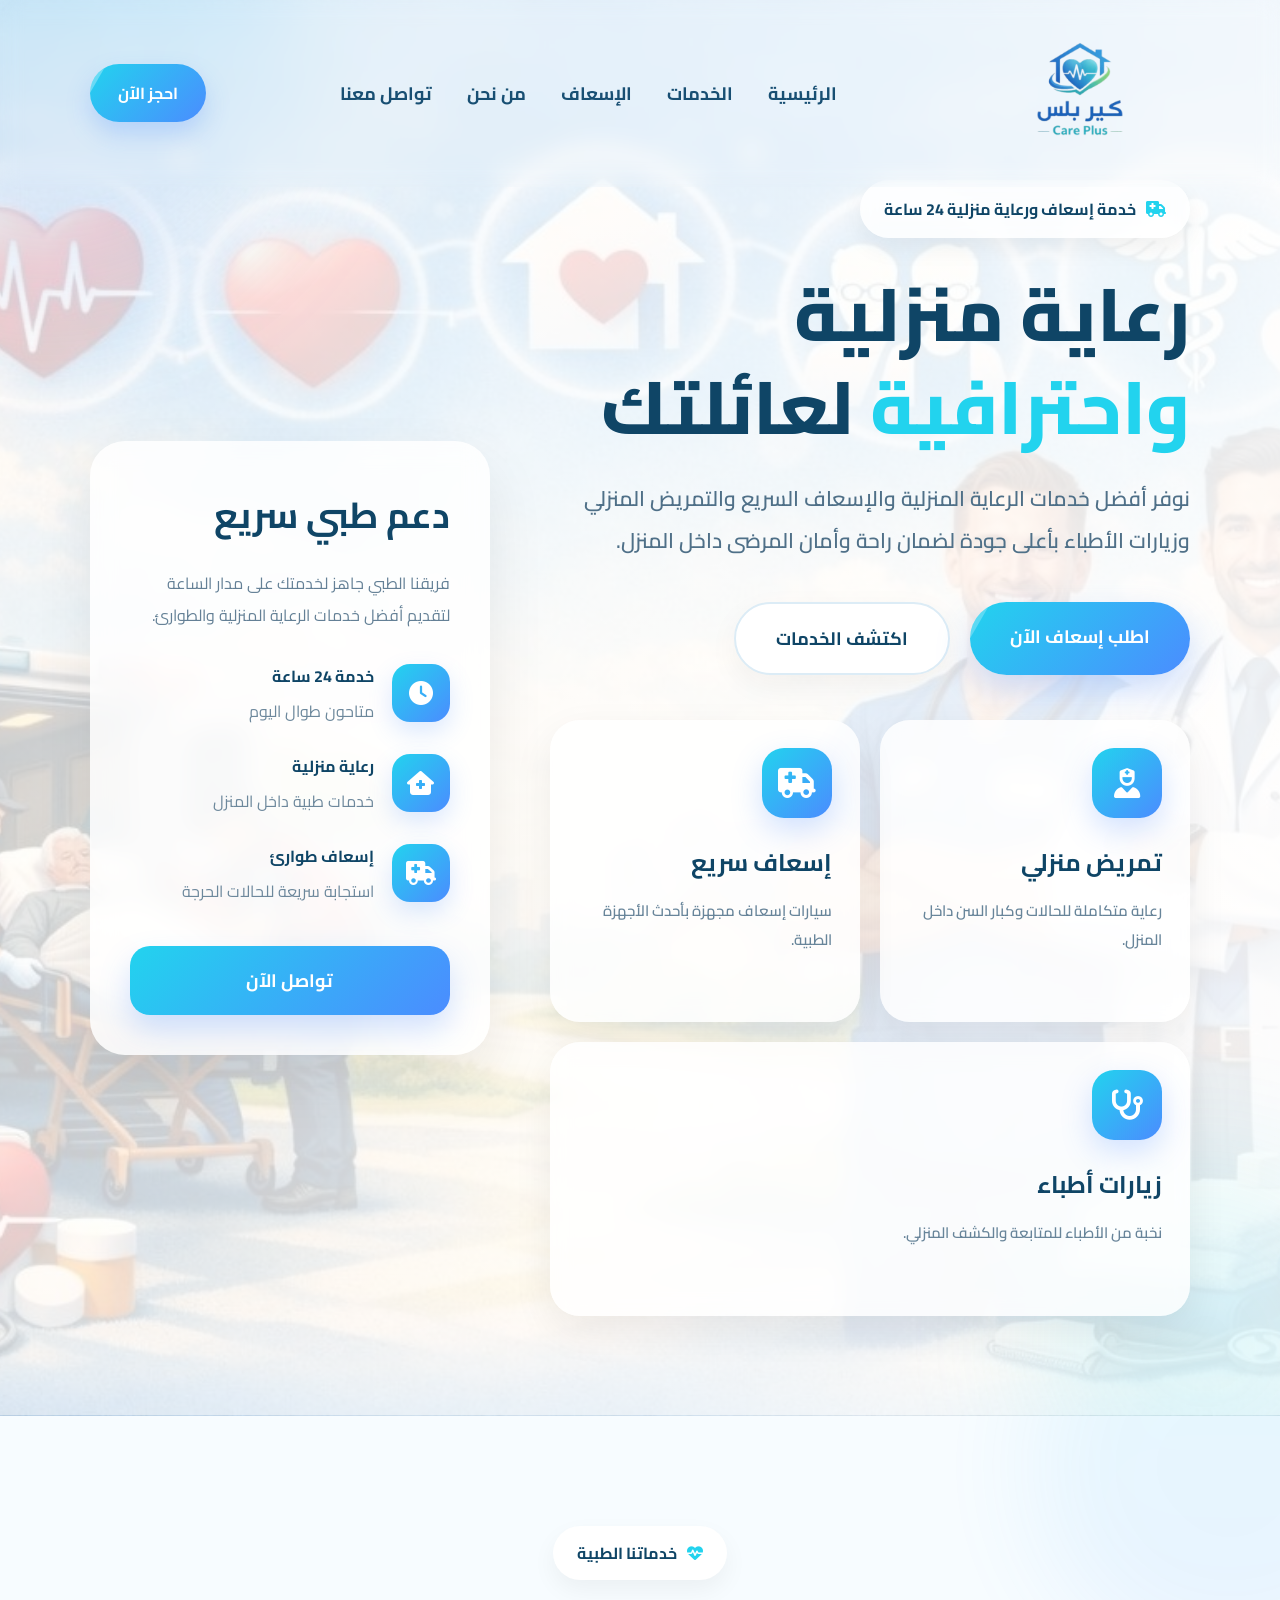
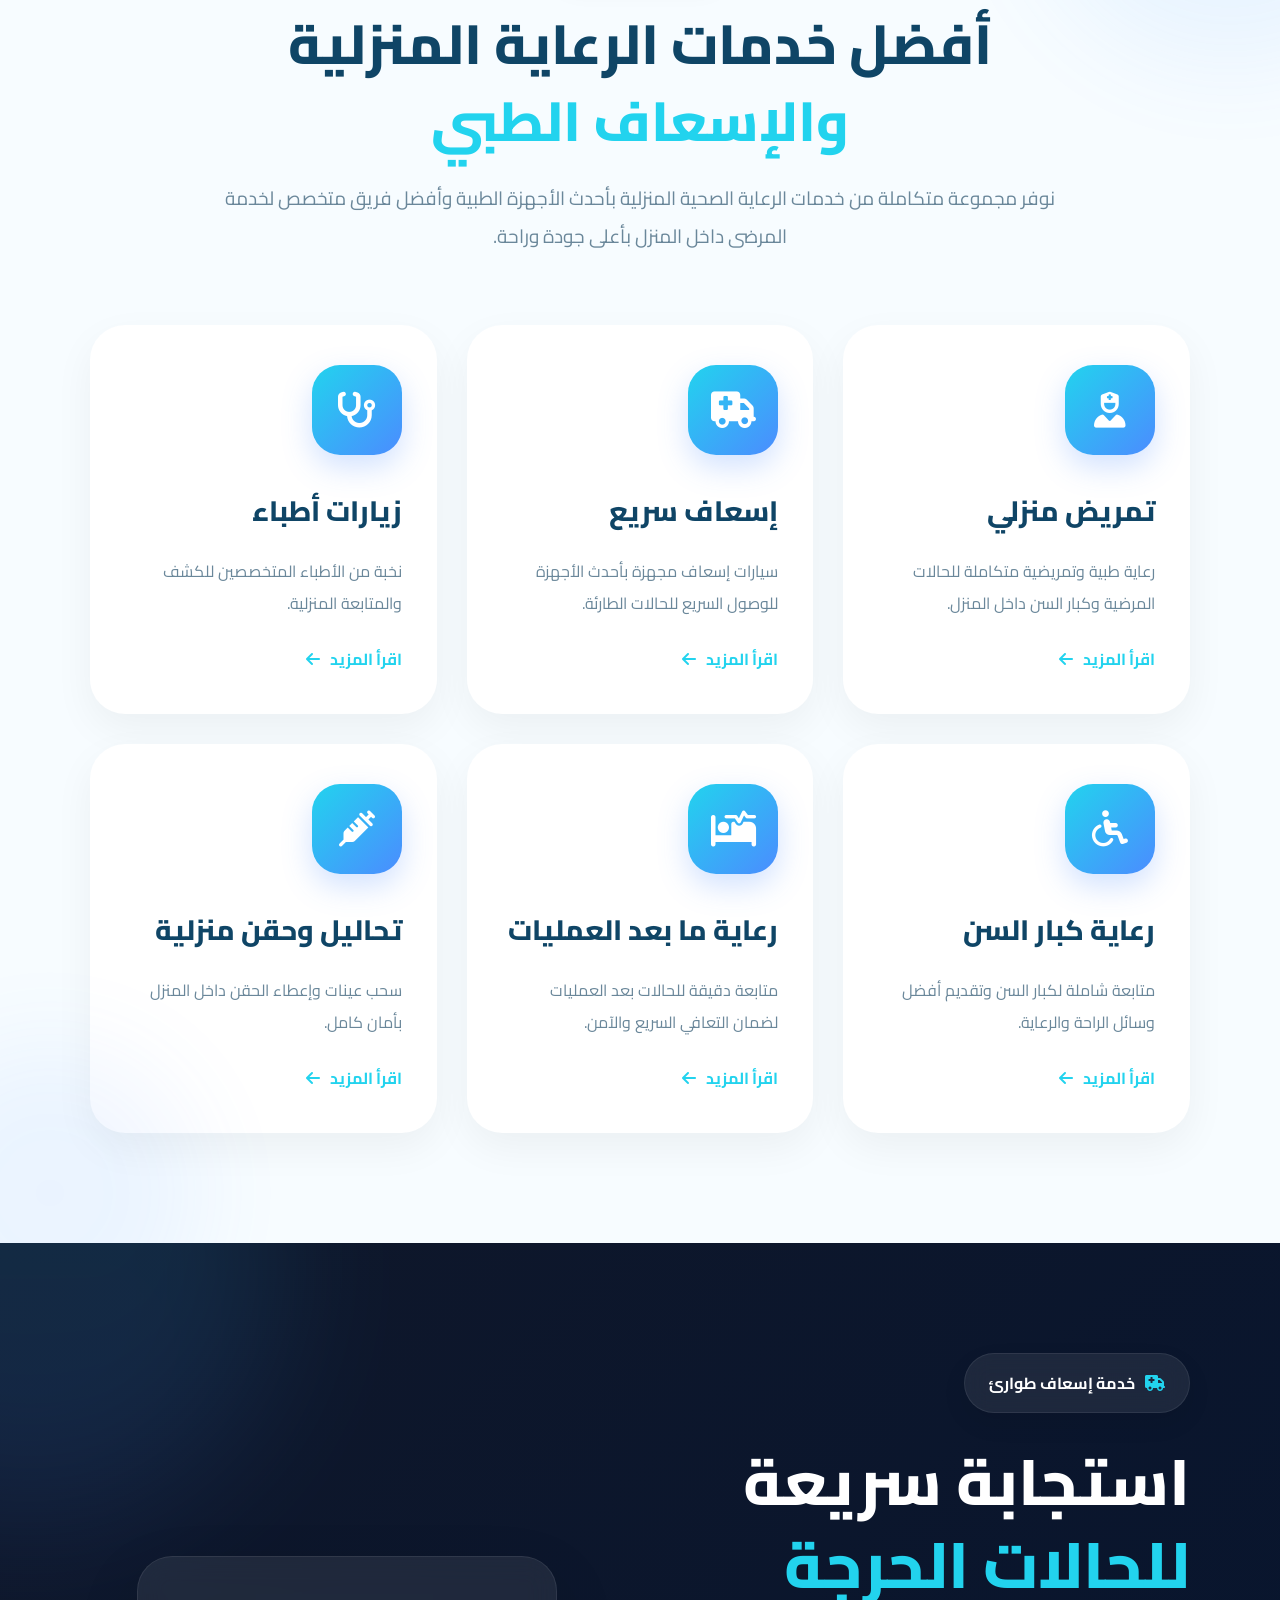
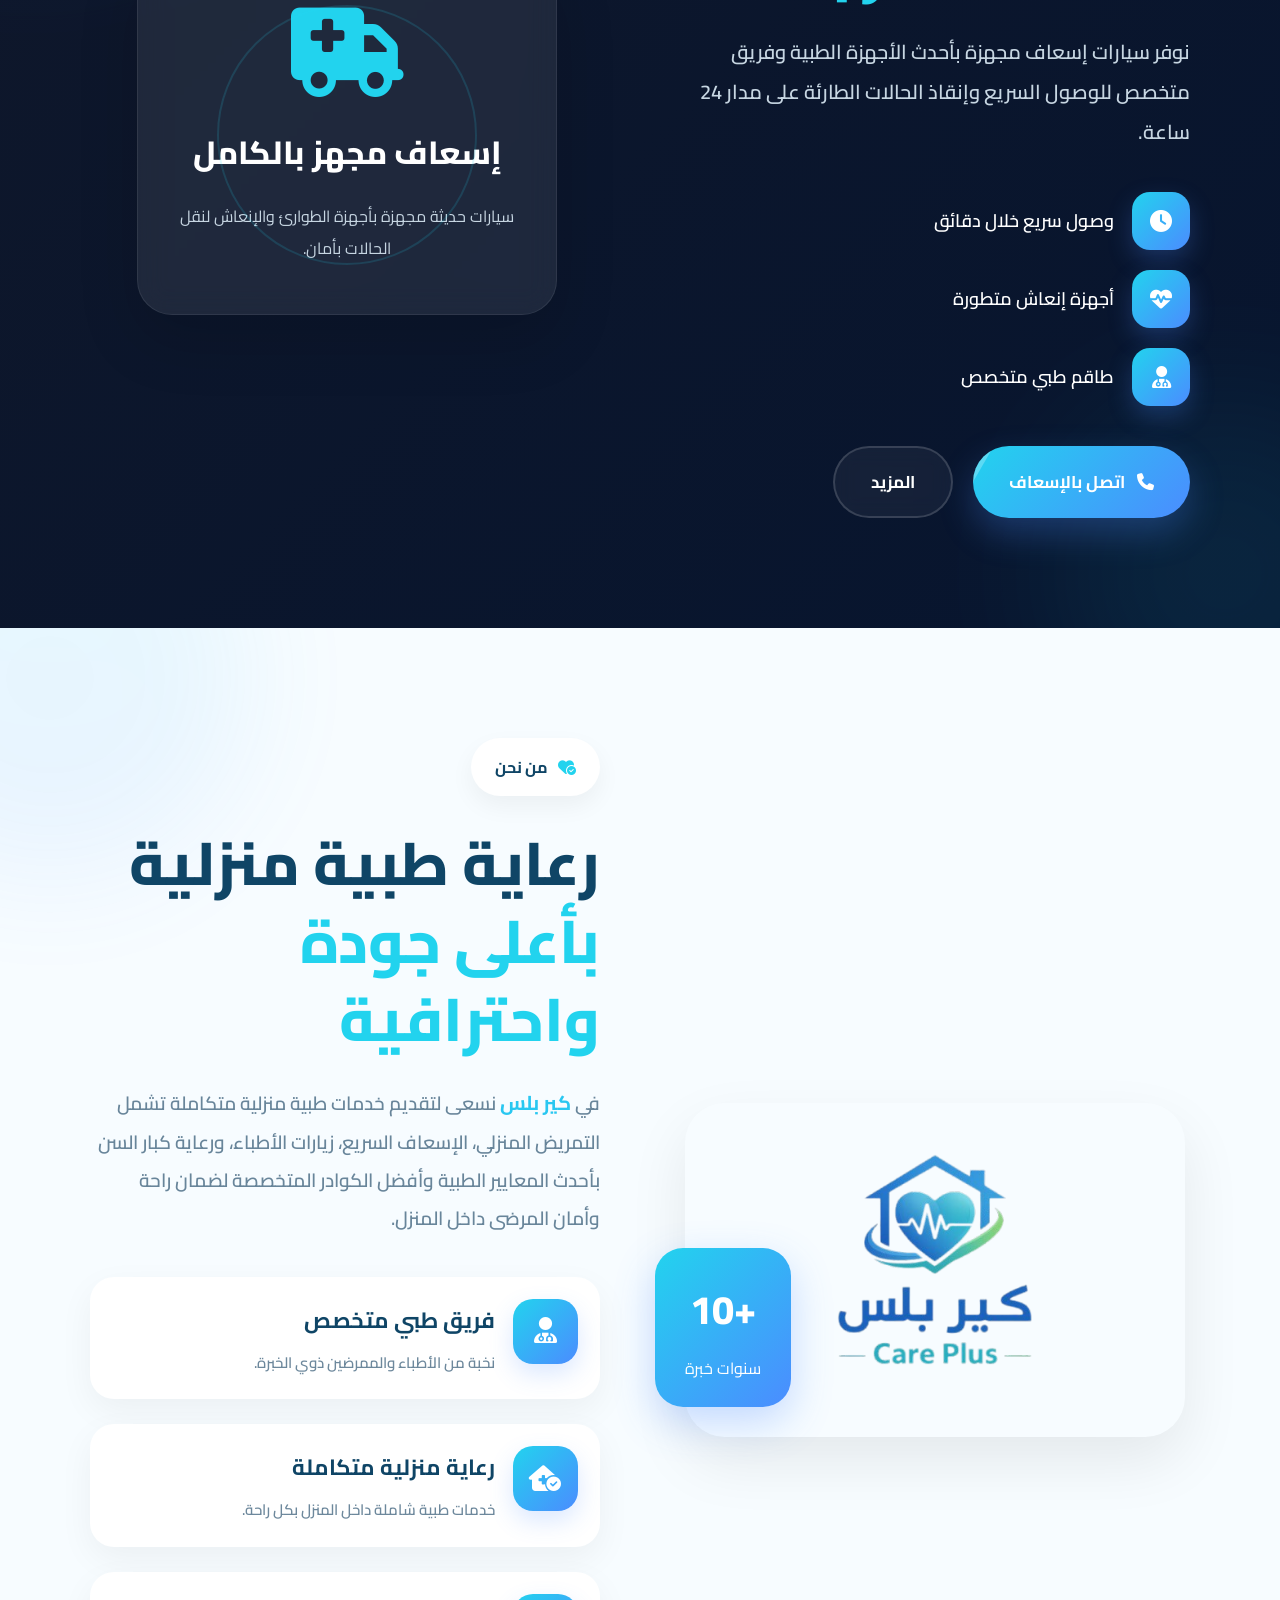
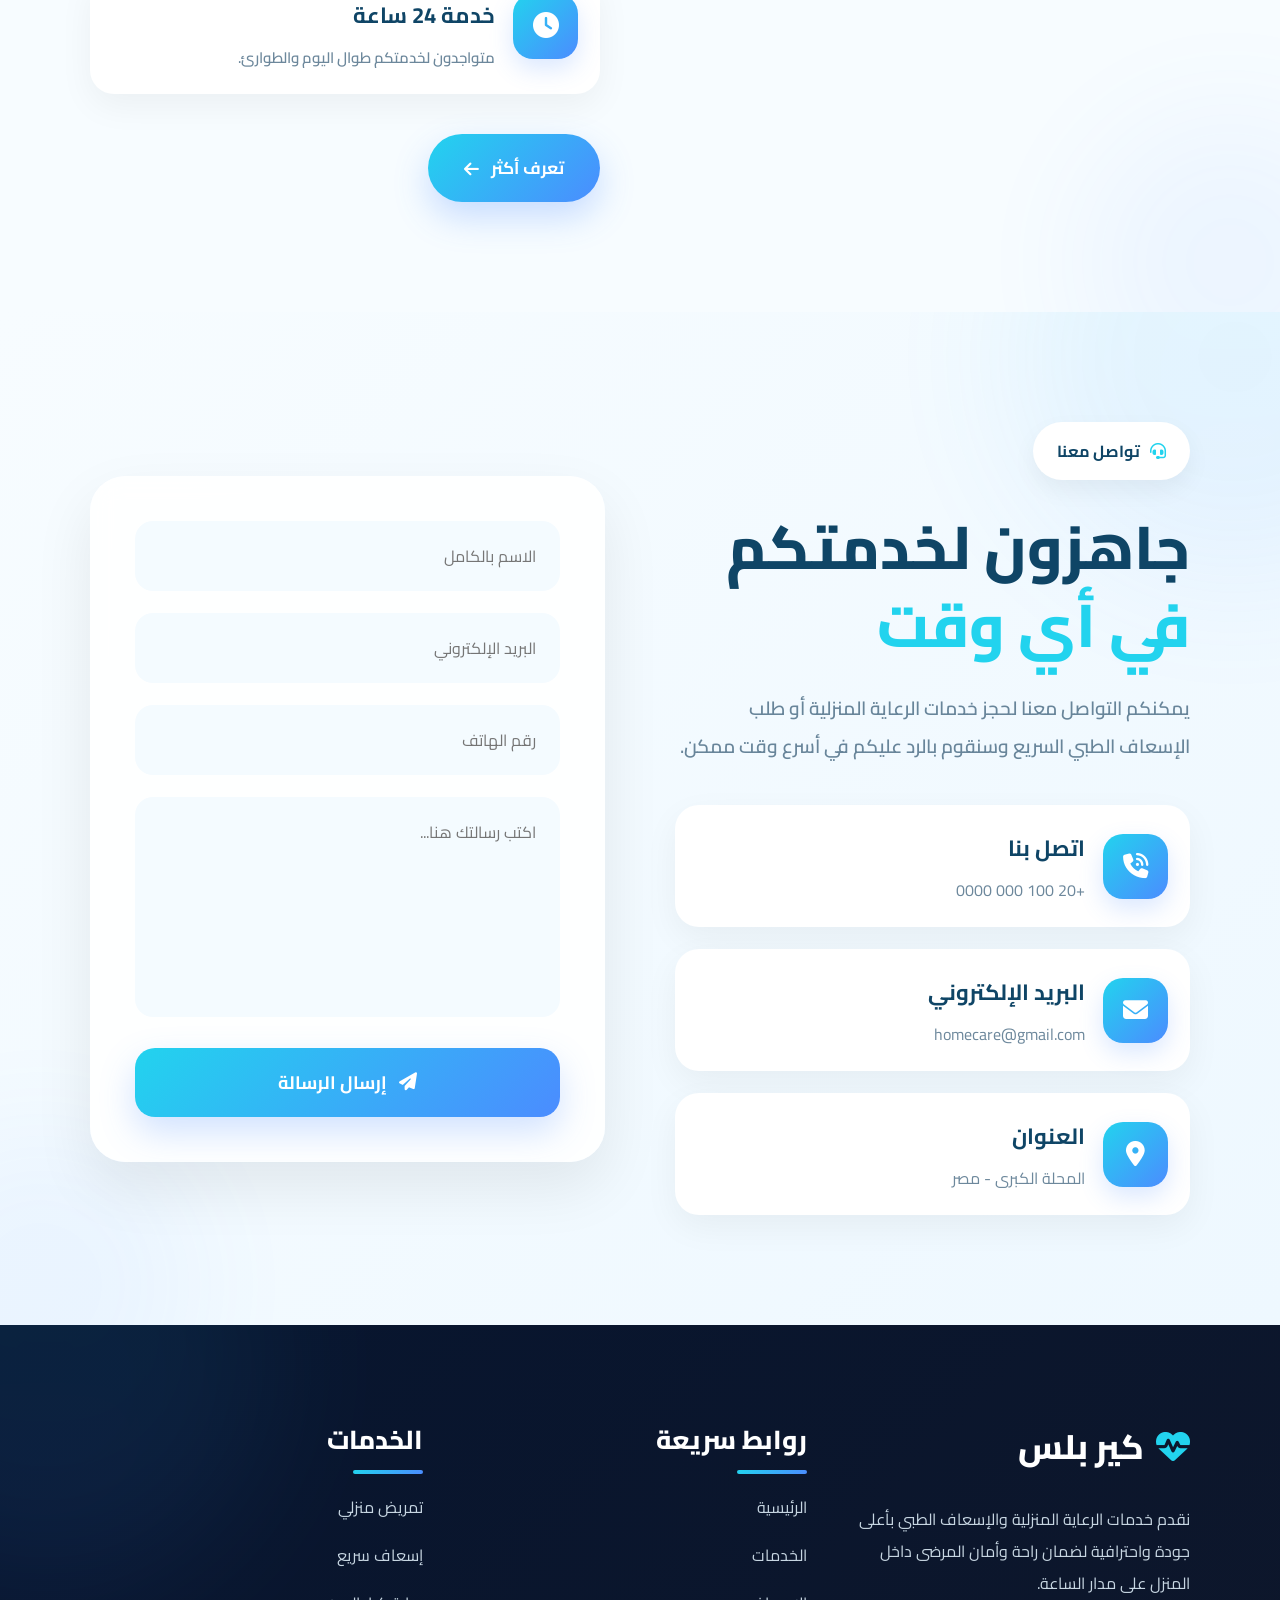
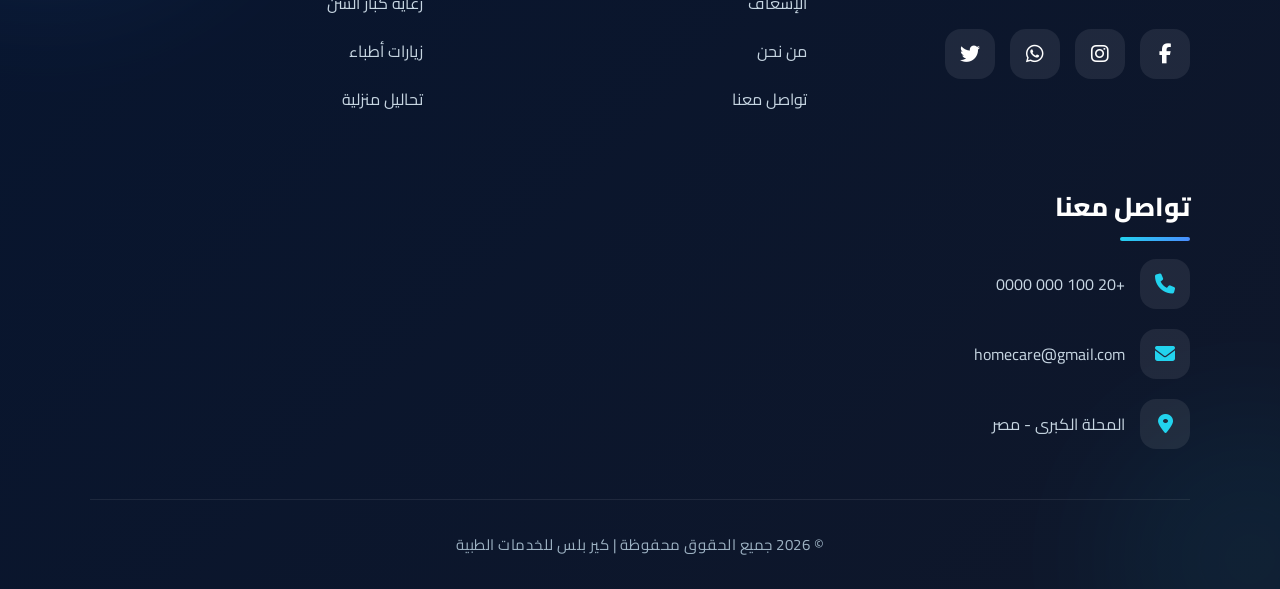
==== index.html @ 68a885fb "Add files via upload" ====
<!doctype html>
<html lang="ar" dir="rtl">
	<head>
		<meta charset="UTF-8" />
		<meta name="viewport" content="width=device-width, initial-scale=1.0" />
		<title>care plus - كير بلس</title>

		<!-- GOOGLE FONT -->
		<link
			href="https://fonts.googleapis.com/css2?family=Cairo:wght@300;400;600;700;800&display=swap"
			rel="stylesheet" />

		<!-- FONT AWESOME -->
		<link
			rel="stylesheet"
			href="https://cdnjs.cloudflare.com/ajax/libs/font-awesome/6.5.1/css/all.min.css" />
		<link rel="stylesheet" href="./style.css" />
	</head>

	<body>
		<!-- ================= HERO ================= -->

		<section class="hero">
			<!-- NAVBAR -->

			<nav>
				<!-- LOGO -->

				<div class="logo">
					<img
						src="./images/photo_٢٠٢٦-٠٤-٢٩_١٧-١٥-٤٨-removebg-preview.png"
						class="care-plus" />
				</div>

				<!-- NAV LINKS -->

				<ul class="nav-links" id="navLinks">
					<li><a href="#main">الرئيسية</a></li>
					<li><a href="#services">الخدمات</a></li>
					<li><a href="#ambulance">الإسعاف</a></li>
					<li><a href="#about">من نحن</a></li>
					<li><a href="#contact">تواصل معنا</a></li>
				</ul>

				<!-- BUTTON -->

				<a href="https://wa.me/201107922778?text=السلام عليكم" class="nav-btn">
					احجز الآن
				</a>

				<!-- MENU BUTTON -->

				<div class="menu-toggle" id="menuToggle">
					<i class="fa-solid fa-bars"></i>
				</div>
			</nav>

			<!-- HERO CONTENT -->

			<div class="hero-content" id="main">
				<!-- LEFT -->

				<div class="left">
					<div class="badge">
						<i class="fa-solid fa-truck-medical"></i>
						خدمة إسعاف ورعاية منزلية 24 ساعة
					</div>

					<h1>
						رعاية منزلية
						<span>واحترافية</span>
						لعائلتك
					</h1>

					<p>
						نوفر أفضل خدمات الرعاية المنزلية والإسعاف السريع والتمريض المنزلي
						وزيارات الأطباء بأعلى جودة لضمان راحة وأمان المرضى داخل المنزل.
					</p>

					<div class="buttons">
						<a
							href="https://wa.me/201107922778?text=السلام عليكم"
							class="btn-primary">
							اطلب إسعاف الآن
						</a>

						<a href="#feature" class="btn-outline"> اكتشف الخدمات </a>
					</div>

					<!-- FEATURES -->

					<div class="features">
						<div class="feature">
							<i class="fa-solid fa-user-nurse"></i>

							<h3>تمريض منزلي</h3>

							<p>رعاية متكاملة للحالات وكبار السن داخل المنزل.</p>
						</div>

						<div class="feature" id="feature">
							<i class="fa-solid fa-truck-medical"></i>

							<h3>إسعاف سريع</h3>

							<p>سيارات إسعاف مجهزة بأحدث الأجهزة الطبية.</p>
						</div>

						<div class="feature">
							<i class="fa-solid fa-stethoscope"></i>

							<h3>زيارات أطباء</h3>

							<p>نخبة من الأطباء للمتابعة والكشف المنزلي.</p>
						</div>
					</div>
				</div>

				<!-- RIGHT -->

				<div class="right">
					<div class="contact-box">
						<h2>دعم طبي سريع</h2>

						<p>
							فريقنا الطبي جاهز لخدمتك على مدار الساعة لتقديم أفضل خدمات الرعاية
							المنزلية والطوارئ.
						</p>

						<div class="info">
							<i class="fa-solid fa-clock"></i>

							<div>
								<h4>خدمة 24 ساعة</h4>
								<span>متاحون طوال اليوم</span>
							</div>
						</div>

						<div class="info">
							<i class="fa-solid fa-house-medical"></i>

							<div>
								<h4>رعاية منزلية</h4>
								<span>خدمات طبية داخل المنزل</span>
							</div>
						</div>

						<div class="info">
							<i class="fa-solid fa-ambulance"></i>

							<div>
								<h4>إسعاف طوارئ</h4>
								<span>استجابة سريعة للحالات الحرجة</span>
							</div>
						</div>

						<a href="https://wa.me/201107922778?text=السلام عليكم"
							><button class="call-btn">تواصل الآن</button></a
						>
					</div>
				</div>
			</div>
		</section>

		<!-- ================= SERVICES SECTION ================= -->

		<section class="services">
			<!-- TOP -->

			<div class="services-top">
				<span class="section-badge">
					<i class="fa-solid fa-heart-pulse"></i>
					خدماتنا الطبية
				</span>

				<h2>
					أفضل خدمات الرعاية المنزلية
					<span>والإسعاف الطبي</span>
				</h2>

				<p>
					نوفر مجموعة متكاملة من خدمات الرعاية الصحية المنزلية بأحدث الأجهزة
					الطبية وأفضل فريق متخصص لخدمة المرضى داخل المنزل بأعلى جودة وراحة.
				</p>
			</div>

			<!-- SERVICES CARDS -->

			<div class="services-container" id="services">
				<!-- CARD 1 -->

				<div class="service-card hidden">
					<div class="service-icon">
						<i class="fa-solid fa-user-nurse"></i>
					</div>

					<h3>تمريض منزلي</h3>

					<p>
						رعاية طبية وتمريضية متكاملة للحالات المرضية وكبار السن داخل المنزل.
					</p>

					<a href="https://wa.me/201107922778?text=السلام عليكم">
						اقرأ المزيد
						<i class="fa-solid fa-arrow-left"></i>
					</a>
				</div>

				<!-- CARD 2 -->

				<div class="service-card hidden">
					<div class="service-icon">
						<i class="fa-solid fa-truck-medical"></i>
					</div>

					<h3>إسعاف سريع</h3>

					<p>سيارات إسعاف مجهزة بأحدث الأجهزة للوصول السريع للحالات الطارئة.</p>

					<a href="https://wa.me/201107922778?text=السلام عليكم">
						اقرأ المزيد
						<i class="fa-solid fa-arrow-left"></i>
					</a>
				</div>

				<!-- CARD 3 -->

				<div class="service-card hidden">
					<div class="service-icon">
						<i class="fa-solid fa-stethoscope"></i>
					</div>

					<h3>زيارات أطباء</h3>

					<p>نخبة من الأطباء المتخصصين للكشف والمتابعة المنزلية.</p>

					<a href="https://wa.me/201107922778?text=السلام عليكم">
						اقرأ المزيد
						<i class="fa-solid fa-arrow-left"></i>
					</a>
				</div>

				<!-- CARD 4 -->

				<div class="service-card hidden">
					<div class="service-icon">
						<i class="fa-solid fa-wheelchair"></i>
					</div>

					<h3>رعاية كبار السن</h3>

					<p>متابعة شاملة لكبار السن وتقديم أفضل وسائل الراحة والرعاية.</p>

					<a href="https://wa.me/201107922778?text=السلام عليكم">
						اقرأ المزيد
						<i class="fa-solid fa-arrow-left"></i>
					</a>
				</div>

				<!-- CARD 5 -->

				<div class="service-card hidden">
					<div class="service-icon">
						<i class="fa-solid fa-bed-pulse"></i>
					</div>

					<h3>رعاية ما بعد العمليات</h3>

					<p>متابعة دقيقة للحالات بعد العمليات لضمان التعافي السريع والآمن.</p>

					<a href="https://wa.me/201107922778?text=السلام عليكم">
						اقرأ المزيد
						<i class="fa-solid fa-arrow-left"></i>
					</a>
				</div>

				<!-- CARD 6 -->

				<div class="service-card hidden">
					<div class="service-icon">
						<i class="fa-solid fa-syringe"></i>
					</div>

					<h3>تحاليل وحقن منزلية</h3>

					<p>سحب عينات وإعطاء الحقن داخل المنزل بأمان كامل.</p>

					<a href="https://wa.me/201107922778?text=السلام عليكم">
						اقرأ المزيد
						<i class="fa-solid fa-arrow-left"></i>
					</a>
				</div>
			</div>
		</section>

		<!-- ================= AMBULANCE SECTION ================= -->

		<section class="ambulance">
			<div class="ambulance-container">
				<!-- LEFT CONTENT -->

				<div class="ambulance-left hidden" id="ambulance">
					<span class="ambulance-badge">
						<i class="fa-solid fa-ambulance"></i>
						خدمة إسعاف طوارئ
					</span>

					<h2>
						استجابة سريعة
						<span>للحالات الحرجة</span>
					</h2>

					<p>
						نوفر سيارات إسعاف مجهزة بأحدث الأجهزة الطبية وفريق متخصص للوصول
						السريع وإنقاذ الحالات الطارئة على مدار 24 ساعة.
					</p>

					<div class="ambulance-features">
						<div class="ambulance-feature">
							<i class="fa-solid fa-clock"></i>
							<span>وصول سريع خلال دقائق</span>
						</div>

						<div class="ambulance-feature">
							<i class="fa-solid fa-heart-pulse"></i>
							<span>أجهزة إنعاش متطورة</span>
						</div>

						<div class="ambulance-feature">
							<i class="fa-solid fa-user-doctor"></i>
							<span>طاقم طبي متخصص</span>
						</div>
					</div>

					<div class="ambulance-buttons">
						<a href="tel:+201107922778" class="call-now">
							<i class="fa-solid fa-phone"></i>
							اتصل بالإسعاف
						</a>

						<a
							href="https://wa.me/201107922778?text=السلام عليكم"
							class="learn-more">
							المزيد
						</a>
					</div>
				</div>

				<!-- RIGHT IMAGE -->

				<div class="ambulance-right hidden">
					<div class="ambulance-card">
						<i class="fa-solid fa-truck-medical"></i>

						<h3>إسعاف مجهز بالكامل</h3>

						<p>
							سيارات حديثة مجهزة بأجهزة الطوارئ والإنعاش لنقل الحالات بأمان.
						</p>

						<div class="pulse-circle"></div>
					</div>
				</div>
			</div>
		</section>

		<!-- ================= ABOUT SECTION ================= -->

		<section class="about">
			<div class="about-container">
				<!-- IMAGE SIDE -->

				<div class="about-image hidden" id="about">
					<div class="about-img-box">
						<img
							src="./images/photo_٢٠٢٦-٠٤-٢٩_١٧-١٥-٤٨-removebg-preview.png"
							alt="فريق هوم كير" />

						<div class="experience-box">
							<h3>+10</h3>
							<p>سنوات خبرة</p>
						</div>
					</div>
				</div>

				<!-- CONTENT SIDE -->

				<div class="about-content hidden">
					<span class="about-badge">
						<i class="fa-solid fa-heart-circle-check"></i>
						من نحن
					</span>

					<h2>
						رعاية طبية منزلية
						<span>بأعلى جودة واحترافية</span>
					</h2>

					<p>
						في <b style="color: #29c7f1; font-size: 20px">كير بلس</b> نسعى
						لتقديم خدمات طبية منزلية متكاملة تشمل التمريض المنزلي، الإسعاف
						السريع، زيارات الأطباء، ورعاية كبار السن بأحدث المعايير الطبية وأفضل
						الكوادر المتخصصة لضمان راحة وأمان المرضى داخل المنزل.
					</p>

					<div class="about-features">
						<div class="about-feature">
							<i class="fa-solid fa-user-doctor"></i>

							<div>
								<h4>فريق طبي متخصص</h4>
								<p>نخبة من الأطباء والممرضين ذوي الخبرة.</p>
							</div>
						</div>

						<div class="about-feature">
							<i class="fa-solid fa-house-medical-circle-check"></i>

							<div>
								<h4>رعاية منزلية متكاملة</h4>
								<p>خدمات طبية شاملة داخل المنزل بكل راحة.</p>
							</div>
						</div>

						<div class="about-feature">
							<i class="fa-solid fa-clock"></i>

							<div>
								<h4>خدمة 24 ساعة</h4>
								<p>متواجدون لخدمتكم طوال اليوم والطوارئ.</p>
							</div>
						</div>
					</div>

					<a href="#" class="about-btn">
						تعرف أكثر
						<i class="fa-solid fa-arrow-left"></i>
					</a>
				</div>
			</div>
		</section>

		<!-- ================= CONTACT SECTION ================= -->

		<section class="contact">
			<div class="contact-container">
				<!-- LEFT INFO -->

				<div class="contact-info hidden" id="contact">
					<span class="contact-badge">
						<i class="fa-solid fa-headset"></i>
						تواصل معنا
					</span>

					<h2>
						جاهزون لخدمتكم
						<span>في أي وقت</span>
					</h2>

					<p>
						يمكنكم التواصل معنا لحجز خدمات الرعاية المنزلية أو طلب الإسعاف الطبي
						السريع وسنقوم بالرد عليكم في أسرع وقت ممكن.
					</p>

					<div class="contact-details">
						<div class="contact-item">
							<i class="fa-solid fa-phone-volume"></i>

							<div>
								<h4>اتصل بنا</h4>
								<span>+20 100 000 0000</span>
							</div>
						</div>

						<div class="contact-item">
							<i class="fa-solid fa-envelope"></i>

							<div>
								<h4>البريد الإلكتروني</h4>
								<span>homecare@gmail.com</span>
							</div>
						</div>

						<div class="contact-item">
							<i class="fa-solid fa-location-dot"></i>

							<div>
								<h4>العنوان</h4>
								<span>المحلة الكبرى - مصر</span>
							</div>
						</div>
					</div>
				</div>

				<!-- RIGHT FORM -->
				<div class="contact-form-box hidden">
					<form class="contact-form" id="contactForm">
						<div class="input-box">
							<input
								type="text"
								id="name"
								placeholder="الاسم بالكامل"
								required />
						</div>

						<div class="input-box">
							<input
								type="email"
								id="email"
								placeholder="البريد الإلكتروني"
								required />
						</div>

						<div class="input-box">
							<input type="text" id="phone" placeholder="رقم الهاتف" required />
						</div>

						<div class="input-box">
							<textarea
								id="message"
								rows="6"
								placeholder="اكتب رسالتك هنا..."
								required></textarea>
						</div>

						<button type="submit" class="contact-btn">
							<i class="fa-solid fa-paper-plane"></i>
							إرسال الرسالة
						</button>
					</form>
				</div>
			</div>
		</section>

		<!-- ================= FOOTER ================= -->

		<footer class="footer">
			<div class="footer-container">
				<!-- ABOUT -->

				<div class="footer-col hidden">
					<div class="footer-logo">
						<i class="fa-solid fa-heart-pulse"></i>
						كير بلس
					</div>

					<p>
						نقدم خدمات الرعاية المنزلية والإسعاف الطبي بأعلى جودة واحترافية
						لضمان راحة وأمان المرضى داخل المنزل على مدار الساعة.
					</p>

					<div class="footer-socials">
						<a href="#"><i class="fa-brands fa-facebook-f"></i></a>

						<a href="#"><i class="fa-brands fa-instagram"></i></a>

						<a href="#"><i class="fa-brands fa-whatsapp"></i></a>

						<a href="#"><i class="fa-brands fa-twitter"></i></a>
					</div>
				</div>

				<!-- LINKS -->

				<div class="footer-col hidden">
					<h3>روابط سريعة</h3>

					<ul>
						<li><a href="#">الرئيسية</a></li>

						<li><a href="#">الخدمات</a></li>

						<li><a href="#">الإسعاف</a></li>

						<li><a href="#">من نحن</a></li>

						<li><a href="#">تواصل معنا</a></li>
					</ul>
				</div>

				<!-- SERVICES -->

				<div class="footer-col hidden">
					<h3>الخدمات</h3>

					<ul>
						<li><a href="#">تمريض منزلي</a></li>

						<li><a href="#">إسعاف سريع</a></li>

						<li><a href="#">رعاية كبار السن</a></li>

						<li><a href="#">زيارات أطباء</a></li>

						<li><a href="#">تحاليل منزلية</a></li>
					</ul>
				</div>

				<!-- CONTACT -->

				<div class="footer-col hidden">
					<h3>تواصل معنا</h3>

					<div class="footer-contact">
						<div>
							<i class="fa-solid fa-phone"></i>
							<span>+20 100 000 0000</span>
						</div>

						<div>
							<i class="fa-solid fa-envelope"></i>
							<span>homecare@gmail.com</span>
						</div>

						<div>
							<i class="fa-solid fa-location-dot"></i>
							<span>المحلة الكبرى - مصر</span>
						</div>
					</div>
				</div>
			</div>

			<!-- BOTTOM -->

			<div class="footer-bottom">
				<p>© 2026 جميع الحقوق محفوظة | كير بلس للخدمات الطبية</p>
			</div>
		</footer>

		<!-- ================= JS ================= -->

		<script src="./script.js"></script>
	</body>
</html>
---- style.css ----
/* =========================================================
                        GLOBAL
========================================================= */

* {
	margin: 0;
	padding: 0;
	box-sizing: border-box;
	font-family: "Cairo", sans-serif;
}

html {
	scroll-behavior: smooth;
}

body {
	overflow-x: hidden;
	background: #f4fbff;
}

/* FIX OVERFLOW */

img {
	max-width: 100%;
	display: block;
}

section,
div,
nav {
	max-width: 100%;
}

/* =========================================================
                        SCROLLBAR
========================================================= */

::-webkit-scrollbar {
	width: 10px;
}

::-webkit-scrollbar-track {
	background: #eaf7ff;
}

::-webkit-scrollbar-thumb {
	background: linear-gradient(#22d3ee, #4b8cff);
	border-radius: 30px;
}

/* =========================================================
                        ANIMATIONS
========================================================= */

@keyframes floating {
	0% {
		transform: translateY(0px);
	}

	50% {
		transform: translateY(-15px);
	}

	100% {
		transform: translateY(0px);
	}
}

@keyframes pulseMove {
	0% {
		transform: scale(1) translate(0, 0);
	}

	50% {
		transform: scale(1.15) translate(30px, -20px);
	}

	100% {
		transform: scale(1) translate(0, 0);
	}
}

@keyframes fadeRight {
	from {
		opacity: 0;
		transform: translateX(-80px);
	}

	to {
		opacity: 1;
		transform: translateX(0);
	}
}

@keyframes fadeLeft {
	from {
		opacity: 0;
		transform: translateX(80px);
	}

	to {
		opacity: 1;
		transform: translateX(0);
	}
}

@keyframes glowText {
	0% {
		text-shadow: 0 0 0px #22d3ee;
	}

	50% {
		text-shadow: 0 0 15px #22d3ee;
	}

	100% {
		text-shadow: 0 0 0px #22d3ee;
	}
}

@keyframes badgePulse {
	0% {
		transform: scale(1);
	}

	50% {
		transform: scale(1.03);
	}

	100% {
		transform: scale(1);
	}
}

@keyframes navSlide {
	from {
		transform: translateY(-100%);
		opacity: 0;
	}

	to {
		transform: translateY(0);
		opacity: 1;
	}
}

/* =========================================================
                        HERO
========================================================= */

.hero {
	width: 100%;
	min-height: 100vh;

	background:
		linear-gradient(
			to left,
			rgba(255, 255, 255, 0.92),
			rgba(255, 255, 255, 0.78)
		),
		url("./images/photo_٢٠٢٦-٠٤-٢٩_١٦-٢٨-٣٩.jpg");

	background-size: cover;
	background-position: center;

	position: relative;
	overflow: hidden;
}

/* GLOW EFFECTS */

.hero::before {
	content: "";
	position: absolute;
	width: 500px;
	height: 500px;
	border-radius: 50%;
	background: linear-gradient(#22d3ee, #4b8cff);
	top: -200px;
	left: -200px;
	opacity: 0.15;
	filter: blur(70px);
	animation: pulseMove 8s linear infinite;
}

.hero::after {
	content: "";
	position: absolute;
	width: 350px;
	height: 350px;
	border-radius: 50%;
	background: #22d3ee;
	right: -100px;
	bottom: -100px;
	opacity: 0.12;
	filter: blur(70px);
	animation: pulseMove 6s linear infinite alternate;
}

/* =========================================================
                        NAVBAR
========================================================= */

nav {
	width: 100%;
	padding: 20px 7%;

	display: flex;
	align-items: center;
	justify-content: space-between;

	position: absolute;
	top: 0;
	left: 0;

	z-index: 1000;

	background: transparent;

	backdrop-filter: blur(10px);

	transition: 0.4s ease;
}

nav.active {
	position: fixed;
	background: rgba(255, 255, 255, 0.9);
	backdrop-filter: blur(14px);
	padding: 14px 7%;
	box-shadow: 0 10px 30px rgba(0, 0, 0, 0.08);

	animation: navSlide 0.5s ease;
}

/* LOGO */

.logo {
	display: flex;
	align-items: center;
	gap: 10px;

	font-size: 30px;
	font-weight: 800;

	color: #0f4566;

	z-index: 1001;
}

.logo .care-plus {
	width: clamp(140px, 18vw, 220px);
	height: auto;

	transition: 0.4s ease;
}

nav.active .care-plus {
	transform: scale(0.92);
}

/* NAV LINKS */

.nav-links {
	list-style: none;

	display: flex;
	align-items: center;
	gap: 35px;
}

.nav-links li a {
	text-decoration: none;
	color: #184f73;

	font-size: 18px;
	font-weight: 700;

	position: relative;

	transition: 0.35s ease;
}

.nav-links li a::after {
	content: "";

	position: absolute;
	left: 0;
	bottom: -8px;

	width: 0%;
	height: 3px;

	border-radius: 30px;

	background: linear-gradient(90deg, #06b6d4, #22d3ee, #38bdf8);

	transition: 0.4s;
}

.nav-links li a:hover::after {
	width: 100%;
}

.nav-links li a:hover {
	color: #06b6d4;
	text-shadow: 0 0 12px rgba(34, 211, 238, 0.4);
}

/* NAV BUTTON */

.nav-btn {
	padding: 14px 28px;
	border-radius: 50px;

	background: linear-gradient(135deg, #22d3ee, #4b8cff);

	color: #fff;
	text-decoration: none;
	font-weight: 700;

	box-shadow: 0 12px 25px rgba(75, 140, 255, 0.25);

	position: relative;
	overflow: hidden;

	transition: 0.3s;
}

.nav-btn:hover {
	transform: translateY(-4px);
}

.nav-btn::before {
	content: "";

	position: absolute;
	top: 0;
	left: -100%;

	width: 100%;
	height: 100%;

	background: rgba(255, 255, 255, 0.3);

	transform: skewX(-30deg);

	transition: 0.7s;
}

.nav-btn:hover::before {
	left: 120%;
}

/* MENU */

.menu-toggle {
	display: none;

	width: 50px;
	height: 50px;

	border-radius: 15px;

	background: linear-gradient(135deg, #22d3ee, #4b8cff);

	color: #fff;

	font-size: 22px;

	cursor: pointer;

	align-items: center;
	justify-content: center;

	box-shadow: 0 10px 25px rgba(75, 140, 255, 0.25);
}

/* =========================================================
                        HERO CONTENT
========================================================= */

.hero-content {
	width: 100%;

	padding: 180px 7% 100px;

	display: flex;
	align-items: center;
	justify-content: space-between;

	gap: 60px;

	position: relative;
	z-index: 2;
}

/* LEFT */

.left {
	flex: 1;

	animation: fadeRight 1.2s ease;
}

.badge {
	display: inline-flex;
	align-items: center;
	gap: 10px;

	padding: 14px 24px;

	border-radius: 50px;

	background: rgba(255, 255, 255, 0.8);

	backdrop-filter: blur(8px);

	color: #0f4566;
	font-weight: 700;

	margin-bottom: 30px;

	box-shadow: 0 10px 25px rgba(0, 0, 0, 0.06);

	animation: badgePulse 3s infinite;
}

.badge i {
	color: #22d3ee;
}

.left h1 {
	font-size: clamp(34px, 6vw, 74px);
	line-height: 1.25;

	color: #0f4566;

	margin-bottom: 25px;

	font-weight: 800;
}

.left h1 span {
	color: #22d3ee;

	display: inline-block;

	animation: glowText 2s ease infinite;
}

.left p {
	font-size: clamp(15px, 2vw, 21px);

	line-height: 2;

	color: #4f7088;

	max-width: 700px;

	margin-bottom: 40px;

	font-weight: 600;
}

/* BUTTONS */

.buttons {
	display: flex;
	flex-wrap: wrap;
	gap: 20px;

	margin-bottom: 45px;
}

.btn-primary,
.btn-outline {
	padding: 18px 40px;

	border-radius: 50px;

	text-decoration: none;

	font-size: 18px;
	font-weight: 700;

	transition: 0.3s;
}

.btn-primary {
	background: linear-gradient(135deg, #22d3ee, #4b8cff);
	color: #fff;

	box-shadow: 0 15px 35px rgba(75, 140, 255, 0.28);

	position: relative;
	overflow: hidden;
}

.btn-primary:hover {
	transform: translateY(-5px);
}

.btn-primary::before {
	content: "";

	position: absolute;
	top: 0;
	left: -100%;

	width: 100%;
	height: 100%;

	background: rgba(255, 255, 255, 0.25);

	transform: skewX(-30deg);

	transition: 0.7s;
}

.btn-primary:hover::before {
	left: 120%;
}

.btn-outline {
	background: #fff;

	border: 2px solid #dcecf6;

	color: #0f4566;

	box-shadow: 0 10px 30px rgba(0, 0, 0, 0.05);
}

.btn-outline:hover {
	background: #22d3ee;
	color: #fff;
	border-color: #22d3ee;
}

/* FEATURES */

.features {
	display: flex;
	flex-wrap: wrap;
	gap: 20px;
}

.feature {
	flex: 1 1 220px;
	min-width: 250px;

	background: rgba(255, 255, 255, 0.82);

	backdrop-filter: blur(10px);

	border-radius: 30px;

	padding: 28px;

	box-shadow: 0 15px 40px rgba(0, 0, 0, 0.07);

	transition: 0.4s;
}

.feature:hover {
	transform: translateY(-12px) scale(1.03);

	box-shadow: 0 25px 60px rgba(75, 140, 255, 0.18);
}

.feature i {
	width: 70px;
	height: 70px;

	border-radius: 22px;

	background: linear-gradient(135deg, #22d3ee, #4b8cff);

	color: #fff;

	display: flex;
	align-items: center;
	justify-content: center;

	font-size: 30px;

	margin-bottom: 22px;

	box-shadow: 0 12px 30px rgba(75, 140, 255, 0.25);

	transition: 0.4s;
}

.feature:hover i {
	transform: rotate(-8deg) scale(1.1);
}

.feature h3 {
	font-size: 24px;
	color: #0f4566;
	margin-bottom: 12px;
}

.feature p {
	font-size: 15px;
	line-height: 1.9;
	color: #68859a;
}

/* RIGHT */

.right {
	width: min(100%, 400px);

	animation: fadeLeft 1.2s ease;
}

.contact-box {
	background: rgba(255, 255, 255, 0.82);

	backdrop-filter: blur(12px);

	border-radius: 35px;

	padding: 40px;

	box-shadow: 0 25px 60px rgba(0, 0, 0, 0.08);

	animation: floating 5s ease-in-out infinite;
}

.contact-box h2 {
	font-size: 36px;
	color: #0f4566;
	margin-bottom: 18px;
}

.contact-box p {
	color: #648096;
	line-height: 2;
	margin-bottom: 30px;
}

.info {
	display: flex;
	align-items: center;
	gap: 18px;

	margin-bottom: 25px;
}

.info i {
	width: 58px;
	height: 58px;

	border-radius: 18px;

	background: linear-gradient(135deg, #22d3ee, #4b8cff);

	color: #fff;

	display: flex;
	align-items: center;
	justify-content: center;

	font-size: 24px;

	box-shadow: 0 10px 25px rgba(75, 140, 255, 0.2);

	transition: 0.4s;
}

.info:hover i {
	transform: rotate(-8deg) scale(1.1);
}

.info h4 {
	color: #0f4566;
	margin-bottom: 5px;
}

.info span {
	color: #6d889c;
}

/* CALL BUTTON */

.call-btn {
	width: 100%;

	padding: 18px;

	border: none;
	border-radius: 20px;

	background: linear-gradient(135deg, #22d3ee, #4b8cff);

	color: #fff;

	font-size: 18px;
	font-weight: 700;

	cursor: pointer;

	margin-top: 15px;

	box-shadow: 0 15px 30px rgba(75, 140, 255, 0.25);

	position: relative;
	overflow: hidden;

	transition: 0.3s;
}

.call-btn:hover {
	transform: translateY(-4px);
}

/* =========================================================
                        SERVICES
========================================================= */

.services {
	width: 100%;

	padding: 110px 7%;

	background: #f7fcff;

	position: relative;
	overflow: hidden;
}

.services::before {
	content: "";

	position: absolute;

	width: 400px;
	height: 400px;

	border-radius: 50%;

	background: linear-gradient(#22d3ee, #4b8cff);

	opacity: 0.08;

	top: -150px;
	right: -150px;

	filter: blur(50px);
}

.services::after {
	content: "";

	position: absolute;

	width: 300px;
	height: 300px;

	border-radius: 50%;

	background: #4b8cff;

	opacity: 0.07;

	bottom: -100px;
	left: -100px;

	filter: blur(50px);
}

/* TOP */

.services-top {
	text-align: center;

	max-width: 850px;

	margin: auto auto 70px;
}

.section-badge {
	display: inline-flex;
	align-items: center;
	gap: 10px;

	padding: 12px 24px;

	border-radius: 50px;

	background: #fff;

	color: #0f4566;
	font-weight: 700;

	box-shadow: 0 10px 25px rgba(0, 0, 0, 0.05);

	margin-bottom: 25px;
}

.section-badge i {
	color: #22d3ee;
}

.services-top h2 {
	font-size: clamp(32px, 5vw, 55px);

	line-height: 1.4;

	color: #0f4566;

	margin-bottom: 20px;

	font-weight: 800;
}

.services-top h2 span {
	color: #22d3ee;
}

.services-top p {
	font-size: clamp(15px, 2vw, 19px);

	line-height: 2;

	color: #6a879a;
}

/* GRID */

.services-container {
	display: grid;

	grid-template-columns: repeat(auto-fit, minmax(300px, 1fr));

	gap: 30px;
}

/* CARD */

.service-card {
	background: #fff;

	border-radius: 35px;

	padding: 40px 35px;

	box-shadow: 0 15px 40px rgba(0, 0, 0, 0.05);

	position: relative;
	overflow: hidden;

	transition: 0.4s;
}

.service-card::before {
	content: "";

	position: absolute;
	top: 0;
	right: 0;

	width: 100%;
	height: 0%;

	background: linear-gradient(135deg, #22d3ee, #4b8cff);

	z-index: 0;

	transition: 0.5s;
}

.service-card:hover::before {
	height: 100%;
}

.service-card * {
	position: relative;
	z-index: 2;
}

.service-card:hover {
	transform: translateY(-12px);
}

.service-icon {
	width: 90px;
	height: 90px;

	border-radius: 28px;

	background: linear-gradient(135deg, #22d3ee, #4b8cff);

	color: #fff;

	display: flex;
	align-items: center;
	justify-content: center;

	font-size: 36px;

	margin-bottom: 30px;

	box-shadow: 0 12px 30px rgba(75, 140, 255, 0.25);

	transition: 0.4s;
}

.service-card:hover .service-icon {
	transform: rotate(-8deg) scale(1.08);
}

.service-card h3 {
	font-size: 28px;
	font-weight: 800;

	color: #0f4566;

	margin-bottom: 18px;

	transition: 0.4s;
}

.service-card p {
	font-size: 16px;
	line-height: 2;

	color: #6a879a;

	margin-bottom: 25px;

	transition: 0.4s;
}

.service-card a {
	text-decoration: none;

	color: #22d3ee;

	font-weight: 700;

	display: flex;
	align-items: center;
	gap: 10px;

	transition: 0.4s;
}

.service-card:hover h3,
.service-card:hover p,
.service-card:hover a {
	color: #fff;
}

/* =========================================================
                        SCROLL REVEAL
========================================================= */

.hidden {
	opacity: 0;
	transform: translateY(80px);
	transition: all 1s ease;
}

.show {
	opacity: 1;
	transform: translateY(0);
}

/* =========================================================
                        RESPONSIVE
========================================================= */

@media (max-width: 1200px) {
	.hero-content {
		flex-direction: column;
		text-align: center;
	}

	.left,
	.right {
		width: 100%;
	}

	.buttons {
		justify-content: center;
	}

	.features {
		justify-content: center;
	}

	.badge {
		justify-content: center;
	}

	.contact-box {
		max-width: 500px;
		margin: auto;
	}
}

@media (max-width: 992px) {
	nav {
		padding: 18px 5%;
	}

	.hero-content {
		padding: 160px 5% 80px;
	}

	.nav-links {
		gap: 22px;
	}
}

@media (max-width: 768px) {
	nav,
	nav.active {
		padding: 15px 5%;
	}

	.menu-toggle {
		display: flex;
	}

	.nav-links {
		position: absolute;

		top: 100%;
		right: 5%;

		width: 90%;

		background: rgba(255, 255, 255, 0.95);

		backdrop-filter: blur(12px);

		border-radius: 25px;

		padding: 25px;

		flex-direction: column;

		gap: 22px;

		box-shadow: 0 20px 40px rgba(0, 0, 0, 0.08);

		opacity: 0;
		visibility: hidden;

		transform: translateY(20px);

		transition: 0.4s;
	}

	.nav-links.active {
		opacity: 1;
		visibility: visible;
		transform: translateY(0);
	}

	.nav-links li {
		width: 100%;
		text-align: center;
	}

	.nav-links li a {
		display: block;
		padding: 12px;
		border-radius: 14px;
	}

	.nav-links li a:hover {
		background: #f1fbff;
	}

	.nav-btn {
		display: none;
	}

	.hero {
		min-height: auto;
	}

	.hero-content {
		padding: 140px 5% 60px;
		gap: 40px;
	}

	.left {
		text-align: center;
	}

	.buttons {
		flex-direction: column;
		align-items: center;
	}

	.btn-primary,
	.btn-outline {
		width: 100%;
		max-width: 320px;
		text-align: center;
	}

	.features {
		flex-direction: column;
		align-items: center;
	}

	.feature {
		width: 100%;
		max-width: 350px;
	}

	.contact-box {
		padding: 30px 25px;
		border-radius: 25px;
	}

	.services {
		padding: 80px 5%;
	}
}

@media (max-width: 576px) {
	.logo {
		font-size: 24px;
	}

	.badge,
	.section-badge {
		width: 100%;
		justify-content: center;
	}

	.feature {
		min-width: 100%;
	}

	.contact-box h2 {
		font-size: 28px;
	}

	.service-card {
		padding: 30px 24px;
	}
}

/* =========================================================
                    AMBULANCE SECTION
========================================================= */

.ambulance {
	width: 100%;

	padding: 110px 7%;

	background: linear-gradient(135deg, #0f172a, #07152f);

	position: relative;
	overflow: hidden;
}

/* BACKGROUND EFFECTS */

.ambulance::before {
	content: "";

	position: absolute;

	width: 500px;
	height: 500px;

	border-radius: 50%;

	background: linear-gradient(#22d3ee, #4b8cff);

	top: -220px;
	left: -220px;

	opacity: 0.12;

	filter: blur(70px);

	animation: pulseMove 8s linear infinite;
}

.ambulance::after {
	content: "";

	position: absolute;

	width: 350px;
	height: 350px;

	border-radius: 50%;

	background: #22d3ee;

	right: -120px;
	bottom: -120px;

	opacity: 0.08;

	filter: blur(70px);

	animation: pulseMove 6s linear infinite alternate;
}

/* =========================================================
                    CONTAINER
========================================================= */

.ambulance-container {
	display: flex;
	align-items: center;
	justify-content: space-between;

	gap: 70px;

	position: relative;
	z-index: 2;
}

/* =========================================================
                    LEFT CONTENT
========================================================= */

.ambulance-left {
	flex: 1;
}

.ambulance-badge {
	display: inline-flex;
	align-items: center;
	gap: 10px;

	padding: 14px 24px;

	border-radius: 50px;

	background: rgba(255, 255, 255, 0.08);

	backdrop-filter: blur(12px);

	color: #fff;

	font-weight: 700;

	margin-bottom: 28px;

	border: 1px solid rgba(255, 255, 255, 0.08);

	box-shadow: 0 10px 25px rgba(0, 0, 0, 0.08);

	animation: badgePulse 3s infinite;
}

.ambulance-badge i {
	color: #22d3ee;
}

.ambulance-left h2 {
	font-size: clamp(34px, 5vw, 65px);

	line-height: 1.3;

	color: #fff;

	margin-bottom: 25px;

	font-weight: 800;
}

.ambulance-left h2 span {
	color: #22d3ee;

	animation: glowText 2s ease infinite;
}

.ambulance-left p {
	font-size: clamp(15px, 2vw, 20px);

	line-height: 2;

	color: #c7d6e2;

	max-width: 700px;

	margin-bottom: 40px;

	font-weight: 600;
}

/* =========================================================
                    FEATURES
========================================================= */

.ambulance-features {
	display: flex;
	flex-direction: column;

	gap: 20px;

	margin-bottom: 40px;
}

.ambulance-feature {
	display: flex;
	align-items: center;

	gap: 18px;

	color: #fff;

	font-size: 18px;
	font-weight: 600;
}

.ambulance-feature i {
	width: 58px;
	height: 58px;

	border-radius: 18px;

	background: linear-gradient(135deg, #22d3ee, #4b8cff);

	display: flex;
	align-items: center;
	justify-content: center;

	color: #fff;

	font-size: 22px;

	box-shadow: 0 10px 25px rgba(75, 140, 255, 0.25);

	transition: 0.4s;
}

.ambulance-feature:hover i {
	transform: rotate(-8deg) scale(1.1);
}

/* =========================================================
                    BUTTONS
========================================================= */

.ambulance-buttons {
	display: flex;
	flex-wrap: wrap;

	gap: 20px;
}

.call-now,
.learn-more {
	padding: 18px 36px;

	border-radius: 50px;

	text-decoration: none;

	font-size: 17px;
	font-weight: 700;

	transition: 0.35s;
}

.call-now {
	background: linear-gradient(135deg, #22d3ee, #4b8cff);

	color: #fff;

	display: inline-flex;
	align-items: center;
	gap: 12px;

	box-shadow: 0 15px 35px rgba(75, 140, 255, 0.28);

	position: relative;
	overflow: hidden;
}

.call-now:hover {
	transform: translateY(-5px);
}

.call-now::before {
	content: "";

	position: absolute;

	top: 0;
	left: -100%;

	width: 100%;
	height: 100%;

	background: rgba(255, 255, 255, 0.25);

	transform: skewX(-30deg);

	transition: 0.7s;
}

.call-now:hover::before {
	left: 120%;
}

.learn-more {
	border: 2px solid rgba(255, 255, 255, 0.15);

	color: #fff;

	background: rgba(255, 255, 255, 0.05);

	backdrop-filter: blur(10px);
}

.learn-more:hover {
	background: #22d3ee;
	border-color: #22d3ee;
}

/* =========================================================
                    RIGHT CARD
========================================================= */

.ambulance-right {
	flex: 1;

	display: flex;
	justify-content: center;
}

.ambulance-card {
	width: min(100%, 420px);

	background: rgba(255, 255, 255, 0.08);

	backdrop-filter: blur(14px);

	border-radius: 35px;

	padding: 50px 40px;

	text-align: center;

	position: relative;
	overflow: hidden;

	border: 1px solid rgba(255, 255, 255, 0.08);

	box-shadow: 0 25px 60px rgba(0, 0, 0, 0.15);

	animation: floating 5s ease-in-out infinite;
}

.ambulance-card i {
	font-size: 90px;

	color: #22d3ee;

	margin-bottom: 25px;

	animation: ambulanceMove 2s infinite ease-in-out;
}

.ambulance-card h3 {
	font-size: 32px;

	color: #fff;

	margin-bottom: 18px;

	font-weight: 800;
}

.ambulance-card p {
	font-size: 16px;

	line-height: 2;

	color: #c7d6e2;
}

/* =========================================================
                    PULSE CIRCLE
========================================================= */

.pulse-circle {
	position: absolute;

	width: 260px;
	height: 260px;

	border-radius: 50%;

	border: 2px solid rgba(34, 211, 238, 0.15);

	top: 50%;
	left: 50%;

	transform: translate(-50%, -50%);

	animation: pulseCircle 3s infinite;
}

@keyframes pulseCircle {
	0% {
		transform: translate(-50%, -50%) scale(0.8);
		opacity: 1;
	}

	100% {
		transform: translate(-50%, -50%) scale(1.5);
		opacity: 0;
	}
}

@keyframes ambulanceMove {
	0%,
	100% {
		transform: translateX(0);
	}

	50% {
		transform: translateX(-10px);
	}
}

/* =========================================================
                    RESPONSIVE
========================================================= */

@media (max-width: 1200px) {
	.ambulance-container {
		flex-direction: column;
		text-align: center;
	}

	.ambulance-left,
	.ambulance-right {
		width: 100%;
	}

	.ambulance-features {
		align-items: center;
	}

	.ambulance-buttons {
		justify-content: center;
	}
}

@media (max-width: 768px) {
	.ambulance {
		padding: 80px 5%;
	}

	.ambulance-container {
		gap: 50px;
	}

	.ambulance-feature {
		font-size: 16px;
	}

	.ambulance-buttons {
		flex-direction: column;
		align-items: center;
	}

	.call-now,
	.learn-more {
		width: 100%;
		max-width: 320px;

		justify-content: center;
		text-align: center;
	}

	.ambulance-card {
		padding: 40px 25px;
		border-radius: 28px;
	}
}

@media (max-width: 576px) {
	.ambulance-left h2 {
		font-size: 34px;
	}

	.ambulance-badge {
		width: 100%;
		justify-content: center;
	}

	.ambulance-feature {
		flex-direction: column;
		text-align: center;
	}

	.ambulance-card i {
		font-size: 75px;
	}

	.ambulance-card h3 {
		font-size: 26px;
	}
}

/* =========================================================
                    ABOUT SECTION
========================================================= */

.about {
	width: 100%;

	padding: 110px 7%;

	background: #f7fcff;

	position: relative;
	overflow: hidden;
}

/* BACKGROUND EFFECTS */

.about::before {
	content: "";

	position: absolute;

	width: 400px;
	height: 400px;

	border-radius: 50%;

	background: linear-gradient(#22d3ee, #4b8cff);

	opacity: 0.08;

	top: -150px;
	left: -150px;

	filter: blur(60px);
}

.about::after {
	content: "";

	position: absolute;

	width: 300px;
	height: 300px;

	border-radius: 50%;

	background: #4b8cff;

	opacity: 0.06;

	right: -100px;
	bottom: -100px;

	filter: blur(60px);
}

/* =========================================================
                    CONTAINER
========================================================= */

.about-container {
	display: flex;
	align-items: center;
	justify-content: space-between;

	gap: 80px;

	position: relative;
	z-index: 2;
}

/* =========================================================
                    IMAGE SIDE
========================================================= */

.about-image {
	flex: 1;

	display: flex;
	justify-content: center;
}

.about-img-box {
	position: relative;

	width: min(100%, 500px);
}

.about-img-box img {
	width: 100%;

	border-radius: 40px;

	box-shadow: 0 25px 60px rgba(0, 0, 0, 0.08);
}

/* EXPERIENCE BOX */

.experience-box {
	position: absolute;

	left: -30px;
	bottom: 30px;

	background: linear-gradient(135deg, #22d3ee, #4b8cff);

	color: #fff;

	padding: 24px 30px;

	border-radius: 28px;

	box-shadow: 0 15px 40px rgba(75, 140, 255, 0.3);

	text-align: center;

	animation: floating 4s ease-in-out infinite;
}

.experience-box h3 {
	font-size: 40px;
	font-weight: 800;
}

.experience-box p {
	font-size: 16px;
	margin-top: 6px;
}

/* =========================================================
                    CONTENT
========================================================= */

.about-content {
	flex: 1;
}

.about-badge {
	display: inline-flex;
	align-items: center;
	gap: 10px;

	padding: 14px 24px;

	border-radius: 50px;

	background: #fff;

	color: #0f4566;

	font-weight: 700;

	box-shadow: 0 10px 25px rgba(0, 0, 0, 0.05);

	margin-bottom: 28px;
}

.about-badge i {
	color: #22d3ee;
}

.about-content h2 {
	font-size: clamp(34px, 5vw, 60px);

	line-height: 1.3;

	color: #0f4566;

	margin-bottom: 25px;

	font-weight: 800;
}

.about-content h2 span {
	color: #22d3ee;
}

.about-content p {
	font-size: clamp(15px, 2vw, 19px);

	line-height: 2;

	color: #68859a;

	margin-bottom: 40px;

	font-weight: 600;
}

/* =========================================================
                    FEATURES
========================================================= */

.about-features {
	display: flex;
	flex-direction: column;

	gap: 25px;

	margin-bottom: 40px;
}

.about-feature {
	display: flex;
	align-items: flex-start;

	gap: 18px;

	background: #fff;

	padding: 22px;

	border-radius: 24px;

	box-shadow: 0 12px 35px rgba(0, 0, 0, 0.05);

	transition: 0.4s;
}

.about-feature:hover {
	transform: translateY(-8px);
}

.about-feature i {
	width: 65px;
	height: 65px;

	border-radius: 20px;

	background: linear-gradient(135deg, #22d3ee, #4b8cff);

	color: #fff;

	display: flex;
	align-items: center;
	justify-content: center;

	font-size: 26px;

	box-shadow: 0 10px 25px rgba(75, 140, 255, 0.2);

	flex-shrink: 0;
}

.about-feature h4 {
	font-size: 22px;

	color: #0f4566;

	margin-bottom: 8px;
}

.about-feature p {
	font-size: 15px;

	line-height: 1.9;

	color: #6d889c;

	margin: 0;
}

/* =========================================================
                    BUTTON
========================================================= */

.about-btn {
	display: inline-flex;
	align-items: center;
	gap: 12px;

	padding: 18px 36px;

	border-radius: 50px;

	background: linear-gradient(135deg, #22d3ee, #4b8cff);

	color: #fff;

	text-decoration: none;

	font-size: 17px;
	font-weight: 700;

	box-shadow: 0 15px 35px rgba(75, 140, 255, 0.28);

	transition: 0.35s;
}

.about-btn:hover {
	transform: translateY(-5px);
}

/* =========================================================
                    RESPONSIVE
========================================================= */

@media (max-width: 1200px) {
	.about-container {
		flex-direction: column;
		text-align: center;
	}

	.about-content,
	.about-image {
		width: 100%;
	}

	.about-feature {
		text-align: right;
	}
}

@media (max-width: 768px) {
	.about {
		padding: 80px 5%;
	}

	.about-container {
		gap: 50px;
	}

	.experience-box {
		left: 50%;
		transform: translateX(-50%);

		bottom: -20px;
	}

	.about-feature {
		flex-direction: column;
		align-items: center;

		text-align: center;
	}

	.about-btn {
		width: 100%;
		justify-content: center;
	}
}

@media (max-width: 576px) {
	.about-content h2 {
		font-size: 34px;
	}

	.about-badge {
		width: 100%;
		justify-content: center;
	}

	.about-feature h4 {
		font-size: 20px;
	}

	.experience-box {
		padding: 18px 24px;
		border-radius: 22px;
	}

	.experience-box h3 {
		font-size: 30px;
	}
}

/* =========================================================
                    CONTACT SECTION
========================================================= */

.contact {
	width: 100%;

	padding: 110px 7%;

	background: linear-gradient(135deg, #f7fcff, #eef8ff);

	position: relative;
	overflow: hidden;
}

/* BACKGROUND EFFECTS */

.contact::before {
	content: "";

	position: absolute;

	width: 450px;
	height: 450px;

	border-radius: 50%;

	background: linear-gradient(#22d3ee, #4b8cff);

	opacity: 0.08;

	top: -180px;
	right: -180px;

	filter: blur(70px);
}

.contact::after {
	content: "";

	position: absolute;

	width: 320px;
	height: 320px;

	border-radius: 50%;

	background: #4b8cff;

	opacity: 0.05;

	left: -120px;
	bottom: -120px;

	filter: blur(60px);
}

/* =========================================================
                    CONTAINER
========================================================= */

.contact-container {
	display: flex;
	align-items: center;
	justify-content: space-between;

	gap: 70px;

	position: relative;
	z-index: 2;
}

/* =========================================================
                    LEFT INFO
========================================================= */

.contact-info {
	flex: 1;
}

.contact-badge {
	display: inline-flex;
	align-items: center;
	gap: 10px;

	padding: 14px 24px;

	border-radius: 50px;

	background: #fff;

	color: #0f4566;

	font-weight: 700;

	box-shadow: 0 10px 25px rgba(0, 0, 0, 0.05);

	margin-bottom: 28px;
}

.contact-badge i {
	color: #22d3ee;
}

.contact-info h2 {
	font-size: clamp(34px, 5vw, 60px);

	line-height: 1.3;

	color: #0f4566;

	margin-bottom: 25px;

	font-weight: 800;
}

.contact-info h2 span {
	color: #22d3ee;
}

.contact-info p {
	font-size: clamp(15px, 2vw, 19px);

	line-height: 2;

	color: #68859a;

	margin-bottom: 40px;

	font-weight: 600;
}

/* =========================================================
                    CONTACT ITEMS
========================================================= */

.contact-details {
	display: flex;
	flex-direction: column;

	gap: 22px;
}

.contact-item {
	display: flex;
	align-items: center;

	gap: 18px;

	background: #fff;

	padding: 22px;

	border-radius: 24px;

	box-shadow: 0 12px 35px rgba(0, 0, 0, 0.05);

	transition: 0.4s;
}

.contact-item:hover {
	transform: translateY(-8px);
}

.contact-item i {
	width: 65px;
	height: 65px;

	border-radius: 20px;

	background: linear-gradient(135deg, #22d3ee, #4b8cff);

	color: #fff;

	display: flex;
	align-items: center;
	justify-content: center;

	font-size: 25px;

	box-shadow: 0 10px 25px rgba(75, 140, 255, 0.2);

	flex-shrink: 0;
}

.contact-item h4 {
	font-size: 22px;

	color: #0f4566;

	margin-bottom: 6px;
}

.contact-item span {
	color: #6d889c;

	font-size: 16px;
}

/* =========================================================
                    FORM BOX
========================================================= */

.contact-form-box {
	flex: 1;
}

.contact-form {
	background: rgba(255, 255, 255, 0.9);

	backdrop-filter: blur(14px);

	padding: 45px;

	border-radius: 35px;

	box-shadow: 0 25px 60px rgba(0, 0, 0, 0.08);
}

/* INPUTS */

.input-box {
	margin-bottom: 22px;
}

.input-box input,
.input-box textarea {
	width: 100%;

	padding: 18px 22px;

	border: 2px solid transparent;

	border-radius: 18px;

	background: #f4fbff;

	font-size: 16px;

	color: #0f4566;

	outline: none;

	transition: 0.35s;
}

.input-box input:focus,
.input-box textarea:focus {
	border-color: #22d3ee;

	background: #fff;

	box-shadow: 0 10px 25px rgba(34, 211, 238, 0.12);
}

.input-box textarea {
	resize: none;
}

/* BUTTON */

.contact-btn {
	width: 100%;

	padding: 18px;

	border: none;
	border-radius: 20px;

	background: linear-gradient(135deg, #22d3ee, #4b8cff);

	color: #fff;

	font-size: 18px;
	font-weight: 700;

	cursor: pointer;

	display: flex;
	align-items: center;
	justify-content: center;
	gap: 12px;

	box-shadow: 0 15px 35px rgba(75, 140, 255, 0.25);

	transition: 0.35s;
}

.contact-btn:hover {
	transform: translateY(-5px);
}

/* =========================================================
                    RESPONSIVE
========================================================= */

@media (max-width: 1200px) {
	.contact-container {
		flex-direction: column;
		text-align: center;
	}

	.contact-info,
	.contact-form-box {
		width: 100%;
	}

	.contact-item {
		text-align: right;
	}
}

@media (max-width: 768px) {
	.contact {
		padding: 80px 5%;
	}

	.contact-container {
		gap: 50px;
	}

	.contact-item {
		flex-direction: column;
		text-align: center;
	}

	.contact-form {
		padding: 35px 25px;
		border-radius: 28px;
	}
}

@media (max-width: 576px) {
	.contact-info h2 {
		font-size: 34px;
	}

	.contact-badge {
		width: 100%;
		justify-content: center;
	}

	.contact-item h4 {
		font-size: 20px;
	}

	.contact-btn {
		font-size: 16px;
	}
}

/* =========================================================
                    FOOTER
========================================================= */

.footer {
	width: 100%;

	background: linear-gradient(135deg, #07152f, #0f172a);

	padding: 90px 7% 30px;

	position: relative;
	overflow: hidden;
}

/* BACKGROUND EFFECTS */

.footer::before {
	content: "";

	position: absolute;

	width: 450px;
	height: 450px;

	border-radius: 50%;

	background: linear-gradient(#22d3ee, #4b8cff);

	opacity: 0.08;

	top: -180px;
	left: -180px;

	filter: blur(70px);
}

.footer::after {
	content: "";

	position: absolute;

	width: 300px;
	height: 300px;

	border-radius: 50%;

	background: #22d3ee;

	opacity: 0.05;

	right: -120px;
	bottom: -120px;

	filter: blur(60px);
}

/* =========================================================
                    CONTAINER
========================================================= */

.footer-container {
	display: grid;

	grid-template-columns: repeat(auto-fit, minmax(250px, 1fr));

	gap: 50px;

	position: relative;
	z-index: 2;

	padding-bottom: 50px;

	border-bottom: 1px solid rgba(255, 255, 255, 0.08);
}

/* =========================================================
                    COLUMNS
========================================================= */

.footer-col h3 {
	font-size: 26px;

	color: #fff;

	margin-bottom: 28px;

	font-weight: 800;

	position: relative;
}

.footer-col h3::after {
	content: "";

	position: absolute;

	right: 0;
	bottom: -10px;

	width: 70px;
	height: 4px;

	border-radius: 30px;

	background: linear-gradient(135deg, #22d3ee, #4b8cff);
}

/* =========================================================
                    LOGO
========================================================= */

.footer-logo {
	display: flex;
	align-items: center;

	gap: 12px;

	font-size: 34px;
	font-weight: 800;

	color: #fff;

	margin-bottom: 25px;
}

.footer-logo i {
	color: #22d3ee;
}

/* =========================================================
                    TEXT
========================================================= */

.footer-col p {
	color: #c7d6e2;

	line-height: 2;

	font-size: 16px;

	margin-bottom: 30px;
}

/* =========================================================
                    LINKS
========================================================= */

.footer-col ul {
	list-style: none;
}

.footer-col ul li {
	margin-bottom: 18px;
}

.footer-col ul li a {
	text-decoration: none;

	color: #c7d6e2;

	font-size: 16px;

	transition: 0.35s;
}

.footer-col ul li a:hover {
	color: #22d3ee;

	padding-right: 8px;
}

/* =========================================================
                    SOCIALS
========================================================= */

.footer-socials {
	display: flex;
	align-items: center;

	gap: 15px;
}

.footer-socials a {
	width: 50px;
	height: 50px;

	border-radius: 16px;

	background: rgba(255, 255, 255, 0.08);

	color: #fff;

	display: flex;
	align-items: center;
	justify-content: center;

	font-size: 20px;

	text-decoration: none;

	transition: 0.35s;
}

.footer-socials a:hover {
	background: linear-gradient(135deg, #22d3ee, #4b8cff);

	transform: translateY(-6px);
}

/* =========================================================
                    CONTACT
========================================================= */

.footer-contact {
	display: flex;
	flex-direction: column;

	gap: 20px;
}

.footer-contact div {
	display: flex;
	align-items: center;

	gap: 15px;

	color: #c7d6e2;

	font-size: 16px;
}

.footer-contact i {
	width: 50px;
	height: 50px;

	border-radius: 16px;

	background: rgba(255, 255, 255, 0.08);

	display: flex;
	align-items: center;
	justify-content: center;

	color: #22d3ee;

	font-size: 20px;

	flex-shrink: 0;
}

/* =========================================================
                    BOTTOM
========================================================= */

.footer-bottom {
	text-align: center;

	padding-top: 30px;

	position: relative;
	z-index: 2;
}

.footer-bottom p {
	color: #9db2c3;

	font-size: 15px;

	letter-spacing: 0.5px;
}

/* =========================================================
                    RESPONSIVE
========================================================= */

@media (max-width: 768px) {
	.footer {
		padding: 70px 5% 25px;
	}

	.footer-container {
		gap: 40px;
	}

	.footer-col {
		text-align: center;
	}

	.footer-col h3::after {
		right: 50%;
		transform: translateX(50%);
	}

	.footer-socials {
		justify-content: center;
	}

	.footer-contact div {
		flex-direction: column;
		text-align: center;
	}
}

@media (max-width: 576px) {
	.footer-logo {
		justify-content: center;

		font-size: 28px;
	}

	.footer-col h3 {
		font-size: 22px;
	}

	.footer-col p,
	.footer-col ul li a,
	.footer-contact div {
		font-size: 15px;
	}
}
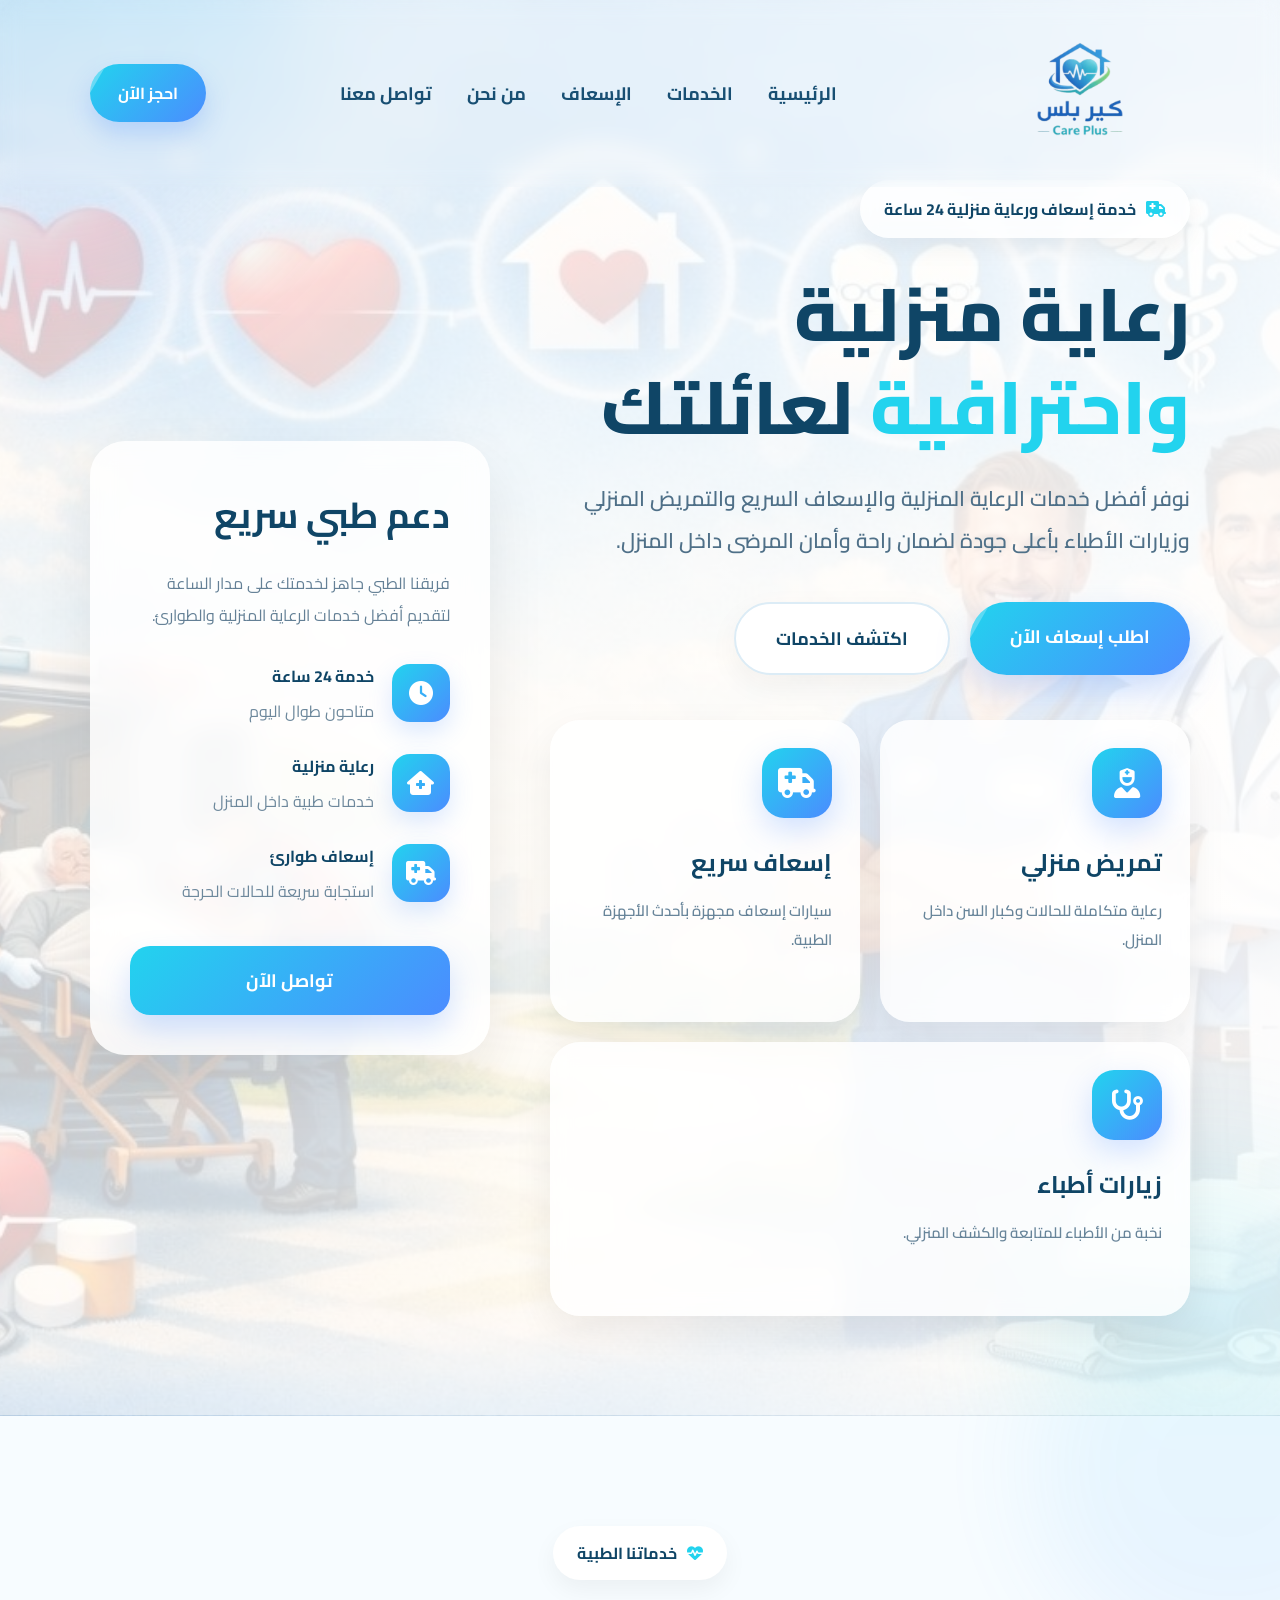
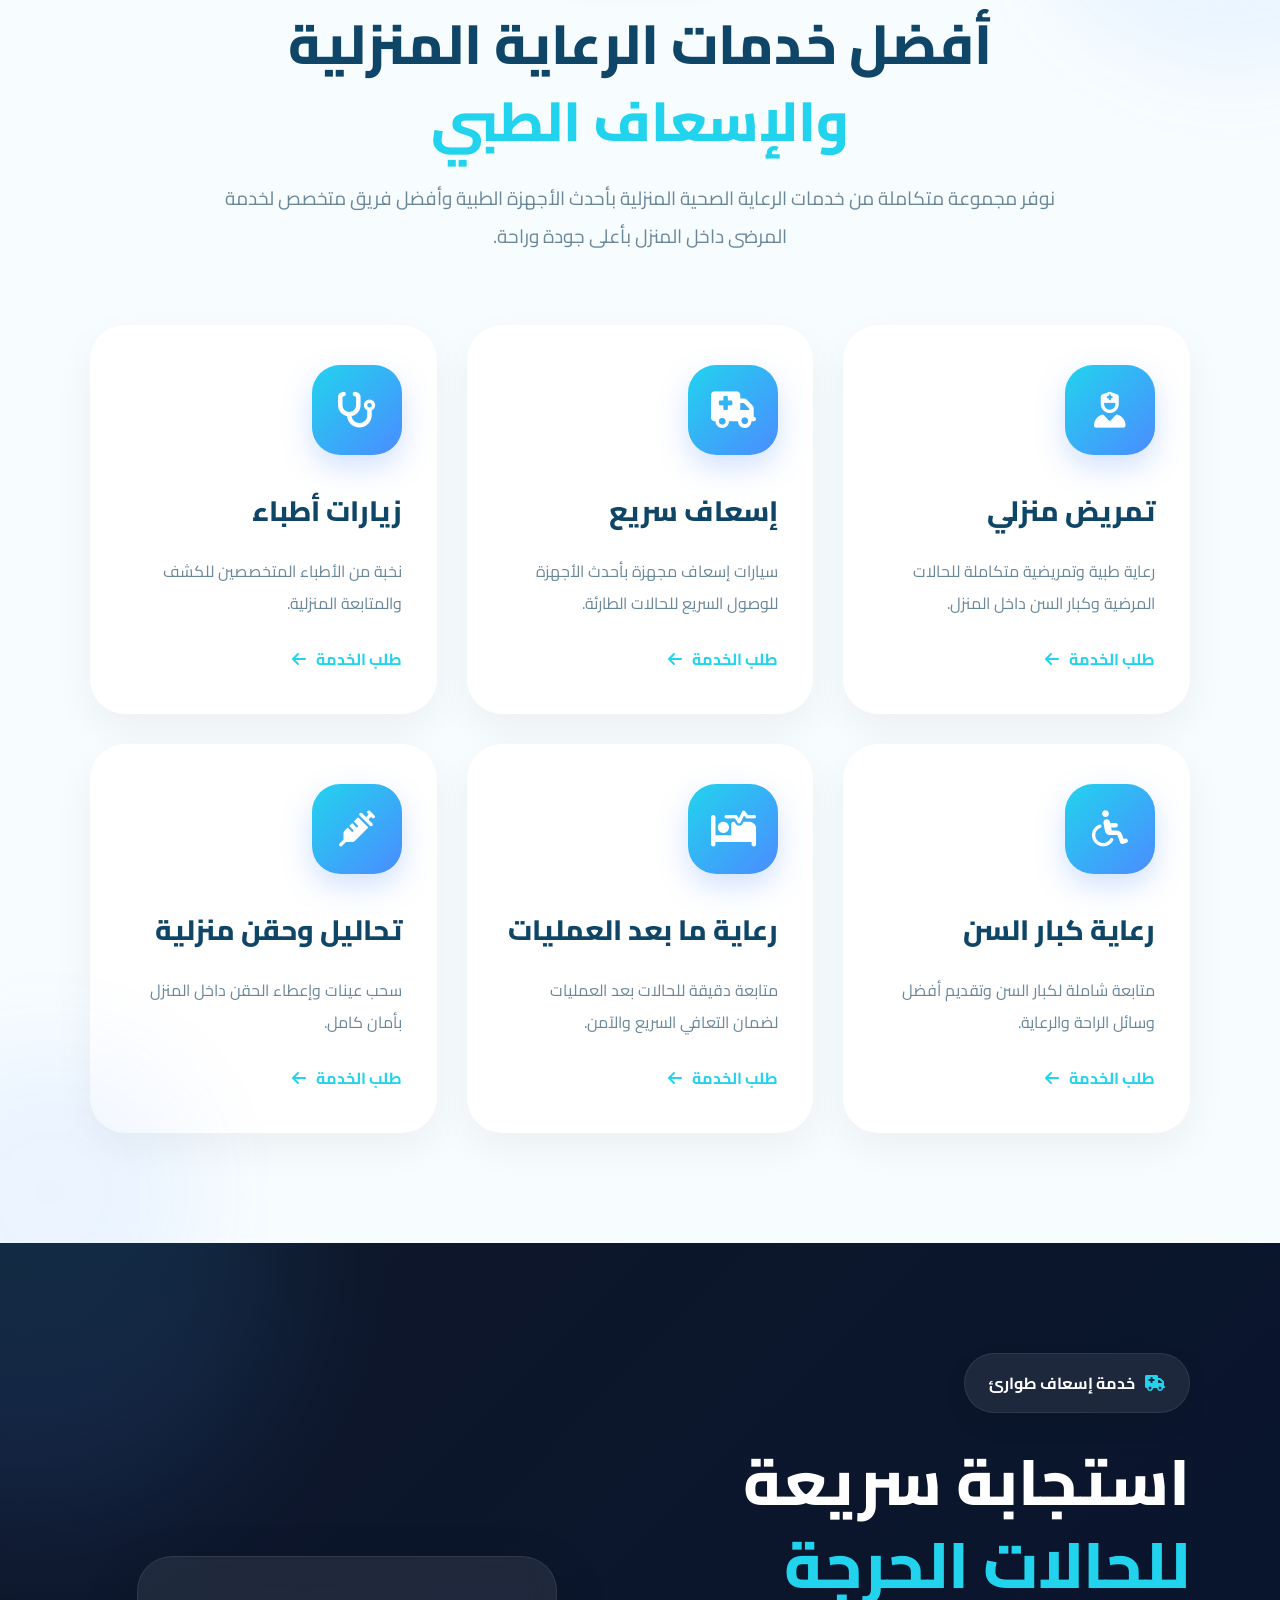
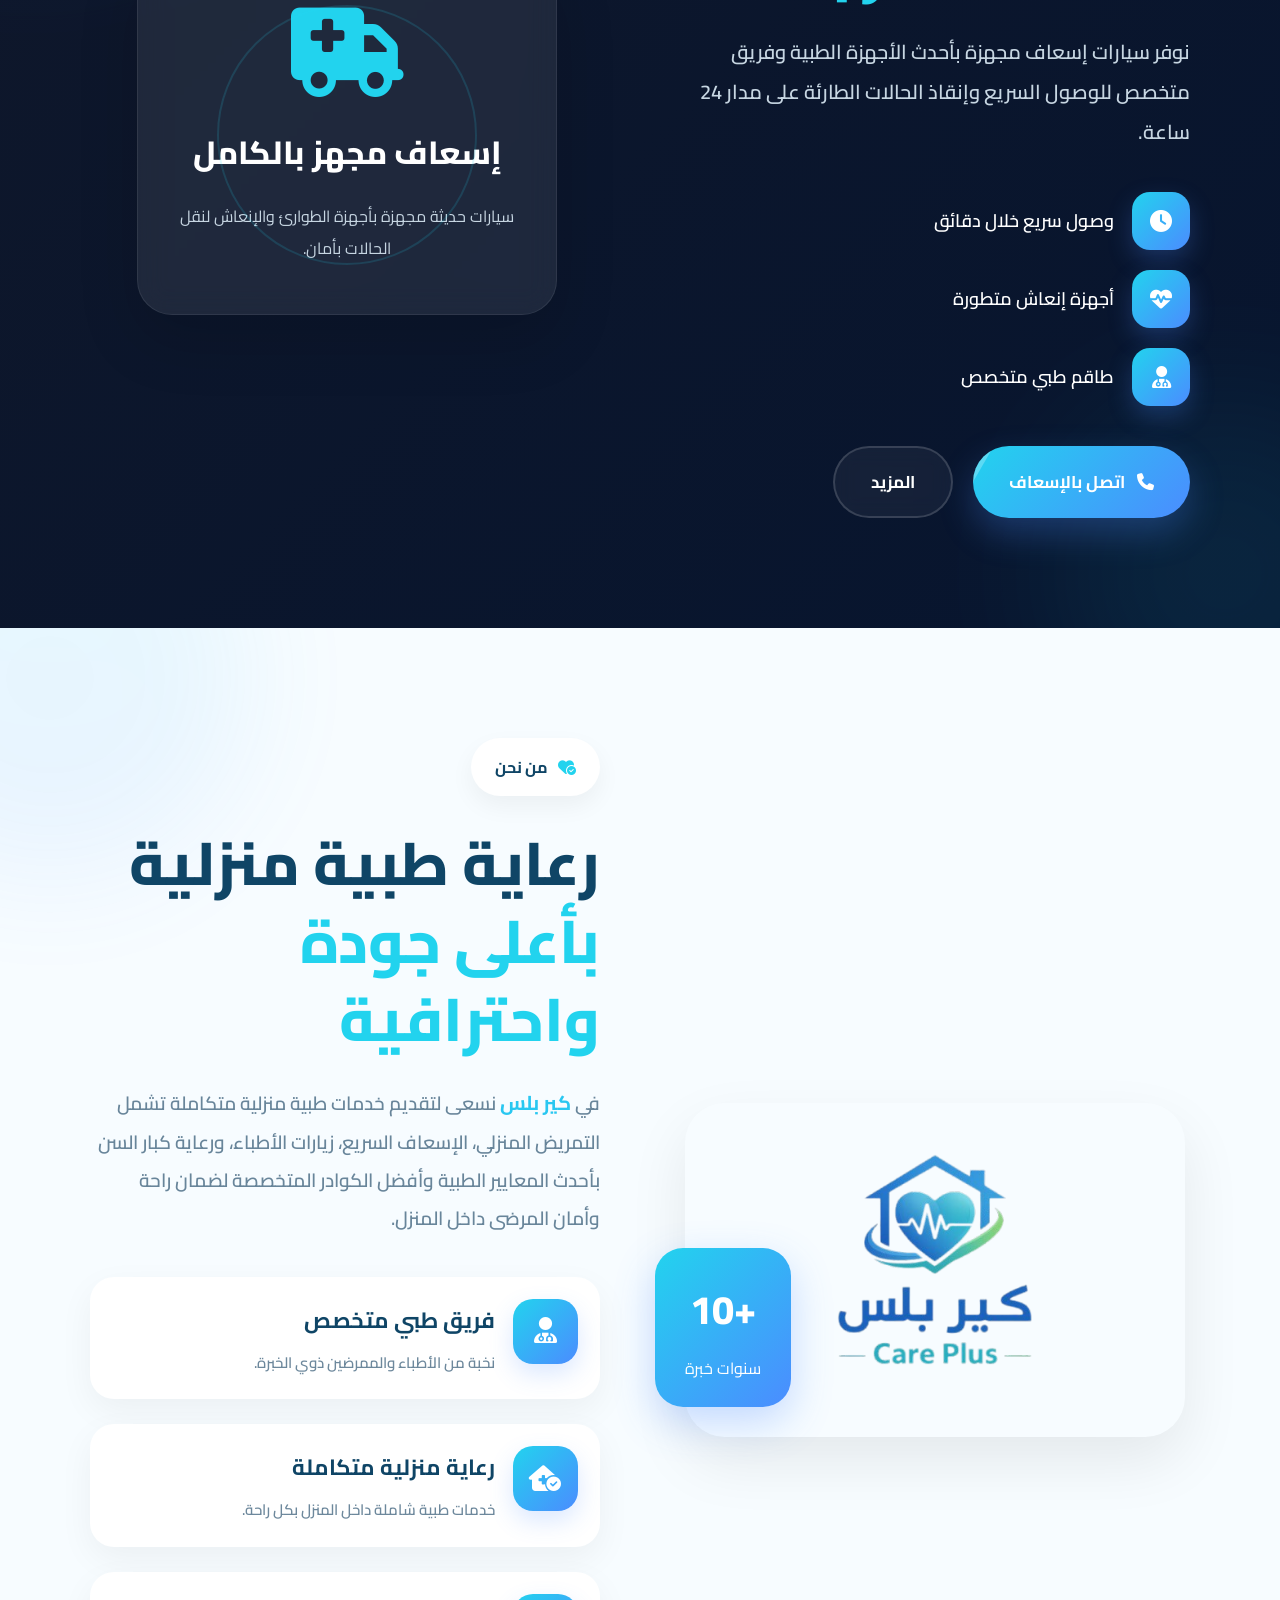
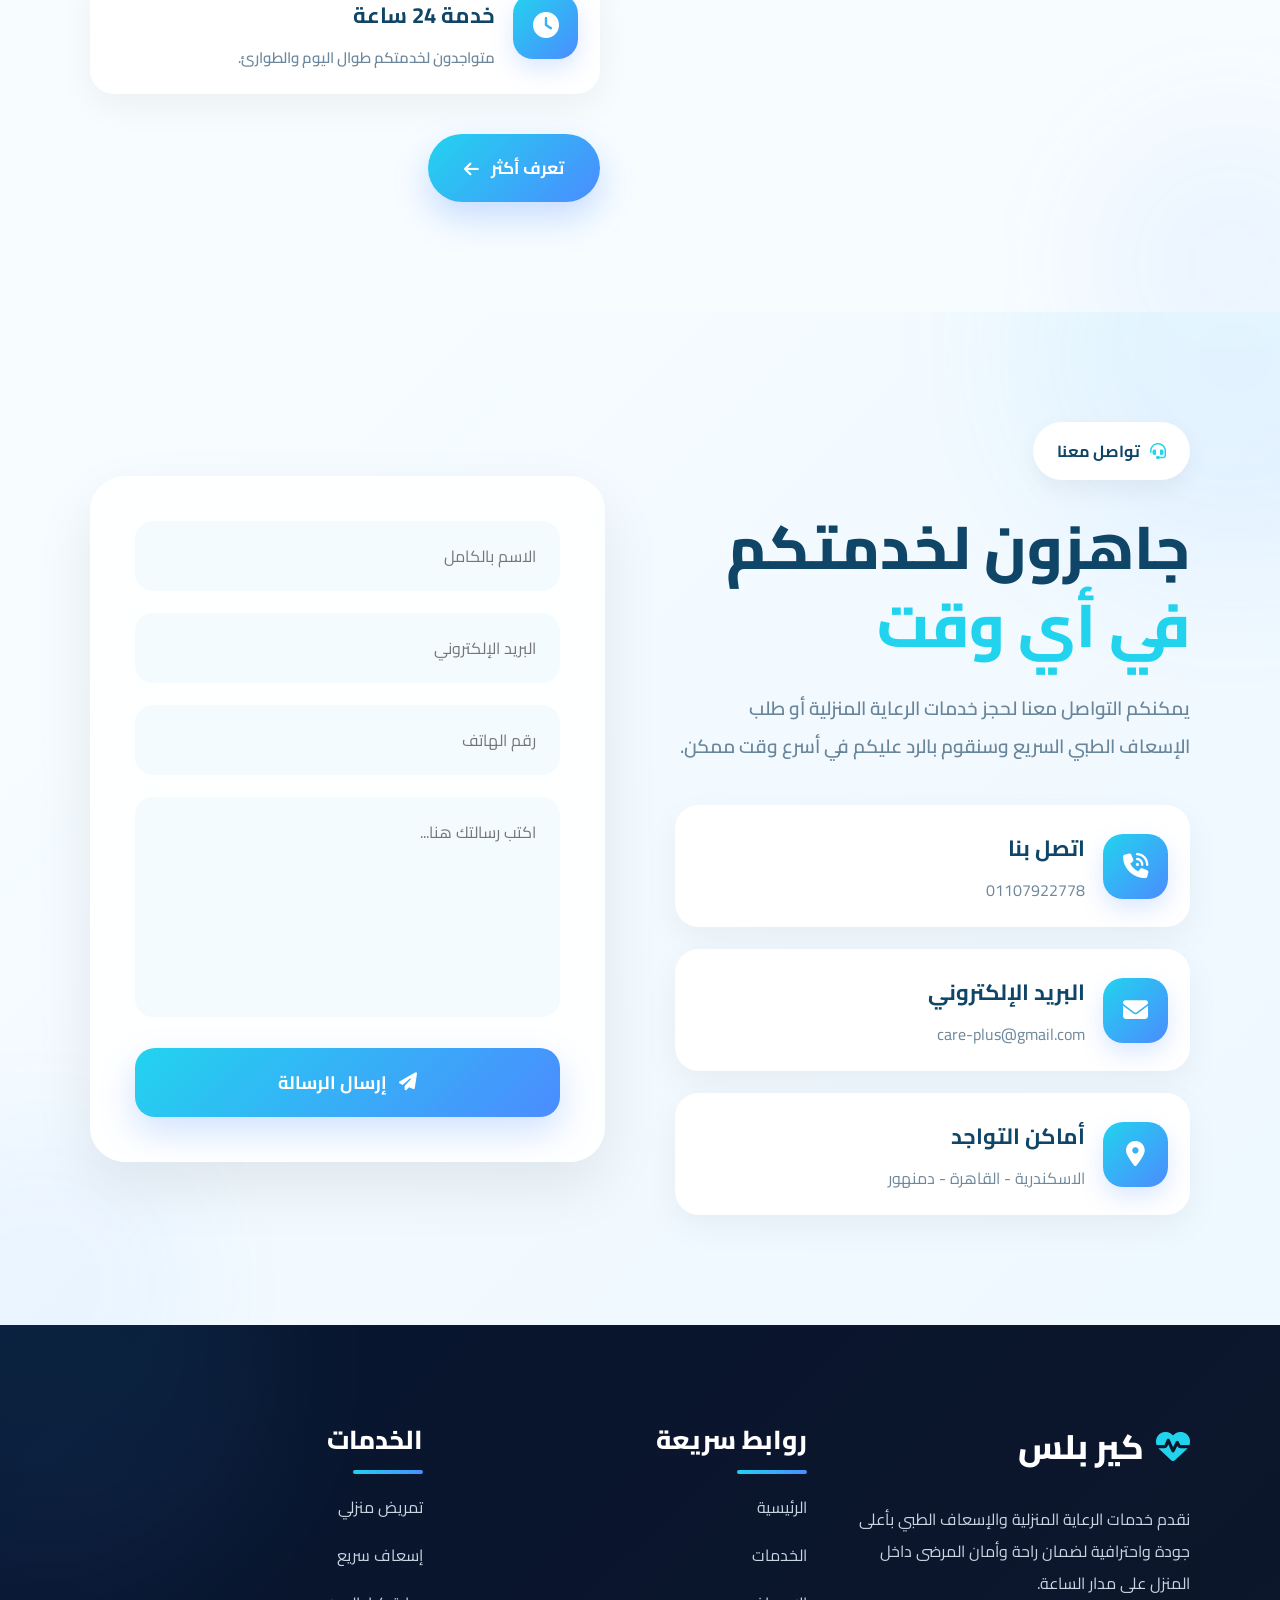
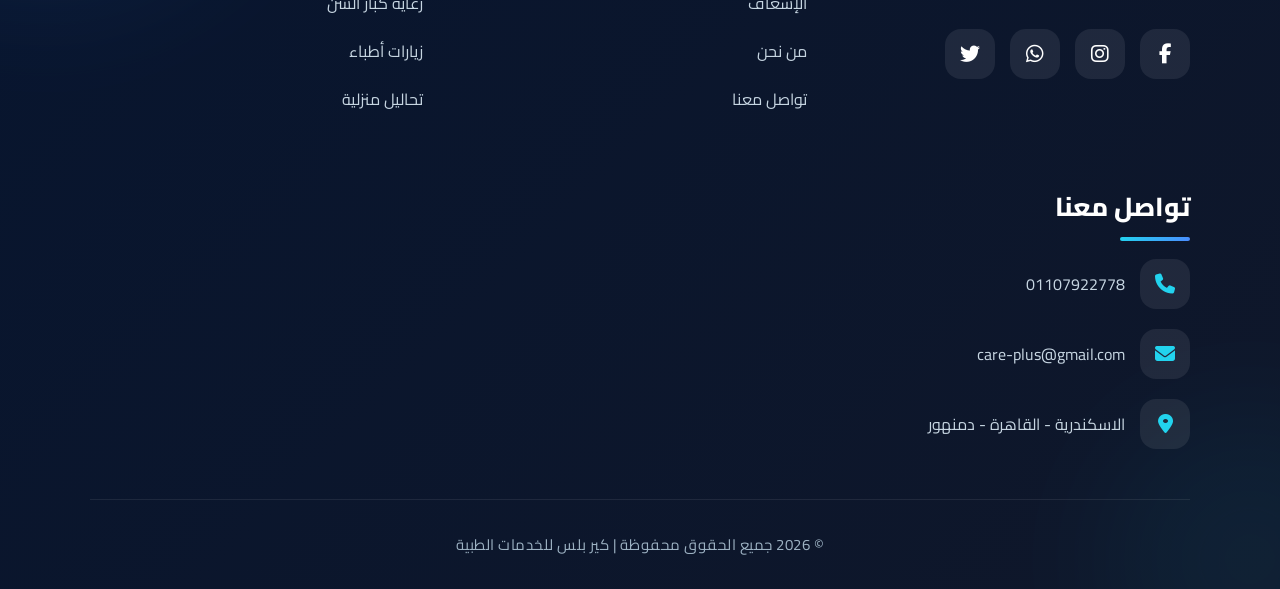
==== commit 072f1d05: "third edit" ====
--- a/index.html
+++ b/index.html
@@ -1,634 +1,665 @@
-<!doctype html>
-<html lang="ar" dir="rtl">
-	<head>
-		<meta charset="UTF-8" />
-		<meta name="viewport" content="width=device-width, initial-scale=1.0" />
-		<title>care plus - كير بلس</title>
-
-		<!-- GOOGLE FONT -->
-		<link
-			href="https://fonts.googleapis.com/css2?family=Cairo:wght@300;400;600;700;800&display=swap"
-			rel="stylesheet" />
-
-		<!-- FONT AWESOME -->
-		<link
-			rel="stylesheet"
-			href="https://cdnjs.cloudflare.com/ajax/libs/font-awesome/6.5.1/css/all.min.css" />
-		<link rel="stylesheet" href="./style.css" />
-	</head>
-
-	<body>
-		<!-- ================= HERO ================= -->
-
-		<section class="hero">
-			<!-- NAVBAR -->
-
-			<nav>
-				<!-- LOGO -->
-
-				<div class="logo">
-					<img
-						src="./images/photo_٢٠٢٦-٠٤-٢٩_١٧-١٥-٤٨-removebg-preview.png"
-						class="care-plus" />
-				</div>
-
-				<!-- NAV LINKS -->
-
-				<ul class="nav-links" id="navLinks">
-					<li><a href="#main">الرئيسية</a></li>
-					<li><a href="#services">الخدمات</a></li>
-					<li><a href="#ambulance">الإسعاف</a></li>
-					<li><a href="#about">من نحن</a></li>
-					<li><a href="#contact">تواصل معنا</a></li>
-				</ul>
-
-				<!-- BUTTON -->
-
-				<a href="https://wa.me/201107922778?text=السلام عليكم" class="nav-btn">
-					احجز الآن
-				</a>
-
-				<!-- MENU BUTTON -->
-
-				<div class="menu-toggle" id="menuToggle">
-					<i class="fa-solid fa-bars"></i>
-				</div>
-			</nav>
-
-			<!-- HERO CONTENT -->
-
-			<div class="hero-content" id="main">
-				<!-- LEFT -->
-
-				<div class="left">
-					<div class="badge">
-						<i class="fa-solid fa-truck-medical"></i>
-						خدمة إسعاف ورعاية منزلية 24 ساعة
-					</div>
-
-					<h1>
-						رعاية منزلية
-						<span>واحترافية</span>
-						لعائلتك
-					</h1>
-
-					<p>
-						نوفر أفضل خدمات الرعاية المنزلية والإسعاف السريع والتمريض المنزلي
-						وزيارات الأطباء بأعلى جودة لضمان راحة وأمان المرضى داخل المنزل.
-					</p>
-
-					<div class="buttons">
-						<a
-							href="https://wa.me/201107922778?text=السلام عليكم"
-							class="btn-primary">
-							اطلب إسعاف الآن
-						</a>
-
-						<a href="#feature" class="btn-outline"> اكتشف الخدمات </a>
-					</div>
-
-					<!-- FEATURES -->
-
-					<div class="features">
-						<div class="feature">
-							<i class="fa-solid fa-user-nurse"></i>
-
-							<h3>تمريض منزلي</h3>
-
-							<p>رعاية متكاملة للحالات وكبار السن داخل المنزل.</p>
-						</div>
-
-						<div class="feature" id="feature">
-							<i class="fa-solid fa-truck-medical"></i>
-
-							<h3>إسعاف سريع</h3>
-
-							<p>سيارات إسعاف مجهزة بأحدث الأجهزة الطبية.</p>
-						</div>
-
-						<div class="feature">
-							<i class="fa-solid fa-stethoscope"></i>
-
-							<h3>زيارات أطباء</h3>
-
-							<p>نخبة من الأطباء للمتابعة والكشف المنزلي.</p>
-						</div>
-					</div>
-				</div>
-
-				<!-- RIGHT -->
-
-				<div class="right">
-					<div class="contact-box">
-						<h2>دعم طبي سريع</h2>
-
-						<p>
-							فريقنا الطبي جاهز لخدمتك على مدار الساعة لتقديم أفضل خدمات الرعاية
-							المنزلية والطوارئ.
-						</p>
-
-						<div class="info">
-							<i class="fa-solid fa-clock"></i>
-
-							<div>
-								<h4>خدمة 24 ساعة</h4>
-								<span>متاحون طوال اليوم</span>
-							</div>
-						</div>
-
-						<div class="info">
-							<i class="fa-solid fa-house-medical"></i>
-
-							<div>
-								<h4>رعاية منزلية</h4>
-								<span>خدمات طبية داخل المنزل</span>
-							</div>
-						</div>
-
-						<div class="info">
-							<i class="fa-solid fa-ambulance"></i>
-
-							<div>
-								<h4>إسعاف طوارئ</h4>
-								<span>استجابة سريعة للحالات الحرجة</span>
-							</div>
-						</div>
-
-						<a href="https://wa.me/201107922778?text=السلام عليكم"
-							><button class="call-btn">تواصل الآن</button></a
-						>
-					</div>
-				</div>
-			</div>
-		</section>
-
-		<!-- ================= SERVICES SECTION ================= -->
-
-		<section class="services">
-			<!-- TOP -->
-
-			<div class="services-top">
-				<span class="section-badge">
-					<i class="fa-solid fa-heart-pulse"></i>
-					خدماتنا الطبية
-				</span>
-
-				<h2>
-					أفضل خدمات الرعاية المنزلية
-					<span>والإسعاف الطبي</span>
-				</h2>
-
-				<p>
-					نوفر مجموعة متكاملة من خدمات الرعاية الصحية المنزلية بأحدث الأجهزة
-					الطبية وأفضل فريق متخصص لخدمة المرضى داخل المنزل بأعلى جودة وراحة.
-				</p>
-			</div>
-
-			<!-- SERVICES CARDS -->
-
-			<div class="services-container" id="services">
-				<!-- CARD 1 -->
-
-				<div class="service-card hidden">
-					<div class="service-icon">
-						<i class="fa-solid fa-user-nurse"></i>
-					</div>
-
-					<h3>تمريض منزلي</h3>
-
-					<p>
-						رعاية طبية وتمريضية متكاملة للحالات المرضية وكبار السن داخل المنزل.
-					</p>
-
-					<a href="https://wa.me/201107922778?text=السلام عليكم">
-						اقرأ المزيد
-						<i class="fa-solid fa-arrow-left"></i>
-					</a>
-				</div>
-
-				<!-- CARD 2 -->
-
-				<div class="service-card hidden">
-					<div class="service-icon">
-						<i class="fa-solid fa-truck-medical"></i>
-					</div>
-
-					<h3>إسعاف سريع</h3>
-
-					<p>سيارات إسعاف مجهزة بأحدث الأجهزة للوصول السريع للحالات الطارئة.</p>
-
-					<a href="https://wa.me/201107922778?text=السلام عليكم">
-						اقرأ المزيد
-						<i class="fa-solid fa-arrow-left"></i>
-					</a>
-				</div>
-
-				<!-- CARD 3 -->
-
-				<div class="service-card hidden">
-					<div class="service-icon">
-						<i class="fa-solid fa-stethoscope"></i>
-					</div>
-
-					<h3>زيارات أطباء</h3>
-
-					<p>نخبة من الأطباء المتخصصين للكشف والمتابعة المنزلية.</p>
-
-					<a href="https://wa.me/201107922778?text=السلام عليكم">
-						اقرأ المزيد
-						<i class="fa-solid fa-arrow-left"></i>
-					</a>
-				</div>
-
-				<!-- CARD 4 -->
-
-				<div class="service-card hidden">
-					<div class="service-icon">
-						<i class="fa-solid fa-wheelchair"></i>
-					</div>
-
-					<h3>رعاية كبار السن</h3>
-
-					<p>متابعة شاملة لكبار السن وتقديم أفضل وسائل الراحة والرعاية.</p>
-
-					<a href="https://wa.me/201107922778?text=السلام عليكم">
-						اقرأ المزيد
-						<i class="fa-solid fa-arrow-left"></i>
-					</a>
-				</div>
-
-				<!-- CARD 5 -->
-
-				<div class="service-card hidden">
-					<div class="service-icon">
-						<i class="fa-solid fa-bed-pulse"></i>
-					</div>
-
-					<h3>رعاية ما بعد العمليات</h3>
-
-					<p>متابعة دقيقة للحالات بعد العمليات لضمان التعافي السريع والآمن.</p>
-
-					<a href="https://wa.me/201107922778?text=السلام عليكم">
-						اقرأ المزيد
-						<i class="fa-solid fa-arrow-left"></i>
-					</a>
-				</div>
-
-				<!-- CARD 6 -->
-
-				<div class="service-card hidden">
-					<div class="service-icon">
-						<i class="fa-solid fa-syringe"></i>
-					</div>
-
-					<h3>تحاليل وحقن منزلية</h3>
-
-					<p>سحب عينات وإعطاء الحقن داخل المنزل بأمان كامل.</p>
-
-					<a href="https://wa.me/201107922778?text=السلام عليكم">
-						اقرأ المزيد
-						<i class="fa-solid fa-arrow-left"></i>
-					</a>
-				</div>
-			</div>
-		</section>
-
-		<!-- ================= AMBULANCE SECTION ================= -->
-
-		<section class="ambulance">
-			<div class="ambulance-container">
-				<!-- LEFT CONTENT -->
-
-				<div class="ambulance-left hidden" id="ambulance">
-					<span class="ambulance-badge">
-						<i class="fa-solid fa-ambulance"></i>
-						خدمة إسعاف طوارئ
-					</span>
-
-					<h2>
-						استجابة سريعة
-						<span>للحالات الحرجة</span>
-					</h2>
-
-					<p>
-						نوفر سيارات إسعاف مجهزة بأحدث الأجهزة الطبية وفريق متخصص للوصول
-						السريع وإنقاذ الحالات الطارئة على مدار 24 ساعة.
-					</p>
-
-					<div class="ambulance-features">
-						<div class="ambulance-feature">
-							<i class="fa-solid fa-clock"></i>
-							<span>وصول سريع خلال دقائق</span>
-						</div>
-
-						<div class="ambulance-feature">
-							<i class="fa-solid fa-heart-pulse"></i>
-							<span>أجهزة إنعاش متطورة</span>
-						</div>
-
-						<div class="ambulance-feature">
-							<i class="fa-solid fa-user-doctor"></i>
-							<span>طاقم طبي متخصص</span>
-						</div>
-					</div>
-
-					<div class="ambulance-buttons">
-						<a href="tel:+201107922778" class="call-now">
-							<i class="fa-solid fa-phone"></i>
-							اتصل بالإسعاف
-						</a>
-
-						<a
-							href="https://wa.me/201107922778?text=السلام عليكم"
-							class="learn-more">
-							المزيد
-						</a>
-					</div>
-				</div>
-
-				<!-- RIGHT IMAGE -->
-
-				<div class="ambulance-right hidden">
-					<div class="ambulance-card">
-						<i class="fa-solid fa-truck-medical"></i>
-
-						<h3>إسعاف مجهز بالكامل</h3>
-
-						<p>
-							سيارات حديثة مجهزة بأجهزة الطوارئ والإنعاش لنقل الحالات بأمان.
-						</p>
-
-						<div class="pulse-circle"></div>
-					</div>
-				</div>
-			</div>
-		</section>
-
-		<!-- ================= ABOUT SECTION ================= -->
-
-		<section class="about">
-			<div class="about-container">
-				<!-- IMAGE SIDE -->
-
-				<div class="about-image hidden" id="about">
-					<div class="about-img-box">
-						<img
-							src="./images/photo_٢٠٢٦-٠٤-٢٩_١٧-١٥-٤٨-removebg-preview.png"
-							alt="فريق هوم كير" />
-
-						<div class="experience-box">
-							<h3>+10</h3>
-							<p>سنوات خبرة</p>
-						</div>
-					</div>
-				</div>
-
-				<!-- CONTENT SIDE -->
-
-				<div class="about-content hidden">
-					<span class="about-badge">
-						<i class="fa-solid fa-heart-circle-check"></i>
-						من نحن
-					</span>
-
-					<h2>
-						رعاية طبية منزلية
-						<span>بأعلى جودة واحترافية</span>
-					</h2>
-
-					<p>
-						في <b style="color: #29c7f1; font-size: 20px">كير بلس</b> نسعى
-						لتقديم خدمات طبية منزلية متكاملة تشمل التمريض المنزلي، الإسعاف
-						السريع، زيارات الأطباء، ورعاية كبار السن بأحدث المعايير الطبية وأفضل
-						الكوادر المتخصصة لضمان راحة وأمان المرضى داخل المنزل.
-					</p>
-
-					<div class="about-features">
-						<div class="about-feature">
-							<i class="fa-solid fa-user-doctor"></i>
-
-							<div>
-								<h4>فريق طبي متخصص</h4>
-								<p>نخبة من الأطباء والممرضين ذوي الخبرة.</p>
-							</div>
-						</div>
-
-						<div class="about-feature">
-							<i class="fa-solid fa-house-medical-circle-check"></i>
-
-							<div>
-								<h4>رعاية منزلية متكاملة</h4>
-								<p>خدمات طبية شاملة داخل المنزل بكل راحة.</p>
-							</div>
-						</div>
-
-						<div class="about-feature">
-							<i class="fa-solid fa-clock"></i>
-
-							<div>
-								<h4>خدمة 24 ساعة</h4>
-								<p>متواجدون لخدمتكم طوال اليوم والطوارئ.</p>
-							</div>
-						</div>
-					</div>
-
-					<a href="#" class="about-btn">
-						تعرف أكثر
-						<i class="fa-solid fa-arrow-left"></i>
-					</a>
-				</div>
-			</div>
-		</section>
-
-		<!-- ================= CONTACT SECTION ================= -->
-
-		<section class="contact">
-			<div class="contact-container">
-				<!-- LEFT INFO -->
-
-				<div class="contact-info hidden" id="contact">
-					<span class="contact-badge">
-						<i class="fa-solid fa-headset"></i>
-						تواصل معنا
-					</span>
-
-					<h2>
-						جاهزون لخدمتكم
-						<span>في أي وقت</span>
-					</h2>
-
-					<p>
-						يمكنكم التواصل معنا لحجز خدمات الرعاية المنزلية أو طلب الإسعاف الطبي
-						السريع وسنقوم بالرد عليكم في أسرع وقت ممكن.
-					</p>
-
-					<div class="contact-details">
-						<div class="contact-item">
-							<i class="fa-solid fa-phone-volume"></i>
-
-							<div>
-								<h4>اتصل بنا</h4>
-								<span>+20 100 000 0000</span>
-							</div>
-						</div>
-
-						<div class="contact-item">
-							<i class="fa-solid fa-envelope"></i>
-
-							<div>
-								<h4>البريد الإلكتروني</h4>
-								<span>homecare@gmail.com</span>
-							</div>
-						</div>
-
-						<div class="contact-item">
-							<i class="fa-solid fa-location-dot"></i>
-
-							<div>
-								<h4>العنوان</h4>
-								<span>المحلة الكبرى - مصر</span>
-							</div>
-						</div>
-					</div>
-				</div>
-
-				<!-- RIGHT FORM -->
-				<div class="contact-form-box hidden">
-					<form class="contact-form" id="contactForm">
-						<div class="input-box">
-							<input
-								type="text"
-								id="name"
-								placeholder="الاسم بالكامل"
-								required />
-						</div>
-
-						<div class="input-box">
-							<input
-								type="email"
-								id="email"
-								placeholder="البريد الإلكتروني"
-								required />
-						</div>
-
-						<div class="input-box">
-							<input type="text" id="phone" placeholder="رقم الهاتف" required />
-						</div>
-
-						<div class="input-box">
-							<textarea
-								id="message"
-								rows="6"
-								placeholder="اكتب رسالتك هنا..."
-								required></textarea>
-						</div>
-
-						<button type="submit" class="contact-btn">
-							<i class="fa-solid fa-paper-plane"></i>
-							إرسال الرسالة
-						</button>
-					</form>
-				</div>
-			</div>
-		</section>
-
-		<!-- ================= FOOTER ================= -->
-
-		<footer class="footer">
-			<div class="footer-container">
-				<!-- ABOUT -->
-
-				<div class="footer-col hidden">
-					<div class="footer-logo">
-						<i class="fa-solid fa-heart-pulse"></i>
-						كير بلس
-					</div>
-
-					<p>
-						نقدم خدمات الرعاية المنزلية والإسعاف الطبي بأعلى جودة واحترافية
-						لضمان راحة وأمان المرضى داخل المنزل على مدار الساعة.
-					</p>
-
-					<div class="footer-socials">
-						<a href="#"><i class="fa-brands fa-facebook-f"></i></a>
-
-						<a href="#"><i class="fa-brands fa-instagram"></i></a>
-
-						<a href="#"><i class="fa-brands fa-whatsapp"></i></a>
-
-						<a href="#"><i class="fa-brands fa-twitter"></i></a>
-					</div>
-				</div>
-
-				<!-- LINKS -->
-
-				<div class="footer-col hidden">
-					<h3>روابط سريعة</h3>
-
-					<ul>
-						<li><a href="#">الرئيسية</a></li>
-
-						<li><a href="#">الخدمات</a></li>
-
-						<li><a href="#">الإسعاف</a></li>
-
-						<li><a href="#">من نحن</a></li>
-
-						<li><a href="#">تواصل معنا</a></li>
-					</ul>
-				</div>
-
-				<!-- SERVICES -->
-
-				<div class="footer-col hidden">
-					<h3>الخدمات</h3>
-
-					<ul>
-						<li><a href="#">تمريض منزلي</a></li>
-
-						<li><a href="#">إسعاف سريع</a></li>
-
-						<li><a href="#">رعاية كبار السن</a></li>
-
-						<li><a href="#">زيارات أطباء</a></li>
-
-						<li><a href="#">تحاليل منزلية</a></li>
-					</ul>
-				</div>
-
-				<!-- CONTACT -->
-
-				<div class="footer-col hidden">
-					<h3>تواصل معنا</h3>
-
-					<div class="footer-contact">
-						<div>
-							<i class="fa-solid fa-phone"></i>
-							<span>+20 100 000 0000</span>
-						</div>
-
-						<div>
-							<i class="fa-solid fa-envelope"></i>
-							<span>homecare@gmail.com</span>
-						</div>
-
-						<div>
-							<i class="fa-solid fa-location-dot"></i>
-							<span>المحلة الكبرى - مصر</span>
-						</div>
-					</div>
-				</div>
-			</div>
-
-			<!-- BOTTOM -->
-
-			<div class="footer-bottom">
-				<p>© 2026 جميع الحقوق محفوظة | كير بلس للخدمات الطبية</p>
-			</div>
-		</footer>
-
-		<!-- ================= JS ================= -->
-
-		<script src="./script.js"></script>
-	</body>
-</html>
+<!doctype html>
+<html lang="ar" dir="rtl">
+	<head>
+		<meta charset="UTF-8" />
+		<meta name="viewport" content="width=device-width, initial-scale=1.0" />
+		<meta http-equiv="X-UA-Compatible" content="IE=edge" />
+		<link
+			rel="icon"
+			href="./images/photo_٢٠٢٦-٠٤-٢٩_١٧-١٥-٤٨-removebg-preview.png" />
+
+		<title>كير بلس | تمريض منزلي وإسعاف ورعاية صحية منزلية 24 ساعة</title>
+
+		<meta
+			name="description"
+			content="كير بلس تقدم خدمات التمريض المنزلي، رعاية كبار السن، الإسعاف الطبي السريع، زيارات الأطباء، والتحاليل المنزلية على مدار 24 ساعة." />
+
+		<meta name="robots" content="index, follow" />
+
+		<meta property="og:locale" content="ar_EG" />
+		<meta property="og:site_name" content="كير بلس" />
+		<meta property="og:type" content="website" />
+		<meta property="og:title" content="كير بلس للخدمات الطبية المنزلية" />
+		<meta
+			property="og:description"
+			content="خدمات التمريض المنزلي والإسعاف والرعاية الصحية المنزلية 24 ساعة." />
+		<meta property="og:url" content="https://care-plus-henna.vercel.app/" />
+
+		<link rel="canonical" href="https://care-plus-henna.vercel.app/" />
+
+		<!-- GOOGLE FONT -->
+		<link
+			href="https://fonts.googleapis.com/css2?family=Cairo:wght@300;400;600;700;800&display=swap"
+			rel="stylesheet" />
+
+		<!-- FONT AWESOME -->
+		<link
+			rel="stylesheet"
+			href="https://cdnjs.cloudflare.com/ajax/libs/font-awesome/6.5.1/css/all.min.css" />
+		<link rel="stylesheet" href="./style.css" />
+	</head>
+
+	<body>
+		<!-- ================= HERO ================= -->
+
+		<section class="hero">
+			<!-- NAVBAR -->
+
+			<nav>
+				<!-- LOGO -->
+
+				<div class="logo">
+					<img
+						src="./images/photo_٢٠٢٦-٠٤-٢٩_١٧-١٥-٤٨-removebg-preview.png"
+						class="care-plus" />
+				</div>
+
+				<!-- NAV LINKS -->
+
+				<ul class="nav-links" id="navLinks">
+					<li><a href="#main">الرئيسية</a></li>
+					<li><a href="#services">الخدمات</a></li>
+					<li><a href="#ambulance">الإسعاف</a></li>
+					<li><a href="#about">من نحن</a></li>
+					<li><a href="#contact">تواصل معنا</a></li>
+				</ul>
+
+				<!-- BUTTON -->
+
+				<a href="tel:+201107922778" class="nav-btn"> احجز الآن </a>
+
+				<!-- MENU BUTTON -->
+
+				<div class="menu-toggle" id="menuToggle">
+					<i class="fa-solid fa-bars"></i>
+				</div>
+			</nav>
+
+			<!-- HERO CONTENT -->
+
+			<div class="hero-content" id="main">
+				<!-- LEFT -->
+
+				<div class="left">
+					<div class="badge">
+						<i class="fa-solid fa-truck-medical"></i>
+						خدمة إسعاف ورعاية منزلية 24 ساعة
+					</div>
+
+					<h1>
+						رعاية منزلية
+						<span>واحترافية</span>
+						لعائلتك
+					</h1>
+
+					<p>
+						نوفر أفضل خدمات الرعاية المنزلية والإسعاف السريع والتمريض المنزلي
+						وزيارات الأطباء بأعلى جودة لضمان راحة وأمان المرضى داخل المنزل.
+					</p>
+
+					<div class="buttons">
+						<a href="tel:+201107922778" class="btn-primary">
+							اطلب إسعاف الآن
+						</a>
+
+						<a href="#feature" class="btn-outline"> اكتشف الخدمات </a>
+					</div>
+
+					<!-- FEATURES -->
+
+					<div class="features">
+						<div class="feature">
+							<i class="fa-solid fa-user-nurse"></i>
+
+							<h3>تمريض منزلي</h3>
+
+							<p>رعاية متكاملة للحالات وكبار السن داخل المنزل.</p>
+						</div>
+
+						<div class="feature" id="feature">
+							<i class="fa-solid fa-truck-medical"></i>
+
+							<h3>إسعاف سريع</h3>
+
+							<p>سيارات إسعاف مجهزة بأحدث الأجهزة الطبية.</p>
+						</div>
+
+						<div class="feature">
+							<i class="fa-solid fa-stethoscope"></i>
+
+							<h3>زيارات أطباء</h3>
+
+							<p>نخبة من الأطباء للمتابعة والكشف المنزلي.</p>
+						</div>
+					</div>
+				</div>
+
+				<!-- RIGHT -->
+
+				<div class="right">
+					<div class="contact-box">
+						<h2>دعم طبي سريع</h2>
+
+						<p>
+							فريقنا الطبي جاهز لخدمتك على مدار الساعة لتقديم أفضل خدمات الرعاية
+							المنزلية والطوارئ.
+						</p>
+
+						<div class="info">
+							<i class="fa-solid fa-clock"></i>
+
+							<div>
+								<h4>خدمة 24 ساعة</h4>
+								<span>متاحون طوال اليوم</span>
+							</div>
+						</div>
+
+						<div class="info">
+							<i class="fa-solid fa-house-medical"></i>
+
+							<div>
+								<h4>رعاية منزلية</h4>
+								<span>خدمات طبية داخل المنزل</span>
+							</div>
+						</div>
+
+						<div class="info">
+							<i class="fa-solid fa-ambulance"></i>
+
+							<div>
+								<h4>إسعاف طوارئ</h4>
+								<span>استجابة سريعة للحالات الحرجة</span>
+							</div>
+						</div>
+
+						<a href="https://wa.me/201107922778?text=السلام عليكم"
+							><button class="call-btn">تواصل الآن</button></a
+						>
+					</div>
+				</div>
+			</div>
+		</section>
+
+		<!-- ================= SERVICES SECTION ================= -->
+
+		<section class="services">
+			<!-- TOP -->
+
+			<div class="services-top">
+				<span class="section-badge">
+					<i class="fa-solid fa-heart-pulse"></i>
+					خدماتنا الطبية
+				</span>
+
+				<h2>
+					أفضل خدمات الرعاية المنزلية
+					<span>والإسعاف الطبي</span>
+				</h2>
+
+				<p>
+					نوفر مجموعة متكاملة من خدمات الرعاية الصحية المنزلية بأحدث الأجهزة
+					الطبية وأفضل فريق متخصص لخدمة المرضى داخل المنزل بأعلى جودة وراحة.
+				</p>
+			</div>
+
+			<!-- SERVICES CARDS -->
+
+			<div class="services-container" id="services">
+				<!-- CARD 1 -->
+
+				<div class="service-card hidden">
+					<div class="service-icon">
+						<i class="fa-solid fa-user-nurse"></i>
+					</div>
+
+					<h3>تمريض منزلي</h3>
+
+					<p>
+						رعاية طبية وتمريضية متكاملة للحالات المرضية وكبار السن داخل المنزل.
+					</p>
+
+					<a href="https://wa.me/201107922778?text=السلام عليكم">
+						طلب الخدمة
+						<i class="fa-solid fa-arrow-left"></i>
+					</a>
+				</div>
+
+				<!-- CARD 2 -->
+
+				<div class="service-card hidden">
+					<div class="service-icon">
+						<i class="fa-solid fa-truck-medical"></i>
+					</div>
+
+					<h3>إسعاف سريع</h3>
+
+					<p>سيارات إسعاف مجهزة بأحدث الأجهزة للوصول السريع للحالات الطارئة.</p>
+
+					<a href="https://wa.me/201107922778?text=السلام عليكم">
+						طلب الخدمة
+						<i class="fa-solid fa-arrow-left"></i>
+					</a>
+				</div>
+
+				<!-- CARD 3 -->
+
+				<div class="service-card hidden">
+					<div class="service-icon">
+						<i class="fa-solid fa-stethoscope"></i>
+					</div>
+
+					<h3>زيارات أطباء</h3>
+
+					<p>نخبة من الأطباء المتخصصين للكشف والمتابعة المنزلية.</p>
+
+					<a href="https://wa.me/201107922778?text=السلام عليكم">
+						طلب الخدمة
+						<i class="fa-solid fa-arrow-left"></i>
+					</a>
+				</div>
+
+				<!-- CARD 4 -->
+
+				<div class="service-card hidden">
+					<div class="service-icon">
+						<i class="fa-solid fa-wheelchair"></i>
+					</div>
+
+					<h3>رعاية كبار السن</h3>
+
+					<p>متابعة شاملة لكبار السن وتقديم أفضل وسائل الراحة والرعاية.</p>
+
+					<a href="https://wa.me/201107922778?text=السلام عليكم">
+						طلب الخدمة
+						<i class="fa-solid fa-arrow-left"></i>
+					</a>
+				</div>
+
+				<!-- CARD 5 -->
+
+				<div class="service-card hidden">
+					<div class="service-icon">
+						<i class="fa-solid fa-bed-pulse"></i>
+					</div>
+
+					<h3>رعاية ما بعد العمليات</h3>
+
+					<p>متابعة دقيقة للحالات بعد العمليات لضمان التعافي السريع والآمن.</p>
+
+					<a href="https://wa.me/201107922778?text=السلام عليكم">
+						طلب الخدمة
+						<i class="fa-solid fa-arrow-left"></i>
+					</a>
+				</div>
+
+				<!-- CARD 6 -->
+
+				<div class="service-card hidden">
+					<div class="service-icon">
+						<i class="fa-solid fa-syringe"></i>
+					</div>
+
+					<h3>تحاليل وحقن منزلية</h3>
+
+					<p>سحب عينات وإعطاء الحقن داخل المنزل بأمان كامل.</p>
+
+					<a href="https://wa.me/201107922778?text=السلام عليكم">
+						طلب الخدمة
+						<i class="fa-solid fa-arrow-left"></i>
+					</a>
+				</div>
+			</div>
+		</section>
+
+		<!-- ================= AMBULANCE SECTION ================= -->
+
+		<section class="ambulance">
+			<div class="ambulance-container">
+				<!-- LEFT CONTENT -->
+
+				<div class="ambulance-left hidden" id="ambulance">
+					<span class="ambulance-badge">
+						<i class="fa-solid fa-ambulance"></i>
+						خدمة إسعاف طوارئ
+					</span>
+
+					<h2>
+						استجابة سريعة
+						<span>للحالات الحرجة</span>
+					</h2>
+
+					<p>
+						نوفر سيارات إسعاف مجهزة بأحدث الأجهزة الطبية وفريق متخصص للوصول
+						السريع وإنقاذ الحالات الطارئة على مدار 24 ساعة.
+					</p>
+
+					<div class="ambulance-features">
+						<div class="ambulance-feature">
+							<i class="fa-solid fa-clock"></i>
+							<span>وصول سريع خلال دقائق</span>
+						</div>
+
+						<div class="ambulance-feature">
+							<i class="fa-solid fa-heart-pulse"></i>
+							<span>أجهزة إنعاش متطورة</span>
+						</div>
+
+						<div class="ambulance-feature">
+							<i class="fa-solid fa-user-doctor"></i>
+							<span>طاقم طبي متخصص</span>
+						</div>
+					</div>
+
+					<div class="ambulance-buttons">
+						<a href="tel:+201107922778" class="call-now">
+							<i class="fa-solid fa-phone"></i>
+							اتصل بالإسعاف
+						</a>
+
+						<a
+							href="https://wa.me/201107922778?text=السلام عليكم"
+							class="learn-more">
+							المزيد
+						</a>
+					</div>
+				</div>
+
+				<!-- RIGHT IMAGE -->
+
+				<div class="ambulance-right hidden">
+					<div class="ambulance-card">
+						<i class="fa-solid fa-truck-medical"></i>
+
+						<h3>إسعاف مجهز بالكامل</h3>
+
+						<p>
+							سيارات حديثة مجهزة بأجهزة الطوارئ والإنعاش لنقل الحالات بأمان.
+						</p>
+
+						<div class="pulse-circle"></div>
+					</div>
+				</div>
+			</div>
+		</section>
+
+		<!-- ================= ABOUT SECTION ================= -->
+
+		<section class="about">
+			<div class="about-container">
+				<!-- IMAGE SIDE -->
+
+				<div class="about-image hidden" id="about">
+					<div class="about-img-box">
+						<img
+							src="./images/photo_٢٠٢٦-٠٤-٢٩_١٧-١٥-٤٨-removebg-preview.png"
+							alt="فريق هوم كير" />
+
+						<div class="experience-box">
+							<h3>+10</h3>
+							<p>سنوات خبرة</p>
+						</div>
+					</div>
+				</div>
+
+				<!-- CONTENT SIDE -->
+
+				<div class="about-content hidden">
+					<span class="about-badge">
+						<i class="fa-solid fa-heart-circle-check"></i>
+						من نحن
+					</span>
+
+					<h2>
+						رعاية طبية منزلية
+						<span>بأعلى جودة واحترافية</span>
+					</h2>
+
+					<p>
+						في <b style="color: #29c7f1; font-size: 20px">كير بلس</b> نسعى
+						لتقديم خدمات طبية منزلية متكاملة تشمل التمريض المنزلي، الإسعاف
+						السريع، زيارات الأطباء، ورعاية كبار السن بأحدث المعايير الطبية وأفضل
+						الكوادر المتخصصة لضمان راحة وأمان المرضى داخل المنزل.
+					</p>
+
+					<div class="about-features">
+						<div class="about-feature">
+							<i class="fa-solid fa-user-doctor"></i>
+
+							<div>
+								<h4>فريق طبي متخصص</h4>
+								<p>نخبة من الأطباء والممرضين ذوي الخبرة.</p>
+							</div>
+						</div>
+
+						<div class="about-feature">
+							<i class="fa-solid fa-house-medical-circle-check"></i>
+
+							<div>
+								<h4>رعاية منزلية متكاملة</h4>
+								<p>خدمات طبية شاملة داخل المنزل بكل راحة.</p>
+							</div>
+						</div>
+
+						<div class="about-feature">
+							<i class="fa-solid fa-clock"></i>
+
+							<div>
+								<h4>خدمة 24 ساعة</h4>
+								<p>متواجدون لخدمتكم طوال اليوم والطوارئ.</p>
+							</div>
+						</div>
+					</div>
+
+					<a
+						href="https://wa.me/201107922778?text=السلام عليكم"
+						class="about-btn">
+						تعرف أكثر
+						<i class="fa-solid fa-arrow-left"></i>
+					</a>
+				</div>
+			</div>
+		</section>
+
+		<!-- ================= CONTACT SECTION ================= -->
+
+		<section class="contact">
+			<div class="contact-container">
+				<!-- LEFT INFO -->
+
+				<div class="contact-info hidden" id="contact">
+					<span class="contact-badge">
+						<i class="fa-solid fa-headset"></i>
+						تواصل معنا
+					</span>
+
+					<h2>
+						جاهزون لخدمتكم
+						<span>في أي وقت</span>
+					</h2>
+
+					<p>
+						يمكنكم التواصل معنا لحجز خدمات الرعاية المنزلية أو طلب الإسعاف الطبي
+						السريع وسنقوم بالرد عليكم في أسرع وقت ممكن.
+					</p>
+
+					<div class="contact-details">
+						<div class="contact-item">
+							<i class="fa-solid fa-phone-volume"></i>
+
+							<div>
+								<h4>اتصل بنا</h4>
+								<span>01107922778</span>
+							</div>
+						</div>
+
+						<div class="contact-item">
+							<i class="fa-solid fa-envelope"></i>
+
+							<div>
+								<h4>البريد الإلكتروني</h4>
+								<span>care-plus@gmail.com</span>
+							</div>
+						</div>
+
+						<div class="contact-item">
+							<i class="fa-solid fa-location-dot"></i>
+
+							<div>
+								<h4>أماكن التواجد</h4>
+								<span>الاسكندرية - القاهرة - دمنهور</span>
+							</div>
+						</div>
+					</div>
+				</div>
+
+				<!-- RIGHT FORM -->
+				<div class="contact-form-box hidden">
+					<form class="contact-form" id="contactForm">
+						<div class="input-box">
+							<input
+								type="text"
+								id="name"
+								placeholder="الاسم بالكامل"
+								required />
+						</div>
+
+						<div class="input-box">
+							<input
+								type="email"
+								id="email"
+								placeholder="البريد الإلكتروني"
+								required />
+						</div>
+
+						<div class="input-box">
+							<input type="text" id="phone" placeholder="رقم الهاتف" required />
+						</div>
+
+						<div class="input-box">
+							<textarea
+								id="message"
+								rows="6"
+								placeholder="اكتب رسالتك هنا..."
+								required></textarea>
+						</div>
+
+						<button type="submit" class="contact-btn">
+							<i class="fa-solid fa-paper-plane"></i>
+							إرسال الرسالة
+						</button>
+					</form>
+				</div>
+			</div>
+		</section>
+
+		<!-- ================= FOOTER ================= -->
+
+		<footer class="footer">
+			<div class="footer-container">
+				<!-- ABOUT -->
+
+				<div class="footer-col hidden">
+					<div class="footer-logo">
+						<i class="fa-solid fa-heart-pulse"></i>
+						كير بلس
+					</div>
+
+					<p>
+						نقدم خدمات الرعاية المنزلية والإسعاف الطبي بأعلى جودة واحترافية
+						لضمان راحة وأمان المرضى داخل المنزل على مدار الساعة.
+					</p>
+
+					<div class="footer-socials">
+						<a href="https://www.facebook.com/share/1CH1vsWsck/"
+							><i class="fa-brands fa-facebook-f"></i
+						></a>
+
+						<a href="#"><i class="fa-brands fa-instagram"></i></a>
+
+						<a href="https://wa.me/201107922778?text=السلام عليكم"
+							><i class="fa-brands fa-whatsapp"></i
+						></a>
+
+						<a href="#"><i class="fa-brands fa-twitter"></i></a>
+					</div>
+				</div>
+
+				<!-- LINKS -->
+
+				<div class="footer-col hidden">
+					<h3>روابط سريعة</h3>
+
+					<ul>
+						<li><a href="#main">الرئيسية</a></li>
+
+						<li><a href="#services">الخدمات</a></li>
+
+						<li><a href="#ambulance">الإسعاف</a></li>
+
+						<li><a href="#about">من نحن</a></li>
+
+						<li><a href="#contact">تواصل معنا</a></li>
+					</ul>
+				</div>
+
+				<!-- SERVICES -->
+
+				<div class="footer-col hidden">
+					<h3>الخدمات</h3>
+
+					<ul>
+						<li><a href="#services">تمريض منزلي</a></li>
+
+						<li><a href="#services">إسعاف سريع</a></li>
+
+						<li><a href="#services">رعاية كبار السن</a></li>
+
+						<li><a href="#services">زيارات أطباء</a></li>
+
+						<li><a href="#services">تحاليل منزلية</a></li>
+					</ul>
+				</div>
+
+				<!-- 
+				<li><a href="#main">الرئيسية</a></li>
+					<li><a href="#services">الخدمات</a></li>
+					<li><a href="#ambulance">الإسعاف</a></li>
+					<li><a href="#about">من نحن</a></li>
+					<li><a href="#contact">تواصل معنا</a></li> -->
+
+				<!-- CONTACT -->
+
+				<div class="footer-col hidden">
+					<h3>تواصل معنا</h3>
+
+					<div class="footer-contact">
+						<div>
+							<i class="fa-solid fa-phone"></i>
+							<span>01107922778</span>
+						</div>
+
+						<div>
+							<i class="fa-solid fa-envelope"></i>
+							<span>care-plus@gmail.com</span>
+						</div>
+
+						<div>
+							<i class="fa-solid fa-location-dot"></i>
+							<span>الاسكندرية - القاهرة - دمنهور</span>
+						</div>
+					</div>
+				</div>
+			</div>
+
+			<!-- BOTTOM -->
+
+			<div class="footer-bottom">
+				<p>© 2026 جميع الحقوق محفوظة | كير بلس للخدمات الطبية</p>
+			</div>
+		</footer>
+
+		<!-- ================= JS ================= -->
+
+		<script src="./script.js"></script>
+	</body>
+</html>
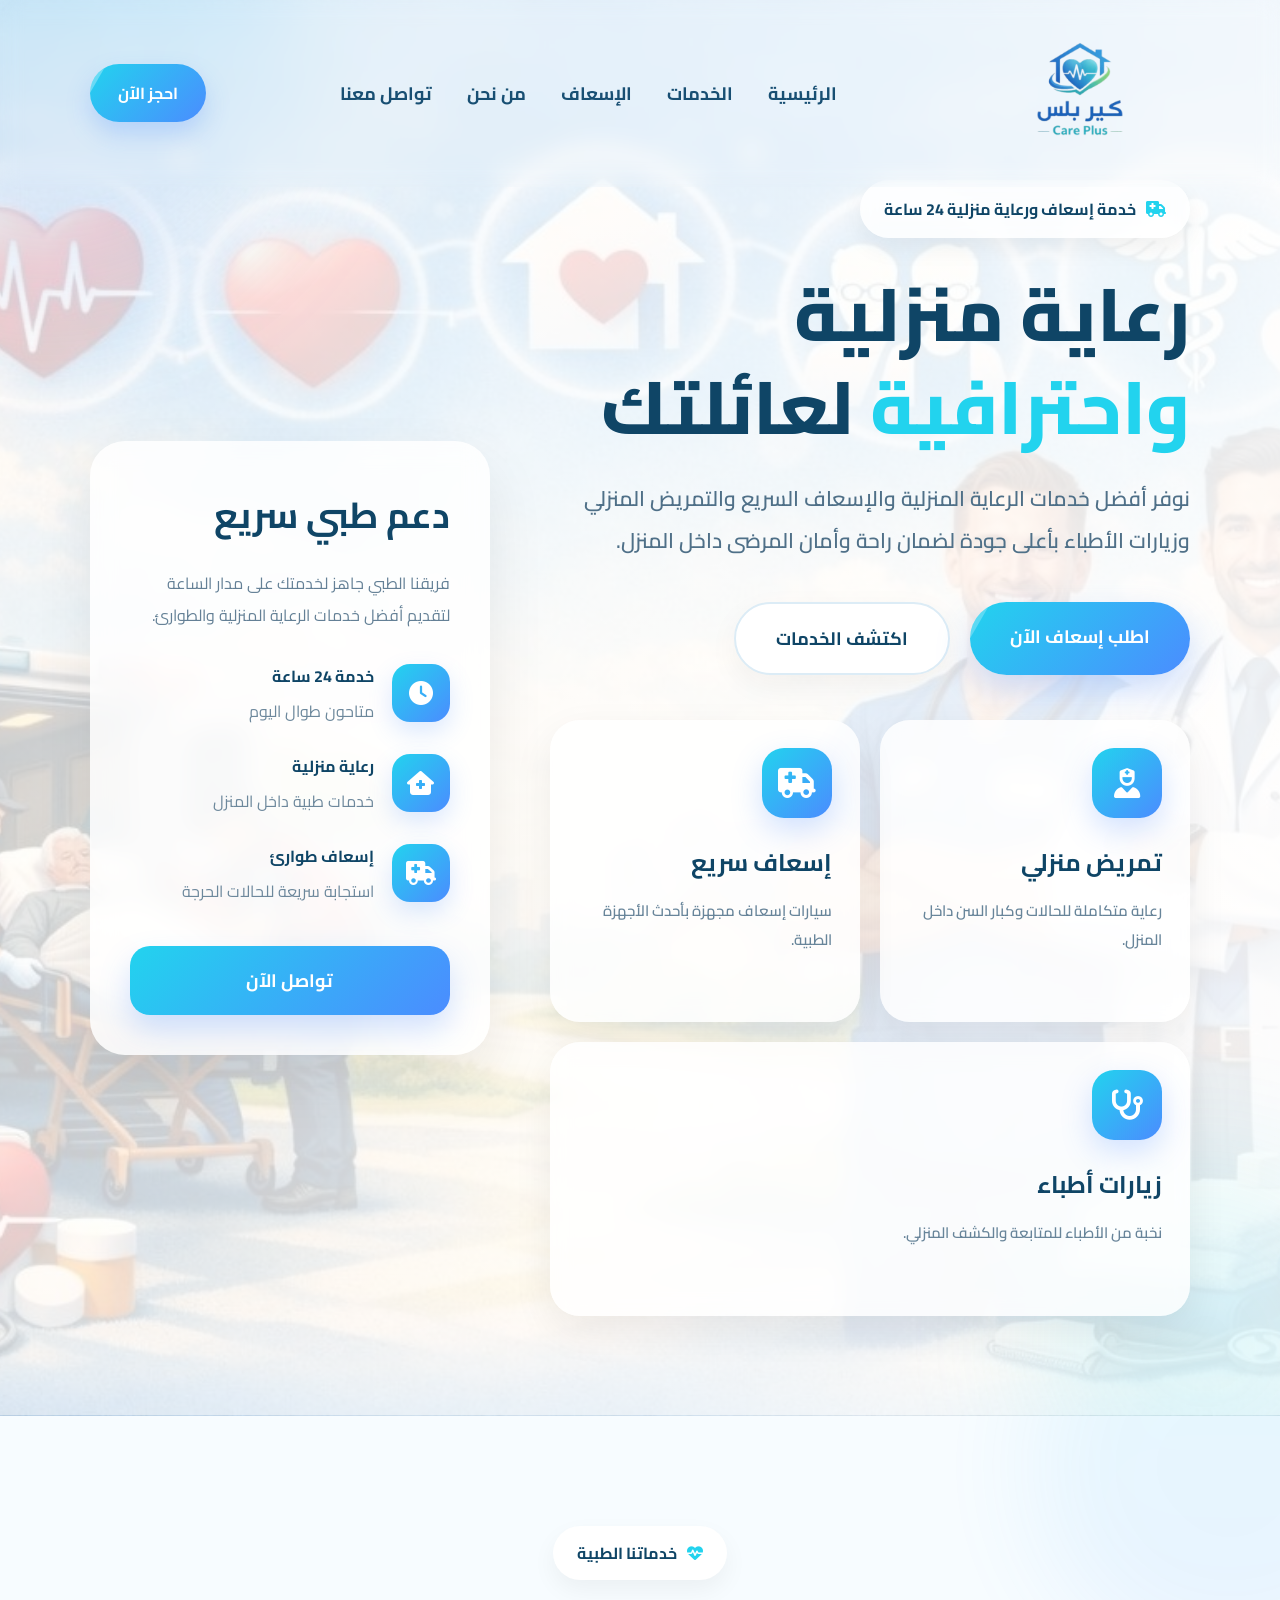
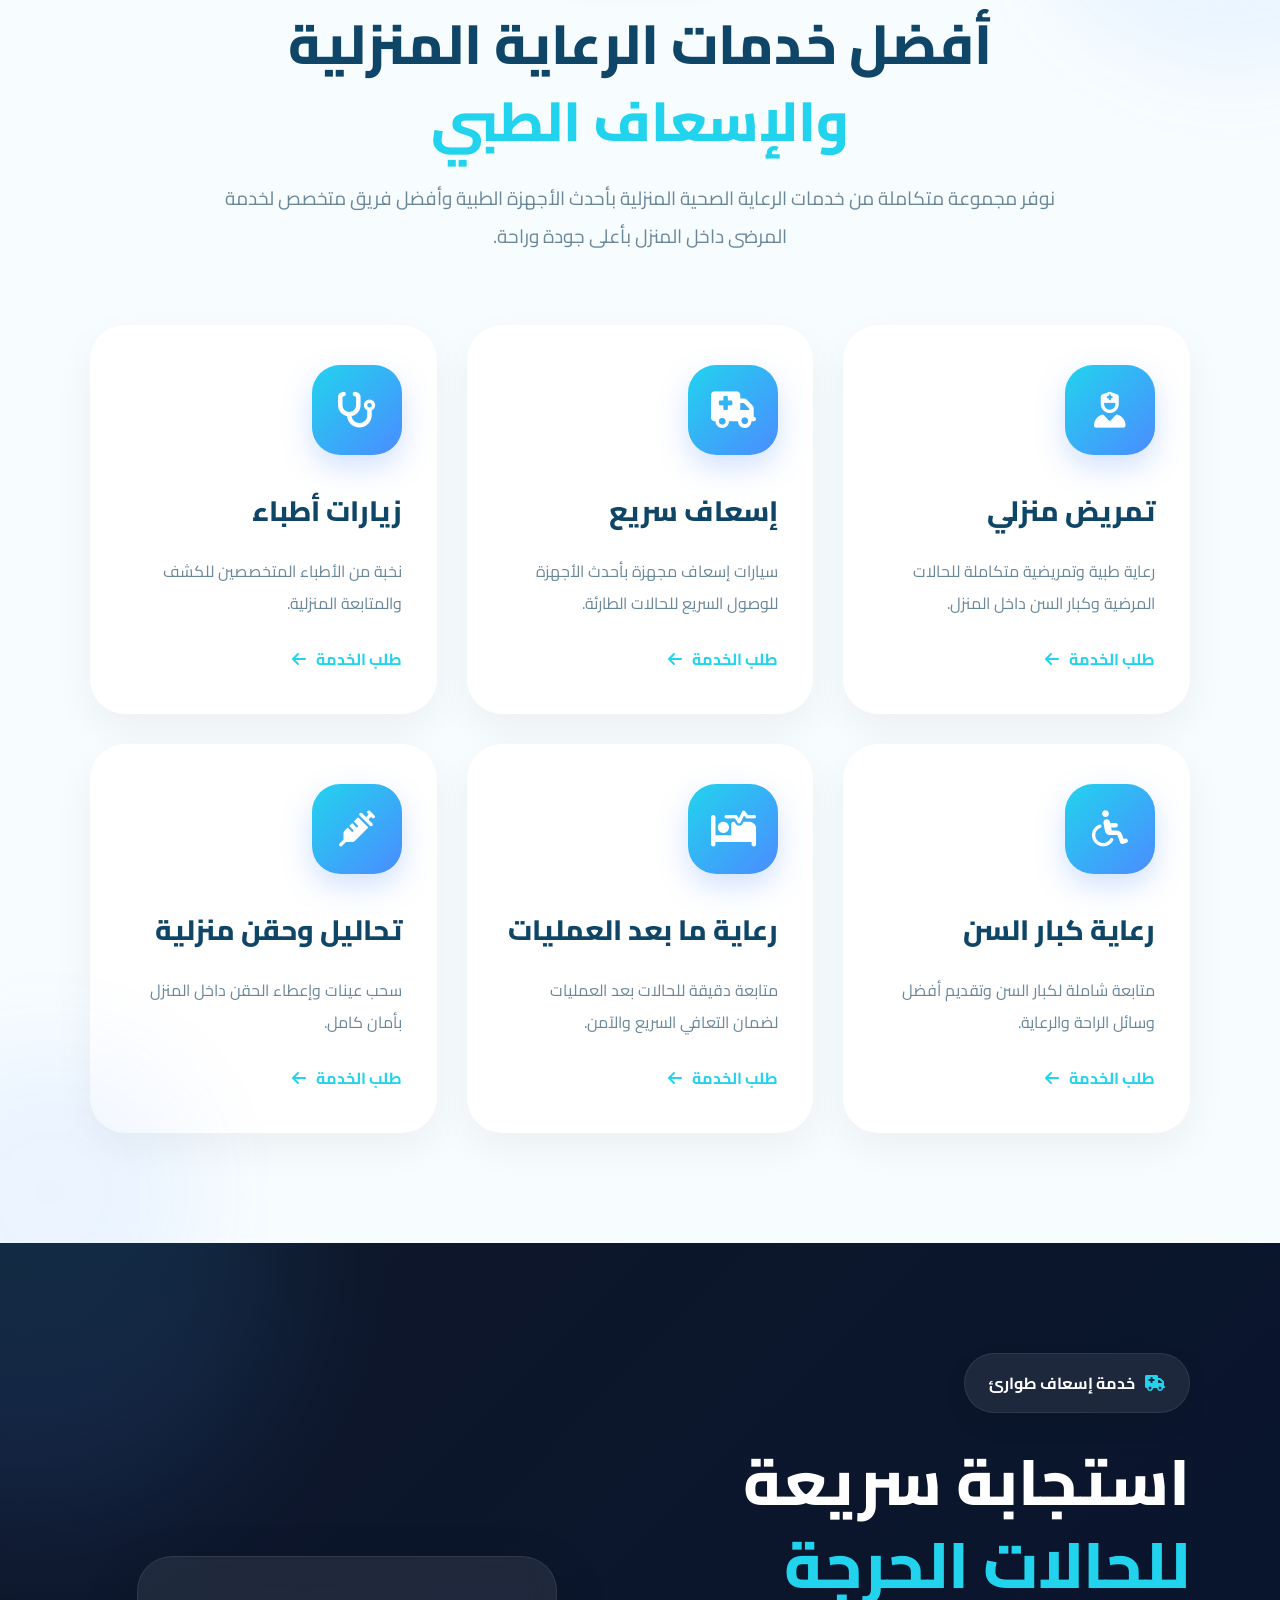
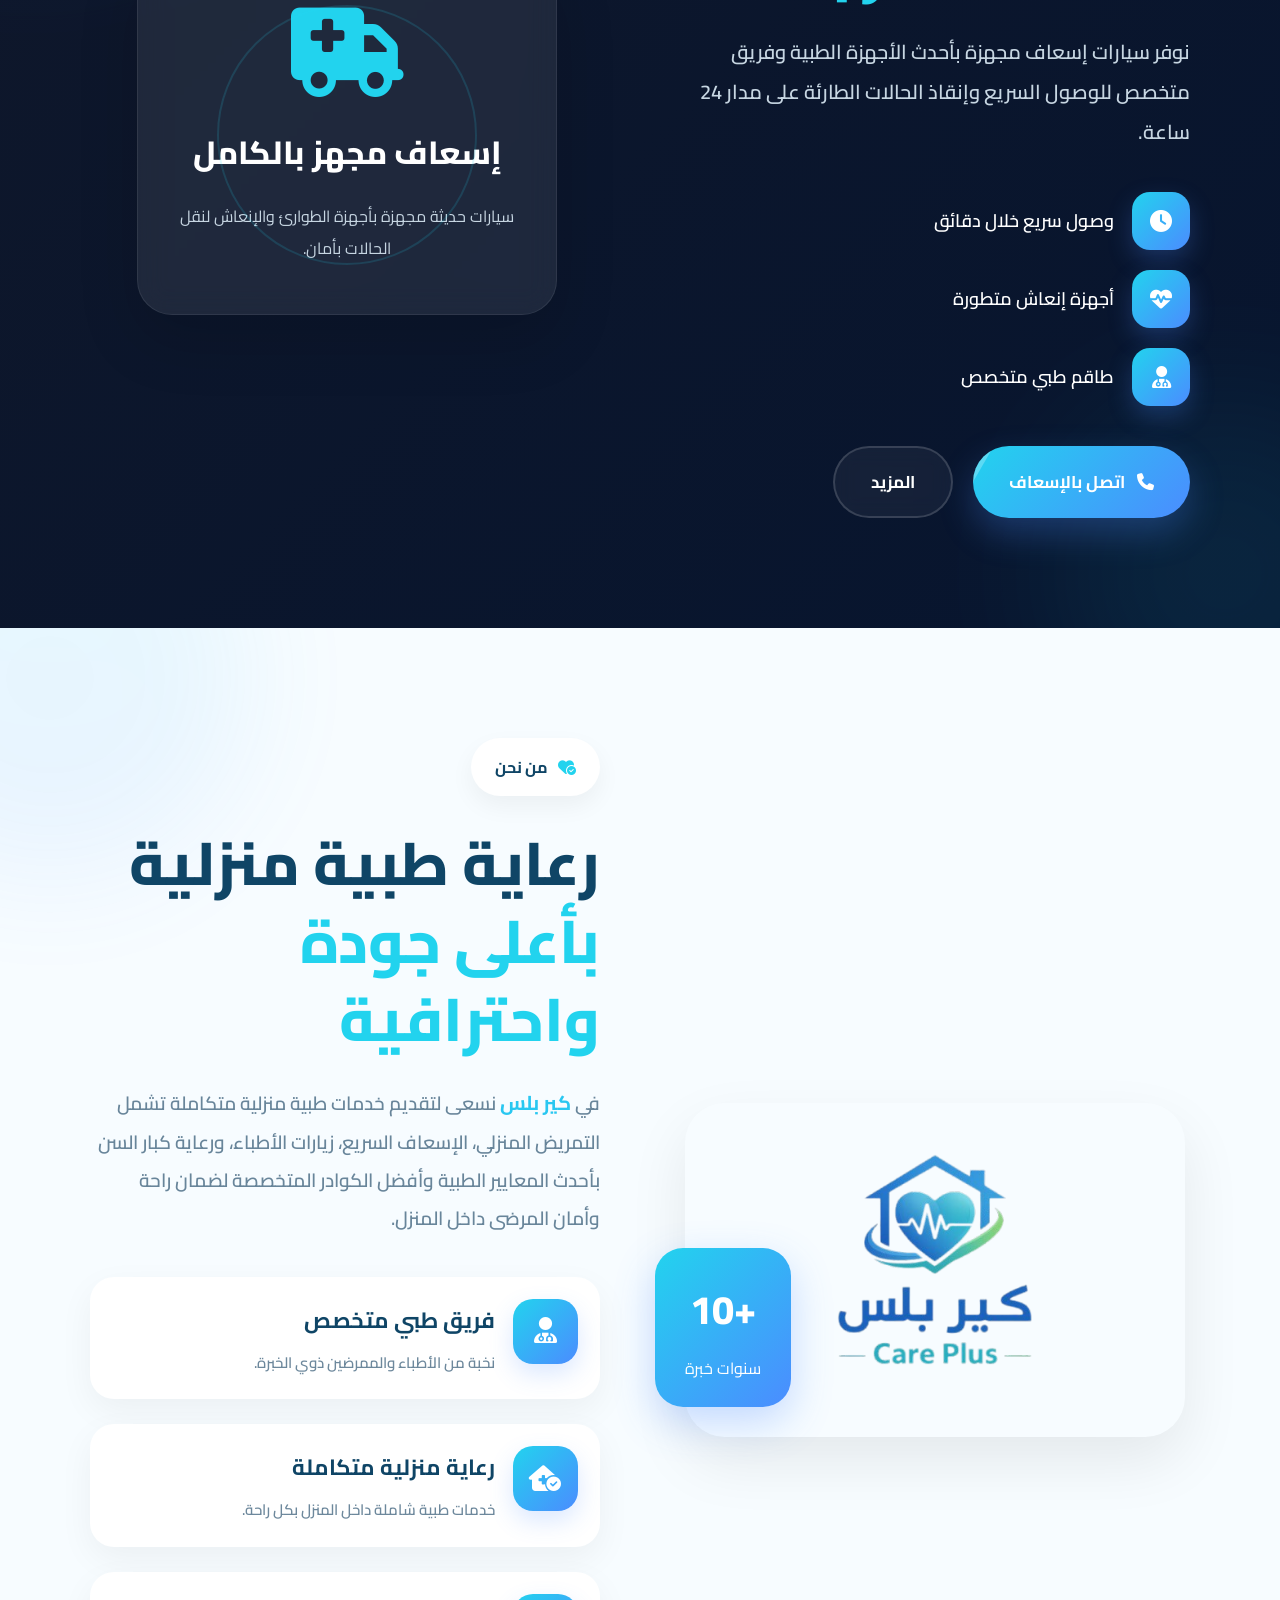
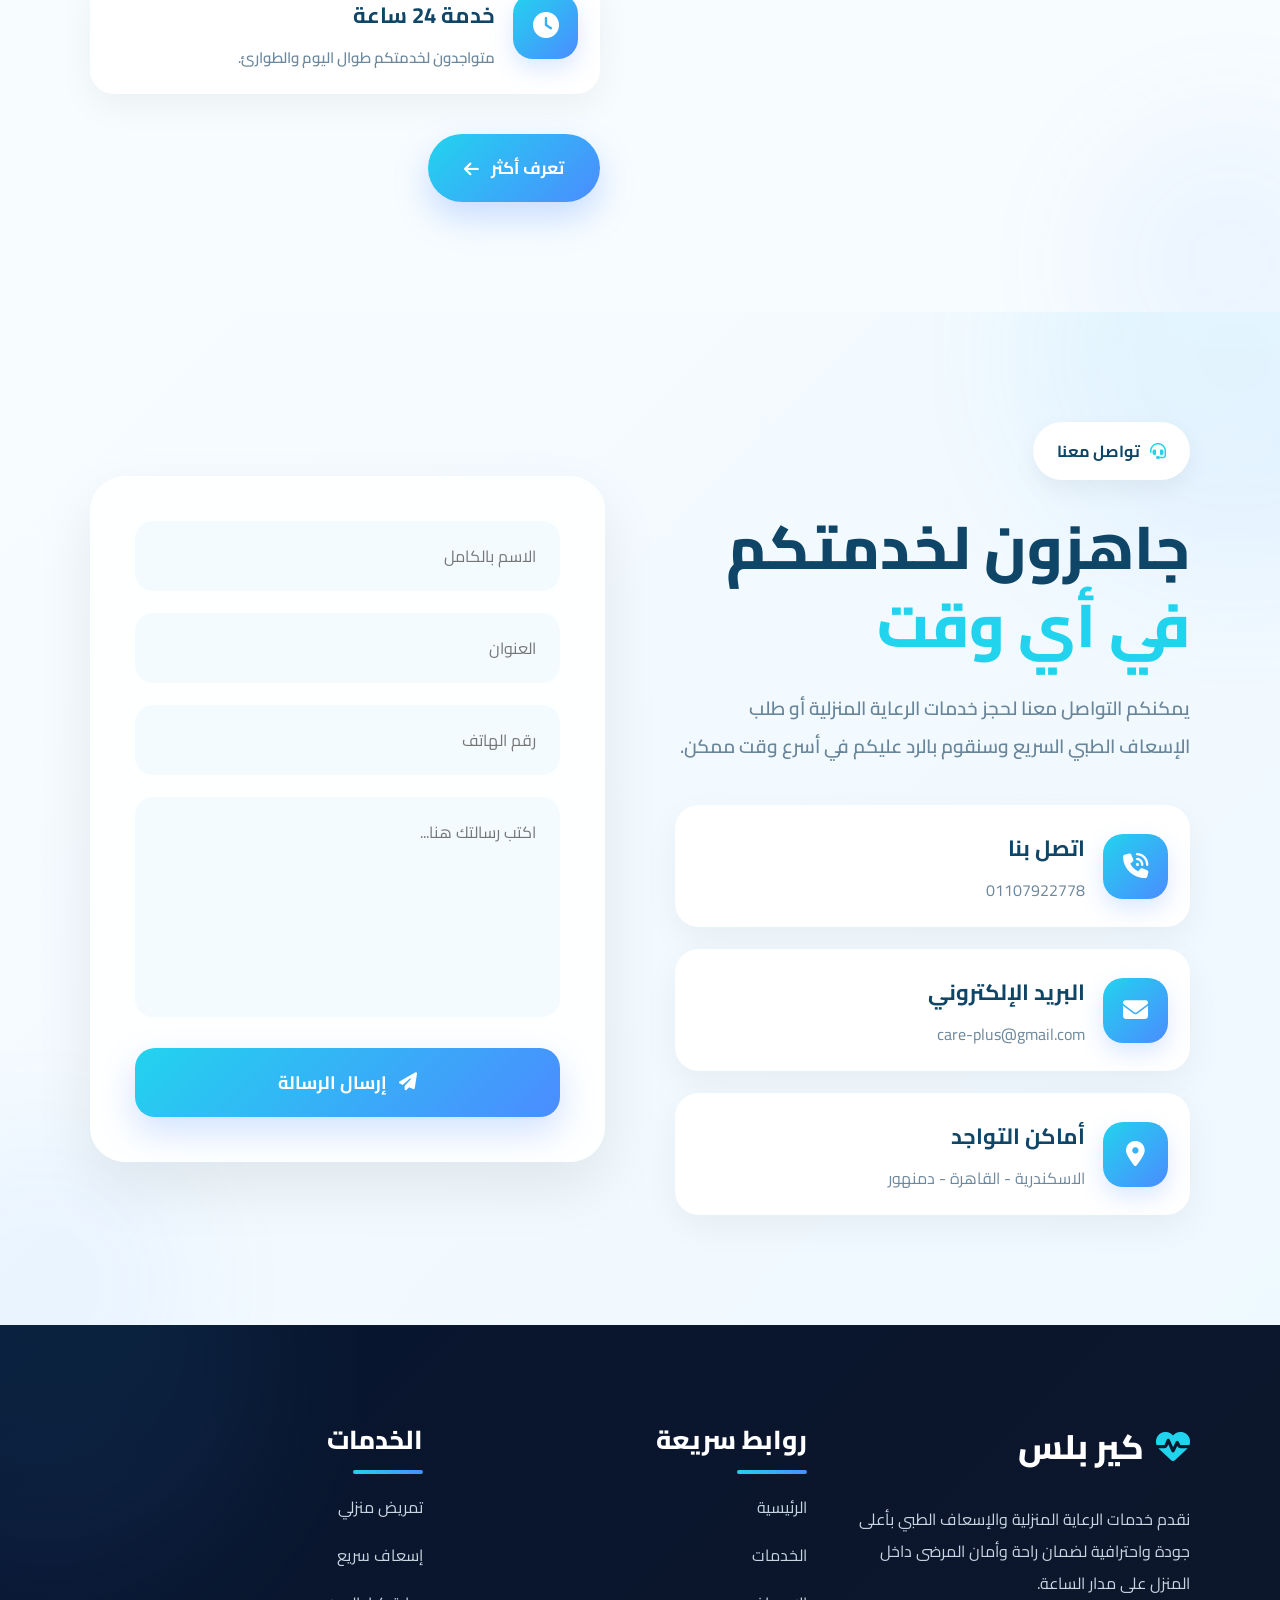
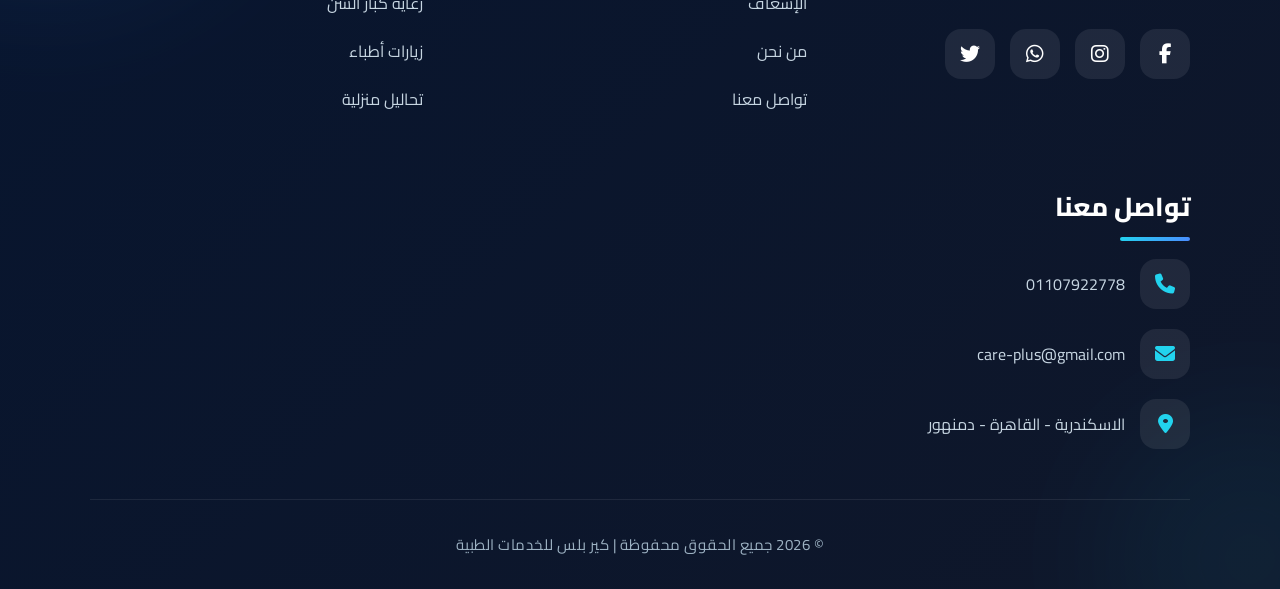
==== commit 47756387: "mm" ====
--- a/index.html
+++ b/index.html
@@ -524,11 +524,7 @@
 						</div>
 
 						<div class="input-box">
-							<input
-								type="email"
-								id="email"
-								placeholder="البريد الإلكتروني"
-								required />
+							<input type="email" id="email" placeholder="العنوان" required />
 						</div>
 
 						<div class="input-box">
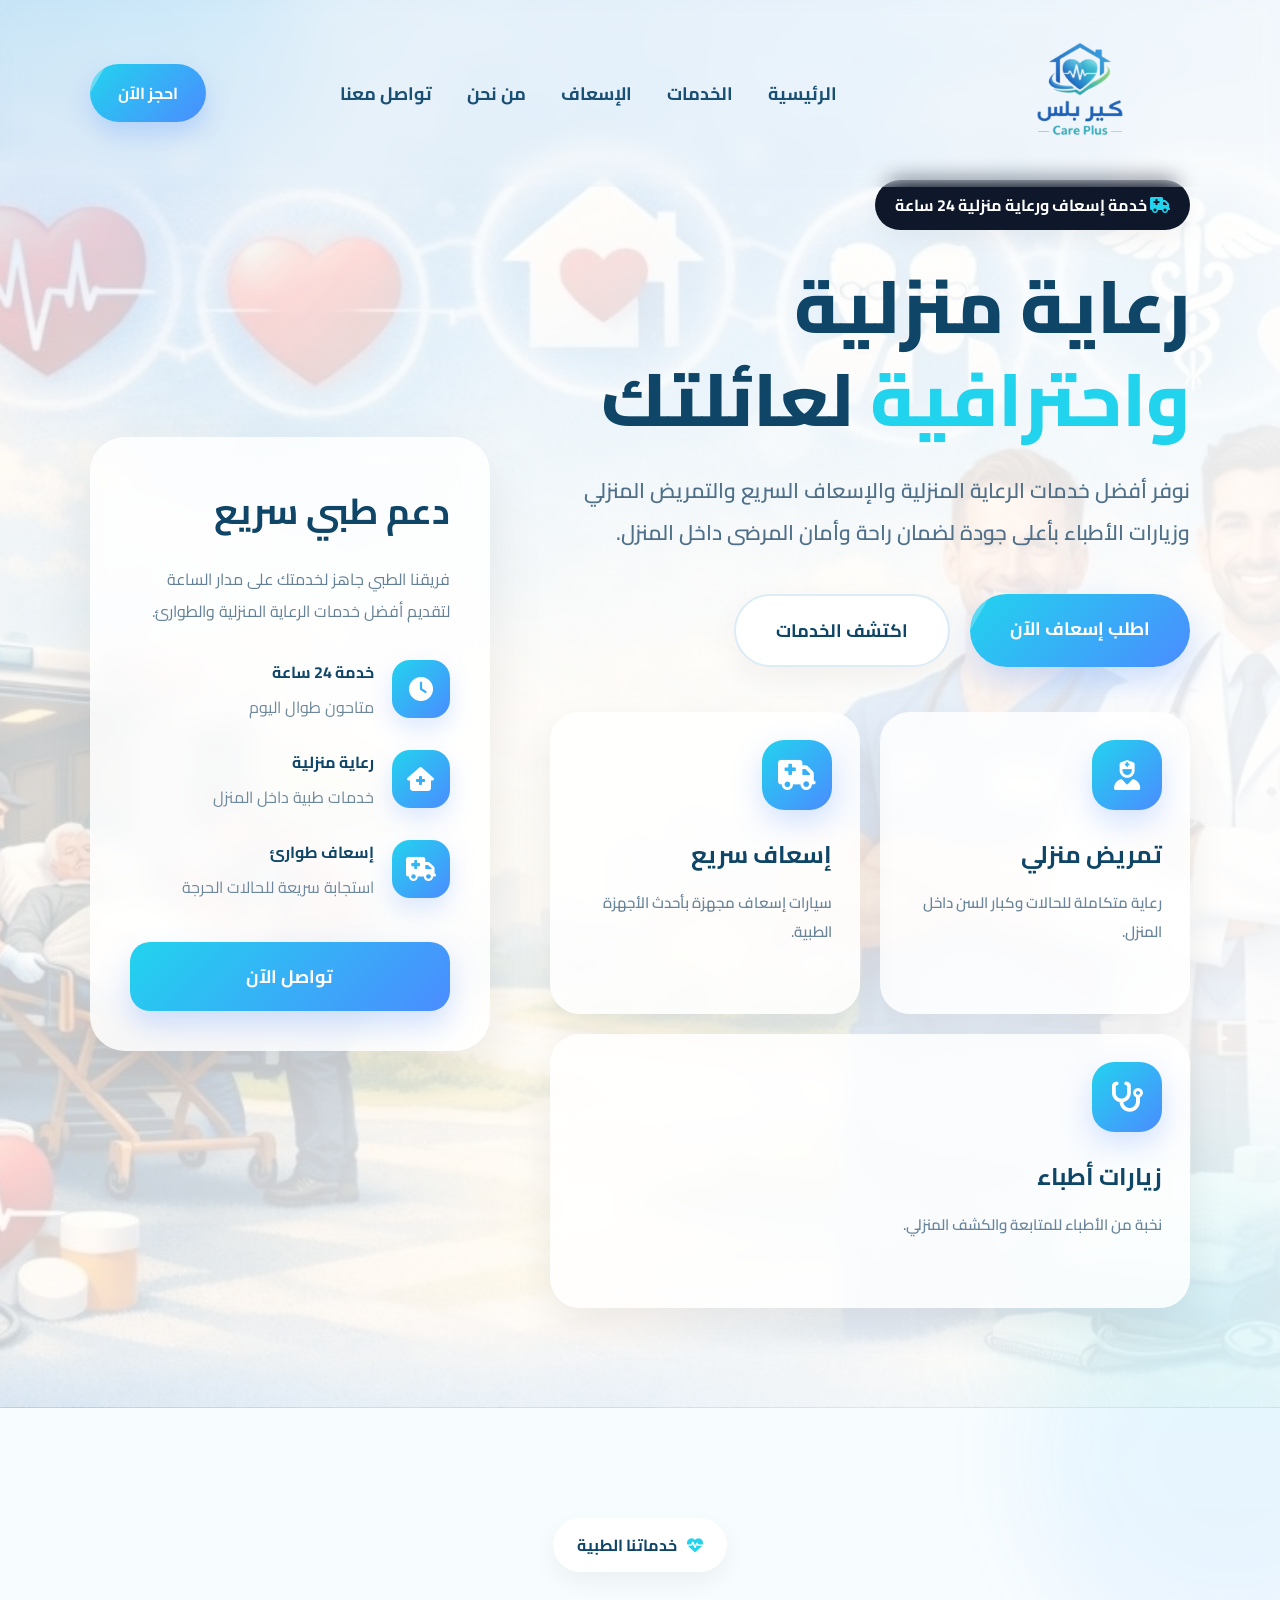
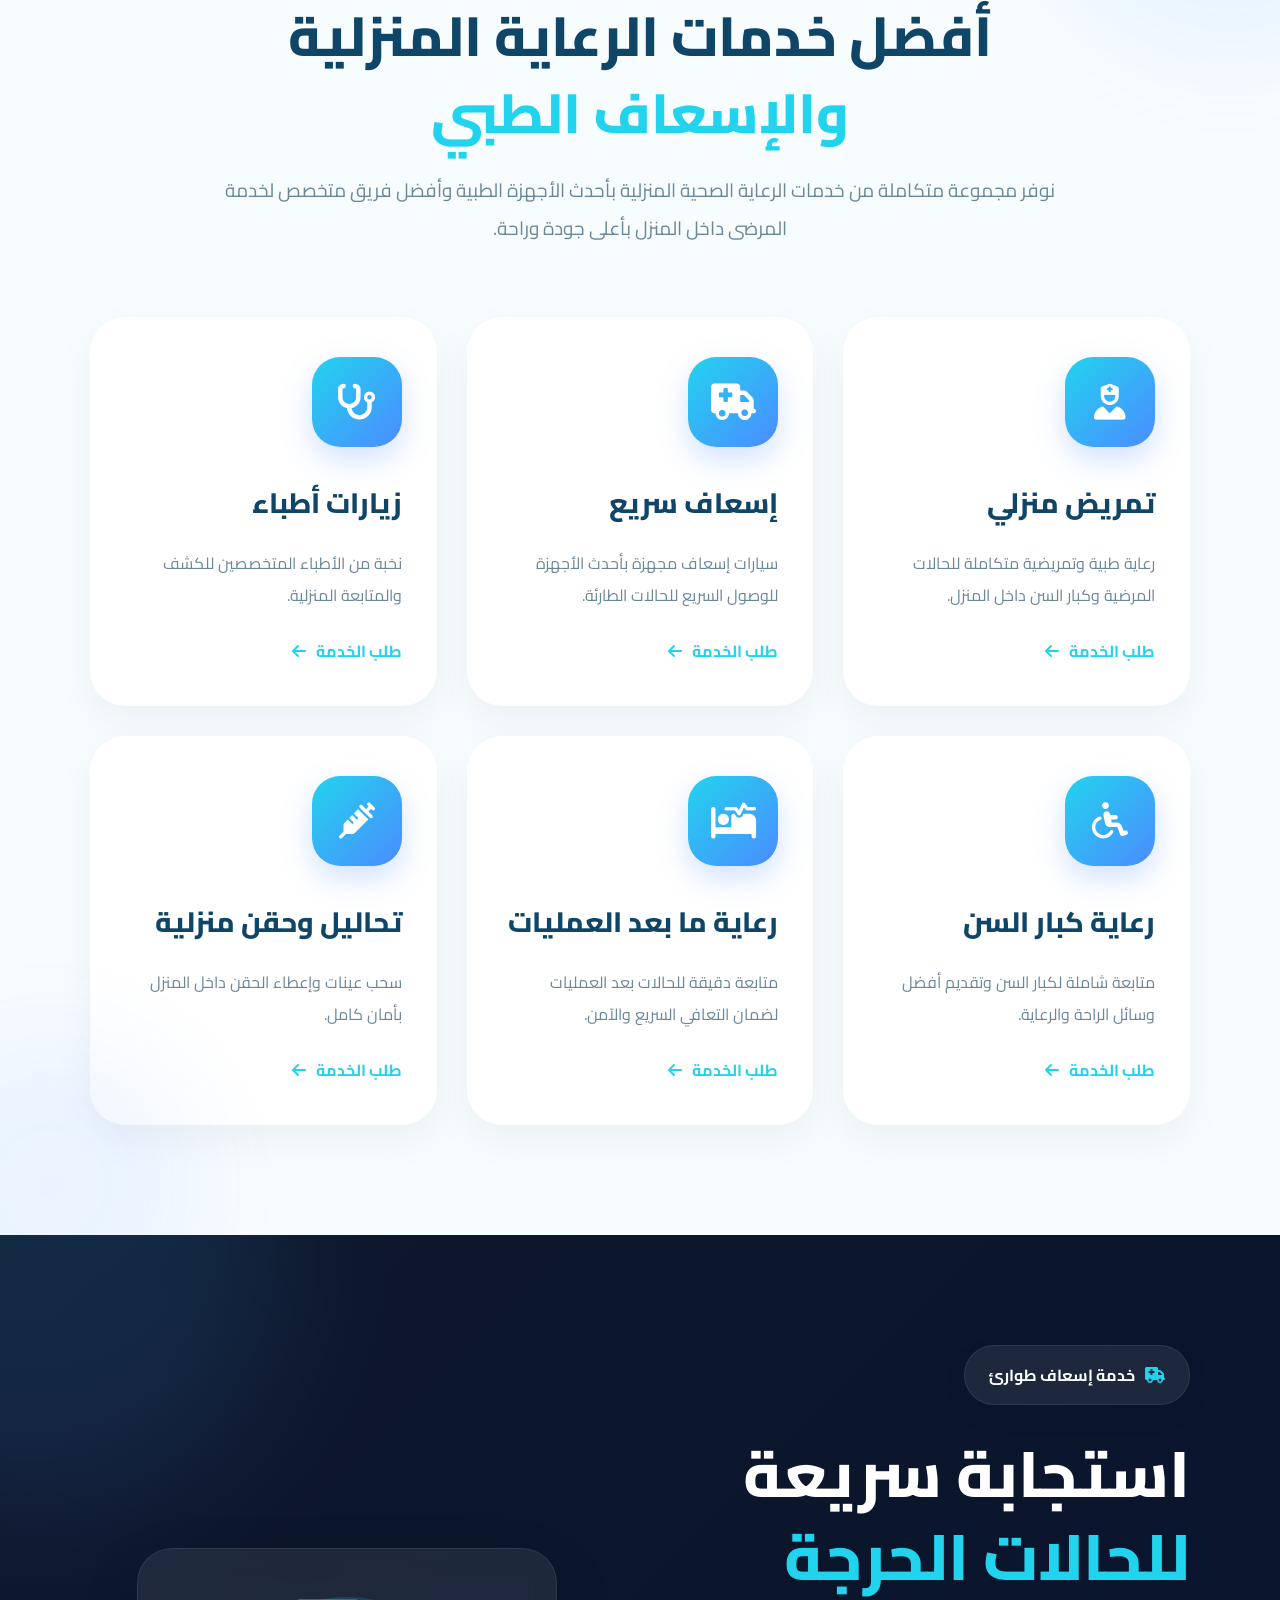
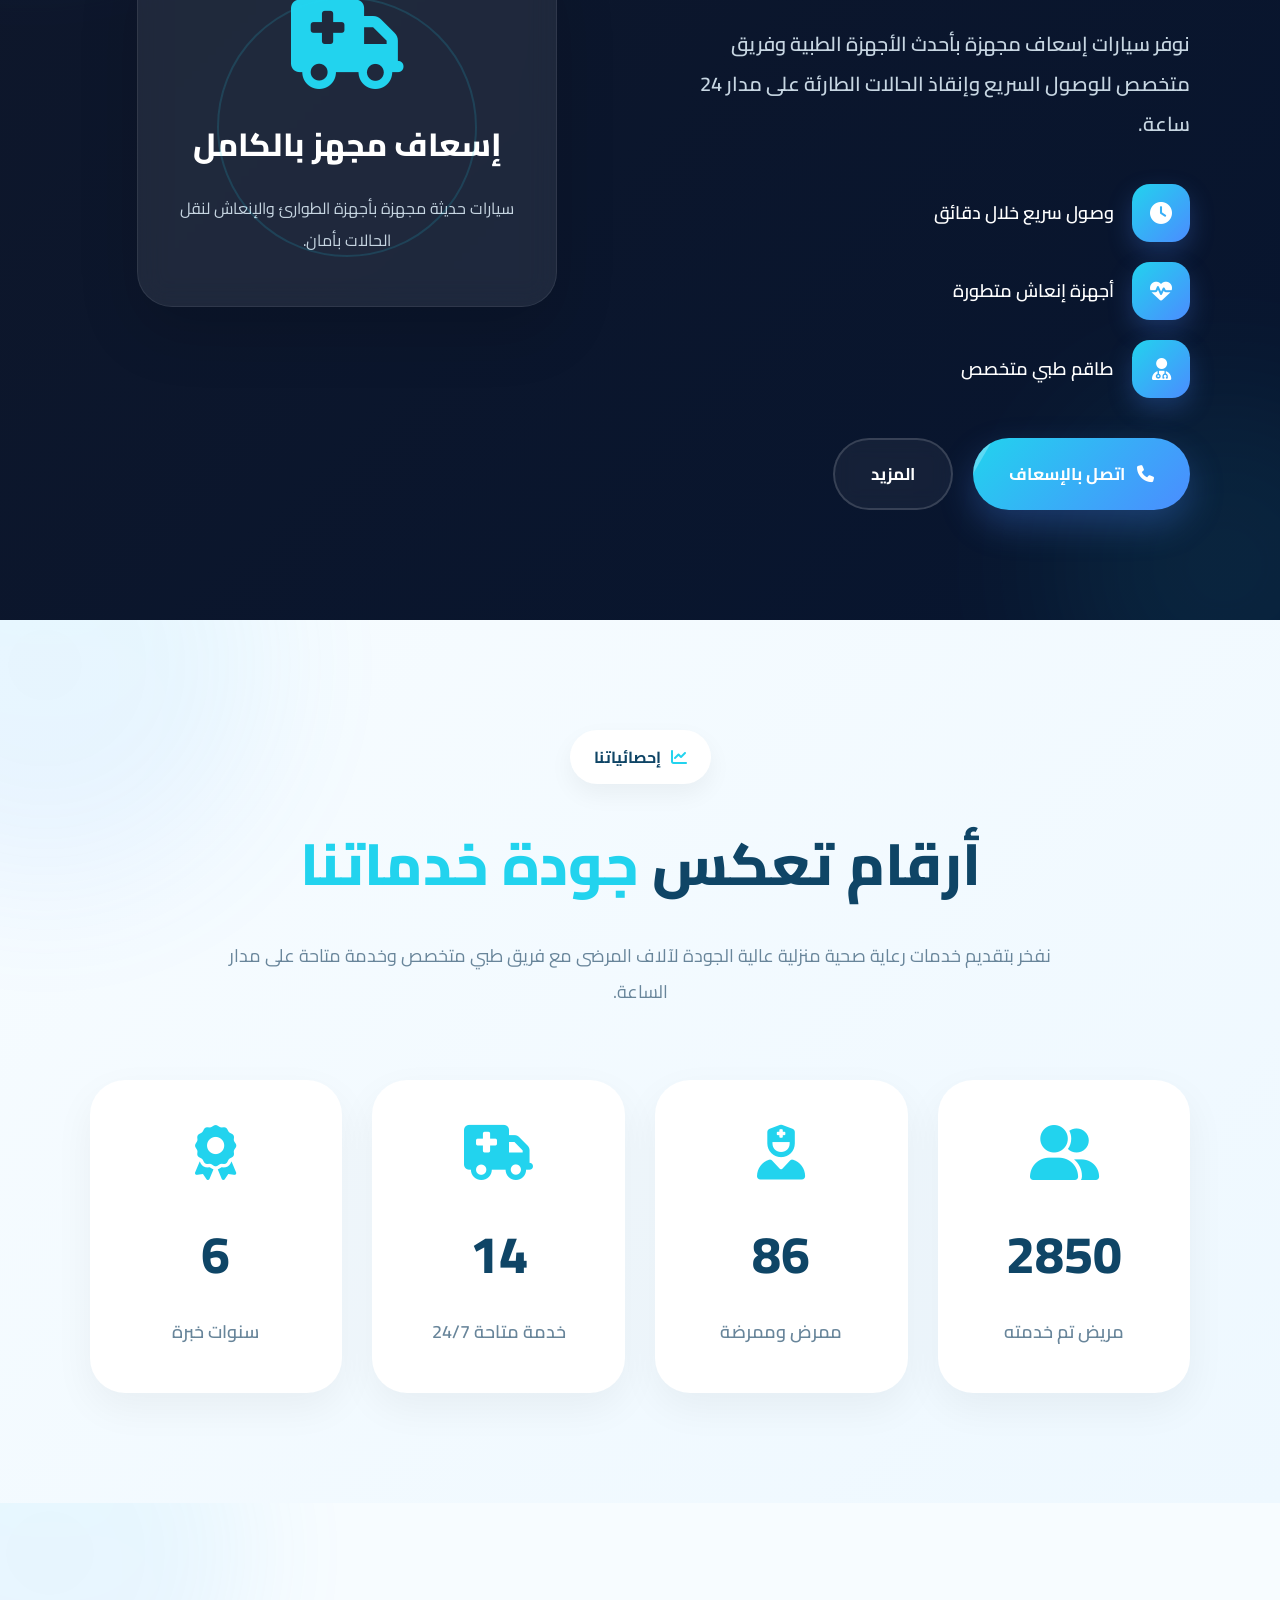
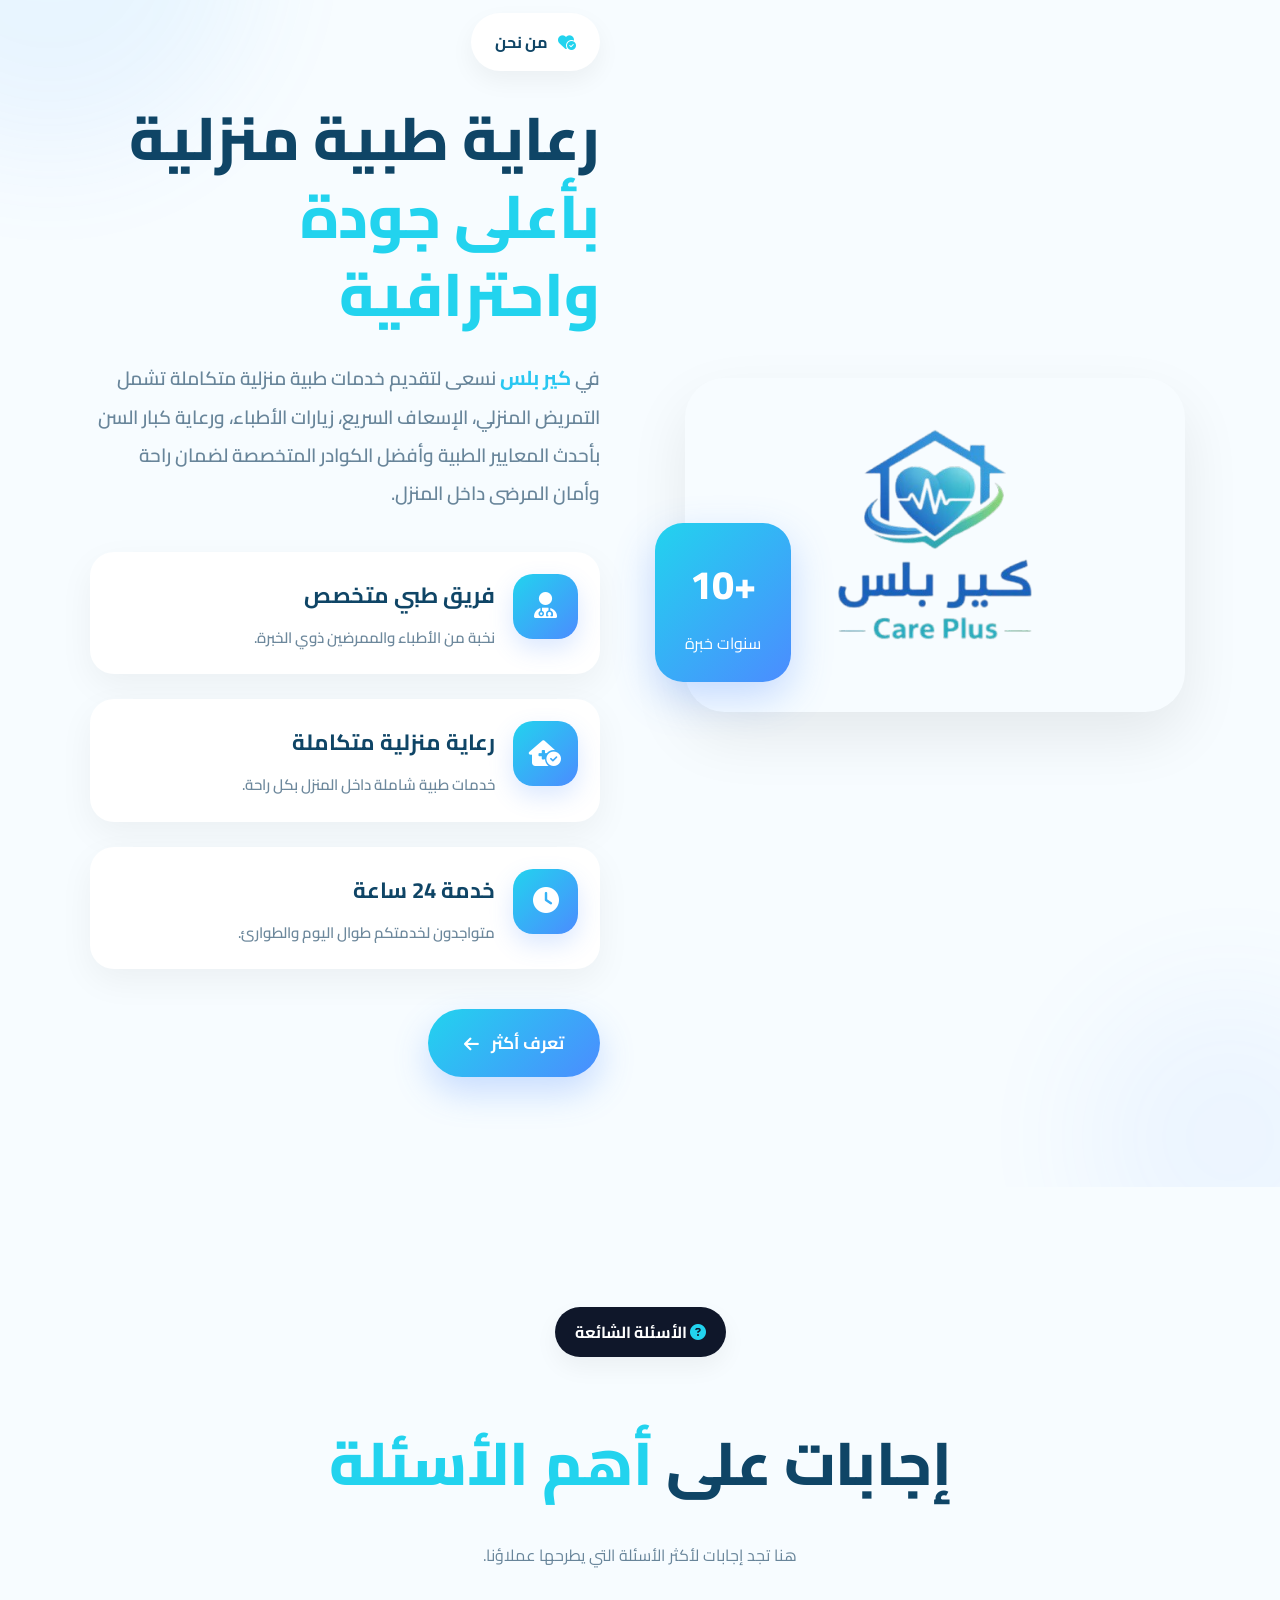
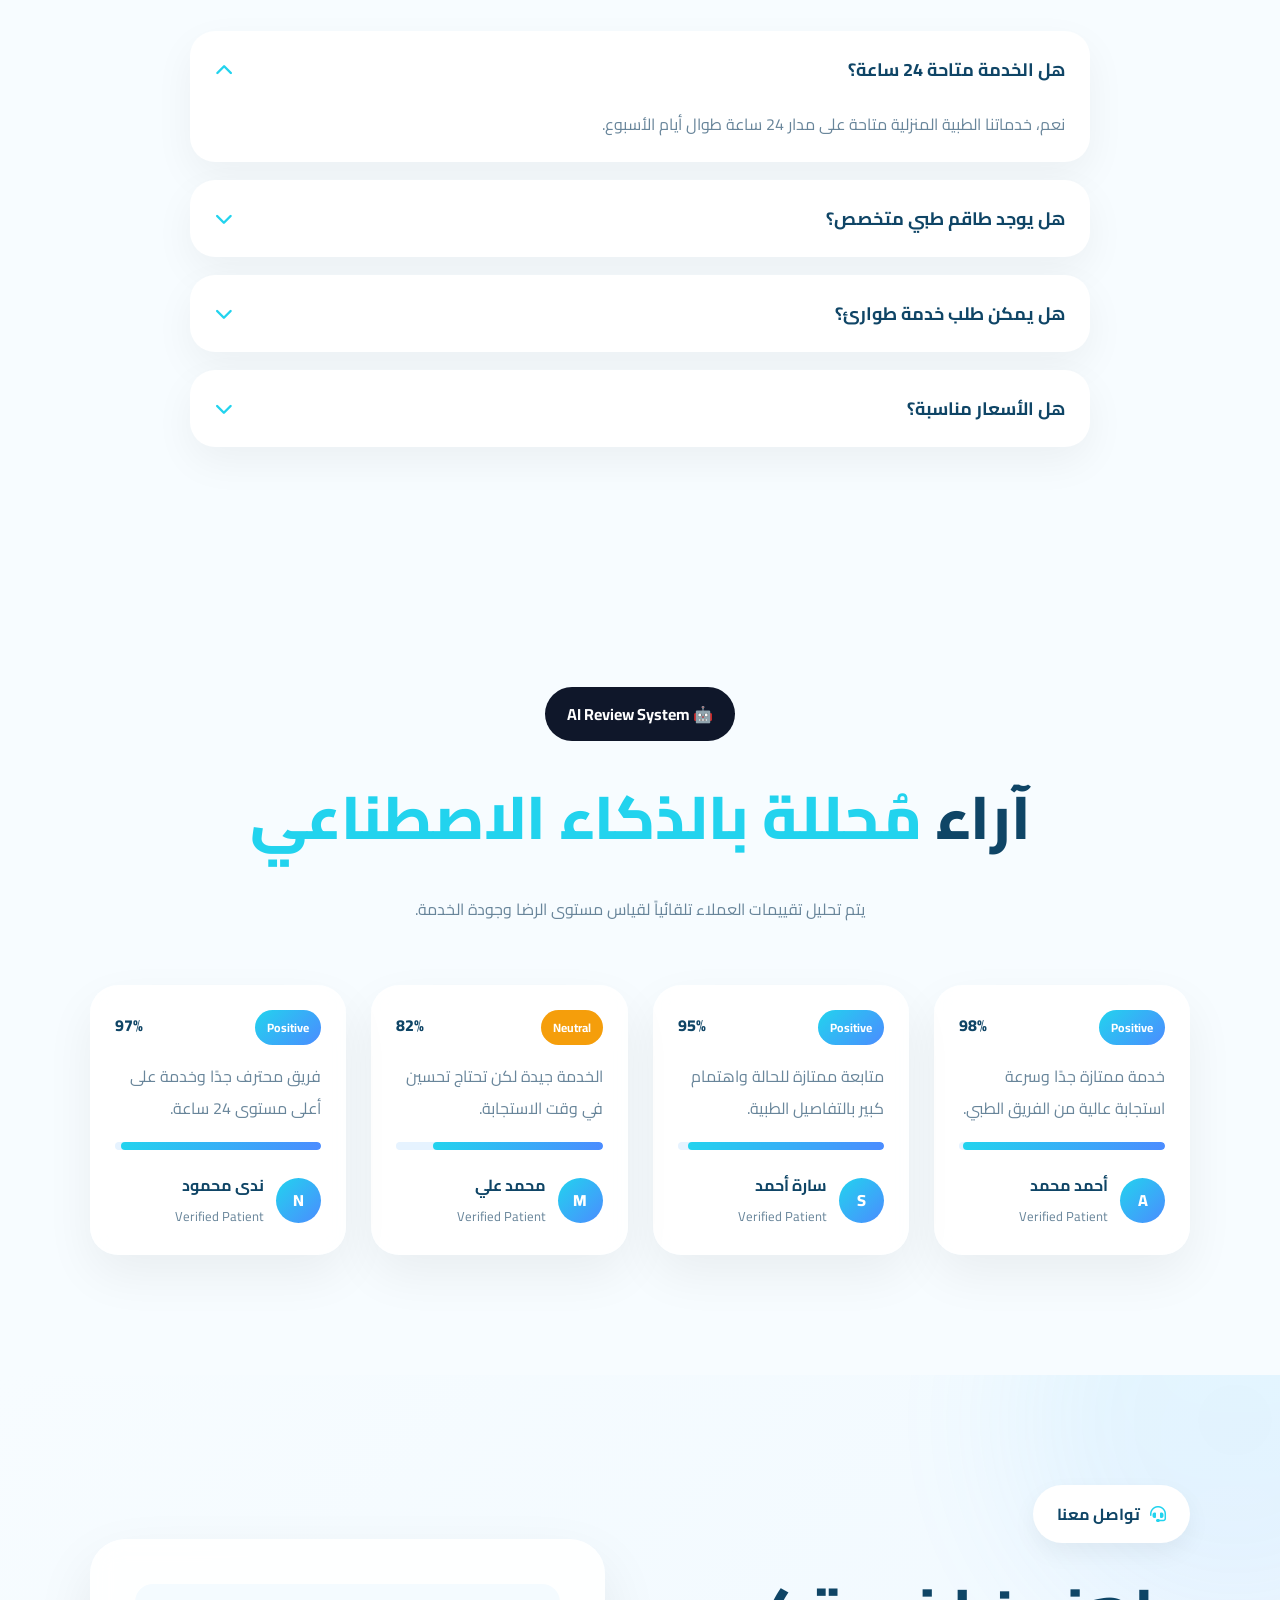
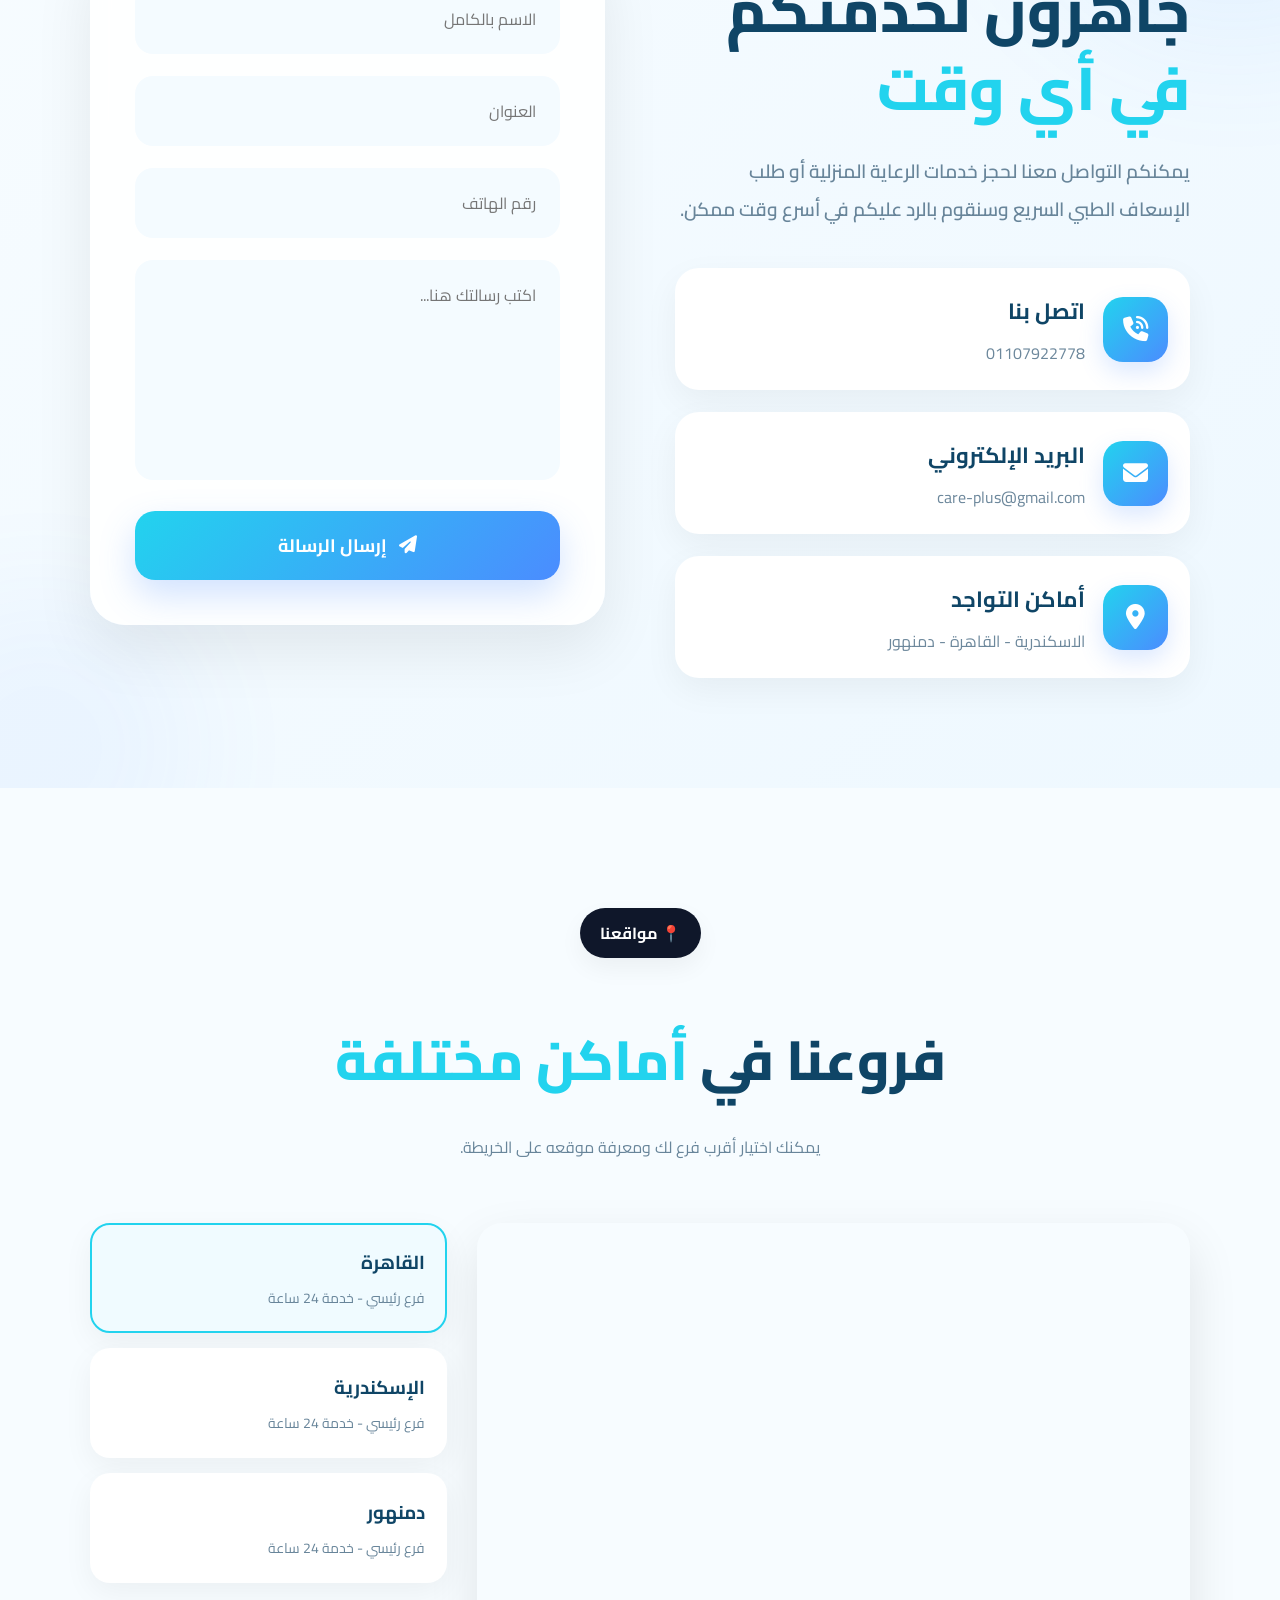
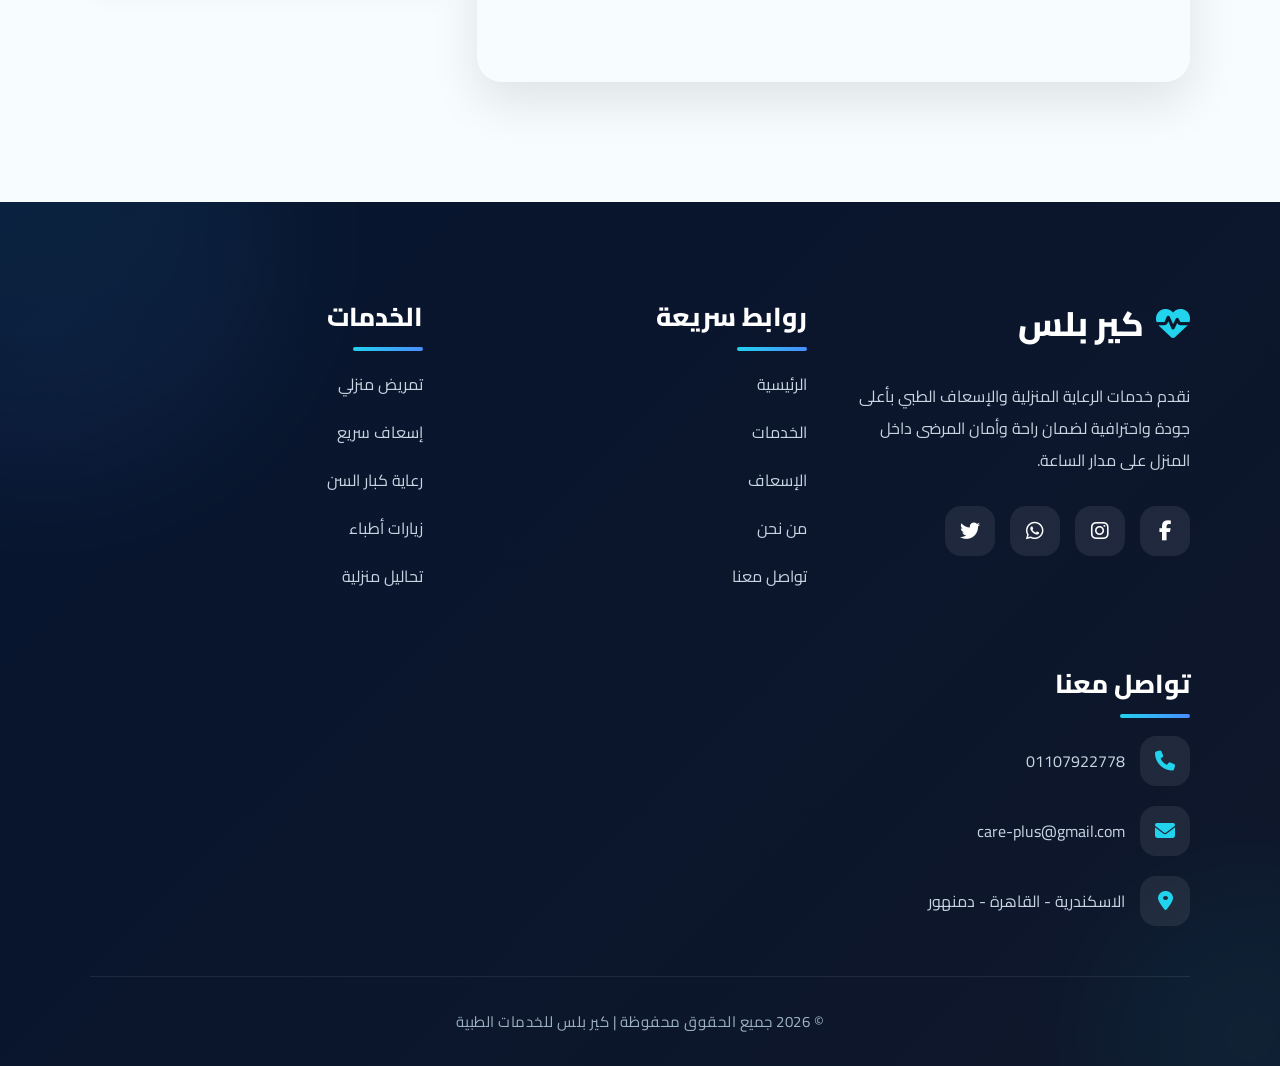
==== commit 22af190b: "nn" ====
--- a/index.html
+++ b/index.html
@@ -382,6 +382,52 @@
 			</div>
 		</section>
 
+		<!-- statstics section -->
+
+		<section class="stats hidden">
+			<div class="stats-container">
+				<div class="stats-header">
+					<span class="stats-badge">
+						<i class="fa-solid fa-chart-line"></i>
+						إحصائياتنا
+					</span>
+
+					<h2>أرقام تعكس <span>جودة خدماتنا</span></h2>
+
+					<p>
+						نفخر بتقديم خدمات رعاية صحية منزلية عالية الجودة لآلاف المرضى مع
+						فريق طبي متخصص وخدمة متاحة على مدار الساعة.
+					</p>
+				</div>
+
+				<div class="stats-grid">
+					<div class="stat-card">
+						<i class="fa-solid fa-user-group"></i>
+						<h3 class="counter" data-target="5000">0</h3>
+						<span>مريض تم خدمته</span>
+					</div>
+
+					<div class="stat-card">
+						<i class="fa-solid fa-user-nurse"></i>
+						<h3 class="counter" data-target="150">0</h3>
+						<span>ممرض وممرضة</span>
+					</div>
+
+					<div class="stat-card">
+						<i class="fa-solid fa-ambulance"></i>
+						<h3 class="counter" data-target="24">0</h3>
+						<span>خدمة متاحة 24/7</span>
+					</div>
+
+					<div class="stat-card">
+						<i class="fa-solid fa-award"></i>
+						<h3 class="counter" data-target="10">0</h3>
+						<span>سنوات خبرة</span>
+					</div>
+				</div>
+			</div>
+		</section>
+
 		<!-- ================= ABOUT SECTION ================= -->
 
 		<section class="about">
@@ -456,6 +502,152 @@
 						تعرف أكثر
 						<i class="fa-solid fa-arrow-left"></i>
 					</a>
+				</div>
+			</div>
+		</section>
+
+		<section class="faq" id="faq">
+			<div class="faq-header">
+				<span class="badge">
+					<i class="fa-solid fa-circle-question"></i>
+					الأسئلة الشائعة
+				</span>
+
+				<h2>إجابات على <span>أهم الأسئلة</span></h2>
+
+				<p>هنا تجد إجابات لأكثر الأسئلة التي يطرحها عملاؤنا.</p>
+			</div>
+
+			<div class="faq-container">
+				<div class="faq-item active">
+					<div class="faq-question">
+						هل الخدمة متاحة 24 ساعة؟
+						<i class="fa-solid fa-chevron-down"></i>
+					</div>
+					<div class="faq-answer">
+						نعم، خدماتنا الطبية المنزلية متاحة على مدار 24 ساعة طوال أيام
+						الأسبوع.
+					</div>
+				</div>
+
+				<div class="faq-item">
+					<div class="faq-question">
+						هل يوجد طاقم طبي متخصص؟
+						<i class="fa-solid fa-chevron-down"></i>
+					</div>
+					<div class="faq-answer">
+						نعم، لدينا فريق من الأطباء والممرضين المؤهلين بأعلى مستوى.
+					</div>
+				</div>
+
+				<div class="faq-item">
+					<div class="faq-question">
+						هل يمكن طلب خدمة طوارئ؟
+						<i class="fa-solid fa-chevron-down"></i>
+					</div>
+					<div class="faq-answer">
+						بالطبع، لدينا خدمة طوارئ سريعة تصل إليك في أقصر وقت ممكن.
+					</div>
+				</div>
+
+				<div class="faq-item">
+					<div class="faq-question">
+						هل الأسعار مناسبة؟
+						<i class="fa-solid fa-chevron-down"></i>
+					</div>
+					<div class="faq-answer">
+						نقدم أسعار تنافسية تناسب جميع الفئات مع أعلى جودة خدمة.
+					</div>
+				</div>
+			</div>
+		</section>
+
+		<section class="ai-testimonials" id="testimonials">
+			<div class="ai-header">
+				<span class="ai-badge">🤖 AI Review System</span>
+
+				<h2>آراء <span>مُحللة بالذكاء الاصطناعي</span></h2>
+
+				<p>
+					يتم تحليل تقييمات العملاء تلقائياً لقياس مستوى الرضا وجودة الخدمة.
+				</p>
+			</div>
+
+			<div class="ai-grid">
+				<div class="ai-card positive">
+					<div class="ai-top">
+						<span class="tag">Positive</span>
+						<span class="score">98%</span>
+					</div>
+
+					<p>خدمة ممتازة جدًا وسرعة استجابة عالية من الفريق الطبي.</p>
+
+					<div class="ai-bar"><span style="width: 98%"></span></div>
+
+					<div class="ai-user">
+						<div class="avatar">A</div>
+						<div>
+							<h4>أحمد محمد</h4>
+							<span>Verified Patient</span>
+						</div>
+					</div>
+				</div>
+
+				<div class="ai-card positive">
+					<div class="ai-top">
+						<span class="tag">Positive</span>
+						<span class="score">95%</span>
+					</div>
+
+					<p>متابعة ممتازة للحالة واهتمام كبير بالتفاصيل الطبية.</p>
+
+					<div class="ai-bar"><span style="width: 95%"></span></div>
+
+					<div class="ai-user">
+						<div class="avatar">S</div>
+						<div>
+							<h4>سارة أحمد</h4>
+							<span>Verified Patient</span>
+						</div>
+					</div>
+				</div>
+
+				<div class="ai-card neutral">
+					<div class="ai-top">
+						<span class="tag">Neutral</span>
+						<span class="score">82%</span>
+					</div>
+
+					<p>الخدمة جيدة لكن تحتاج تحسين في وقت الاستجابة.</p>
+
+					<div class="ai-bar"><span style="width: 82%"></span></div>
+
+					<div class="ai-user">
+						<div class="avatar">M</div>
+						<div>
+							<h4>محمد علي</h4>
+							<span>Verified Patient</span>
+						</div>
+					</div>
+				</div>
+
+				<div class="ai-card positive">
+					<div class="ai-top">
+						<span class="tag">Positive</span>
+						<span class="score">97%</span>
+					</div>
+
+					<p>فريق محترف جدًا وخدمة على أعلى مستوى 24 ساعة.</p>
+
+					<div class="ai-bar"><span style="width: 97%"></span></div>
+
+					<div class="ai-user">
+						<div class="avatar">N</div>
+						<div>
+							<h4>ندى محمود</h4>
+							<span>Verified Patient</span>
+						</div>
+					</div>
 				</div>
 			</div>
 		</section>
@@ -548,6 +740,45 @@
 			</div>
 		</section>
 
+		<section class="locations" id="locations">
+			<div class="locations-header">
+				<span class="badge">📍 مواقعنا</span>
+
+				<h2>فروعنا في <span>أماكن مختلفة</span></h2>
+
+				<p>يمكنك اختيار أقرب فرع لك ومعرفة موقعه على الخريطة.</p>
+			</div>
+
+			<div class="locations-container">
+				<!-- MAP -->
+				<div class="map-box">
+					<iframe
+						id="mapFrame"
+						src="https://www.google.com/maps?q=Cairo,Egypt&output=embed"
+						allowfullscreen>
+					</iframe>
+				</div>
+
+				<!-- LOCATIONS LIST -->
+				<div class="locations-list">
+					<div class="location active" onclick="changeMap('Cairo, Egypt')">
+						<h3>القاهرة</h3>
+						<p>فرع رئيسي - خدمة 24 ساعة</p>
+					</div>
+
+					<div class="location" onclick="changeMap('Alexandria, Egypt')">
+						<h3>الإسكندرية</h3>
+						<p>فرع رئيسي - خدمة 24 ساعة</p>
+					</div>
+
+					<div class="location" onclick="changeMap('damnhour, Egypt')">
+						<h3>دمنهور</h3>
+						<p>فرع رئيسي - خدمة 24 ساعة</p>
+					</div>
+				</div>
+			</div>
+		</section>
+
 		<!-- ================= FOOTER ================= -->
 
 		<footer class="footer">
--- a/style.css
+++ b/style.css
@@ -1,2656 +1,3557 @@
-/* =========================================================
-                        GLOBAL
-========================================================= */
-
-* {
-	margin: 0;
-	padding: 0;
-	box-sizing: border-box;
-	font-family: "Cairo", sans-serif;
-}
-
-html {
-	scroll-behavior: smooth;
-}
-
-body {
-	overflow-x: hidden;
-	background: #f4fbff;
-}
-
-/* FIX OVERFLOW */
-
-img {
-	max-width: 100%;
-	display: block;
-}
-
-section,
-div,
-nav {
-	max-width: 100%;
-}
-
-/* =========================================================
-                        SCROLLBAR
-========================================================= */
-
-::-webkit-scrollbar {
-	width: 10px;
-}
-
-::-webkit-scrollbar-track {
-	background: #eaf7ff;
-}
-
-::-webkit-scrollbar-thumb {
-	background: linear-gradient(#22d3ee, #4b8cff);
-	border-radius: 30px;
-}
-
-/* =========================================================
-                        ANIMATIONS
-========================================================= */
-
-@keyframes floating {
-	0% {
-		transform: translateY(0px);
-	}
-
-	50% {
-		transform: translateY(-15px);
-	}
-
-	100% {
-		transform: translateY(0px);
-	}
-}
-
-@keyframes pulseMove {
-	0% {
-		transform: scale(1) translate(0, 0);
-	}
-
-	50% {
-		transform: scale(1.15) translate(30px, -20px);
-	}
-
-	100% {
-		transform: scale(1) translate(0, 0);
-	}
-}
-
-@keyframes fadeRight {
-	from {
-		opacity: 0;
-		transform: translateX(-80px);
-	}
-
-	to {
-		opacity: 1;
-		transform: translateX(0);
-	}
-}
-
-@keyframes fadeLeft {
-	from {
-		opacity: 0;
-		transform: translateX(80px);
-	}
-
-	to {
-		opacity: 1;
-		transform: translateX(0);
-	}
-}
-
-@keyframes glowText {
-	0% {
-		text-shadow: 0 0 0px #22d3ee;
-	}
-
-	50% {
-		text-shadow: 0 0 15px #22d3ee;
-	}
-
-	100% {
-		text-shadow: 0 0 0px #22d3ee;
-	}
-}
-
-@keyframes badgePulse {
-	0% {
-		transform: scale(1);
-	}
-
-	50% {
-		transform: scale(1.03);
-	}
-
-	100% {
-		transform: scale(1);
-	}
-}
-
-@keyframes navSlide {
-	from {
-		transform: translateY(-100%);
-		opacity: 0;
-	}
-
-	to {
-		transform: translateY(0);
-		opacity: 1;
-	}
-}
-
-/* =========================================================
-                        HERO
-========================================================= */
-
-.hero {
-	width: 100%;
-	min-height: 100vh;
-
-	background:
-		linear-gradient(
-			to left,
-			rgba(255, 255, 255, 0.92),
-			rgba(255, 255, 255, 0.78)
-		),
-		url("./images/photo_٢٠٢٦-٠٤-٢٩_١٦-٢٨-٣٩.jpg");
-
-	background-size: cover;
-	background-position: center;
-
-	position: relative;
-	overflow: hidden;
-}
-
-/* GLOW EFFECTS */
-
-.hero::before {
-	content: "";
-	position: absolute;
-	width: 500px;
-	height: 500px;
-	border-radius: 50%;
-	background: linear-gradient(#22d3ee, #4b8cff);
-	top: -200px;
-	left: -200px;
-	opacity: 0.15;
-	filter: blur(70px);
-	animation: pulseMove 8s linear infinite;
-}
-
-.hero::after {
-	content: "";
-	position: absolute;
-	width: 350px;
-	height: 350px;
-	border-radius: 50%;
-	background: #22d3ee;
-	right: -100px;
-	bottom: -100px;
-	opacity: 0.12;
-	filter: blur(70px);
-	animation: pulseMove 6s linear infinite alternate;
-}
-
-/* =========================================================
-                        NAVBAR
-========================================================= */
-
-nav {
-	width: 100%;
-	padding: 20px 7%;
-
-	display: flex;
-	align-items: center;
-	justify-content: space-between;
-
-	position: absolute;
-	top: 0;
-	left: 0;
-
-	z-index: 1000;
-
-	background: transparent;
-
-	backdrop-filter: blur(10px);
-
-	transition: 0.4s ease;
-}
-
-nav.active {
-	position: fixed;
-	background: rgba(255, 255, 255, 0.9);
-	backdrop-filter: blur(14px);
-	padding: 14px 7%;
-	box-shadow: 0 10px 30px rgba(0, 0, 0, 0.08);
-
-	animation: navSlide 0.5s ease;
-}
-
-/* LOGO */
-
-.logo {
-	display: flex;
-	align-items: center;
-	gap: 10px;
-
-	font-size: 30px;
-	font-weight: 800;
-
-	color: #0f4566;
-
-	z-index: 1001;
-}
-
-.logo .care-plus {
-	width: clamp(140px, 18vw, 220px);
-	height: auto;
-
-	transition: 0.4s ease;
-}
-
-nav.active .care-plus {
-	transform: scale(0.92);
-}
-
-/* NAV LINKS */
-
-.nav-links {
-	list-style: none;
-
-	display: flex;
-	align-items: center;
-	gap: 35px;
-}
-
-.nav-links li a {
-	text-decoration: none;
-	color: #184f73;
-
-	font-size: 18px;
-	font-weight: 700;
-
-	position: relative;
-
-	transition: 0.35s ease;
-}
-
-.nav-links li a::after {
-	content: "";
-
-	position: absolute;
-	left: 0;
-	bottom: -8px;
-
-	width: 0%;
-	height: 3px;
-
-	border-radius: 30px;
-
-	background: linear-gradient(90deg, #06b6d4, #22d3ee, #38bdf8);
-
-	transition: 0.4s;
-}
-
-.nav-links li a:hover::after {
-	width: 100%;
-}
-
-.nav-links li a:hover {
-	color: #06b6d4;
-	text-shadow: 0 0 12px rgba(34, 211, 238, 0.4);
-}
-
-/* NAV BUTTON */
-
-.nav-btn {
-	padding: 14px 28px;
-	border-radius: 50px;
-
-	background: linear-gradient(135deg, #22d3ee, #4b8cff);
-
-	color: #fff;
-	text-decoration: none;
-	font-weight: 700;
-
-	box-shadow: 0 12px 25px rgba(75, 140, 255, 0.25);
-
-	position: relative;
-	overflow: hidden;
-
-	transition: 0.3s;
-}
-
-.nav-btn:hover {
-	transform: translateY(-4px);
-}
-
-.nav-btn::before {
-	content: "";
-
-	position: absolute;
-	top: 0;
-	left: -100%;
-
-	width: 100%;
-	height: 100%;
-
-	background: rgba(255, 255, 255, 0.3);
-
-	transform: skewX(-30deg);
-
-	transition: 0.7s;
-}
-
-.nav-btn:hover::before {
-	left: 120%;
-}
-
-/* MENU */
-
-.menu-toggle {
-	display: none;
-
-	width: 50px;
-	height: 50px;
-
-	border-radius: 15px;
-
-	background: linear-gradient(135deg, #22d3ee, #4b8cff);
-
-	color: #fff;
-
-	font-size: 22px;
-
-	cursor: pointer;
-
-	align-items: center;
-	justify-content: center;
-
-	box-shadow: 0 10px 25px rgba(75, 140, 255, 0.25);
-}
-
-/* =========================================================
-                        HERO CONTENT
-========================================================= */
-
-.hero-content {
-	width: 100%;
-
-	padding: 180px 7% 100px;
-
-	display: flex;
-	align-items: center;
-	justify-content: space-between;
-
-	gap: 60px;
-
-	position: relative;
-	z-index: 2;
-}
-
-/* LEFT */
-
-.left {
-	flex: 1;
-
-	animation: fadeRight 1.2s ease;
-}
-
-.badge {
-	display: inline-flex;
-	align-items: center;
-	gap: 10px;
-
-	padding: 14px 24px;
-
-	border-radius: 50px;
-
-	background: rgba(255, 255, 255, 0.8);
-
-	backdrop-filter: blur(8px);
-
-	color: #0f4566;
-	font-weight: 700;
-
-	margin-bottom: 30px;
-
-	box-shadow: 0 10px 25px rgba(0, 0, 0, 0.06);
-
-	animation: badgePulse 3s infinite;
-}
-
-.badge i {
-	color: #22d3ee;
-}
-
-.left h1 {
-	font-size: clamp(34px, 6vw, 74px);
-	line-height: 1.25;
-
-	color: #0f4566;
-
-	margin-bottom: 25px;
-
-	font-weight: 800;
-}
-
-.left h1 span {
-	color: #22d3ee;
-
-	display: inline-block;
-
-	animation: glowText 2s ease infinite;
-}
-
-.left p {
-	font-size: clamp(15px, 2vw, 21px);
-
-	line-height: 2;
-
-	color: #4f7088;
-
-	max-width: 700px;
-
-	margin-bottom: 40px;
-
-	font-weight: 600;
-}
-
-/* BUTTONS */
-
-.buttons {
-	display: flex;
-	flex-wrap: wrap;
-	gap: 20px;
-
-	margin-bottom: 45px;
-}
-
-.btn-primary,
-.btn-outline {
-	padding: 18px 40px;
-
-	border-radius: 50px;
-
-	text-decoration: none;
-
-	font-size: 18px;
-	font-weight: 700;
-
-	transition: 0.3s;
-}
-
-.btn-primary {
-	background: linear-gradient(135deg, #22d3ee, #4b8cff);
-	color: #fff;
-
-	box-shadow: 0 15px 35px rgba(75, 140, 255, 0.28);
-
-	position: relative;
-	overflow: hidden;
-}
-
-.btn-primary:hover {
-	transform: translateY(-5px);
-}
-
-.btn-primary::before {
-	content: "";
-
-	position: absolute;
-	top: 0;
-	left: -100%;
-
-	width: 100%;
-	height: 100%;
-
-	background: rgba(255, 255, 255, 0.25);
-
-	transform: skewX(-30deg);
-
-	transition: 0.7s;
-}
-
-.btn-primary:hover::before {
-	left: 120%;
-}
-
-.btn-outline {
-	background: #fff;
-
-	border: 2px solid #dcecf6;
-
-	color: #0f4566;
-
-	box-shadow: 0 10px 30px rgba(0, 0, 0, 0.05);
-}
-
-.btn-outline:hover {
-	background: #22d3ee;
-	color: #fff;
-	border-color: #22d3ee;
-}
-
-/* FEATURES */
-
-.features {
-	display: flex;
-	flex-wrap: wrap;
-	gap: 20px;
-}
-
-.feature {
-	flex: 1 1 220px;
-	min-width: 250px;
-
-	background: rgba(255, 255, 255, 0.82);
-
-	backdrop-filter: blur(10px);
-
-	border-radius: 30px;
-
-	padding: 28px;
-
-	box-shadow: 0 15px 40px rgba(0, 0, 0, 0.07);
-
-	transition: 0.4s;
-}
-
-.feature:hover {
-	transform: translateY(-12px) scale(1.03);
-
-	box-shadow: 0 25px 60px rgba(75, 140, 255, 0.18);
-}
-
-.feature i {
-	width: 70px;
-	height: 70px;
-
-	border-radius: 22px;
-
-	background: linear-gradient(135deg, #22d3ee, #4b8cff);
-
-	color: #fff;
-
-	display: flex;
-	align-items: center;
-	justify-content: center;
-
-	font-size: 30px;
-
-	margin-bottom: 22px;
-
-	box-shadow: 0 12px 30px rgba(75, 140, 255, 0.25);
-
-	transition: 0.4s;
-}
-
-.feature:hover i {
-	transform: rotate(-8deg) scale(1.1);
-}
-
-.feature h3 {
-	font-size: 24px;
-	color: #0f4566;
-	margin-bottom: 12px;
-}
-
-.feature p {
-	font-size: 15px;
-	line-height: 1.9;
-	color: #68859a;
-}
-
-/* RIGHT */
-
-.right {
-	width: min(100%, 400px);
-
-	animation: fadeLeft 1.2s ease;
-}
-
-.contact-box {
-	background: rgba(255, 255, 255, 0.82);
-
-	backdrop-filter: blur(12px);
-
-	border-radius: 35px;
-
-	padding: 40px;
-
-	box-shadow: 0 25px 60px rgba(0, 0, 0, 0.08);
-
-	animation: floating 5s ease-in-out infinite;
-}
-
-.contact-box h2 {
-	font-size: 36px;
-	color: #0f4566;
-	margin-bottom: 18px;
-}
-
-.contact-box p {
-	color: #648096;
-	line-height: 2;
-	margin-bottom: 30px;
-}
-
-.info {
-	display: flex;
-	align-items: center;
-	gap: 18px;
-
-	margin-bottom: 25px;
-}
-
-.info i {
-	width: 58px;
-	height: 58px;
-
-	border-radius: 18px;
-
-	background: linear-gradient(135deg, #22d3ee, #4b8cff);
-
-	color: #fff;
-
-	display: flex;
-	align-items: center;
-	justify-content: center;
-
-	font-size: 24px;
-
-	box-shadow: 0 10px 25px rgba(75, 140, 255, 0.2);
-
-	transition: 0.4s;
-}
-
-.info:hover i {
-	transform: rotate(-8deg) scale(1.1);
-}
-
-.info h4 {
-	color: #0f4566;
-	margin-bottom: 5px;
-}
-
-.info span {
-	color: #6d889c;
-}
-
-/* CALL BUTTON */
-
-.call-btn {
-	width: 100%;
-
-	padding: 18px;
-
-	border: none;
-	border-radius: 20px;
-
-	background: linear-gradient(135deg, #22d3ee, #4b8cff);
-
-	color: #fff;
-
-	font-size: 18px;
-	font-weight: 700;
-
-	cursor: pointer;
-
-	margin-top: 15px;
-
-	box-shadow: 0 15px 30px rgba(75, 140, 255, 0.25);
-
-	position: relative;
-	overflow: hidden;
-
-	transition: 0.3s;
-}
-
-.call-btn:hover {
-	transform: translateY(-4px);
-}
-
-/* =========================================================
-                        SERVICES
-========================================================= */
-
-.services {
-	width: 100%;
-
-	padding: 110px 7%;
-
-	background: #f7fcff;
-
-	position: relative;
-	overflow: hidden;
-}
-
-.services::before {
-	content: "";
-
-	position: absolute;
-
-	width: 400px;
-	height: 400px;
-
-	border-radius: 50%;
-
-	background: linear-gradient(#22d3ee, #4b8cff);
-
-	opacity: 0.08;
-
-	top: -150px;
-	right: -150px;
-
-	filter: blur(50px);
-}
-
-.services::after {
-	content: "";
-
-	position: absolute;
-
-	width: 300px;
-	height: 300px;
-
-	border-radius: 50%;
-
-	background: #4b8cff;
-
-	opacity: 0.07;
-
-	bottom: -100px;
-	left: -100px;
-
-	filter: blur(50px);
-}
-
-/* TOP */
-
-.services-top {
-	text-align: center;
-
-	max-width: 850px;
-
-	margin: auto auto 70px;
-}
-
-.section-badge {
-	display: inline-flex;
-	align-items: center;
-	gap: 10px;
-
-	padding: 12px 24px;
-
-	border-radius: 50px;
-
-	background: #fff;
-
-	color: #0f4566;
-	font-weight: 700;
-
-	box-shadow: 0 10px 25px rgba(0, 0, 0, 0.05);
-
-	margin-bottom: 25px;
-}
-
-.section-badge i {
-	color: #22d3ee;
-}
-
-.services-top h2 {
-	font-size: clamp(32px, 5vw, 55px);
-
-	line-height: 1.4;
-
-	color: #0f4566;
-
-	margin-bottom: 20px;
-
-	font-weight: 800;
-}
-
-.services-top h2 span {
-	color: #22d3ee;
-}
-
-.services-top p {
-	font-size: clamp(15px, 2vw, 19px);
-
-	line-height: 2;
-
-	color: #6a879a;
-}
-
-/* GRID */
-
-.services-container {
-	display: grid;
-
-	grid-template-columns: repeat(auto-fit, minmax(300px, 1fr));
-
-	gap: 30px;
-}
-
-/* CARD */
-
-.service-card {
-	background: #fff;
-
-	border-radius: 35px;
-
-	padding: 40px 35px;
-
-	box-shadow: 0 15px 40px rgba(0, 0, 0, 0.05);
-
-	position: relative;
-	overflow: hidden;
-
-	transition: 0.4s;
-}
-
-.service-card::before {
-	content: "";
-
-	position: absolute;
-	top: 0;
-	right: 0;
-
-	width: 100%;
-	height: 0%;
-
-	background: linear-gradient(135deg, #22d3ee, #4b8cff);
-
-	z-index: 0;
-
-	transition: 0.5s;
-}
-
-.service-card:hover::before {
-	height: 100%;
-}
-
-.service-card * {
-	position: relative;
-	z-index: 2;
-}
-
-.service-card:hover {
-	transform: translateY(-12px);
-}
-
-.service-icon {
-	width: 90px;
-	height: 90px;
-
-	border-radius: 28px;
-
-	background: linear-gradient(135deg, #22d3ee, #4b8cff);
-
-	color: #fff;
-
-	display: flex;
-	align-items: center;
-	justify-content: center;
-
-	font-size: 36px;
-
-	margin-bottom: 30px;
-
-	box-shadow: 0 12px 30px rgba(75, 140, 255, 0.25);
-
-	transition: 0.4s;
-}
-
-.service-card:hover .service-icon {
-	transform: rotate(-8deg) scale(1.08);
-}
-
-.service-card h3 {
-	font-size: 28px;
-	font-weight: 800;
-
-	color: #0f4566;
-
-	margin-bottom: 18px;
-
-	transition: 0.4s;
-}
-
-.service-card p {
-	font-size: 16px;
-	line-height: 2;
-
-	color: #6a879a;
-
-	margin-bottom: 25px;
-
-	transition: 0.4s;
-}
-
-.service-card a {
-	text-decoration: none;
-
-	color: #22d3ee;
-
-	font-weight: 700;
-
-	display: flex;
-	align-items: center;
-	gap: 10px;
-
-	transition: 0.4s;
-}
-
-.service-card:hover h3,
-.service-card:hover p,
-.service-card:hover a {
-	color: #fff;
-}
-
-/* =========================================================
-                        SCROLL REVEAL
-========================================================= */
-
-.hidden {
-	opacity: 0;
-	transform: translateY(80px);
-	transition: all 1s ease;
-}
-
-.show {
-	opacity: 1;
-	transform: translateY(0);
-}
-
-/* =========================================================
-                        RESPONSIVE
-========================================================= */
-
-@media (max-width: 1200px) {
-	.hero-content {
-		flex-direction: column;
-		text-align: center;
-	}
-
-	.left,
-	.right {
-		width: 100%;
-	}
-
-	.buttons {
-		justify-content: center;
-	}
-
-	.features {
-		justify-content: center;
-	}
-
-	.badge {
-		justify-content: center;
-	}
-
-	.contact-box {
-		max-width: 500px;
-		margin: auto;
-	}
-}
-
-@media (max-width: 992px) {
-	nav {
-		padding: 18px 5%;
-	}
-
-	.hero-content {
-		padding: 160px 5% 80px;
-	}
-
-	.nav-links {
-		gap: 22px;
-	}
-}
-
-@media (max-width: 768px) {
-	nav,
-	nav.active {
-		padding: 15px 5%;
-	}
-
-	.menu-toggle {
-		display: flex;
-	}
-
-	.nav-links {
-		position: absolute;
-
-		top: 100%;
-		right: 5%;
-
-		width: 90%;
-
-		background: rgba(255, 255, 255, 0.95);
-
-		backdrop-filter: blur(12px);
-
-		border-radius: 25px;
-
-		padding: 25px;
-
-		flex-direction: column;
-
-		gap: 22px;
-
-		box-shadow: 0 20px 40px rgba(0, 0, 0, 0.08);
-
-		opacity: 0;
-		visibility: hidden;
-
-		transform: translateY(20px);
-
-		transition: 0.4s;
-	}
-
-	.nav-links.active {
-		opacity: 1;
-		visibility: visible;
-		transform: translateY(0);
-	}
-
-	.nav-links li {
-		width: 100%;
-		text-align: center;
-	}
-
-	.nav-links li a {
-		display: block;
-		padding: 12px;
-		border-radius: 14px;
-	}
-
-	.nav-links li a:hover {
-		background: #f1fbff;
-	}
-
-	.nav-btn {
-		display: none;
-	}
-
-	.hero {
-		min-height: auto;
-	}
-
-	.hero-content {
-		padding: 140px 5% 60px;
-		gap: 40px;
-	}
-
-	.left {
-		text-align: center;
-	}
-
-	.buttons {
-		flex-direction: column;
-		align-items: center;
-	}
-
-	.btn-primary,
-	.btn-outline {
-		width: 100%;
-		max-width: 320px;
-		text-align: center;
-	}
-
-	.features {
-		flex-direction: column;
-		align-items: center;
-	}
-
-	.feature {
-		width: 100%;
-		max-width: 350px;
-	}
-
-	.contact-box {
-		padding: 30px 25px;
-		border-radius: 25px;
-	}
-
-	.services {
-		padding: 80px 5%;
-	}
-}
-
-@media (max-width: 576px) {
-	.logo {
-		font-size: 24px;
-	}
-
-	.badge,
-	.section-badge {
-		width: 100%;
-		justify-content: center;
-	}
-
-	.feature {
-		min-width: 100%;
-	}
-
-	.contact-box h2 {
-		font-size: 28px;
-	}
-
-	.service-card {
-		padding: 30px 24px;
-	}
-}
-
-/* =========================================================
-                    AMBULANCE SECTION
-========================================================= */
-
-.ambulance {
-	width: 100%;
-
-	padding: 110px 7%;
-
-	background: linear-gradient(135deg, #0f172a, #07152f);
-
-	position: relative;
-	overflow: hidden;
-}
-
-/* BACKGROUND EFFECTS */
-
-.ambulance::before {
-	content: "";
-
-	position: absolute;
-
-	width: 500px;
-	height: 500px;
-
-	border-radius: 50%;
-
-	background: linear-gradient(#22d3ee, #4b8cff);
-
-	top: -220px;
-	left: -220px;
-
-	opacity: 0.12;
-
-	filter: blur(70px);
-
-	animation: pulseMove 8s linear infinite;
-}
-
-.ambulance::after {
-	content: "";
-
-	position: absolute;
-
-	width: 350px;
-	height: 350px;
-
-	border-radius: 50%;
-
-	background: #22d3ee;
-
-	right: -120px;
-	bottom: -120px;
-
-	opacity: 0.08;
-
-	filter: blur(70px);
-
-	animation: pulseMove 6s linear infinite alternate;
-}
-
-/* =========================================================
-                    CONTAINER
-========================================================= */
-
-.ambulance-container {
-	display: flex;
-	align-items: center;
-	justify-content: space-between;
-
-	gap: 70px;
-
-	position: relative;
-	z-index: 2;
-}
-
-/* =========================================================
-                    LEFT CONTENT
-========================================================= */
-
-.ambulance-left {
-	flex: 1;
-}
-
-.ambulance-badge {
-	display: inline-flex;
-	align-items: center;
-	gap: 10px;
-
-	padding: 14px 24px;
-
-	border-radius: 50px;
-
-	background: rgba(255, 255, 255, 0.08);
-
-	backdrop-filter: blur(12px);
-
-	color: #fff;
-
-	font-weight: 700;
-
-	margin-bottom: 28px;
-
-	border: 1px solid rgba(255, 255, 255, 0.08);
-
-	box-shadow: 0 10px 25px rgba(0, 0, 0, 0.08);
-
-	animation: badgePulse 3s infinite;
-}
-
-.ambulance-badge i {
-	color: #22d3ee;
-}
-
-.ambulance-left h2 {
-	font-size: clamp(34px, 5vw, 65px);
-
-	line-height: 1.3;
-
-	color: #fff;
-
-	margin-bottom: 25px;
-
-	font-weight: 800;
-}
-
-.ambulance-left h2 span {
-	color: #22d3ee;
-
-	animation: glowText 2s ease infinite;
-}
-
-.ambulance-left p {
-	font-size: clamp(15px, 2vw, 20px);
-
-	line-height: 2;
-
-	color: #c7d6e2;
-
-	max-width: 700px;
-
-	margin-bottom: 40px;
-
-	font-weight: 600;
-}
-
-/* =========================================================
-                    FEATURES
-========================================================= */
-
-.ambulance-features {
-	display: flex;
-	flex-direction: column;
-
-	gap: 20px;
-
-	margin-bottom: 40px;
-}
-
-.ambulance-feature {
-	display: flex;
-	align-items: center;
-
-	gap: 18px;
-
-	color: #fff;
-
-	font-size: 18px;
-	font-weight: 600;
-}
-
-.ambulance-feature i {
-	width: 58px;
-	height: 58px;
-
-	border-radius: 18px;
-
-	background: linear-gradient(135deg, #22d3ee, #4b8cff);
-
-	display: flex;
-	align-items: center;
-	justify-content: center;
-
-	color: #fff;
-
-	font-size: 22px;
-
-	box-shadow: 0 10px 25px rgba(75, 140, 255, 0.25);
-
-	transition: 0.4s;
-}
-
-.ambulance-feature:hover i {
-	transform: rotate(-8deg) scale(1.1);
-}
-
-/* =========================================================
-                    BUTTONS
-========================================================= */
-
-.ambulance-buttons {
-	display: flex;
-	flex-wrap: wrap;
-
-	gap: 20px;
-}
-
-.call-now,
-.learn-more {
-	padding: 18px 36px;
-
-	border-radius: 50px;
-
-	text-decoration: none;
-
-	font-size: 17px;
-	font-weight: 700;
-
-	transition: 0.35s;
-}
-
-.call-now {
-	background: linear-gradient(135deg, #22d3ee, #4b8cff);
-
-	color: #fff;
-
-	display: inline-flex;
-	align-items: center;
-	gap: 12px;
-
-	box-shadow: 0 15px 35px rgba(75, 140, 255, 0.28);
-
-	position: relative;
-	overflow: hidden;
-}
-
-.call-now:hover {
-	transform: translateY(-5px);
-}
-
-.call-now::before {
-	content: "";
-
-	position: absolute;
-
-	top: 0;
-	left: -100%;
-
-	width: 100%;
-	height: 100%;
-
-	background: rgba(255, 255, 255, 0.25);
-
-	transform: skewX(-30deg);
-
-	transition: 0.7s;
-}
-
-.call-now:hover::before {
-	left: 120%;
-}
-
-.learn-more {
-	border: 2px solid rgba(255, 255, 255, 0.15);
-
-	color: #fff;
-
-	background: rgba(255, 255, 255, 0.05);
-
-	backdrop-filter: blur(10px);
-}
-
-.learn-more:hover {
-	background: #22d3ee;
-	border-color: #22d3ee;
-}
-
-/* =========================================================
-                    RIGHT CARD
-========================================================= */
-
-.ambulance-right {
-	flex: 1;
-
-	display: flex;
-	justify-content: center;
-}
-
-.ambulance-card {
-	width: min(100%, 420px);
-
-	background: rgba(255, 255, 255, 0.08);
-
-	backdrop-filter: blur(14px);
-
-	border-radius: 35px;
-
-	padding: 50px 40px;
-
-	text-align: center;
-
-	position: relative;
-	overflow: hidden;
-
-	border: 1px solid rgba(255, 255, 255, 0.08);
-
-	box-shadow: 0 25px 60px rgba(0, 0, 0, 0.15);
-
-	animation: floating 5s ease-in-out infinite;
-}
-
-.ambulance-card i {
-	font-size: 90px;
-
-	color: #22d3ee;
-
-	margin-bottom: 25px;
-
-	animation: ambulanceMove 2s infinite ease-in-out;
-}
-
-.ambulance-card h3 {
-	font-size: 32px;
-
-	color: #fff;
-
-	margin-bottom: 18px;
-
-	font-weight: 800;
-}
-
-.ambulance-card p {
-	font-size: 16px;
-
-	line-height: 2;
-
-	color: #c7d6e2;
-}
-
-/* =========================================================
-                    PULSE CIRCLE
-========================================================= */
-
-.pulse-circle {
-	position: absolute;
-
-	width: 260px;
-	height: 260px;
-
-	border-radius: 50%;
-
-	border: 2px solid rgba(34, 211, 238, 0.15);
-
-	top: 50%;
-	left: 50%;
-
-	transform: translate(-50%, -50%);
-
-	animation: pulseCircle 3s infinite;
-}
-
-@keyframes pulseCircle {
-	0% {
-		transform: translate(-50%, -50%) scale(0.8);
-		opacity: 1;
-	}
-
-	100% {
-		transform: translate(-50%, -50%) scale(1.5);
-		opacity: 0;
-	}
-}
-
-@keyframes ambulanceMove {
-	0%,
-	100% {
-		transform: translateX(0);
-	}
-
-	50% {
-		transform: translateX(-10px);
-	}
-}
-
-/* =========================================================
-                    RESPONSIVE
-========================================================= */
-
-@media (max-width: 1200px) {
-	.ambulance-container {
-		flex-direction: column;
-		text-align: center;
-	}
-
-	.ambulance-left,
-	.ambulance-right {
-		width: 100%;
-	}
-
-	.ambulance-features {
-		align-items: center;
-	}
-
-	.ambulance-buttons {
-		justify-content: center;
-	}
-}
-
-@media (max-width: 768px) {
-	.ambulance {
-		padding: 80px 5%;
-	}
-
-	.ambulance-container {
-		gap: 50px;
-	}
-
-	.ambulance-feature {
-		font-size: 16px;
-	}
-
-	.ambulance-buttons {
-		flex-direction: column;
-		align-items: center;
-	}
-
-	.call-now,
-	.learn-more {
-		width: 100%;
-		max-width: 320px;
-
-		justify-content: center;
-		text-align: center;
-	}
-
-	.ambulance-card {
-		padding: 40px 25px;
-		border-radius: 28px;
-	}
-}
-
-@media (max-width: 576px) {
-	.ambulance-left h2 {
-		font-size: 34px;
-	}
-
-	.ambulance-badge {
-		width: 100%;
-		justify-content: center;
-	}
-
-	.ambulance-feature {
-		flex-direction: column;
-		text-align: center;
-	}
-
-	.ambulance-card i {
-		font-size: 75px;
-	}
-
-	.ambulance-card h3 {
-		font-size: 26px;
-	}
-}
-
-/* =========================================================
-                    ABOUT SECTION
-========================================================= */
-
-.about {
-	width: 100%;
-
-	padding: 110px 7%;
-
-	background: #f7fcff;
-
-	position: relative;
-	overflow: hidden;
-}
-
-/* BACKGROUND EFFECTS */
-
-.about::before {
-	content: "";
-
-	position: absolute;
-
-	width: 400px;
-	height: 400px;
-
-	border-radius: 50%;
-
-	background: linear-gradient(#22d3ee, #4b8cff);
-
-	opacity: 0.08;
-
-	top: -150px;
-	left: -150px;
-
-	filter: blur(60px);
-}
-
-.about::after {
-	content: "";
-
-	position: absolute;
-
-	width: 300px;
-	height: 300px;
-
-	border-radius: 50%;
-
-	background: #4b8cff;
-
-	opacity: 0.06;
-
-	right: -100px;
-	bottom: -100px;
-
-	filter: blur(60px);
-}
-
-/* =========================================================
-                    CONTAINER
-========================================================= */
-
-.about-container {
-	display: flex;
-	align-items: center;
-	justify-content: space-between;
-
-	gap: 80px;
-
-	position: relative;
-	z-index: 2;
-}
-
-/* =========================================================
-                    IMAGE SIDE
-========================================================= */
-
-.about-image {
-	flex: 1;
-
-	display: flex;
-	justify-content: center;
-}
-
-.about-img-box {
-	position: relative;
-
-	width: min(100%, 500px);
-}
-
-.about-img-box img {
-	width: 100%;
-
-	border-radius: 40px;
-
-	box-shadow: 0 25px 60px rgba(0, 0, 0, 0.08);
-}
-
-/* EXPERIENCE BOX */
-
-.experience-box {
-	position: absolute;
-
-	left: -30px;
-	bottom: 30px;
-
-	background: linear-gradient(135deg, #22d3ee, #4b8cff);
-
-	color: #fff;
-
-	padding: 24px 30px;
-
-	border-radius: 28px;
-
-	box-shadow: 0 15px 40px rgba(75, 140, 255, 0.3);
-
-	text-align: center;
-
-	animation: floating 4s ease-in-out infinite;
-}
-
-.experience-box h3 {
-	font-size: 40px;
-	font-weight: 800;
-}
-
-.experience-box p {
-	font-size: 16px;
-	margin-top: 6px;
-}
-
-/* =========================================================
-                    CONTENT
-========================================================= */
-
-.about-content {
-	flex: 1;
-}
-
-.about-badge {
-	display: inline-flex;
-	align-items: center;
-	gap: 10px;
-
-	padding: 14px 24px;
-
-	border-radius: 50px;
-
-	background: #fff;
-
-	color: #0f4566;
-
-	font-weight: 700;
-
-	box-shadow: 0 10px 25px rgba(0, 0, 0, 0.05);
-
-	margin-bottom: 28px;
-}
-
-.about-badge i {
-	color: #22d3ee;
-}
-
-.about-content h2 {
-	font-size: clamp(34px, 5vw, 60px);
-
-	line-height: 1.3;
-
-	color: #0f4566;
-
-	margin-bottom: 25px;
-
-	font-weight: 800;
-}
-
-.about-content h2 span {
-	color: #22d3ee;
-}
-
-.about-content p {
-	font-size: clamp(15px, 2vw, 19px);
-
-	line-height: 2;
-
-	color: #68859a;
-
-	margin-bottom: 40px;
-
-	font-weight: 600;
-}
-
-/* =========================================================
-                    FEATURES
-========================================================= */
-
-.about-features {
-	display: flex;
-	flex-direction: column;
-
-	gap: 25px;
-
-	margin-bottom: 40px;
-}
-
-.about-feature {
-	display: flex;
-	align-items: flex-start;
-
-	gap: 18px;
-
-	background: #fff;
-
-	padding: 22px;
-
-	border-radius: 24px;
-
-	box-shadow: 0 12px 35px rgba(0, 0, 0, 0.05);
-
-	transition: 0.4s;
-}
-
-.about-feature:hover {
-	transform: translateY(-8px);
-}
-
-.about-feature i {
-	width: 65px;
-	height: 65px;
-
-	border-radius: 20px;
-
-	background: linear-gradient(135deg, #22d3ee, #4b8cff);
-
-	color: #fff;
-
-	display: flex;
-	align-items: center;
-	justify-content: center;
-
-	font-size: 26px;
-
-	box-shadow: 0 10px 25px rgba(75, 140, 255, 0.2);
-
-	flex-shrink: 0;
-}
-
-.about-feature h4 {
-	font-size: 22px;
-
-	color: #0f4566;
-
-	margin-bottom: 8px;
-}
-
-.about-feature p {
-	font-size: 15px;
-
-	line-height: 1.9;
-
-	color: #6d889c;
-
-	margin: 0;
-}
-
-/* =========================================================
-                    BUTTON
-========================================================= */
-
-.about-btn {
-	display: inline-flex;
-	align-items: center;
-	gap: 12px;
-
-	padding: 18px 36px;
-
-	border-radius: 50px;
-
-	background: linear-gradient(135deg, #22d3ee, #4b8cff);
-
-	color: #fff;
-
-	text-decoration: none;
-
-	font-size: 17px;
-	font-weight: 700;
-
-	box-shadow: 0 15px 35px rgba(75, 140, 255, 0.28);
-
-	transition: 0.35s;
-}
-
-.about-btn:hover {
-	transform: translateY(-5px);
-}
-
-/* =========================================================
-                    RESPONSIVE
-========================================================= */
-
-@media (max-width: 1200px) {
-	.about-container {
-		flex-direction: column;
-		text-align: center;
-	}
-
-	.about-content,
-	.about-image {
-		width: 100%;
-	}
-
-	.about-feature {
-		text-align: right;
-	}
-}
-
-@media (max-width: 768px) {
-	.about {
-		padding: 80px 5%;
-	}
-
-	.about-container {
-		gap: 50px;
-	}
-
-	.experience-box {
-		left: 50%;
-		transform: translateX(-50%);
-
-		bottom: -20px;
-	}
-
-	.about-feature {
-		flex-direction: column;
-		align-items: center;
-
-		text-align: center;
-	}
-
-	.about-btn {
-		width: 100%;
-		justify-content: center;
-	}
-}
-
-@media (max-width: 576px) {
-	.about-content h2 {
-		font-size: 34px;
-	}
-
-	.about-badge {
-		width: 100%;
-		justify-content: center;
-	}
-
-	.about-feature h4 {
-		font-size: 20px;
-	}
-
-	.experience-box {
-		padding: 18px 24px;
-		border-radius: 22px;
-	}
-
-	.experience-box h3 {
-		font-size: 30px;
-	}
-}
-
-/* =========================================================
-                    CONTACT SECTION
-========================================================= */
-
-.contact {
-	width: 100%;
-
-	padding: 110px 7%;
-
-	background: linear-gradient(135deg, #f7fcff, #eef8ff);
-
-	position: relative;
-	overflow: hidden;
-}
-
-/* BACKGROUND EFFECTS */
-
-.contact::before {
-	content: "";
-
-	position: absolute;
-
-	width: 450px;
-	height: 450px;
-
-	border-radius: 50%;
-
-	background: linear-gradient(#22d3ee, #4b8cff);
-
-	opacity: 0.08;
-
-	top: -180px;
-	right: -180px;
-
-	filter: blur(70px);
-}
-
-.contact::after {
-	content: "";
-
-	position: absolute;
-
-	width: 320px;
-	height: 320px;
-
-	border-radius: 50%;
-
-	background: #4b8cff;
-
-	opacity: 0.05;
-
-	left: -120px;
-	bottom: -120px;
-
-	filter: blur(60px);
-}
-
-/* =========================================================
-                    CONTAINER
-========================================================= */
-
-.contact-container {
-	display: flex;
-	align-items: center;
-	justify-content: space-between;
-
-	gap: 70px;
-
-	position: relative;
-	z-index: 2;
-}
-
-/* =========================================================
-                    LEFT INFO
-========================================================= */
-
-.contact-info {
-	flex: 1;
-}
-
-.contact-badge {
-	display: inline-flex;
-	align-items: center;
-	gap: 10px;
-
-	padding: 14px 24px;
-
-	border-radius: 50px;
-
-	background: #fff;
-
-	color: #0f4566;
-
-	font-weight: 700;
-
-	box-shadow: 0 10px 25px rgba(0, 0, 0, 0.05);
-
-	margin-bottom: 28px;
-}
-
-.contact-badge i {
-	color: #22d3ee;
-}
-
-.contact-info h2 {
-	font-size: clamp(34px, 5vw, 60px);
-
-	line-height: 1.3;
-
-	color: #0f4566;
-
-	margin-bottom: 25px;
-
-	font-weight: 800;
-}
-
-.contact-info h2 span {
-	color: #22d3ee;
-}
-
-.contact-info p {
-	font-size: clamp(15px, 2vw, 19px);
-
-	line-height: 2;
-
-	color: #68859a;
-
-	margin-bottom: 40px;
-
-	font-weight: 600;
-}
-
-/* =========================================================
-                    CONTACT ITEMS
-========================================================= */
-
-.contact-details {
-	display: flex;
-	flex-direction: column;
-
-	gap: 22px;
-}
-
-.contact-item {
-	display: flex;
-	align-items: center;
-
-	gap: 18px;
-
-	background: #fff;
-
-	padding: 22px;
-
-	border-radius: 24px;
-
-	box-shadow: 0 12px 35px rgba(0, 0, 0, 0.05);
-
-	transition: 0.4s;
-}
-
-.contact-item:hover {
-	transform: translateY(-8px);
-}
-
-.contact-item i {
-	width: 65px;
-	height: 65px;
-
-	border-radius: 20px;
-
-	background: linear-gradient(135deg, #22d3ee, #4b8cff);
-
-	color: #fff;
-
-	display: flex;
-	align-items: center;
-	justify-content: center;
-
-	font-size: 25px;
-
-	box-shadow: 0 10px 25px rgba(75, 140, 255, 0.2);
-
-	flex-shrink: 0;
-}
-
-.contact-item h4 {
-	font-size: 22px;
-
-	color: #0f4566;
-
-	margin-bottom: 6px;
-}
-
-.contact-item span {
-	color: #6d889c;
-
-	font-size: 16px;
-}
-
-/* =========================================================
-                    FORM BOX
-========================================================= */
-
-.contact-form-box {
-	flex: 1;
-}
-
-.contact-form {
-	background: rgba(255, 255, 255, 0.9);
-
-	backdrop-filter: blur(14px);
-
-	padding: 45px;
-
-	border-radius: 35px;
-
-	box-shadow: 0 25px 60px rgba(0, 0, 0, 0.08);
-}
-
-/* INPUTS */
-
-.input-box {
-	margin-bottom: 22px;
-}
-
-.input-box input,
-.input-box textarea {
-	width: 100%;
-
-	padding: 18px 22px;
-
-	border: 2px solid transparent;
-
-	border-radius: 18px;
-
-	background: #f4fbff;
-
-	font-size: 16px;
-
-	color: #0f4566;
-
-	outline: none;
-
-	transition: 0.35s;
-}
-
-.input-box input:focus,
-.input-box textarea:focus {
-	border-color: #22d3ee;
-
-	background: #fff;
-
-	box-shadow: 0 10px 25px rgba(34, 211, 238, 0.12);
-}
-
-.input-box textarea {
-	resize: none;
-}
-
-/* BUTTON */
-
-.contact-btn {
-	width: 100%;
-
-	padding: 18px;
-
-	border: none;
-	border-radius: 20px;
-
-	background: linear-gradient(135deg, #22d3ee, #4b8cff);
-
-	color: #fff;
-
-	font-size: 18px;
-	font-weight: 700;
-
-	cursor: pointer;
-
-	display: flex;
-	align-items: center;
-	justify-content: center;
-	gap: 12px;
-
-	box-shadow: 0 15px 35px rgba(75, 140, 255, 0.25);
-
-	transition: 0.35s;
-}
-
-.contact-btn:hover {
-	transform: translateY(-5px);
-}
-
-/* =========================================================
-                    RESPONSIVE
-========================================================= */
-
-@media (max-width: 1200px) {
-	.contact-container {
-		flex-direction: column;
-		text-align: center;
-	}
-
-	.contact-info,
-	.contact-form-box {
-		width: 100%;
-	}
-
-	.contact-item {
-		text-align: right;
-	}
-}
-
-@media (max-width: 768px) {
-	.contact {
-		padding: 80px 5%;
-	}
-
-	.contact-container {
-		gap: 50px;
-	}
-
-	.contact-item {
-		flex-direction: column;
-		text-align: center;
-	}
-
-	.contact-form {
-		padding: 35px 25px;
-		border-radius: 28px;
-	}
-}
-
-@media (max-width: 576px) {
-	.contact-info h2 {
-		font-size: 34px;
-	}
-
-	.contact-badge {
-		width: 100%;
-		justify-content: center;
-	}
-
-	.contact-item h4 {
-		font-size: 20px;
-	}
-
-	.contact-btn {
-		font-size: 16px;
-	}
-}
-
-/* =========================================================
-                    FOOTER
-========================================================= */
-
-.footer {
-	width: 100%;
-
-	background: linear-gradient(135deg, #07152f, #0f172a);
-
-	padding: 90px 7% 30px;
-
-	position: relative;
-	overflow: hidden;
-}
-
-/* BACKGROUND EFFECTS */
-
-.footer::before {
-	content: "";
-
-	position: absolute;
-
-	width: 450px;
-	height: 450px;
-
-	border-radius: 50%;
-
-	background: linear-gradient(#22d3ee, #4b8cff);
-
-	opacity: 0.08;
-
-	top: -180px;
-	left: -180px;
-
-	filter: blur(70px);
-}
-
-.footer::after {
-	content: "";
-
-	position: absolute;
-
-	width: 300px;
-	height: 300px;
-
-	border-radius: 50%;
-
-	background: #22d3ee;
-
-	opacity: 0.05;
-
-	right: -120px;
-	bottom: -120px;
-
-	filter: blur(60px);
-}
-
-/* =========================================================
-                    CONTAINER
-========================================================= */
-
-.footer-container {
-	display: grid;
-
-	grid-template-columns: repeat(auto-fit, minmax(250px, 1fr));
-
-	gap: 50px;
-
-	position: relative;
-	z-index: 2;
-
-	padding-bottom: 50px;
-
-	border-bottom: 1px solid rgba(255, 255, 255, 0.08);
-}
-
-/* =========================================================
-                    COLUMNS
-========================================================= */
-
-.footer-col h3 {
-	font-size: 26px;
-
-	color: #fff;
-
-	margin-bottom: 28px;
-
-	font-weight: 800;
-
-	position: relative;
-}
-
-.footer-col h3::after {
-	content: "";
-
-	position: absolute;
-
-	right: 0;
-	bottom: -10px;
-
-	width: 70px;
-	height: 4px;
-
-	border-radius: 30px;
-
-	background: linear-gradient(135deg, #22d3ee, #4b8cff);
-}
-
-/* =========================================================
-                    LOGO
-========================================================= */
-
-.footer-logo {
-	display: flex;
-	align-items: center;
-
-	gap: 12px;
-
-	font-size: 34px;
-	font-weight: 800;
-
-	color: #fff;
-
-	margin-bottom: 25px;
-}
-
-.footer-logo i {
-	color: #22d3ee;
-}
-
-/* =========================================================
-                    TEXT
-========================================================= */
-
-.footer-col p {
-	color: #c7d6e2;
-
-	line-height: 2;
-
-	font-size: 16px;
-
-	margin-bottom: 30px;
-}
-
-/* =========================================================
-                    LINKS
-========================================================= */
-
-.footer-col ul {
-	list-style: none;
-}
-
-.footer-col ul li {
-	margin-bottom: 18px;
-}
-
-.footer-col ul li a {
-	text-decoration: none;
-
-	color: #c7d6e2;
-
-	font-size: 16px;
-
-	transition: 0.35s;
-}
-
-.footer-col ul li a:hover {
-	color: #22d3ee;
-
-	padding-right: 8px;
-}
-
-/* =========================================================
-                    SOCIALS
-========================================================= */
-
-.footer-socials {
-	display: flex;
-	align-items: center;
-
-	gap: 15px;
-}
-
-.footer-socials a {
-	width: 50px;
-	height: 50px;
-
-	border-radius: 16px;
-
-	background: rgba(255, 255, 255, 0.08);
-
-	color: #fff;
-
-	display: flex;
-	align-items: center;
-	justify-content: center;
-
-	font-size: 20px;
-
-	text-decoration: none;
-
-	transition: 0.35s;
-}
-
-.footer-socials a:hover {
-	background: linear-gradient(135deg, #22d3ee, #4b8cff);
-
-	transform: translateY(-6px);
-}
-
-/* =========================================================
-                    CONTACT
-========================================================= */
-
-.footer-contact {
-	display: flex;
-	flex-direction: column;
-
-	gap: 20px;
-}
-
-.footer-contact div {
-	display: flex;
-	align-items: center;
-
-	gap: 15px;
-
-	color: #c7d6e2;
-
-	font-size: 16px;
-}
-
-.footer-contact i {
-	width: 50px;
-	height: 50px;
-
-	border-radius: 16px;
-
-	background: rgba(255, 255, 255, 0.08);
-
-	display: flex;
-	align-items: center;
-	justify-content: center;
-
-	color: #22d3ee;
-
-	font-size: 20px;
-
-	flex-shrink: 0;
-}
-
-/* =========================================================
-                    BOTTOM
-========================================================= */
-
-.footer-bottom {
-	text-align: center;
-
-	padding-top: 30px;
-
-	position: relative;
-	z-index: 2;
-}
-
-.footer-bottom p {
-	color: #9db2c3;
-
-	font-size: 15px;
-
-	letter-spacing: 0.5px;
-}
-
-/* =========================================================
-                    RESPONSIVE
-========================================================= */
-
-@media (max-width: 768px) {
-	.footer {
-		padding: 70px 5% 25px;
-	}
-
-	.footer-container {
-		gap: 40px;
-	}
-
-	.footer-col {
-		text-align: center;
-	}
-
-	.footer-col h3::after {
-		right: 50%;
-		transform: translateX(50%);
-	}
-
-	.footer-socials {
-		justify-content: center;
-	}
-
-	.footer-contact div {
-		flex-direction: column;
-		text-align: center;
-	}
-}
-
-@media (max-width: 576px) {
-	.footer-logo {
-		justify-content: center;
-
-		font-size: 28px;
-	}
-
-	.footer-col h3 {
-		font-size: 22px;
-	}
-
-	.footer-col p,
-	.footer-col ul li a,
-	.footer-contact div {
-		font-size: 15px;
-	}
-}
+/* =========================================================
+                        GLOBAL
+========================================================= */
+
+* {
+	margin: 0;
+	padding: 0;
+	box-sizing: border-box;
+	font-family: "Cairo", sans-serif;
+}
+
+html {
+	scroll-behavior: smooth;
+}
+
+body {
+	overflow-x: hidden;
+	background: #f4fbff;
+}
+
+/* FIX OVERFLOW */
+
+img {
+	max-width: 100%;
+	display: block;
+}
+
+section,
+div,
+nav {
+	max-width: 100%;
+}
+
+/* =========================================================
+                        SCROLLBAR
+========================================================= */
+
+::-webkit-scrollbar {
+	width: 10px;
+}
+
+::-webkit-scrollbar-track {
+	background: #eaf7ff;
+}
+
+::-webkit-scrollbar-thumb {
+	background: linear-gradient(#22d3ee, #4b8cff);
+	border-radius: 30px;
+}
+
+/* =========================================================
+                        ANIMATIONS
+========================================================= */
+
+@keyframes floating {
+	0% {
+		transform: translateY(0px);
+	}
+
+	50% {
+		transform: translateY(-15px);
+	}
+
+	100% {
+		transform: translateY(0px);
+	}
+}
+
+@keyframes pulseMove {
+	0% {
+		transform: scale(1) translate(0, 0);
+	}
+
+	50% {
+		transform: scale(1.15) translate(30px, -20px);
+	}
+
+	100% {
+		transform: scale(1) translate(0, 0);
+	}
+}
+
+@keyframes fadeRight {
+	from {
+		opacity: 0;
+		transform: translateX(-80px);
+	}
+
+	to {
+		opacity: 1;
+		transform: translateX(0);
+	}
+}
+
+@keyframes fadeLeft {
+	from {
+		opacity: 0;
+		transform: translateX(80px);
+	}
+
+	to {
+		opacity: 1;
+		transform: translateX(0);
+	}
+}
+
+@keyframes glowText {
+	0% {
+		text-shadow: 0 0 0px #22d3ee;
+	}
+
+	50% {
+		text-shadow: 0 0 15px #22d3ee;
+	}
+
+	100% {
+		text-shadow: 0 0 0px #22d3ee;
+	}
+}
+
+@keyframes badgePulse {
+	0% {
+		transform: scale(1);
+	}
+
+	50% {
+		transform: scale(1.03);
+	}
+
+	100% {
+		transform: scale(1);
+	}
+}
+
+@keyframes navSlide {
+	from {
+		transform: translateY(-100%);
+		opacity: 0;
+	}
+
+	to {
+		transform: translateY(0);
+		opacity: 1;
+	}
+}
+
+/* =========================================================
+                        HERO
+========================================================= */
+
+.hero {
+	width: 100%;
+	min-height: 100vh;
+
+	background:
+		linear-gradient(
+			to left,
+			rgba(255, 255, 255, 0.92),
+			rgba(255, 255, 255, 0.78)
+		),
+		url("./images/photo_٢٠٢٦-٠٤-٢٩_١٦-٢٨-٣٩.jpg");
+
+	background-size: cover;
+	background-position: center;
+
+	position: relative;
+	overflow: hidden;
+}
+
+/* GLOW EFFECTS */
+
+.hero::before {
+	content: "";
+	position: absolute;
+	width: 500px;
+	height: 500px;
+	border-radius: 50%;
+	background: linear-gradient(#22d3ee, #4b8cff);
+	top: -200px;
+	left: -200px;
+	opacity: 0.15;
+	filter: blur(70px);
+	animation: pulseMove 8s linear infinite;
+}
+
+.hero::after {
+	content: "";
+	position: absolute;
+	width: 350px;
+	height: 350px;
+	border-radius: 50%;
+	background: #22d3ee;
+	right: -100px;
+	bottom: -100px;
+	opacity: 0.12;
+	filter: blur(70px);
+	animation: pulseMove 6s linear infinite alternate;
+}
+
+/* =========================================================
+                        NAVBAR
+========================================================= */
+
+nav {
+	width: 100%;
+	padding: 20px 7%;
+
+	display: flex;
+	align-items: center;
+	justify-content: space-between;
+
+	position: absolute;
+	top: 0;
+	left: 0;
+
+	z-index: 1000;
+
+	background: transparent;
+
+	backdrop-filter: blur(10px);
+
+	transition: 0.4s ease;
+}
+
+nav.active {
+	position: fixed;
+	background: rgba(255, 255, 255, 0.9);
+	backdrop-filter: blur(14px);
+	padding: 14px 7%;
+	box-shadow: 0 10px 30px rgba(0, 0, 0, 0.08);
+
+	animation: navSlide 0.5s ease;
+}
+
+/* LOGO */
+
+.logo {
+	display: flex;
+	align-items: center;
+	gap: 10px;
+
+	font-size: 30px;
+	font-weight: 800;
+
+	color: #0f4566;
+
+	z-index: 1001;
+}
+
+.logo .care-plus {
+	width: clamp(140px, 18vw, 220px);
+	height: auto;
+
+	transition: 0.4s ease;
+}
+
+nav.active .care-plus {
+	transform: scale(0.92);
+}
+
+/* NAV LINKS */
+
+.nav-links {
+	list-style: none;
+
+	display: flex;
+	align-items: center;
+	gap: 35px;
+}
+
+.nav-links li a {
+	text-decoration: none;
+	color: #184f73;
+
+	font-size: 18px;
+	font-weight: 700;
+
+	position: relative;
+
+	transition: 0.35s ease;
+}
+
+.nav-links li a::after {
+	content: "";
+
+	position: absolute;
+	left: 0;
+	bottom: -8px;
+
+	width: 0%;
+	height: 3px;
+
+	border-radius: 30px;
+
+	background: linear-gradient(90deg, #06b6d4, #22d3ee, #38bdf8);
+
+	transition: 0.4s;
+}
+
+.nav-links li a:hover::after {
+	width: 100%;
+}
+
+.nav-links li a:hover {
+	color: #06b6d4;
+	text-shadow: 0 0 12px rgba(34, 211, 238, 0.4);
+}
+
+/* NAV BUTTON */
+
+.nav-btn {
+	padding: 14px 28px;
+	border-radius: 50px;
+
+	background: linear-gradient(135deg, #22d3ee, #4b8cff);
+
+	color: #fff;
+	text-decoration: none;
+	font-weight: 700;
+
+	box-shadow: 0 12px 25px rgba(75, 140, 255, 0.25);
+
+	position: relative;
+	overflow: hidden;
+
+	transition: 0.3s;
+}
+
+.nav-btn:hover {
+	transform: translateY(-4px);
+}
+
+.nav-btn::before {
+	content: "";
+
+	position: absolute;
+	top: 0;
+	left: -100%;
+
+	width: 100%;
+	height: 100%;
+
+	background: rgba(255, 255, 255, 0.3);
+
+	transform: skewX(-30deg);
+
+	transition: 0.7s;
+}
+
+.nav-btn:hover::before {
+	left: 120%;
+}
+
+/* MENU */
+
+.menu-toggle {
+	display: none;
+
+	width: 50px;
+	height: 50px;
+
+	border-radius: 15px;
+
+	background: linear-gradient(135deg, #22d3ee, #4b8cff);
+
+	color: #fff;
+
+	font-size: 22px;
+
+	cursor: pointer;
+
+	align-items: center;
+	justify-content: center;
+
+	box-shadow: 0 10px 25px rgba(75, 140, 255, 0.25);
+}
+
+/* =========================================================
+                        HERO CONTENT
+========================================================= */
+
+.hero-content {
+	width: 100%;
+
+	padding: 180px 7% 100px;
+
+	display: flex;
+	align-items: center;
+	justify-content: space-between;
+
+	gap: 60px;
+
+	position: relative;
+	z-index: 2;
+}
+
+/* LEFT */
+
+.left {
+	flex: 1;
+
+	animation: fadeRight 1.2s ease;
+}
+
+.badge {
+	display: inline-flex;
+	align-items: center;
+	gap: 10px;
+
+	padding: 14px 24px;
+
+	border-radius: 50px;
+
+	background: rgba(255, 255, 255, 0.8);
+
+	backdrop-filter: blur(8px);
+
+	color: #0f4566;
+	font-weight: 700;
+
+	margin-bottom: 30px;
+
+	box-shadow: 0 10px 25px rgba(0, 0, 0, 0.06);
+
+	animation: badgePulse 3s infinite;
+}
+
+.badge i {
+	color: #22d3ee;
+}
+
+.left h1 {
+	font-size: clamp(34px, 6vw, 74px);
+	line-height: 1.25;
+
+	color: #0f4566;
+
+	margin-bottom: 25px;
+
+	font-weight: 800;
+}
+
+.left h1 span {
+	color: #22d3ee;
+
+	display: inline-block;
+
+	animation: glowText 2s ease infinite;
+}
+
+.left p {
+	font-size: clamp(15px, 2vw, 21px);
+
+	line-height: 2;
+
+	color: #4f7088;
+
+	max-width: 700px;
+
+	margin-bottom: 40px;
+
+	font-weight: 600;
+}
+
+/* BUTTONS */
+
+.buttons {
+	display: flex;
+	flex-wrap: wrap;
+	gap: 20px;
+
+	margin-bottom: 45px;
+}
+
+.btn-primary,
+.btn-outline {
+	padding: 18px 40px;
+
+	border-radius: 50px;
+
+	text-decoration: none;
+
+	font-size: 18px;
+	font-weight: 700;
+
+	transition: 0.3s;
+}
+
+.btn-primary {
+	background: linear-gradient(135deg, #22d3ee, #4b8cff);
+	color: #fff;
+
+	box-shadow: 0 15px 35px rgba(75, 140, 255, 0.28);
+
+	position: relative;
+	overflow: hidden;
+}
+
+.btn-primary:hover {
+	transform: translateY(-5px);
+}
+
+.btn-primary::before {
+	content: "";
+
+	position: absolute;
+	top: 0;
+	left: -100%;
+
+	width: 100%;
+	height: 100%;
+
+	background: rgba(255, 255, 255, 0.25);
+
+	transform: skewX(-30deg);
+
+	transition: 0.7s;
+}
+
+.btn-primary:hover::before {
+	left: 120%;
+}
+
+.btn-outline {
+	background: #fff;
+
+	border: 2px solid #dcecf6;
+
+	color: #0f4566;
+
+	box-shadow: 0 10px 30px rgba(0, 0, 0, 0.05);
+}
+
+.btn-outline:hover {
+	background: #22d3ee;
+	color: #fff;
+	border-color: #22d3ee;
+}
+
+/* FEATURES */
+
+.features {
+	display: flex;
+	flex-wrap: wrap;
+	gap: 20px;
+}
+
+.feature {
+	flex: 1 1 220px;
+	min-width: 250px;
+
+	background: rgba(255, 255, 255, 0.82);
+
+	backdrop-filter: blur(10px);
+
+	border-radius: 30px;
+
+	padding: 28px;
+
+	box-shadow: 0 15px 40px rgba(0, 0, 0, 0.07);
+
+	transition: 0.4s;
+}
+
+.feature:hover {
+	transform: translateY(-12px) scale(1.03);
+
+	box-shadow: 0 25px 60px rgba(75, 140, 255, 0.18);
+}
+
+.feature i {
+	width: 70px;
+	height: 70px;
+
+	border-radius: 22px;
+
+	background: linear-gradient(135deg, #22d3ee, #4b8cff);
+
+	color: #fff;
+
+	display: flex;
+	align-items: center;
+	justify-content: center;
+
+	font-size: 30px;
+
+	margin-bottom: 22px;
+
+	box-shadow: 0 12px 30px rgba(75, 140, 255, 0.25);
+
+	transition: 0.4s;
+}
+
+.feature:hover i {
+	transform: rotate(-8deg) scale(1.1);
+}
+
+.feature h3 {
+	font-size: 24px;
+	color: #0f4566;
+	margin-bottom: 12px;
+}
+
+.feature p {
+	font-size: 15px;
+	line-height: 1.9;
+	color: #68859a;
+}
+
+/* RIGHT */
+
+.right {
+	width: min(100%, 400px);
+
+	animation: fadeLeft 1.2s ease;
+}
+
+.contact-box {
+	background: rgba(255, 255, 255, 0.82);
+
+	backdrop-filter: blur(12px);
+
+	border-radius: 35px;
+
+	padding: 40px;
+
+	box-shadow: 0 25px 60px rgba(0, 0, 0, 0.08);
+
+	animation: floating 5s ease-in-out infinite;
+}
+
+.contact-box h2 {
+	font-size: 36px;
+	color: #0f4566;
+	margin-bottom: 18px;
+}
+
+.contact-box p {
+	color: #648096;
+	line-height: 2;
+	margin-bottom: 30px;
+}
+
+.info {
+	display: flex;
+	align-items: center;
+	gap: 18px;
+
+	margin-bottom: 25px;
+}
+
+.info i {
+	width: 58px;
+	height: 58px;
+
+	border-radius: 18px;
+
+	background: linear-gradient(135deg, #22d3ee, #4b8cff);
+
+	color: #fff;
+
+	display: flex;
+	align-items: center;
+	justify-content: center;
+
+	font-size: 24px;
+
+	box-shadow: 0 10px 25px rgba(75, 140, 255, 0.2);
+
+	transition: 0.4s;
+}
+
+.info:hover i {
+	transform: rotate(-8deg) scale(1.1);
+}
+
+.info h4 {
+	color: #0f4566;
+	margin-bottom: 5px;
+}
+
+.info span {
+	color: #6d889c;
+}
+
+/* CALL BUTTON */
+
+.call-btn {
+	width: 100%;
+
+	padding: 18px;
+
+	border: none;
+	border-radius: 20px;
+
+	background: linear-gradient(135deg, #22d3ee, #4b8cff);
+
+	color: #fff;
+
+	font-size: 18px;
+	font-weight: 700;
+
+	cursor: pointer;
+
+	margin-top: 15px;
+
+	box-shadow: 0 15px 30px rgba(75, 140, 255, 0.25);
+
+	position: relative;
+	overflow: hidden;
+
+	transition: 0.3s;
+}
+
+.call-btn:hover {
+	transform: translateY(-4px);
+}
+
+/* =========================================================
+                        SERVICES
+========================================================= */
+
+.services {
+	width: 100%;
+
+	padding: 110px 7%;
+
+	background: #f7fcff;
+
+	position: relative;
+	overflow: hidden;
+}
+
+.services::before {
+	content: "";
+
+	position: absolute;
+
+	width: 400px;
+	height: 400px;
+
+	border-radius: 50%;
+
+	background: linear-gradient(#22d3ee, #4b8cff);
+
+	opacity: 0.08;
+
+	top: -150px;
+	right: -150px;
+
+	filter: blur(50px);
+}
+
+.services::after {
+	content: "";
+
+	position: absolute;
+
+	width: 300px;
+	height: 300px;
+
+	border-radius: 50%;
+
+	background: #4b8cff;
+
+	opacity: 0.07;
+
+	bottom: -100px;
+	left: -100px;
+
+	filter: blur(50px);
+}
+
+/* TOP */
+
+.services-top {
+	text-align: center;
+
+	max-width: 850px;
+
+	margin: auto auto 70px;
+}
+
+.section-badge {
+	display: inline-flex;
+	align-items: center;
+	gap: 10px;
+
+	padding: 12px 24px;
+
+	border-radius: 50px;
+
+	background: #fff;
+
+	color: #0f4566;
+	font-weight: 700;
+
+	box-shadow: 0 10px 25px rgba(0, 0, 0, 0.05);
+
+	margin-bottom: 25px;
+}
+
+.section-badge i {
+	color: #22d3ee;
+}
+
+.services-top h2 {
+	font-size: clamp(32px, 5vw, 55px);
+
+	line-height: 1.4;
+
+	color: #0f4566;
+
+	margin-bottom: 20px;
+
+	font-weight: 800;
+}
+
+.services-top h2 span {
+	color: #22d3ee;
+}
+
+.services-top p {
+	font-size: clamp(15px, 2vw, 19px);
+
+	line-height: 2;
+
+	color: #6a879a;
+}
+
+/* GRID */
+
+.services-container {
+	display: grid;
+
+	grid-template-columns: repeat(auto-fit, minmax(300px, 1fr));
+
+	gap: 30px;
+}
+
+/* CARD */
+
+.service-card {
+	background: #fff;
+
+	border-radius: 35px;
+
+	padding: 40px 35px;
+
+	box-shadow: 0 15px 40px rgba(0, 0, 0, 0.05);
+
+	position: relative;
+	overflow: hidden;
+
+	transition: 0.4s;
+}
+
+.service-card::before {
+	content: "";
+
+	position: absolute;
+	top: 0;
+	right: 0;
+
+	width: 100%;
+	height: 0%;
+
+	background: linear-gradient(135deg, #22d3ee, #4b8cff);
+
+	z-index: 0;
+
+	transition: 0.5s;
+}
+
+.service-card:hover::before {
+	height: 100%;
+}
+
+.service-card * {
+	position: relative;
+	z-index: 2;
+}
+
+.service-card:hover {
+	transform: translateY(-12px);
+}
+
+.service-icon {
+	width: 90px;
+	height: 90px;
+
+	border-radius: 28px;
+
+	background: linear-gradient(135deg, #22d3ee, #4b8cff);
+
+	color: #fff;
+
+	display: flex;
+	align-items: center;
+	justify-content: center;
+
+	font-size: 36px;
+
+	margin-bottom: 30px;
+
+	box-shadow: 0 12px 30px rgba(75, 140, 255, 0.25);
+
+	transition: 0.4s;
+}
+
+.service-card:hover .service-icon {
+	transform: rotate(-8deg) scale(1.08);
+}
+
+.service-card h3 {
+	font-size: 28px;
+	font-weight: 800;
+
+	color: #0f4566;
+
+	margin-bottom: 18px;
+
+	transition: 0.4s;
+}
+
+.service-card p {
+	font-size: 16px;
+	line-height: 2;
+
+	color: #6a879a;
+
+	margin-bottom: 25px;
+
+	transition: 0.4s;
+}
+
+.service-card a {
+	text-decoration: none;
+
+	color: #22d3ee;
+
+	font-weight: 700;
+
+	display: flex;
+	align-items: center;
+	gap: 10px;
+
+	transition: 0.4s;
+}
+
+.service-card:hover h3,
+.service-card:hover p,
+.service-card:hover a {
+	color: #fff;
+}
+
+/* =========================================================
+                        SCROLL REVEAL
+========================================================= */
+
+.hidden {
+	opacity: 0;
+	transform: translateY(80px);
+	transition: all 1s ease;
+}
+
+.show {
+	opacity: 1;
+	transform: translateY(0);
+}
+
+/* =========================================================
+                        RESPONSIVE
+========================================================= */
+
+@media (max-width: 1200px) {
+	.hero-content {
+		flex-direction: column;
+		text-align: center;
+	}
+
+	.left,
+	.right {
+		width: 100%;
+	}
+
+	.buttons {
+		justify-content: center;
+	}
+
+	.features {
+		justify-content: center;
+	}
+
+	.badge {
+		justify-content: center;
+	}
+
+	.contact-box {
+		max-width: 500px;
+		margin: auto;
+	}
+}
+
+@media (max-width: 992px) {
+	nav {
+		padding: 18px 5%;
+	}
+
+	.hero-content {
+		padding: 160px 5% 80px;
+	}
+
+	.nav-links {
+		gap: 22px;
+	}
+}
+
+@media (max-width: 768px) {
+	nav,
+	nav.active {
+		padding: 15px 5%;
+	}
+
+	.menu-toggle {
+		display: flex;
+	}
+
+	.nav-links {
+		position: absolute;
+
+		top: 100%;
+		right: 5%;
+
+		width: 90%;
+
+		background: rgba(255, 255, 255, 0.95);
+
+		backdrop-filter: blur(12px);
+
+		border-radius: 25px;
+
+		padding: 25px;
+
+		flex-direction: column;
+
+		gap: 22px;
+
+		box-shadow: 0 20px 40px rgba(0, 0, 0, 0.08);
+
+		opacity: 0;
+		visibility: hidden;
+
+		transform: translateY(20px);
+
+		transition: 0.4s;
+	}
+
+	.nav-links.active {
+		opacity: 1;
+		visibility: visible;
+		transform: translateY(0);
+	}
+
+	.nav-links li {
+		width: 100%;
+		text-align: center;
+	}
+
+	.nav-links li a {
+		display: block;
+		padding: 12px;
+		border-radius: 14px;
+	}
+
+	.nav-links li a:hover {
+		background: #f1fbff;
+	}
+
+	.nav-btn {
+		display: none;
+	}
+
+	.hero {
+		min-height: auto;
+	}
+
+	.hero-content {
+		padding: 140px 5% 60px;
+		gap: 40px;
+	}
+
+	.left {
+		text-align: center;
+	}
+
+	.buttons {
+		flex-direction: column;
+		align-items: center;
+	}
+
+	.btn-primary,
+	.btn-outline {
+		width: 100%;
+		max-width: 320px;
+		text-align: center;
+	}
+
+	.features {
+		flex-direction: column;
+		align-items: center;
+	}
+
+	.feature {
+		width: 100%;
+		max-width: 350px;
+	}
+
+	.contact-box {
+		padding: 30px 25px;
+		border-radius: 25px;
+	}
+
+	.services {
+		padding: 80px 5%;
+	}
+}
+
+@media (max-width: 576px) {
+	.logo {
+		font-size: 24px;
+	}
+
+	.badge,
+	.section-badge {
+		width: 100%;
+		justify-content: center;
+	}
+
+	.feature {
+		min-width: 100%;
+	}
+
+	.contact-box h2 {
+		font-size: 28px;
+	}
+
+	.service-card {
+		padding: 30px 24px;
+	}
+}
+
+/* =========================================================
+                    AMBULANCE SECTION
+========================================================= */
+
+.ambulance {
+	width: 100%;
+
+	padding: 110px 7%;
+
+	background: linear-gradient(135deg, #0f172a, #07152f);
+
+	position: relative;
+	overflow: hidden;
+}
+
+/* BACKGROUND EFFECTS */
+
+.ambulance::before {
+	content: "";
+
+	position: absolute;
+
+	width: 500px;
+	height: 500px;
+
+	border-radius: 50%;
+
+	background: linear-gradient(#22d3ee, #4b8cff);
+
+	top: -220px;
+	left: -220px;
+
+	opacity: 0.12;
+
+	filter: blur(70px);
+
+	animation: pulseMove 8s linear infinite;
+}
+
+.ambulance::after {
+	content: "";
+
+	position: absolute;
+
+	width: 350px;
+	height: 350px;
+
+	border-radius: 50%;
+
+	background: #22d3ee;
+
+	right: -120px;
+	bottom: -120px;
+
+	opacity: 0.08;
+
+	filter: blur(70px);
+
+	animation: pulseMove 6s linear infinite alternate;
+}
+
+/* =========================================================
+                    CONTAINER
+========================================================= */
+
+.ambulance-container {
+	display: flex;
+	align-items: center;
+	justify-content: space-between;
+
+	gap: 70px;
+
+	position: relative;
+	z-index: 2;
+}
+
+/* =========================================================
+                    LEFT CONTENT
+========================================================= */
+
+.ambulance-left {
+	flex: 1;
+}
+
+.ambulance-badge {
+	display: inline-flex;
+	align-items: center;
+	gap: 10px;
+
+	padding: 14px 24px;
+
+	border-radius: 50px;
+
+	background: rgba(255, 255, 255, 0.08);
+
+	backdrop-filter: blur(12px);
+
+	color: #fff;
+
+	font-weight: 700;
+
+	margin-bottom: 28px;
+
+	border: 1px solid rgba(255, 255, 255, 0.08);
+
+	box-shadow: 0 10px 25px rgba(0, 0, 0, 0.08);
+
+	animation: badgePulse 3s infinite;
+}
+
+.ambulance-badge i {
+	color: #22d3ee;
+}
+
+.ambulance-left h2 {
+	font-size: clamp(34px, 5vw, 65px);
+
+	line-height: 1.3;
+
+	color: #fff;
+
+	margin-bottom: 25px;
+
+	font-weight: 800;
+}
+
+.ambulance-left h2 span {
+	color: #22d3ee;
+
+	animation: glowText 2s ease infinite;
+}
+
+.ambulance-left p {
+	font-size: clamp(15px, 2vw, 20px);
+
+	line-height: 2;
+
+	color: #c7d6e2;
+
+	max-width: 700px;
+
+	margin-bottom: 40px;
+
+	font-weight: 600;
+}
+
+/* =========================================================
+                    FEATURES
+========================================================= */
+
+.ambulance-features {
+	display: flex;
+	flex-direction: column;
+
+	gap: 20px;
+
+	margin-bottom: 40px;
+}
+
+.ambulance-feature {
+	display: flex;
+	align-items: center;
+
+	gap: 18px;
+
+	color: #fff;
+
+	font-size: 18px;
+	font-weight: 600;
+}
+
+.ambulance-feature i {
+	width: 58px;
+	height: 58px;
+
+	border-radius: 18px;
+
+	background: linear-gradient(135deg, #22d3ee, #4b8cff);
+
+	display: flex;
+	align-items: center;
+	justify-content: center;
+
+	color: #fff;
+
+	font-size: 22px;
+
+	box-shadow: 0 10px 25px rgba(75, 140, 255, 0.25);
+
+	transition: 0.4s;
+}
+
+.ambulance-feature:hover i {
+	transform: rotate(-8deg) scale(1.1);
+}
+
+/* =========================================================
+                    BUTTONS
+========================================================= */
+
+.ambulance-buttons {
+	display: flex;
+	flex-wrap: wrap;
+
+	gap: 20px;
+}
+
+.call-now,
+.learn-more {
+	padding: 18px 36px;
+
+	border-radius: 50px;
+
+	text-decoration: none;
+
+	font-size: 17px;
+	font-weight: 700;
+
+	transition: 0.35s;
+}
+
+.call-now {
+	background: linear-gradient(135deg, #22d3ee, #4b8cff);
+
+	color: #fff;
+
+	display: inline-flex;
+	align-items: center;
+	gap: 12px;
+
+	box-shadow: 0 15px 35px rgba(75, 140, 255, 0.28);
+
+	position: relative;
+	overflow: hidden;
+}
+
+.call-now:hover {
+	transform: translateY(-5px);
+}
+
+.call-now::before {
+	content: "";
+
+	position: absolute;
+
+	top: 0;
+	left: -100%;
+
+	width: 100%;
+	height: 100%;
+
+	background: rgba(255, 255, 255, 0.25);
+
+	transform: skewX(-30deg);
+
+	transition: 0.7s;
+}
+
+.call-now:hover::before {
+	left: 120%;
+}
+
+.learn-more {
+	border: 2px solid rgba(255, 255, 255, 0.15);
+
+	color: #fff;
+
+	background: rgba(255, 255, 255, 0.05);
+
+	backdrop-filter: blur(10px);
+}
+
+.learn-more:hover {
+	background: #22d3ee;
+	border-color: #22d3ee;
+}
+
+/* =========================================================
+                    RIGHT CARD
+========================================================= */
+
+.ambulance-right {
+	flex: 1;
+
+	display: flex;
+	justify-content: center;
+}
+
+.ambulance-card {
+	width: min(100%, 420px);
+
+	background: rgba(255, 255, 255, 0.08);
+
+	backdrop-filter: blur(14px);
+
+	border-radius: 35px;
+
+	padding: 50px 40px;
+
+	text-align: center;
+
+	position: relative;
+	overflow: hidden;
+
+	border: 1px solid rgba(255, 255, 255, 0.08);
+
+	box-shadow: 0 25px 60px rgba(0, 0, 0, 0.15);
+
+	animation: floating 5s ease-in-out infinite;
+}
+
+.ambulance-card i {
+	font-size: 90px;
+
+	color: #22d3ee;
+
+	margin-bottom: 25px;
+
+	animation: ambulanceMove 2s infinite ease-in-out;
+}
+
+.ambulance-card h3 {
+	font-size: 32px;
+
+	color: #fff;
+
+	margin-bottom: 18px;
+
+	font-weight: 800;
+}
+
+.ambulance-card p {
+	font-size: 16px;
+
+	line-height: 2;
+
+	color: #c7d6e2;
+}
+
+/* =========================================================
+                    PULSE CIRCLE
+========================================================= */
+
+.pulse-circle {
+	position: absolute;
+
+	width: 260px;
+	height: 260px;
+
+	border-radius: 50%;
+
+	border: 2px solid rgba(34, 211, 238, 0.15);
+
+	top: 50%;
+	left: 50%;
+
+	transform: translate(-50%, -50%);
+
+	animation: pulseCircle 3s infinite;
+}
+
+@keyframes pulseCircle {
+	0% {
+		transform: translate(-50%, -50%) scale(0.8);
+		opacity: 1;
+	}
+
+	100% {
+		transform: translate(-50%, -50%) scale(1.5);
+		opacity: 0;
+	}
+}
+
+@keyframes ambulanceMove {
+	0%,
+	100% {
+		transform: translateX(0);
+	}
+
+	50% {
+		transform: translateX(-10px);
+	}
+}
+
+/* =========================================================
+                    RESPONSIVE
+========================================================= */
+
+@media (max-width: 1200px) {
+	.ambulance-container {
+		flex-direction: column;
+		text-align: center;
+	}
+
+	.ambulance-left,
+	.ambulance-right {
+		width: 100%;
+	}
+
+	.ambulance-features {
+		align-items: center;
+	}
+
+	.ambulance-buttons {
+		justify-content: center;
+	}
+}
+
+@media (max-width: 768px) {
+	.ambulance {
+		padding: 80px 5%;
+	}
+
+	.ambulance-container {
+		gap: 50px;
+	}
+
+	.ambulance-feature {
+		font-size: 16px;
+	}
+
+	.ambulance-buttons {
+		flex-direction: column;
+		align-items: center;
+	}
+
+	.call-now,
+	.learn-more {
+		width: 100%;
+		max-width: 320px;
+
+		justify-content: center;
+		text-align: center;
+	}
+
+	.ambulance-card {
+		padding: 40px 25px;
+		border-radius: 28px;
+	}
+}
+
+@media (max-width: 576px) {
+	.ambulance-left h2 {
+		font-size: 34px;
+	}
+
+	.ambulance-badge {
+		width: 100%;
+		justify-content: center;
+	}
+
+	.ambulance-feature {
+		flex-direction: column;
+		text-align: center;
+	}
+
+	.ambulance-card i {
+		font-size: 75px;
+	}
+
+	.ambulance-card h3 {
+		font-size: 26px;
+	}
+}
+
+/* =========================================================
+                    ABOUT SECTION
+========================================================= */
+
+.about {
+	width: 100%;
+
+	padding: 110px 7%;
+
+	background: #f7fcff;
+
+	position: relative;
+	overflow: hidden;
+}
+
+/* BACKGROUND EFFECTS */
+
+.about::before {
+	content: "";
+
+	position: absolute;
+
+	width: 400px;
+	height: 400px;
+
+	border-radius: 50%;
+
+	background: linear-gradient(#22d3ee, #4b8cff);
+
+	opacity: 0.08;
+
+	top: -150px;
+	left: -150px;
+
+	filter: blur(60px);
+}
+
+.about::after {
+	content: "";
+
+	position: absolute;
+
+	width: 300px;
+	height: 300px;
+
+	border-radius: 50%;
+
+	background: #4b8cff;
+
+	opacity: 0.06;
+
+	right: -100px;
+	bottom: -100px;
+
+	filter: blur(60px);
+}
+
+/* =========================================================
+                    CONTAINER
+========================================================= */
+
+.about-container {
+	display: flex;
+	align-items: center;
+	justify-content: space-between;
+
+	gap: 80px;
+
+	position: relative;
+	z-index: 2;
+}
+
+/* =========================================================
+                    IMAGE SIDE
+========================================================= */
+
+.about-image {
+	flex: 1;
+
+	display: flex;
+	justify-content: center;
+}
+
+.about-img-box {
+	position: relative;
+
+	width: min(100%, 500px);
+}
+
+.about-img-box img {
+	width: 100%;
+
+	border-radius: 40px;
+
+	box-shadow: 0 25px 60px rgba(0, 0, 0, 0.08);
+}
+
+/* EXPERIENCE BOX */
+
+.experience-box {
+	position: absolute;
+
+	left: -30px;
+	bottom: 30px;
+
+	background: linear-gradient(135deg, #22d3ee, #4b8cff);
+
+	color: #fff;
+
+	padding: 24px 30px;
+
+	border-radius: 28px;
+
+	box-shadow: 0 15px 40px rgba(75, 140, 255, 0.3);
+
+	text-align: center;
+
+	animation: floating 4s ease-in-out infinite;
+}
+
+.experience-box h3 {
+	font-size: 40px;
+	font-weight: 800;
+}
+
+.experience-box p {
+	font-size: 16px;
+	margin-top: 6px;
+}
+
+/* =========================================================
+                    CONTENT
+========================================================= */
+
+.about-content {
+	flex: 1;
+}
+
+.about-badge {
+	display: inline-flex;
+	align-items: center;
+	gap: 10px;
+
+	padding: 14px 24px;
+
+	border-radius: 50px;
+
+	background: #fff;
+
+	color: #0f4566;
+
+	font-weight: 700;
+
+	box-shadow: 0 10px 25px rgba(0, 0, 0, 0.05);
+
+	margin-bottom: 28px;
+}
+
+.about-badge i {
+	color: #22d3ee;
+}
+
+.about-content h2 {
+	font-size: clamp(34px, 5vw, 60px);
+
+	line-height: 1.3;
+
+	color: #0f4566;
+
+	margin-bottom: 25px;
+
+	font-weight: 800;
+}
+
+.about-content h2 span {
+	color: #22d3ee;
+}
+
+.about-content p {
+	font-size: clamp(15px, 2vw, 19px);
+
+	line-height: 2;
+
+	color: #68859a;
+
+	margin-bottom: 40px;
+
+	font-weight: 600;
+}
+
+/* =========================================================
+                    FEATURES
+========================================================= */
+
+.about-features {
+	display: flex;
+	flex-direction: column;
+
+	gap: 25px;
+
+	margin-bottom: 40px;
+}
+
+.about-feature {
+	display: flex;
+	align-items: flex-start;
+
+	gap: 18px;
+
+	background: #fff;
+
+	padding: 22px;
+
+	border-radius: 24px;
+
+	box-shadow: 0 12px 35px rgba(0, 0, 0, 0.05);
+
+	transition: 0.4s;
+}
+
+.about-feature:hover {
+	transform: translateY(-8px);
+}
+
+.about-feature i {
+	width: 65px;
+	height: 65px;
+
+	border-radius: 20px;
+
+	background: linear-gradient(135deg, #22d3ee, #4b8cff);
+
+	color: #fff;
+
+	display: flex;
+	align-items: center;
+	justify-content: center;
+
+	font-size: 26px;
+
+	box-shadow: 0 10px 25px rgba(75, 140, 255, 0.2);
+
+	flex-shrink: 0;
+}
+
+.about-feature h4 {
+	font-size: 22px;
+
+	color: #0f4566;
+
+	margin-bottom: 8px;
+}
+
+.about-feature p {
+	font-size: 15px;
+
+	line-height: 1.9;
+
+	color: #6d889c;
+
+	margin: 0;
+}
+
+/* =========================================================
+                    BUTTON
+========================================================= */
+
+.about-btn {
+	display: inline-flex;
+	align-items: center;
+	gap: 12px;
+
+	padding: 18px 36px;
+
+	border-radius: 50px;
+
+	background: linear-gradient(135deg, #22d3ee, #4b8cff);
+
+	color: #fff;
+
+	text-decoration: none;
+
+	font-size: 17px;
+	font-weight: 700;
+
+	box-shadow: 0 15px 35px rgba(75, 140, 255, 0.28);
+
+	transition: 0.35s;
+}
+
+.about-btn:hover {
+	transform: translateY(-5px);
+}
+
+/* =========================================================
+                    RESPONSIVE
+========================================================= */
+
+@media (max-width: 1200px) {
+	.about-container {
+		flex-direction: column;
+		text-align: center;
+	}
+
+	.about-content,
+	.about-image {
+		width: 100%;
+	}
+
+	.about-feature {
+		text-align: right;
+	}
+}
+
+@media (max-width: 768px) {
+	.about {
+		padding: 80px 5%;
+	}
+
+	.about-container {
+		gap: 50px;
+	}
+
+	.experience-box {
+		left: 50%;
+		transform: translateX(-50%);
+
+		bottom: -20px;
+	}
+
+	.about-feature {
+		flex-direction: column;
+		align-items: center;
+
+		text-align: center;
+	}
+
+	.about-btn {
+		width: 100%;
+		justify-content: center;
+	}
+}
+
+@media (max-width: 576px) {
+	.about-content h2 {
+		font-size: 34px;
+	}
+
+	.about-badge {
+		width: 100%;
+		justify-content: center;
+	}
+
+	.about-feature h4 {
+		font-size: 20px;
+	}
+
+	.experience-box {
+		padding: 18px 24px;
+		border-radius: 22px;
+	}
+
+	.experience-box h3 {
+		font-size: 30px;
+	}
+}
+
+/* =========================================================
+                    CONTACT SECTION
+========================================================= */
+
+.contact {
+	width: 100%;
+
+	padding: 110px 7%;
+
+	background: linear-gradient(135deg, #f7fcff, #eef8ff);
+
+	position: relative;
+	overflow: hidden;
+}
+
+/* BACKGROUND EFFECTS */
+
+.contact::before {
+	content: "";
+
+	position: absolute;
+
+	width: 450px;
+	height: 450px;
+
+	border-radius: 50%;
+
+	background: linear-gradient(#22d3ee, #4b8cff);
+
+	opacity: 0.08;
+
+	top: -180px;
+	right: -180px;
+
+	filter: blur(70px);
+}
+
+.contact::after {
+	content: "";
+
+	position: absolute;
+
+	width: 320px;
+	height: 320px;
+
+	border-radius: 50%;
+
+	background: #4b8cff;
+
+	opacity: 0.05;
+
+	left: -120px;
+	bottom: -120px;
+
+	filter: blur(60px);
+}
+
+/* =========================================================
+                    CONTAINER
+========================================================= */
+
+.contact-container {
+	display: flex;
+	align-items: center;
+	justify-content: space-between;
+
+	gap: 70px;
+
+	position: relative;
+	z-index: 2;
+}
+
+/* =========================================================
+                    LEFT INFO
+========================================================= */
+
+.contact-info {
+	flex: 1;
+}
+
+.contact-badge {
+	display: inline-flex;
+	align-items: center;
+	gap: 10px;
+
+	padding: 14px 24px;
+
+	border-radius: 50px;
+
+	background: #fff;
+
+	color: #0f4566;
+
+	font-weight: 700;
+
+	box-shadow: 0 10px 25px rgba(0, 0, 0, 0.05);
+
+	margin-bottom: 28px;
+}
+
+.contact-badge i {
+	color: #22d3ee;
+}
+
+.contact-info h2 {
+	font-size: clamp(34px, 5vw, 60px);
+
+	line-height: 1.3;
+
+	color: #0f4566;
+
+	margin-bottom: 25px;
+
+	font-weight: 800;
+}
+
+.contact-info h2 span {
+	color: #22d3ee;
+}
+
+.contact-info p {
+	font-size: clamp(15px, 2vw, 19px);
+
+	line-height: 2;
+
+	color: #68859a;
+
+	margin-bottom: 40px;
+
+	font-weight: 600;
+}
+
+/* =========================================================
+                    CONTACT ITEMS
+========================================================= */
+
+.contact-details {
+	display: flex;
+	flex-direction: column;
+
+	gap: 22px;
+}
+
+.contact-item {
+	display: flex;
+	align-items: center;
+
+	gap: 18px;
+
+	background: #fff;
+
+	padding: 22px;
+
+	border-radius: 24px;
+
+	box-shadow: 0 12px 35px rgba(0, 0, 0, 0.05);
+
+	transition: 0.4s;
+}
+
+.contact-item:hover {
+	transform: translateY(-8px);
+}
+
+.contact-item i {
+	width: 65px;
+	height: 65px;
+
+	border-radius: 20px;
+
+	background: linear-gradient(135deg, #22d3ee, #4b8cff);
+
+	color: #fff;
+
+	display: flex;
+	align-items: center;
+	justify-content: center;
+
+	font-size: 25px;
+
+	box-shadow: 0 10px 25px rgba(75, 140, 255, 0.2);
+
+	flex-shrink: 0;
+}
+
+.contact-item h4 {
+	font-size: 22px;
+
+	color: #0f4566;
+
+	margin-bottom: 6px;
+}
+
+.contact-item span {
+	color: #6d889c;
+
+	font-size: 16px;
+}
+
+/* =========================================================
+                    FORM BOX
+========================================================= */
+
+.contact-form-box {
+	flex: 1;
+}
+
+.contact-form {
+	background: rgba(255, 255, 255, 0.9);
+
+	backdrop-filter: blur(14px);
+
+	padding: 45px;
+
+	border-radius: 35px;
+
+	box-shadow: 0 25px 60px rgba(0, 0, 0, 0.08);
+}
+
+/* INPUTS */
+
+.input-box {
+	margin-bottom: 22px;
+}
+
+.input-box input,
+.input-box textarea {
+	width: 100%;
+
+	padding: 18px 22px;
+
+	border: 2px solid transparent;
+
+	border-radius: 18px;
+
+	background: #f4fbff;
+
+	font-size: 16px;
+
+	color: #0f4566;
+
+	outline: none;
+
+	transition: 0.35s;
+}
+
+.input-box input:focus,
+.input-box textarea:focus {
+	border-color: #22d3ee;
+
+	background: #fff;
+
+	box-shadow: 0 10px 25px rgba(34, 211, 238, 0.12);
+}
+
+.input-box textarea {
+	resize: none;
+}
+
+/* BUTTON */
+
+.contact-btn {
+	width: 100%;
+
+	padding: 18px;
+
+	border: none;
+	border-radius: 20px;
+
+	background: linear-gradient(135deg, #22d3ee, #4b8cff);
+
+	color: #fff;
+
+	font-size: 18px;
+	font-weight: 700;
+
+	cursor: pointer;
+
+	display: flex;
+	align-items: center;
+	justify-content: center;
+	gap: 12px;
+
+	box-shadow: 0 15px 35px rgba(75, 140, 255, 0.25);
+
+	transition: 0.35s;
+}
+
+.contact-btn:hover {
+	transform: translateY(-5px);
+}
+
+/* =========================================================
+                    RESPONSIVE
+========================================================= */
+
+@media (max-width: 1200px) {
+	.contact-container {
+		flex-direction: column;
+		text-align: center;
+	}
+
+	.contact-info,
+	.contact-form-box {
+		width: 100%;
+	}
+
+	.contact-item {
+		text-align: right;
+	}
+}
+
+@media (max-width: 768px) {
+	.contact {
+		padding: 80px 5%;
+	}
+
+	.contact-container {
+		gap: 50px;
+	}
+
+	.contact-item {
+		flex-direction: column;
+		text-align: center;
+	}
+
+	.contact-form {
+		padding: 35px 25px;
+		border-radius: 28px;
+	}
+}
+
+@media (max-width: 576px) {
+	.contact-info h2 {
+		font-size: 34px;
+	}
+
+	.contact-badge {
+		width: 100%;
+		justify-content: center;
+	}
+
+	.contact-item h4 {
+		font-size: 20px;
+	}
+
+	.contact-btn {
+		font-size: 16px;
+	}
+}
+
+/* =========================================================
+                    FOOTER
+========================================================= */
+
+.footer {
+	width: 100%;
+
+	background: linear-gradient(135deg, #07152f, #0f172a);
+
+	padding: 90px 7% 30px;
+
+	position: relative;
+	overflow: hidden;
+}
+
+/* BACKGROUND EFFECTS */
+
+.footer::before {
+	content: "";
+
+	position: absolute;
+
+	width: 450px;
+	height: 450px;
+
+	border-radius: 50%;
+
+	background: linear-gradient(#22d3ee, #4b8cff);
+
+	opacity: 0.08;
+
+	top: -180px;
+	left: -180px;
+
+	filter: blur(70px);
+}
+
+.footer::after {
+	content: "";
+
+	position: absolute;
+
+	width: 300px;
+	height: 300px;
+
+	border-radius: 50%;
+
+	background: #22d3ee;
+
+	opacity: 0.05;
+
+	right: -120px;
+	bottom: -120px;
+
+	filter: blur(60px);
+}
+
+/* =========================================================
+                    CONTAINER
+========================================================= */
+
+.footer-container {
+	display: grid;
+
+	grid-template-columns: repeat(auto-fit, minmax(250px, 1fr));
+
+	gap: 50px;
+
+	position: relative;
+	z-index: 2;
+
+	padding-bottom: 50px;
+
+	border-bottom: 1px solid rgba(255, 255, 255, 0.08);
+}
+
+/* =========================================================
+                    COLUMNS
+========================================================= */
+
+.footer-col h3 {
+	font-size: 26px;
+
+	color: #fff;
+
+	margin-bottom: 28px;
+
+	font-weight: 800;
+
+	position: relative;
+}
+
+.footer-col h3::after {
+	content: "";
+
+	position: absolute;
+
+	right: 0;
+	bottom: -10px;
+
+	width: 70px;
+	height: 4px;
+
+	border-radius: 30px;
+
+	background: linear-gradient(135deg, #22d3ee, #4b8cff);
+}
+
+/* =========================================================
+                    LOGO
+========================================================= */
+
+.footer-logo {
+	display: flex;
+	align-items: center;
+
+	gap: 12px;
+
+	font-size: 34px;
+	font-weight: 800;
+
+	color: #fff;
+
+	margin-bottom: 25px;
+}
+
+.footer-logo i {
+	color: #22d3ee;
+}
+
+/* =========================================================
+                    TEXT
+========================================================= */
+
+.footer-col p {
+	color: #c7d6e2;
+
+	line-height: 2;
+
+	font-size: 16px;
+
+	margin-bottom: 30px;
+}
+
+/* =========================================================
+                    LINKS
+========================================================= */
+
+.footer-col ul {
+	list-style: none;
+}
+
+.footer-col ul li {
+	margin-bottom: 18px;
+}
+
+.footer-col ul li a {
+	text-decoration: none;
+
+	color: #c7d6e2;
+
+	font-size: 16px;
+
+	transition: 0.35s;
+}
+
+.footer-col ul li a:hover {
+	color: #22d3ee;
+
+	padding-right: 8px;
+}
+
+/* =========================================================
+                    SOCIALS
+========================================================= */
+
+.footer-socials {
+	display: flex;
+	align-items: center;
+
+	gap: 15px;
+}
+
+.footer-socials a {
+	width: 50px;
+	height: 50px;
+
+	border-radius: 16px;
+
+	background: rgba(255, 255, 255, 0.08);
+
+	color: #fff;
+
+	display: flex;
+	align-items: center;
+	justify-content: center;
+
+	font-size: 20px;
+
+	text-decoration: none;
+
+	transition: 0.35s;
+}
+
+.footer-socials a:hover {
+	background: linear-gradient(135deg, #22d3ee, #4b8cff);
+
+	transform: translateY(-6px);
+}
+
+/* =========================================================
+                    CONTACT
+========================================================= */
+
+.footer-contact {
+	display: flex;
+	flex-direction: column;
+
+	gap: 20px;
+}
+
+.footer-contact div {
+	display: flex;
+	align-items: center;
+
+	gap: 15px;
+
+	color: #c7d6e2;
+
+	font-size: 16px;
+}
+
+.footer-contact i {
+	width: 50px;
+	height: 50px;
+
+	border-radius: 16px;
+
+	background: rgba(255, 255, 255, 0.08);
+
+	display: flex;
+	align-items: center;
+	justify-content: center;
+
+	color: #22d3ee;
+
+	font-size: 20px;
+
+	flex-shrink: 0;
+}
+
+/* =========================================================
+                    BOTTOM
+========================================================= */
+
+.footer-bottom {
+	text-align: center;
+
+	padding-top: 30px;
+
+	position: relative;
+	z-index: 2;
+}
+
+.footer-bottom p {
+	color: #9db2c3;
+
+	font-size: 15px;
+
+	letter-spacing: 0.5px;
+}
+
+/* =========================================================
+                    RESPONSIVE
+========================================================= */
+
+@media (max-width: 768px) {
+	.footer {
+		padding: 70px 5% 25px;
+	}
+
+	.footer-container {
+		gap: 40px;
+	}
+
+	.footer-col {
+		text-align: center;
+	}
+
+	.footer-col h3::after {
+		right: 50%;
+		transform: translateX(50%);
+	}
+
+	.footer-socials {
+		justify-content: center;
+	}
+
+	.footer-contact div {
+		flex-direction: column;
+		text-align: center;
+	}
+}
+
+@media (max-width: 576px) {
+	.footer-logo {
+		justify-content: center;
+
+		font-size: 28px;
+	}
+
+	.footer-col h3 {
+		font-size: 22px;
+	}
+
+	.footer-col p,
+	.footer-col ul li a,
+	.footer-contact div {
+		font-size: 15px;
+	}
+}
+
+.testimonials {
+	padding: 120px 7%;
+	background: #f7fcff;
+	text-align: center;
+}
+
+.section-title {
+	max-width: 800px;
+	margin: auto;
+	margin-bottom: 60px;
+}
+
+.section-title h2 {
+	font-size: clamp(35px, 5vw, 60px);
+	color: #0f4566;
+	margin: 20px 0;
+	font-weight: 800;
+}
+
+.section-title h2 span {
+	color: #22d3ee;
+}
+
+.section-title p {
+	color: #68859a;
+	line-height: 2;
+}
+
+.badge {
+	display: inline-flex;
+	align-items: center;
+	gap: 10px;
+	padding: 12px 22px;
+	background: white;
+	border-radius: 50px;
+	font-weight: 700;
+	color: #0f4566;
+	box-shadow: 0 10px 25px rgba(0, 0, 0, 0.05);
+}
+
+.badge i {
+	color: #22d3ee;
+}
+
+.testimonial-wrapper {
+	display: flex;
+	align-items: center;
+	justify-content: center;
+	gap: 30px;
+}
+
+.arrow {
+	width: 60px;
+	height: 60px;
+	border: none;
+	border-radius: 18px;
+	cursor: pointer;
+
+	background: linear-gradient(135deg, #22d3ee, #4b8cff);
+
+	color: white;
+	font-size: 22px;
+
+	box-shadow: 0 15px 35px rgba(75, 140, 255, 0.25);
+
+	transition: 0.3s;
+}
+
+.arrow:hover {
+	transform: translateY(-5px);
+}
+
+.testimonial-slider {
+	position: relative;
+	width: 650px;
+	max-width: 100%;
+}
+
+.testimonial-card {
+	display: none;
+
+	background: white;
+
+	padding: 45px;
+
+	border-radius: 35px;
+
+	box-shadow: 0 20px 50px rgba(0, 0, 0, 0.06);
+
+	animation: fade 0.5s ease;
+}
+
+.testimonial-card.active {
+	display: block;
+}
+
+.quote {
+	font-size: 50px;
+	color: #22d3ee;
+	margin-bottom: 20px;
+}
+
+.testimonial-card p {
+	font-size: 18px;
+	line-height: 2;
+	color: #68859a;
+	margin-bottom: 25px;
+}
+
+.stars {
+	color: gold;
+	font-size: 22px;
+	margin-bottom: 25px;
+}
+
+.user {
+	display: flex;
+	align-items: center;
+	justify-content: center;
+	gap: 15px;
+}
+
+.user img {
+	width: 70px;
+	height: 70px;
+	border-radius: 50%;
+	object-fit: cover;
+}
+
+.user h4 {
+	color: #0f4566;
+	margin-bottom: 5px;
+}
+
+.user span {
+	color: #68859a;
+}
+
+.dots {
+	margin-top: 35px;
+	display: flex;
+	justify-content: center;
+	gap: 12px;
+}
+
+.dot {
+	width: 12px;
+	height: 12px;
+	border-radius: 50%;
+	background: #cfdde8;
+	cursor: pointer;
+}
+
+.dot.active {
+	background: #22d3ee;
+	transform: scale(1.3);
+}
+
+@keyframes fade {
+	from {
+		opacity: 0;
+		transform: translateY(20px);
+	}
+	to {
+		opacity: 1;
+		transform: translateY(0);
+	}
+}
+
+@media (max-width: 768px) {
+	.testimonial-wrapper {
+		flex-direction: column;
+	}
+
+	.arrow {
+		display: none;
+	}
+
+	.testimonial-card {
+		padding: 30px;
+	}
+}
+
+.testimonial-slider {
+	position: relative;
+	width: 100%;
+	max-width: 1100px;
+	height: 450px;
+
+	margin: auto;
+
+	display: flex;
+	align-items: center;
+	justify-content: center;
+
+	overflow: hidden;
+}
+
+.testimonial-card {
+	position: absolute;
+
+	width: 650px;
+	max-width: 90%;
+
+	padding: 45px;
+
+	border-radius: 35px;
+
+	background: rgba(255, 255, 255, 0.95);
+
+	backdrop-filter: blur(15px);
+
+	box-shadow: 0 25px 60px rgba(0, 0, 0, 0.08);
+
+	border: 1px solid rgba(255, 255, 255, 0.5);
+
+	transition: 0.6s ease;
+}
+
+/* الكارت الأساسي */
+
+.testimonial-card.active {
+	transform: translateX(0) scale(1);
+
+	opacity: 1;
+	z-index: 5;
+}
+
+/* الكارت اللي قبله */
+
+.testimonial-card.prev {
+	transform: translateX(-75%) scale(0.82);
+
+	opacity: 0.45;
+
+	filter: blur(2px);
+
+	z-index: 2;
+}
+
+/* الكارت اللي بعده */
+
+.testimonial-card.next {
+	transform: translateX(75%) scale(0.82);
+
+	opacity: 0.45;
+
+	filter: blur(2px);
+
+	z-index: 2;
+}
+
+/* باقي الكروت */
+
+.testimonial-card.hidden-card {
+	opacity: 0;
+	pointer-events: none;
+}
+
+.user img {
+	width: 85px;
+	height: 85px;
+
+	border-radius: 50%;
+
+	border: 4px solid #22d3ee;
+
+	padding: 3px;
+
+	object-fit: cover;
+}
+
+.user h4 {
+	font-size: 22px;
+	font-weight: 800;
+	color: #0f4566;
+}
+
+.user span {
+	font-size: 15px;
+	color: #68859a;
+}
+
+.stars {
+	font-size: 24px;
+	color: #ffc107;
+
+	margin-bottom: 25px;
+
+	letter-spacing: 4px;
+}
+
+/* =========================================================
+                    STATISTICS SECTION
+========================================================= */
+
+.stats {
+	width: 100%;
+	padding: 110px 7%;
+
+	background: linear-gradient(135deg, #f7fcff, #eef8ff);
+
+	position: relative;
+	overflow: hidden;
+}
+
+.stats::before {
+	content: "";
+
+	position: absolute;
+
+	width: 450px;
+	height: 450px;
+
+	border-radius: 50%;
+
+	background: linear-gradient(#22d3ee, #4b8cff);
+
+	opacity: 0.08;
+
+	top: -180px;
+	left: -180px;
+
+	filter: blur(70px);
+}
+
+.stats-container {
+	position: relative;
+	z-index: 2;
+}
+
+.stats-header {
+	text-align: center;
+
+	max-width: 850px;
+	margin: auto auto 70px;
+}
+
+.stats-badge {
+	display: inline-flex;
+	align-items: center;
+	gap: 10px;
+
+	padding: 12px 24px;
+
+	border-radius: 50px;
+
+	background: #fff;
+
+	color: #0f4566;
+	font-weight: 700;
+
+	box-shadow: 0 10px 25px rgba(0, 0, 0, 0.05);
+
+	margin-bottom: 25px;
+}
+
+.stats-badge i {
+	color: #22d3ee;
+}
+
+.stats-header h2 {
+	font-size: clamp(34px, 5vw, 58px);
+
+	color: #0f4566;
+
+	margin-bottom: 20px;
+
+	font-weight: 800;
+}
+
+.stats-header h2 span {
+	color: #22d3ee;
+}
+
+.stats-header p {
+	font-size: 18px;
+
+	line-height: 2;
+
+	color: #68859a;
+}
+
+.stats-grid {
+	display: grid;
+
+	grid-template-columns: repeat(auto-fit, minmax(240px, 1fr));
+
+	gap: 30px;
+}
+
+.stat-card {
+	background: #fff;
+
+	padding: 45px 30px;
+
+	border-radius: 35px;
+
+	text-align: center;
+
+	box-shadow: 0 15px 40px rgba(0, 0, 0, 0.05);
+
+	transition: 0.4s ease;
+
+	position: relative;
+	overflow: hidden;
+}
+
+.stat-card::before {
+	content: "";
+
+	position: absolute;
+
+	top: 0;
+	left: 0;
+
+	width: 100%;
+	height: 0;
+
+	background: linear-gradient(135deg, #22d3ee, #4b8cff);
+
+	transition: 0.5s;
+
+	z-index: 0;
+}
+
+.stat-card:hover::before {
+	height: 100%;
+}
+
+.stat-card * {
+	position: relative;
+	z-index: 2;
+}
+
+.stat-card:hover {
+	transform: translateY(-12px);
+}
+
+.stat-card:hover i,
+.stat-card:hover h3,
+.stat-card:hover span {
+	color: #fff;
+}
+
+.stat-card i {
+	font-size: 55px;
+
+	color: #22d3ee;
+
+	margin-bottom: 25px;
+
+	transition: 0.4s;
+}
+
+.stat-card h3 {
+	font-size: 52px;
+
+	font-weight: 800;
+
+	color: #0f4566;
+
+	margin-bottom: 12px;
+
+	transition: 0.4s;
+}
+
+.stat-card span {
+	font-size: 18px;
+
+	font-weight: 600;
+
+	color: #68859a;
+
+	transition: 0.4s;
+}
+
+@media (max-width: 768px) {
+	.stats {
+		padding: 80px 5%;
+	}
+
+	.stat-card {
+		padding: 35px 25px;
+	}
+
+	.stat-card h3 {
+		font-size: 42px;
+	}
+}
+
+.testimonials-slider {
+	overflow: hidden;
+	position: relative;
+	width: 100%;
+}
+.faq {
+	padding: 120px 7%;
+	background: #f7fcff;
+}
+
+.faq-header {
+	text-align: center;
+	max-width: 800px;
+	margin: auto;
+	margin-bottom: 60px;
+}
+
+.faq-header h2 {
+	font-size: clamp(34px, 5vw, 60px);
+	color: #0f4566;
+	font-weight: 800;
+	margin: 20px 0;
+}
+
+.faq-header h2 span {
+	color: #22d3ee;
+}
+
+.faq-header p {
+	color: #68859a;
+	line-height: 2;
+}
+
+.badge {
+	display: inline-flex;
+	align-items: center;
+	gap: 10px;
+
+	padding: 12px 22px;
+	background: #fff;
+	border-radius: 50px;
+
+	box-shadow: 0 10px 25px rgba(0, 0, 0, 0.05);
+
+	font-weight: 700;
+	color: #0f4566;
+}
+
+.badge i {
+	color: #22d3ee;
+}
+
+/* CONTAINER */
+
+.faq-container {
+	max-width: 900px;
+	margin: auto;
+
+	display: flex;
+	flex-direction: column;
+	gap: 18px;
+}
+
+/* ITEM */
+
+.faq-item {
+	background: #fff;
+
+	border-radius: 25px;
+
+	box-shadow: 0 15px 40px rgba(0, 0, 0, 0.05);
+
+	overflow: hidden;
+
+	transition: 0.4s;
+}
+
+/* QUESTION */
+
+.faq-question {
+	padding: 22px 25px;
+
+	display: flex;
+	align-items: center;
+	justify-content: space-between;
+
+	font-weight: 700;
+	color: #0f4566;
+
+	cursor: pointer;
+
+	font-size: 18px;
+}
+
+.faq-question i {
+	transition: 0.4s;
+	color: #22d3ee;
+}
+
+/* ANSWER */
+
+.faq-answer {
+	max-height: 0;
+	overflow: hidden;
+
+	padding: 0 25px;
+
+	color: #68859a;
+
+	line-height: 2;
+
+	transition: 0.4s ease;
+}
+
+/* ACTIVE */
+
+.faq-item.active .faq-answer {
+	max-height: 200px;
+	padding: 0 25px 22px;
+}
+
+.faq-item.active .faq-question i {
+	transform: rotate(180deg);
+}
+
+/* HOVER */
+
+.faq-item:hover {
+	transform: translateY(-5px);
+}
+
+.ai-testimonials {
+	padding: 120px 7%;
+	background: #f7fcff;
+}
+
+.ai-header {
+	text-align: center;
+	max-width: 850px;
+	margin: auto;
+	margin-bottom: 60px;
+}
+
+.ai-header h2 {
+	font-size: clamp(34px, 5vw, 60px);
+	color: #0f4566;
+	font-weight: 800;
+	margin: 20px 0;
+}
+
+.ai-header h2 span {
+	color: #22d3ee;
+}
+
+.ai-header p {
+	color: #68859a;
+	line-height: 2;
+}
+
+.ai-badge {
+	display: inline-flex;
+	align-items: center;
+	gap: 10px;
+	padding: 12px 22px;
+	background: #0f172a;
+	color: #fff;
+	border-radius: 50px;
+	font-weight: 700;
+}
+
+/* GRID */
+
+.ai-grid {
+	display: grid;
+	grid-template-columns: repeat(4, 1fr);
+	gap: 25px;
+	max-width: 1200px;
+	margin: auto;
+}
+
+/* CARD */
+
+.ai-card {
+	background: rgba(255, 255, 255, 0.9);
+	backdrop-filter: blur(12px);
+
+	padding: 25px;
+	border-radius: 28px;
+
+	box-shadow: 0 20px 50px rgba(0, 0, 0, 0.06);
+
+	transition: 0.4s;
+	position: relative;
+}
+
+.ai-card:hover {
+	transform: translateY(-10px);
+}
+
+/* TOP */
+
+.ai-top {
+	display: flex;
+	justify-content: space-between;
+	margin-bottom: 15px;
+}
+
+.tag {
+	padding: 6px 12px;
+	border-radius: 20px;
+	font-size: 12px;
+	font-weight: 700;
+	color: #fff;
+}
+
+.ai-card.positive .tag {
+	background: linear-gradient(135deg, #22d3ee, #4b8cff);
+}
+
+.ai-card.neutral .tag {
+	background: #f59e0b;
+}
+
+.score {
+	font-weight: 800;
+	color: #0f4566;
+}
+
+/* TEXT */
+
+.ai-card p {
+	color: #68859a;
+	line-height: 2;
+	margin-bottom: 18px;
+}
+
+/* BAR */
+
+.ai-bar {
+	height: 8px;
+	background: #e6f3ff;
+	border-radius: 20px;
+	overflow: hidden;
+	margin-bottom: 20px;
+}
+
+.ai-bar span {
+	display: block;
+	height: 100%;
+	background: linear-gradient(90deg, #22d3ee, #4b8cff);
+	border-radius: 20px;
+}
+
+/* USER */
+
+.ai-user {
+	display: flex;
+	align-items: center;
+	gap: 12px;
+}
+
+.avatar {
+	width: 45px;
+	height: 45px;
+	border-radius: 50%;
+	background: linear-gradient(135deg, #22d3ee, #4b8cff);
+
+	display: flex;
+	align-items: center;
+	justify-content: center;
+
+	color: #fff;
+	font-weight: 800;
+}
+
+.ai-user h4 {
+	font-size: 16px;
+	color: #0f4566;
+}
+
+.ai-user span {
+	font-size: 13px;
+	color: #68859a;
+}
+
+/* RESPONSIVE */
+
+@media (max-width: 992px) {
+	.ai-grid {
+		grid-template-columns: repeat(2, 1fr);
+	}
+}
+
+@media (max-width: 600px) {
+	.ai-grid {
+		grid-template-columns: 1fr;
+	}
+}
+
+.locations {
+	padding: 120px 7%;
+	background: #f7fcff;
+}
+
+.locations-header {
+	text-align: center;
+	max-width: 800px;
+	margin: auto;
+	margin-bottom: 60px;
+}
+
+.locations-header h2 {
+	font-size: clamp(34px, 5vw, 55px);
+	color: #0f4566;
+	font-weight: 800;
+	margin: 20px 0;
+}
+
+.locations-header h2 span {
+	color: #22d3ee;
+}
+
+.locations-header p {
+	color: #68859a;
+	line-height: 2;
+}
+
+.badge {
+	background: #0f172a;
+	color: #fff;
+	padding: 10px 20px;
+	border-radius: 50px;
+	display: inline-block;
+}
+
+/* CONTAINER */
+
+.locations-container {
+	display: flex;
+	gap: 30px;
+	max-width: 1200px;
+	margin: auto;
+}
+
+/* MAP */
+
+.map-box {
+	flex: 2;
+	border-radius: 25px;
+	overflow: hidden;
+	box-shadow: 0 20px 50px rgba(0, 0, 0, 0.1);
+}
+
+.map-box iframe {
+	width: 100%;
+	height: 450px;
+	border: none;
+}
+
+/* LIST */
+
+.locations-list {
+	flex: 1;
+	display: flex;
+	flex-direction: column;
+	gap: 15px;
+}
+
+.location {
+	background: #fff;
+	padding: 20px;
+	border-radius: 20px;
+	cursor: pointer;
+	box-shadow: 0 10px 30px rgba(0, 0, 0, 0.05);
+	transition: 0.3s;
+	border: 2px solid transparent;
+}
+
+.location:hover {
+	transform: translateY(-5px);
+}
+
+.location.active {
+	border-color: #22d3ee;
+	background: #f0fbff;
+}
+
+.location h3 {
+	margin: 0;
+	color: #0f4566;
+}
+
+.location p {
+	color: #68859a;
+	margin-top: 5px;
+	font-size: 14px;
+}
+
+/* RESPONSIVE */
+
+@media (max-width: 900px) {
+	.locations-container {
+		flex-direction: column;
+	}
+
+	.map-box iframe {
+		height: 350px;
+	}
+}
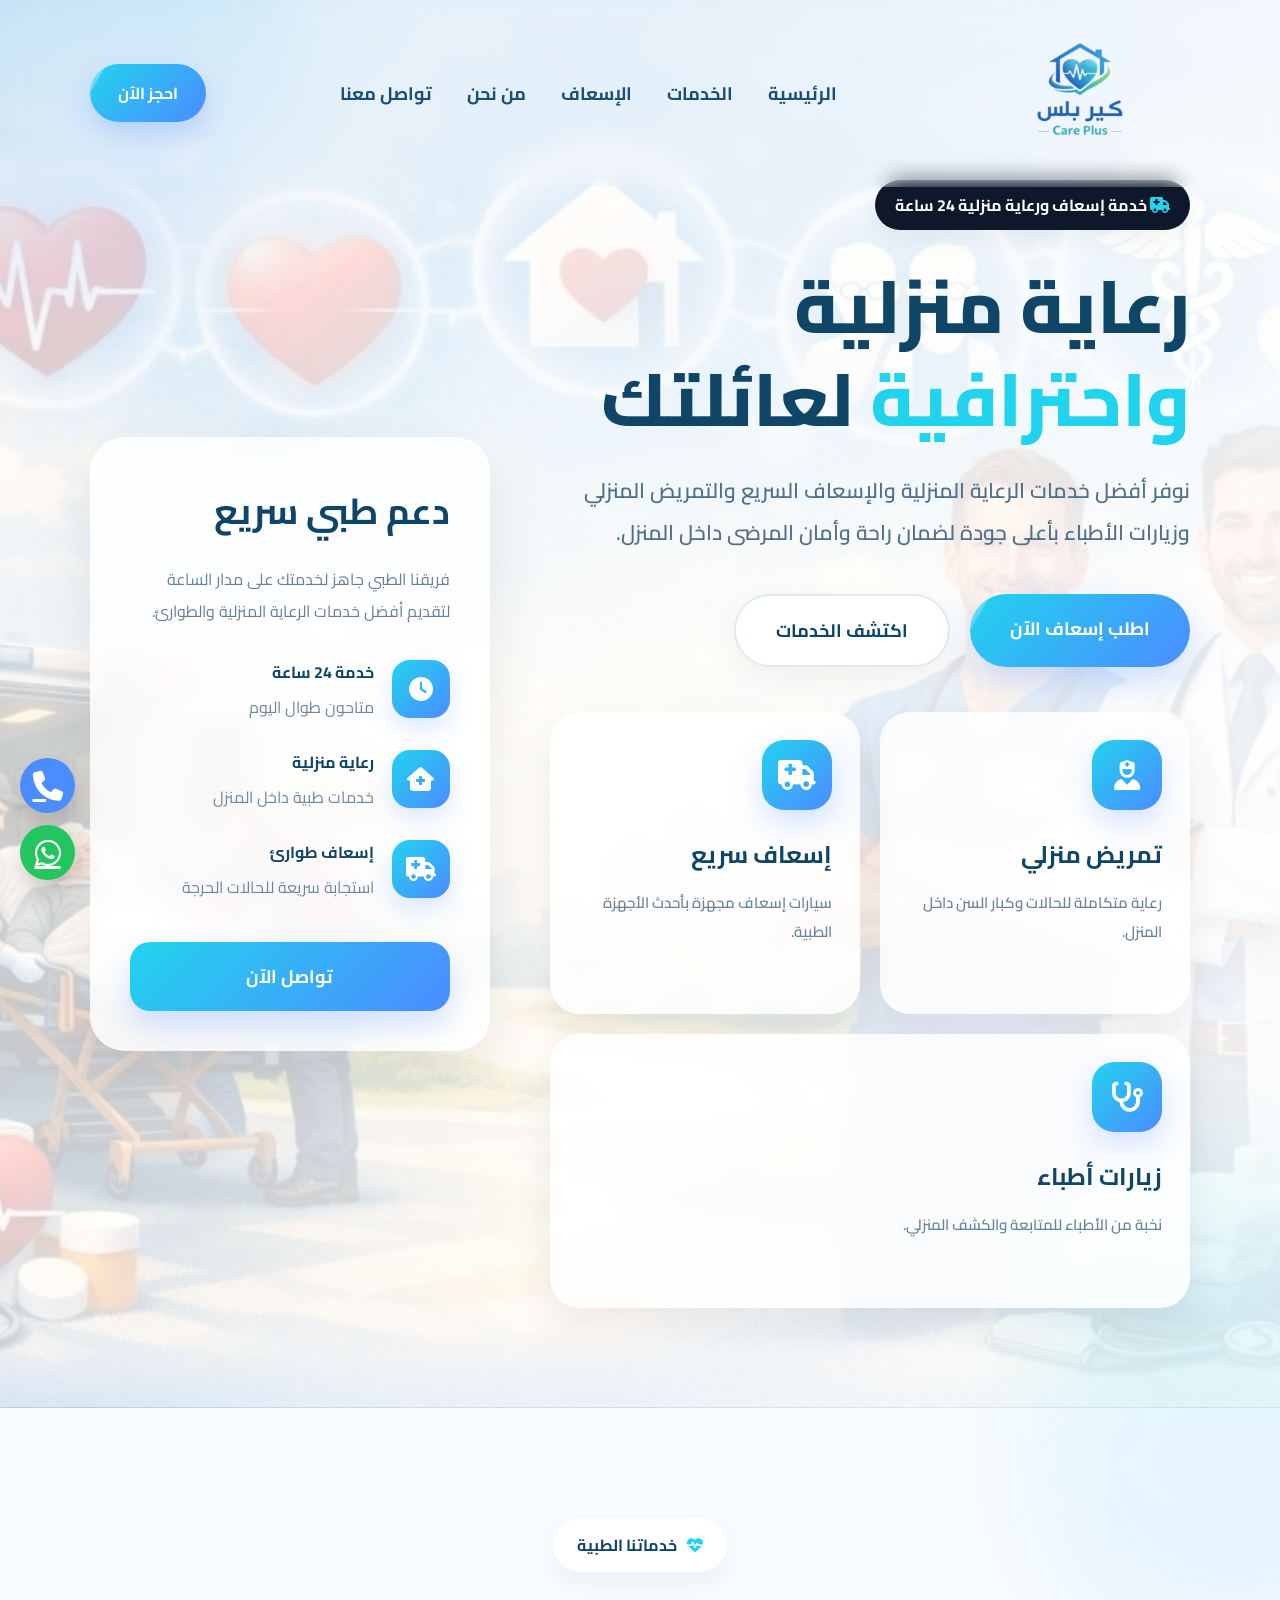
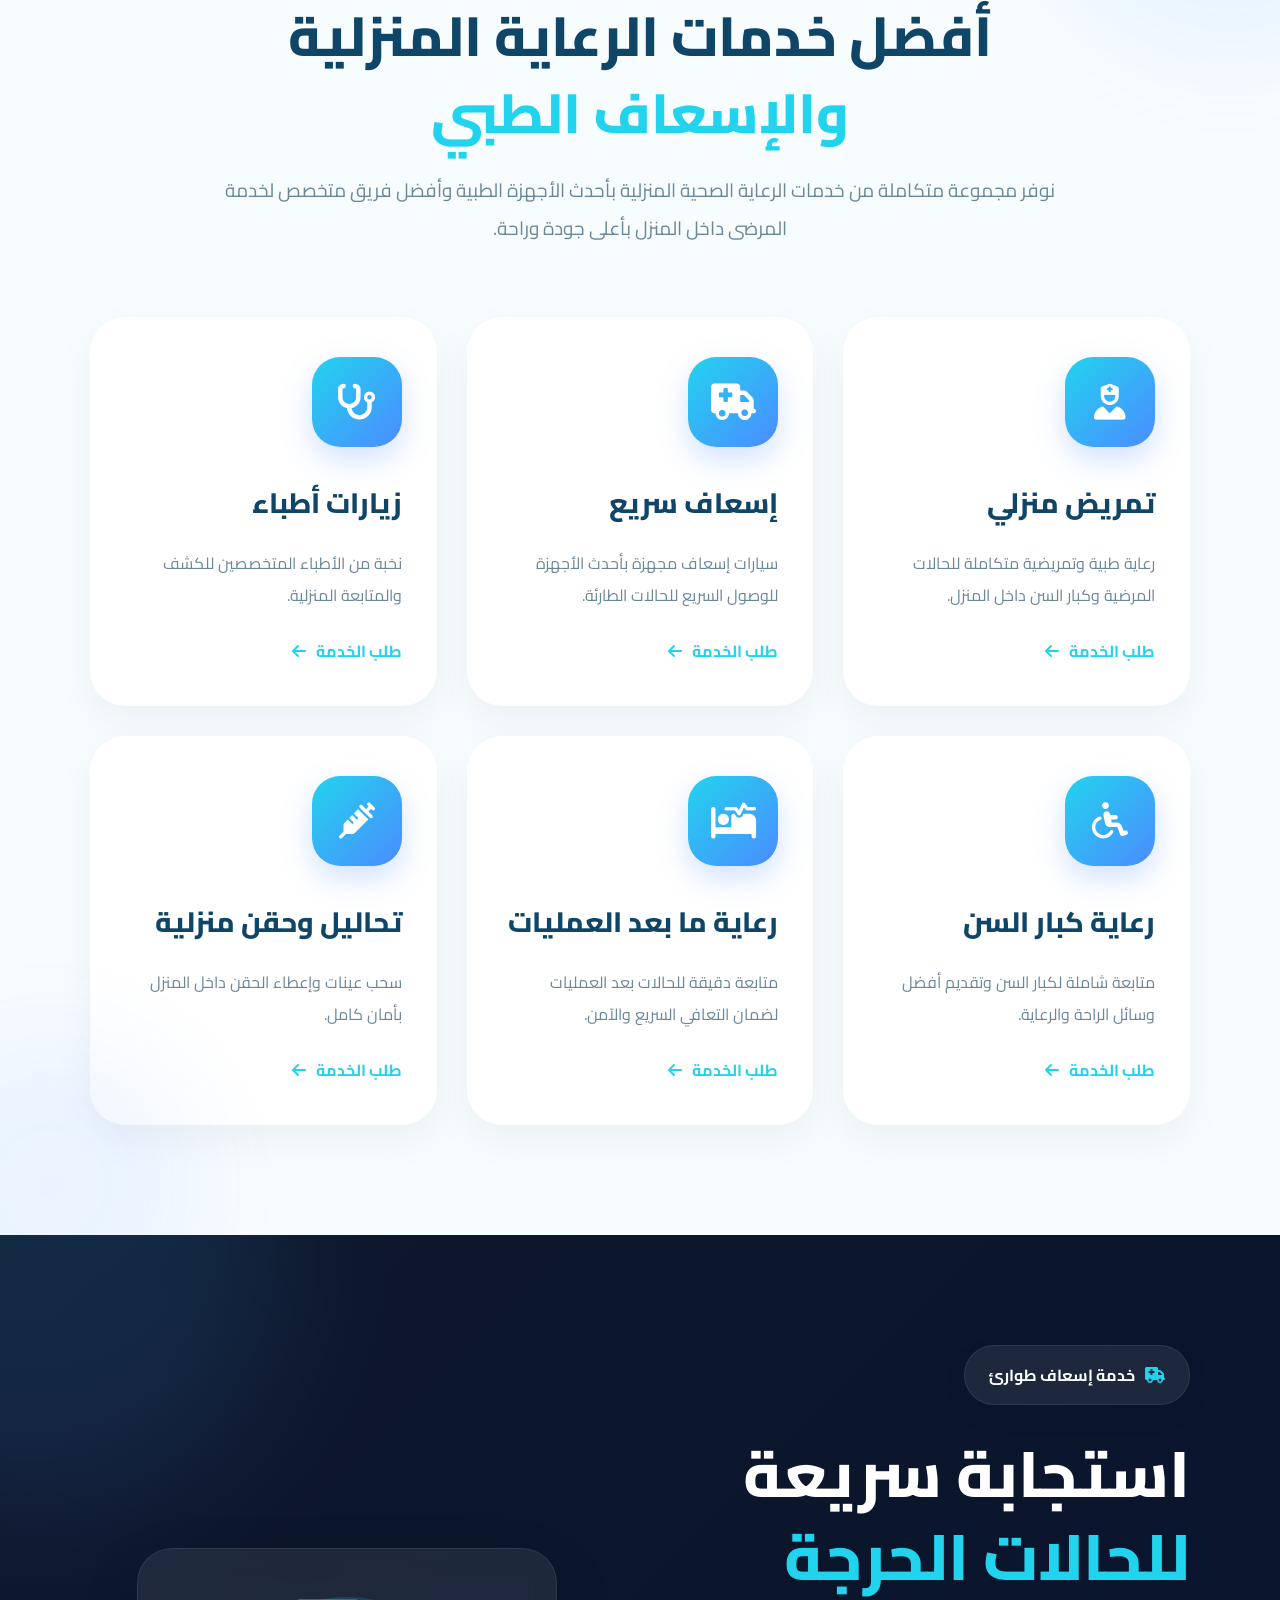
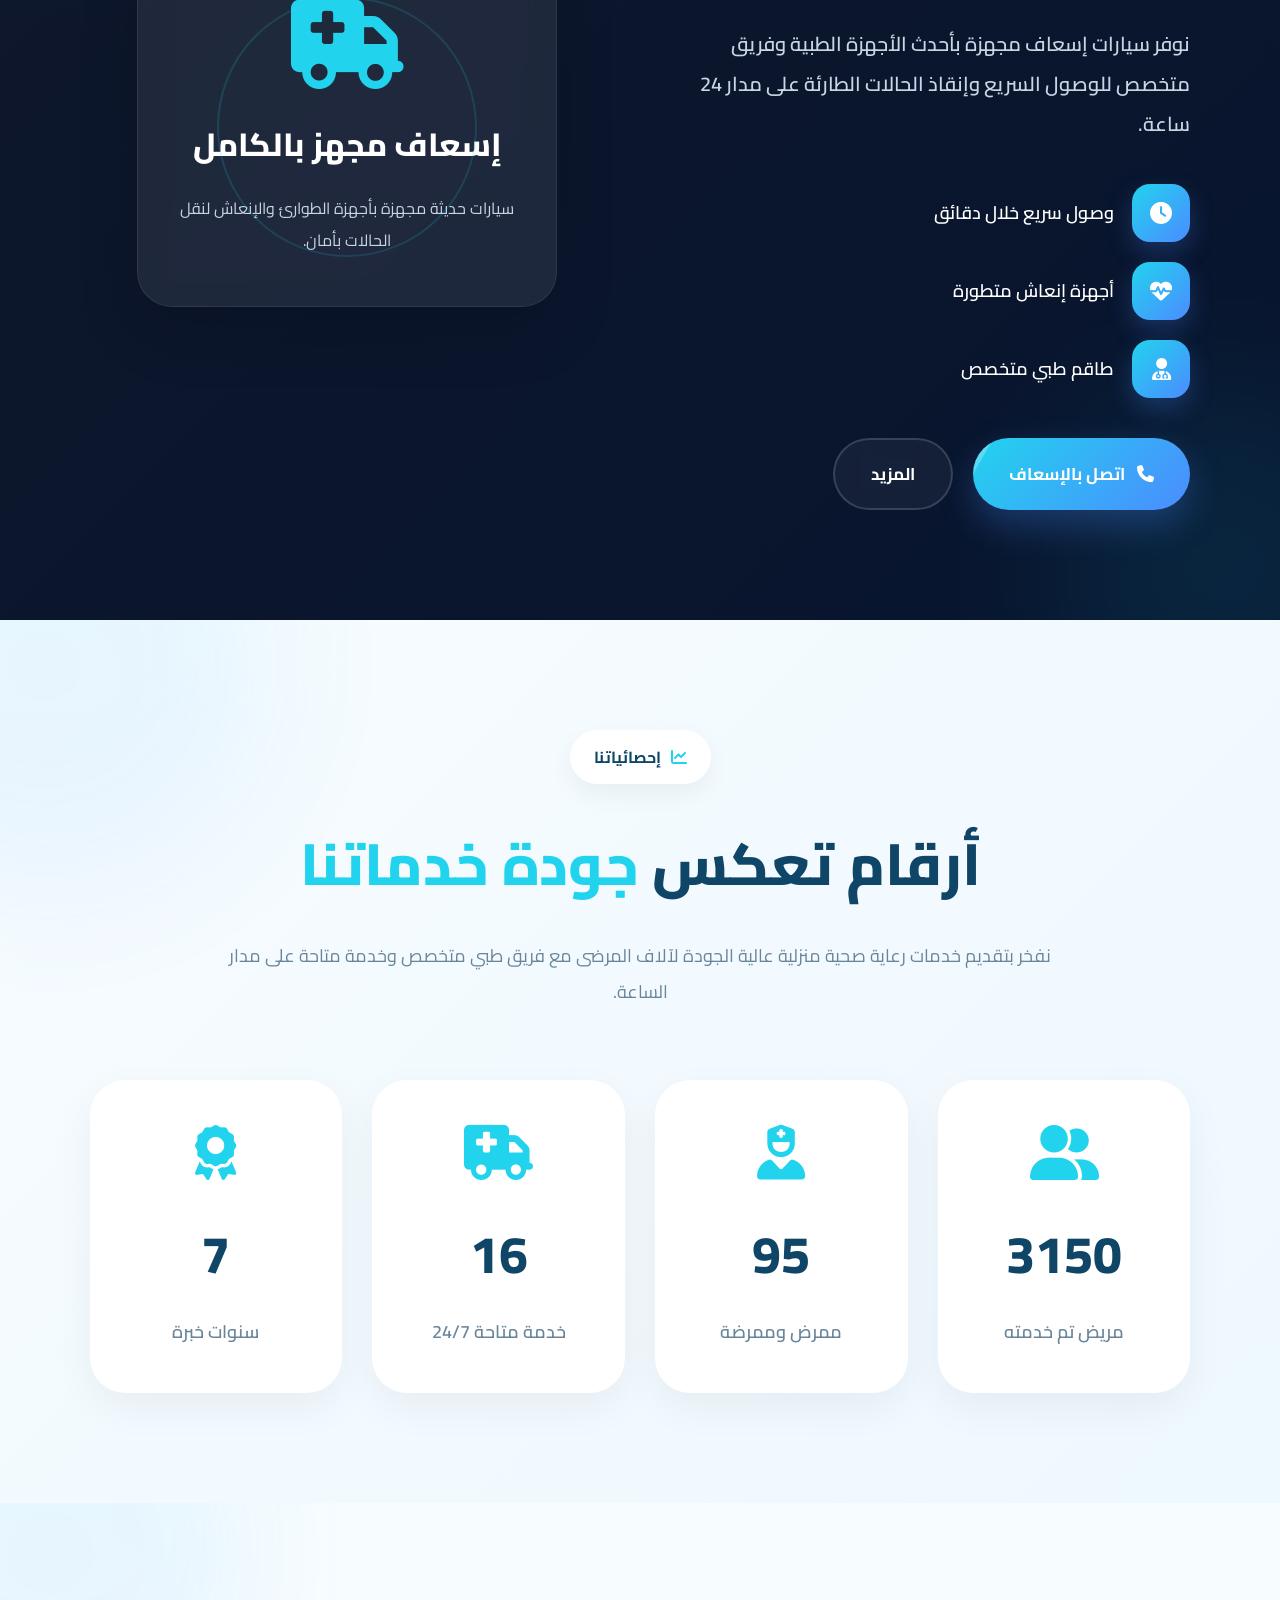
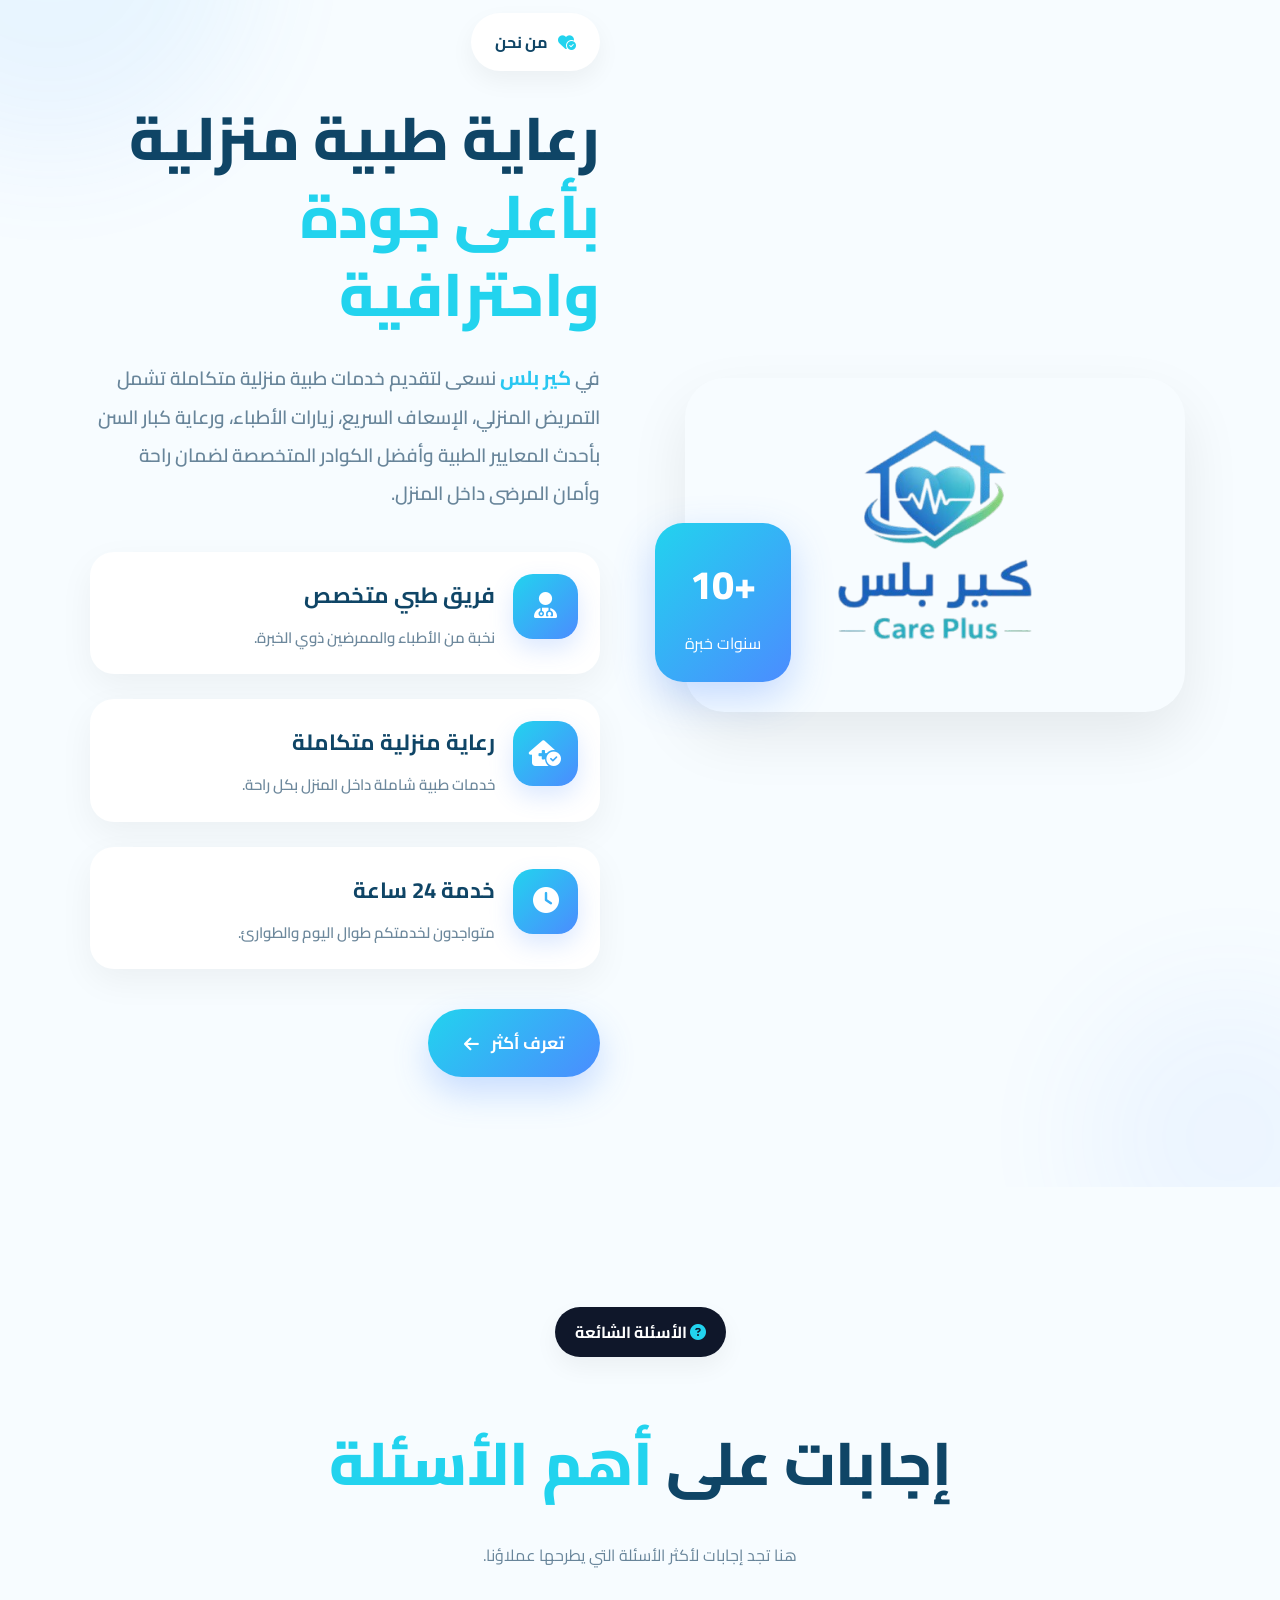
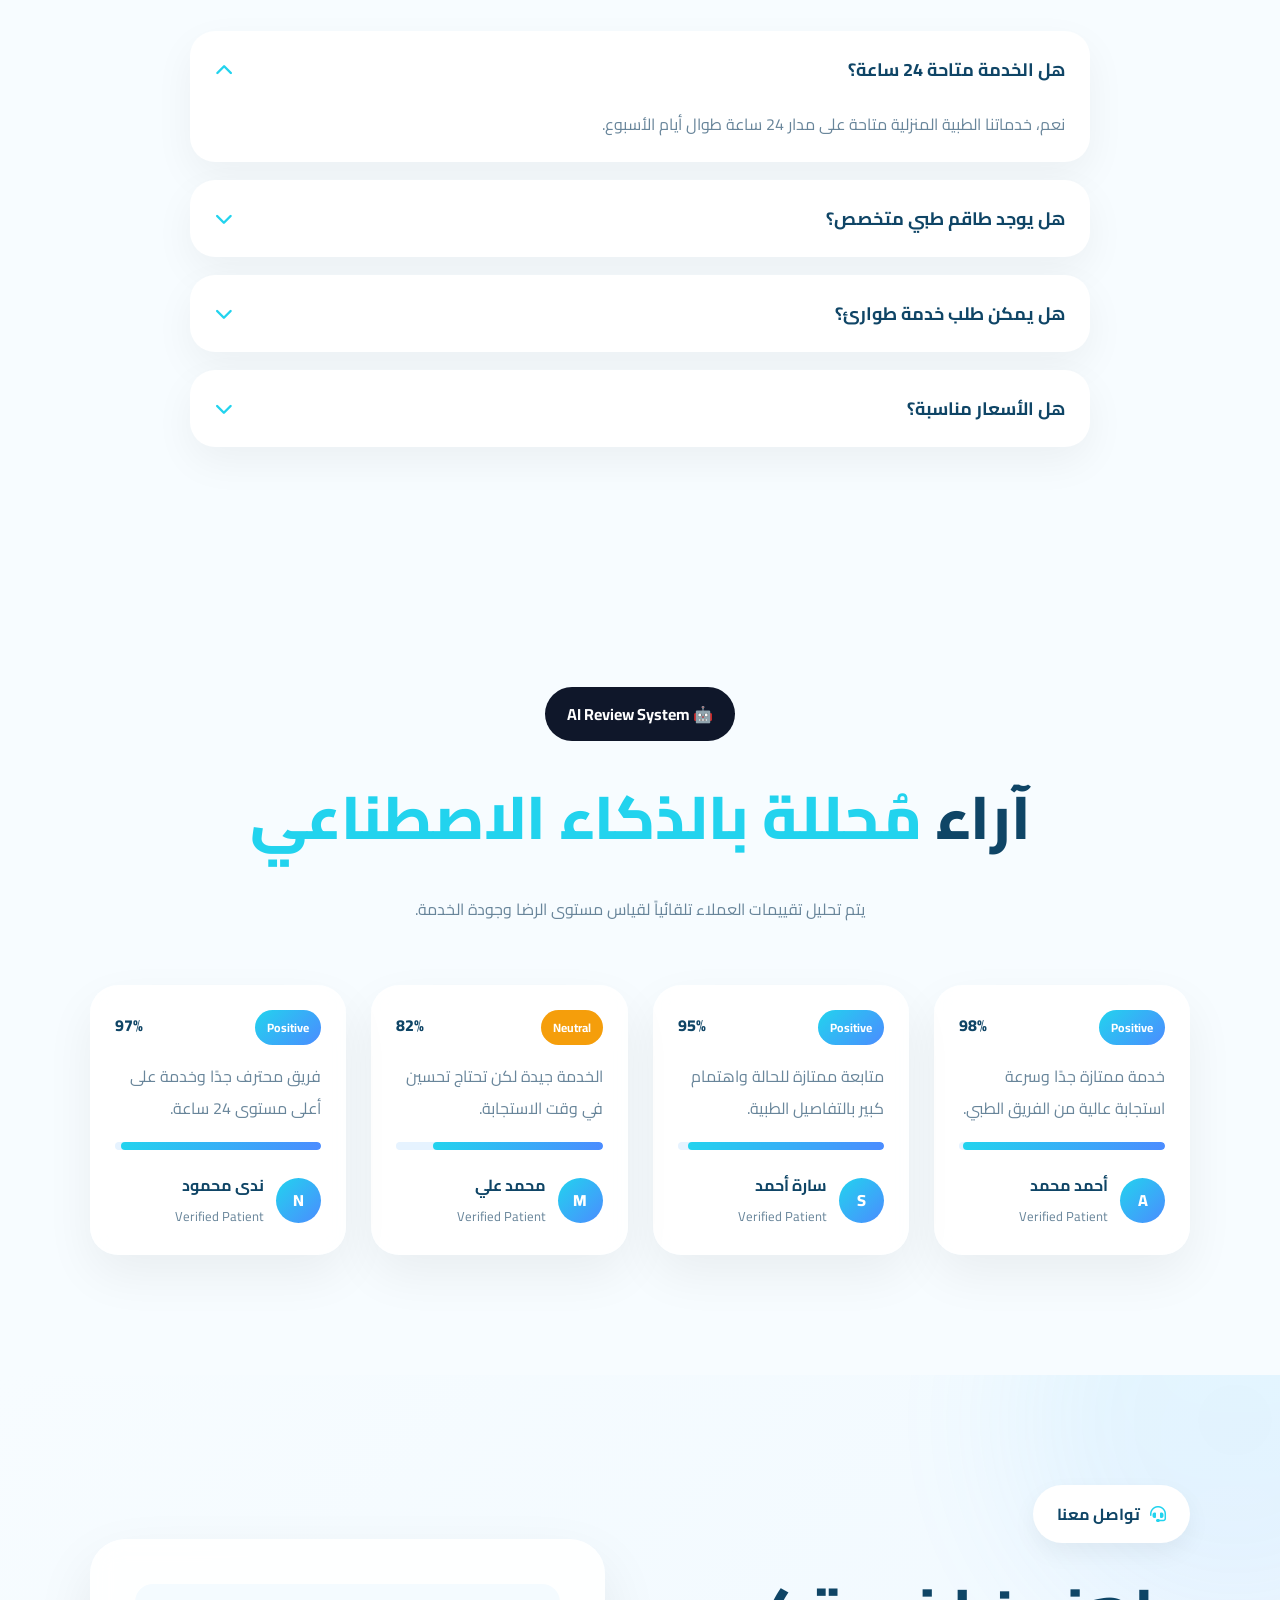
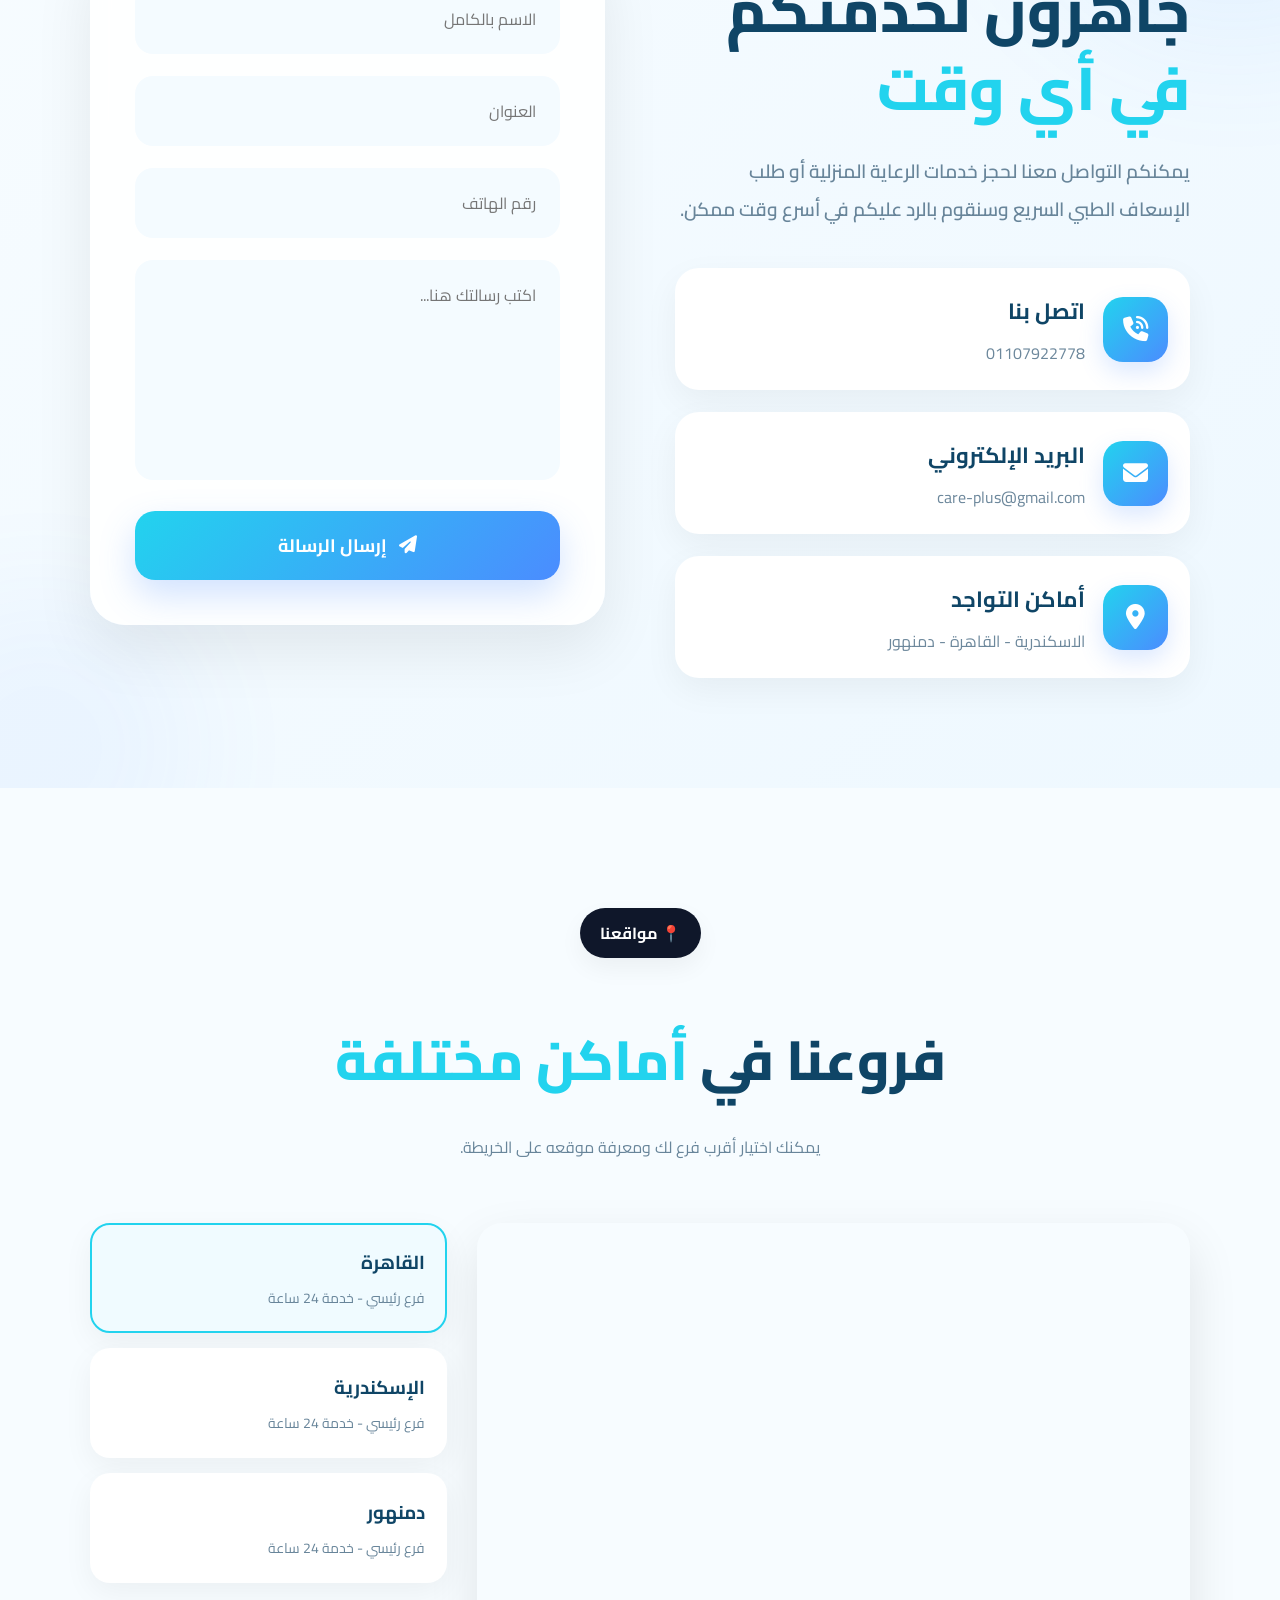
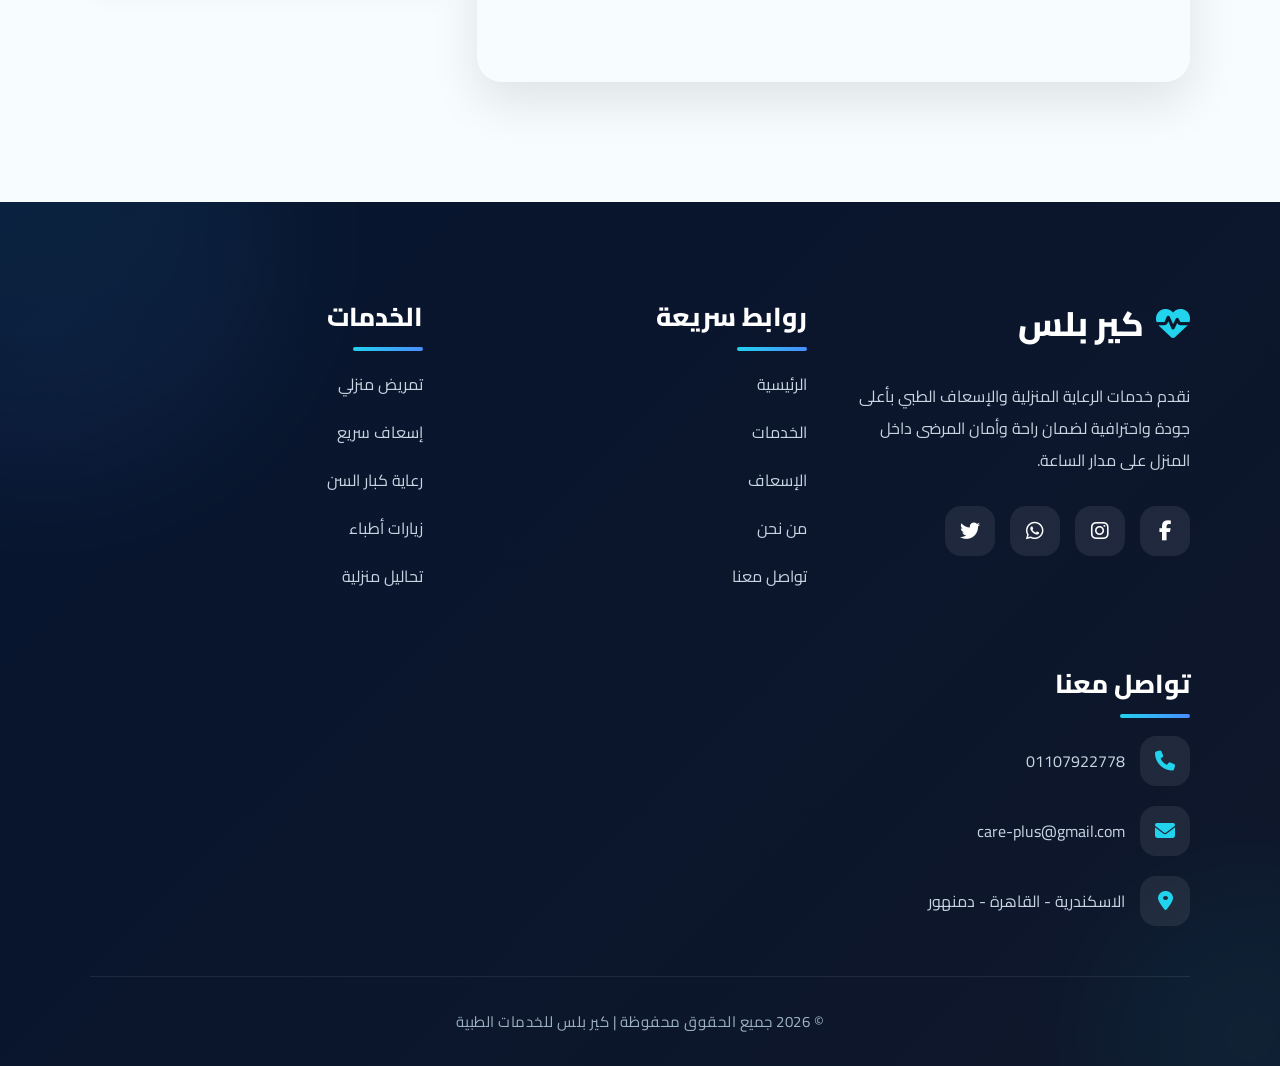
==== commit 2111413b: "mm" ====
--- a/index.html
+++ b/index.html
@@ -42,6 +42,15 @@
 	<body>
 		<!-- ================= HERO ================= -->
 
+		<div class="floating-actions">
+			<a href="tel:+201107922778" class="fab call"
+				><i class="fa fa-phone"></i
+			></a>
+			<a href="https://wa.me/20123456789" class="fab whatsapp"
+				><i class="fa-brands fa-whatsapp"></i
+			></a>
+		</div>
+
 		<section class="hero">
 			<!-- NAVBAR -->
 
@@ -218,7 +227,7 @@
 						رعاية طبية وتمريضية متكاملة للحالات المرضية وكبار السن داخل المنزل.
 					</p>
 
-					<a href="https://wa.me/201107922778?text=السلام عليكم">
+					<a href="services.html">
 						طلب الخدمة
 						<i class="fa-solid fa-arrow-left"></i>
 					</a>
@@ -235,7 +244,7 @@
 
 					<p>سيارات إسعاف مجهزة بأحدث الأجهزة للوصول السريع للحالات الطارئة.</p>
 
-					<a href="https://wa.me/201107922778?text=السلام عليكم">
+					<a href="services.html">
 						طلب الخدمة
 						<i class="fa-solid fa-arrow-left"></i>
 					</a>
@@ -252,7 +261,7 @@
 
 					<p>نخبة من الأطباء المتخصصين للكشف والمتابعة المنزلية.</p>
 
-					<a href="https://wa.me/201107922778?text=السلام عليكم">
+					<a href="services.html">
 						طلب الخدمة
 						<i class="fa-solid fa-arrow-left"></i>
 					</a>
@@ -269,7 +278,7 @@
 
 					<p>متابعة شاملة لكبار السن وتقديم أفضل وسائل الراحة والرعاية.</p>
 
-					<a href="https://wa.me/201107922778?text=السلام عليكم">
+					<a href="services.html">
 						طلب الخدمة
 						<i class="fa-solid fa-arrow-left"></i>
 					</a>
@@ -286,7 +295,7 @@
 
 					<p>متابعة دقيقة للحالات بعد العمليات لضمان التعافي السريع والآمن.</p>
 
-					<a href="https://wa.me/201107922778?text=السلام عليكم">
+					<a href="services.html">
 						طلب الخدمة
 						<i class="fa-solid fa-arrow-left"></i>
 					</a>
@@ -303,7 +312,7 @@
 
 					<p>سحب عينات وإعطاء الحقن داخل المنزل بأمان كامل.</p>
 
-					<a href="https://wa.me/201107922778?text=السلام عليكم">
+					<a href="services.html">
 						طلب الخدمة
 						<i class="fa-solid fa-arrow-left"></i>
 					</a>
@@ -749,7 +758,7 @@
 				<p>يمكنك اختيار أقرب فرع لك ومعرفة موقعه على الخريطة.</p>
 			</div>
 
-			<div class="locations-container">
+			<div class="locations-container" id="site">
 				<!-- MAP -->
 				<div class="map-box">
 					<iframe
--- a/style.css
+++ b/style.css
@@ -3555,3 +3555,58 @@
 		height: 350px;
 	}
 }
+
+/* =========================
+   FLOATING BUTTONS
+========================= */
+
+.floating-actions {
+	position: fixed;
+	bottom: 20px;
+	left: 20px;
+	display: flex;
+	flex-direction: column;
+	gap: 12px;
+	z-index: 999;
+}
+
+.fab {
+	width: 55px;
+	height: 55px;
+
+	display: flex;
+	align-items: center;
+	justify-content: center;
+
+	border-radius: 50%;
+	color: white;
+
+	box-shadow: 0 15px 30px rgba(0, 0, 0, 0.2);
+
+	transition: 0.3s;
+}
+
+.fab:hover {
+	transform: scale(1.1) rotate(5deg);
+}
+
+.call {
+	background: #4b8cff;
+	text-align: center;
+}
+.whatsapp {
+	background: #22c55e;
+	text-align: center;
+}
+
+.call i {
+	text-align: center;
+	font-size: 30px;
+	padding: 10px;
+}
+
+.whatsapp i {
+	text-align: center;
+	font-size: 30px;
+	padding: 10px;
+}
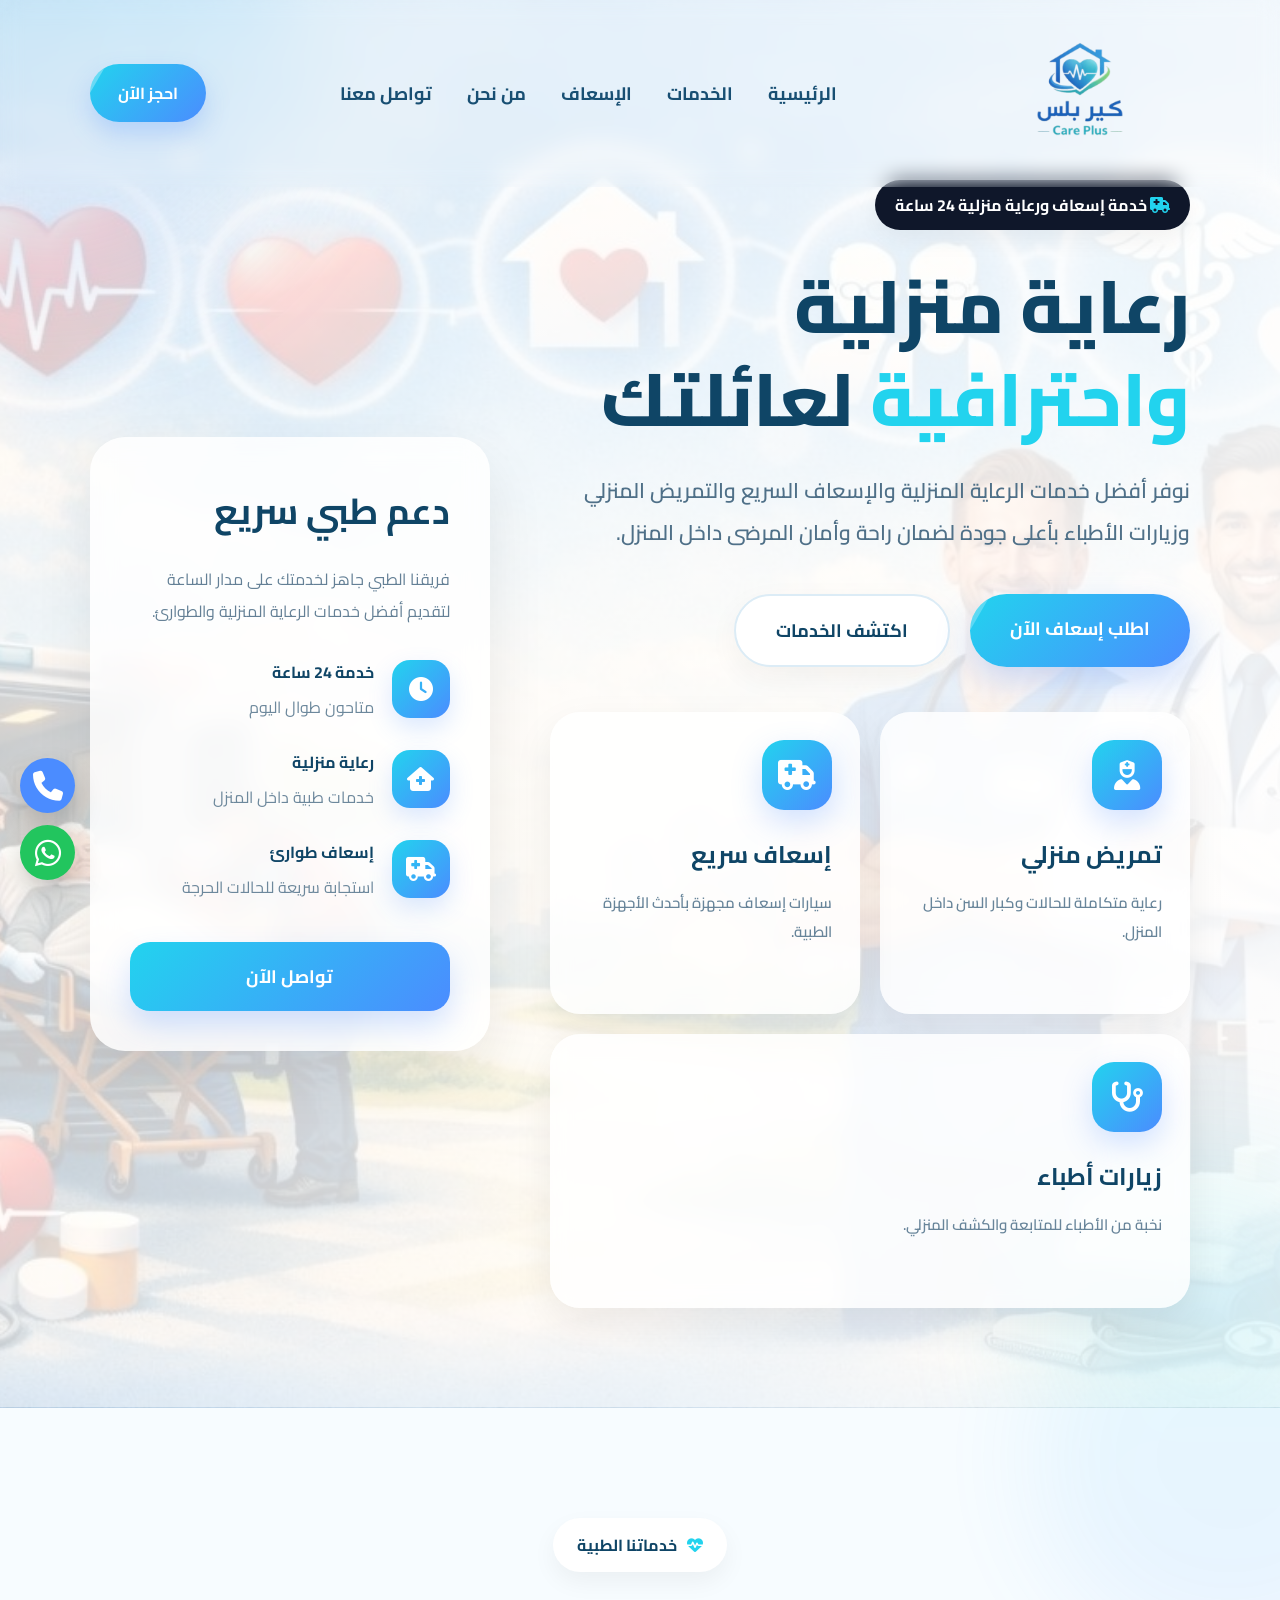
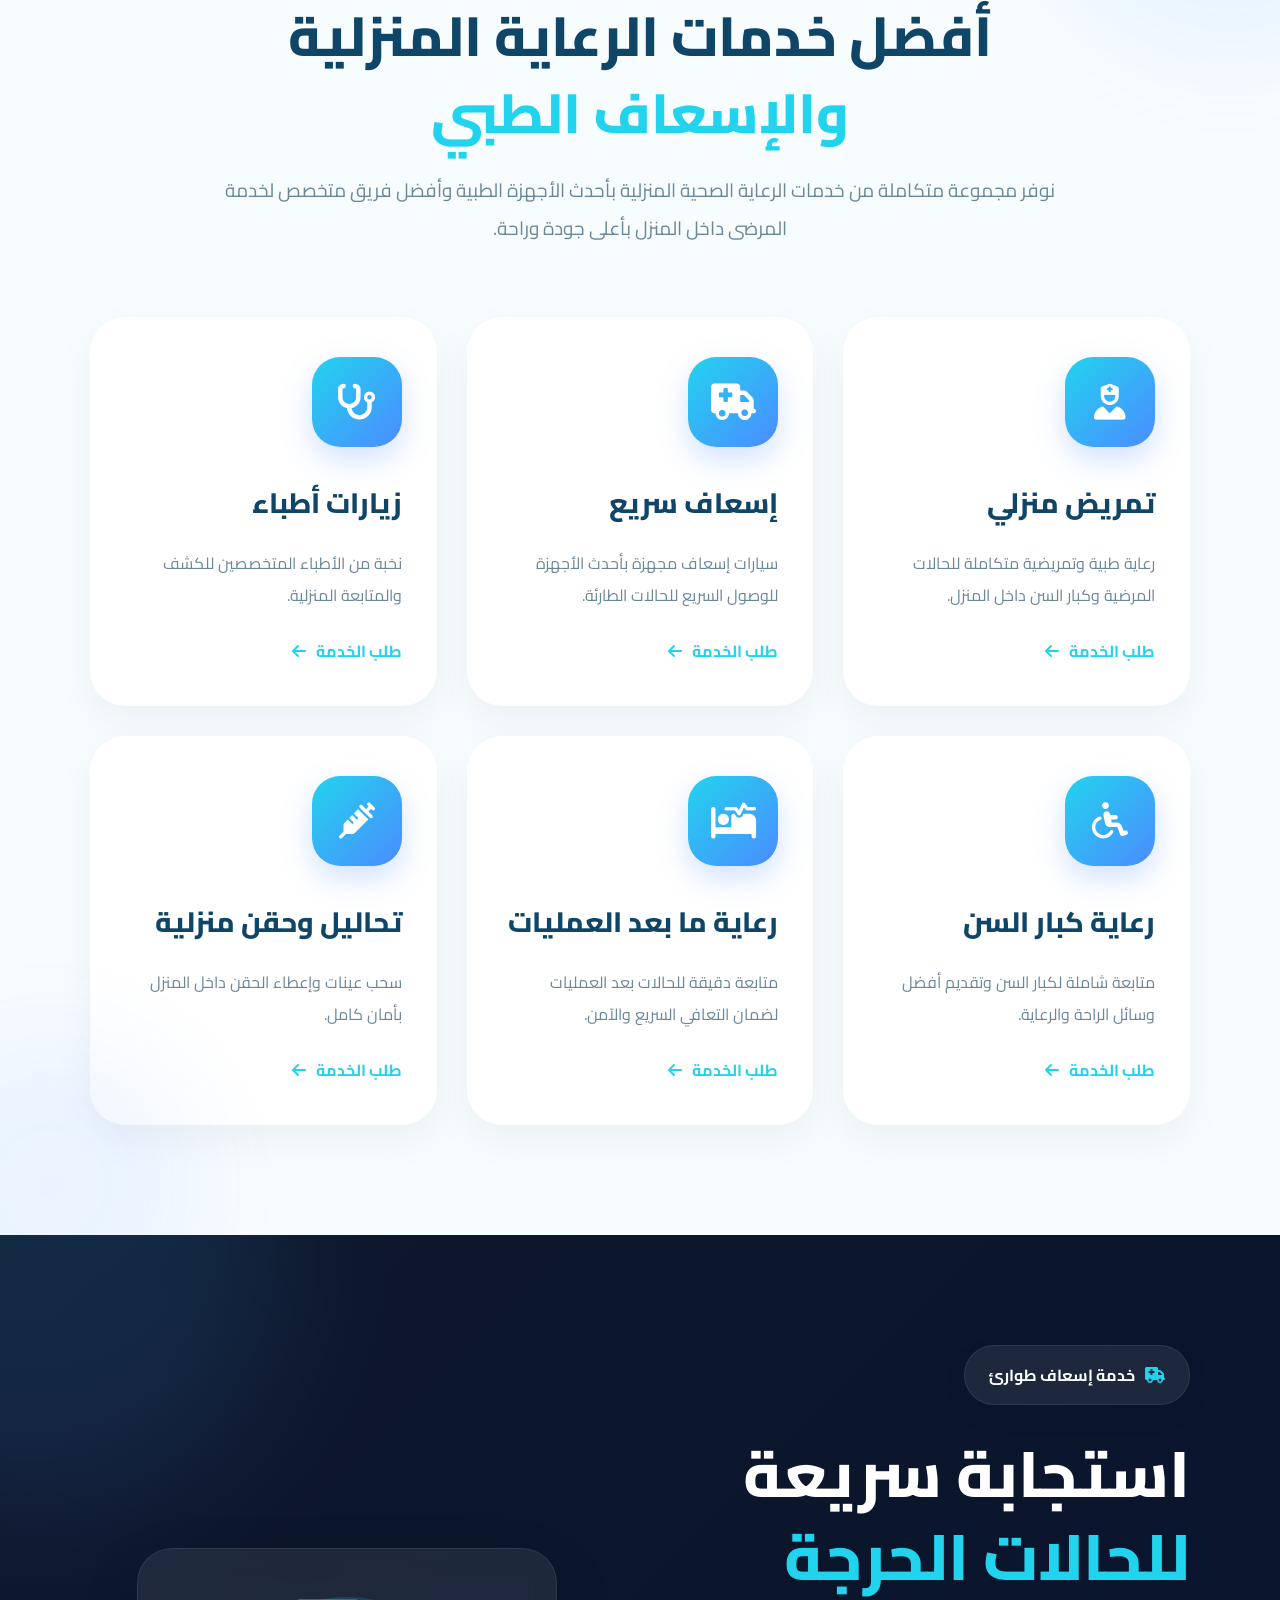
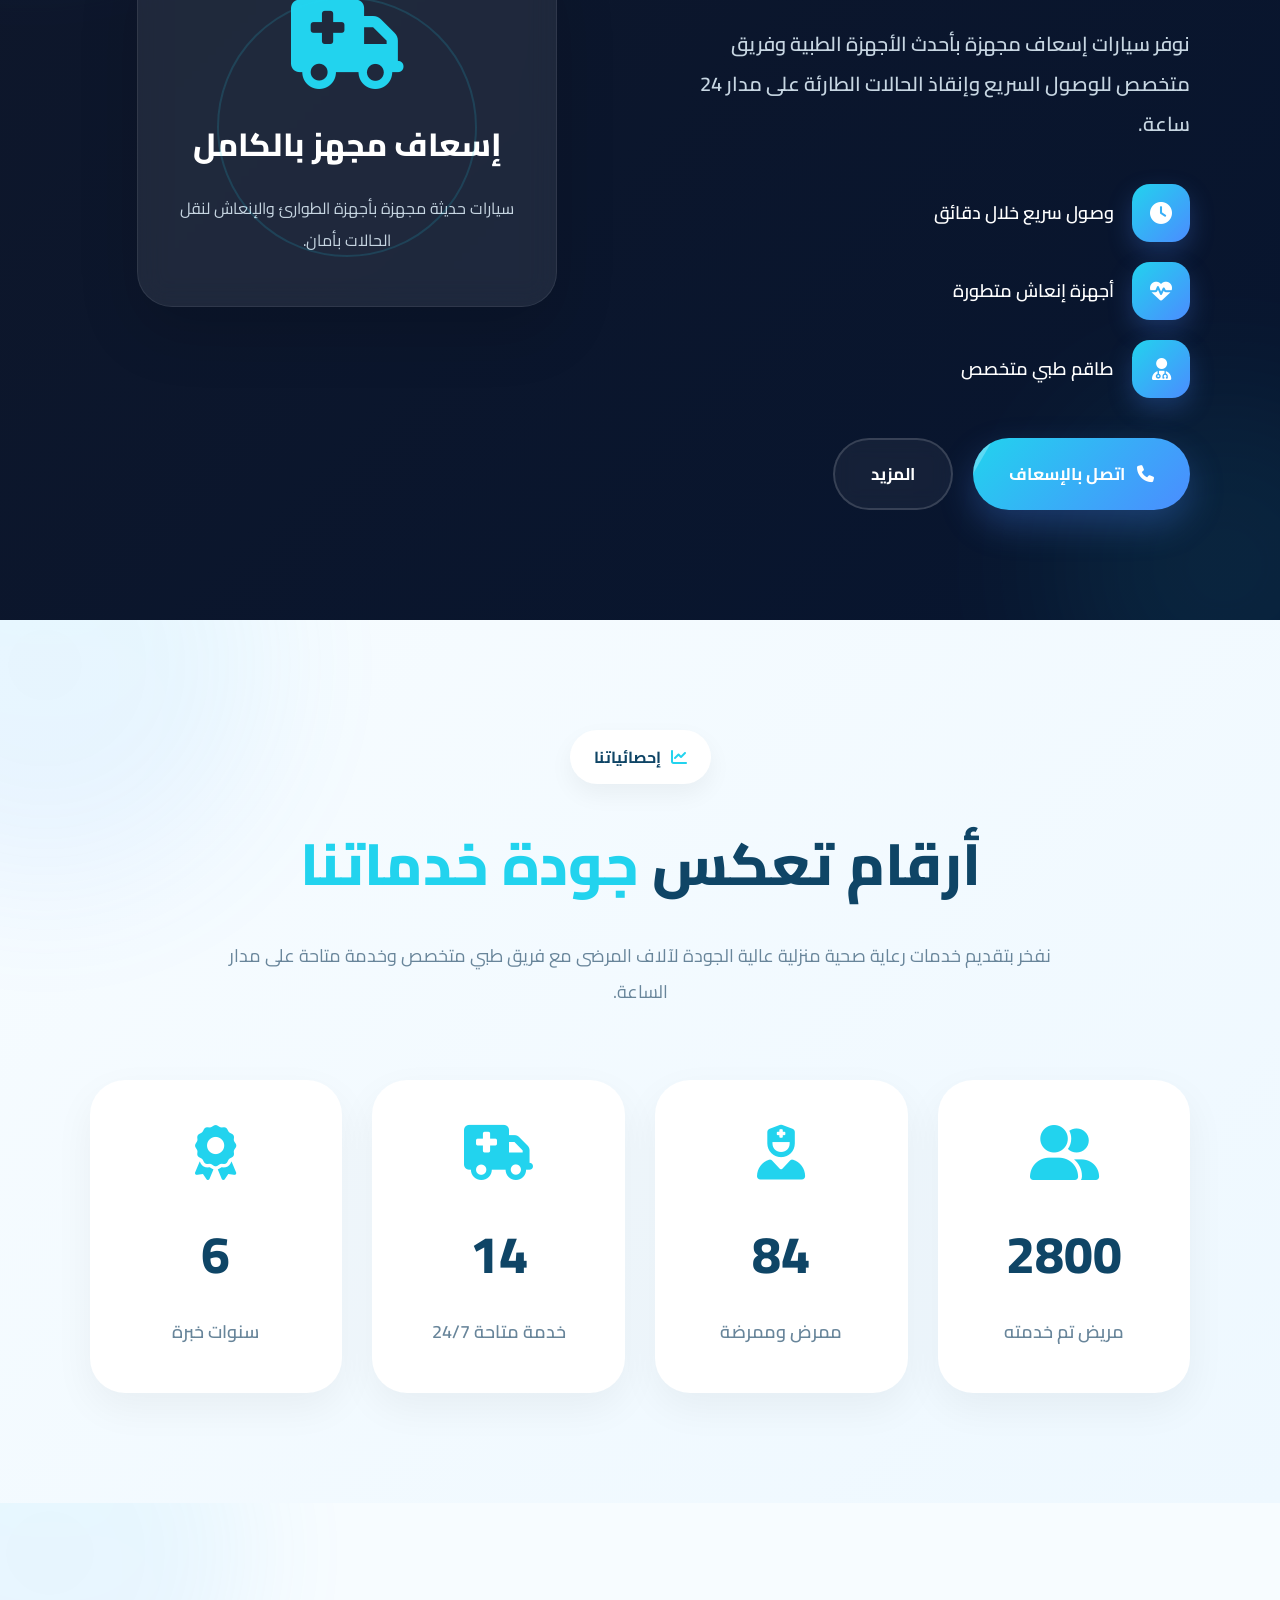
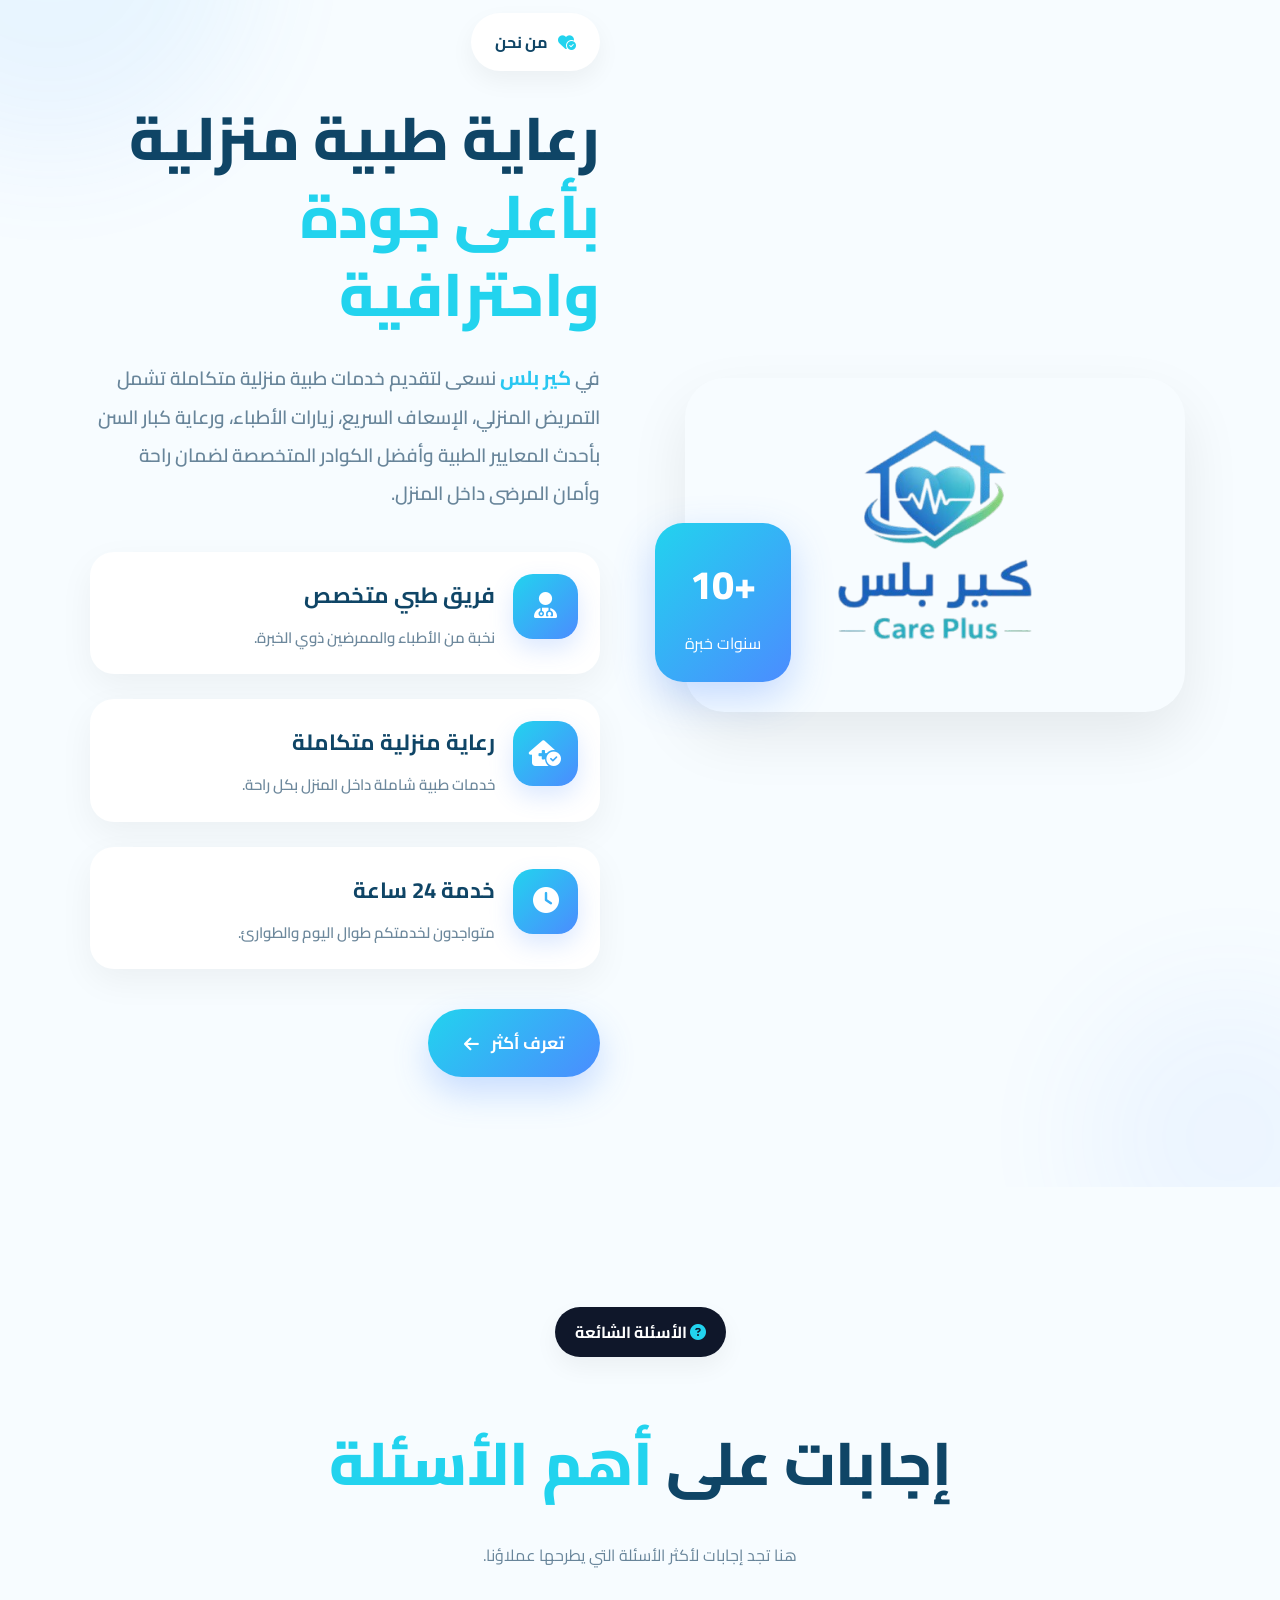
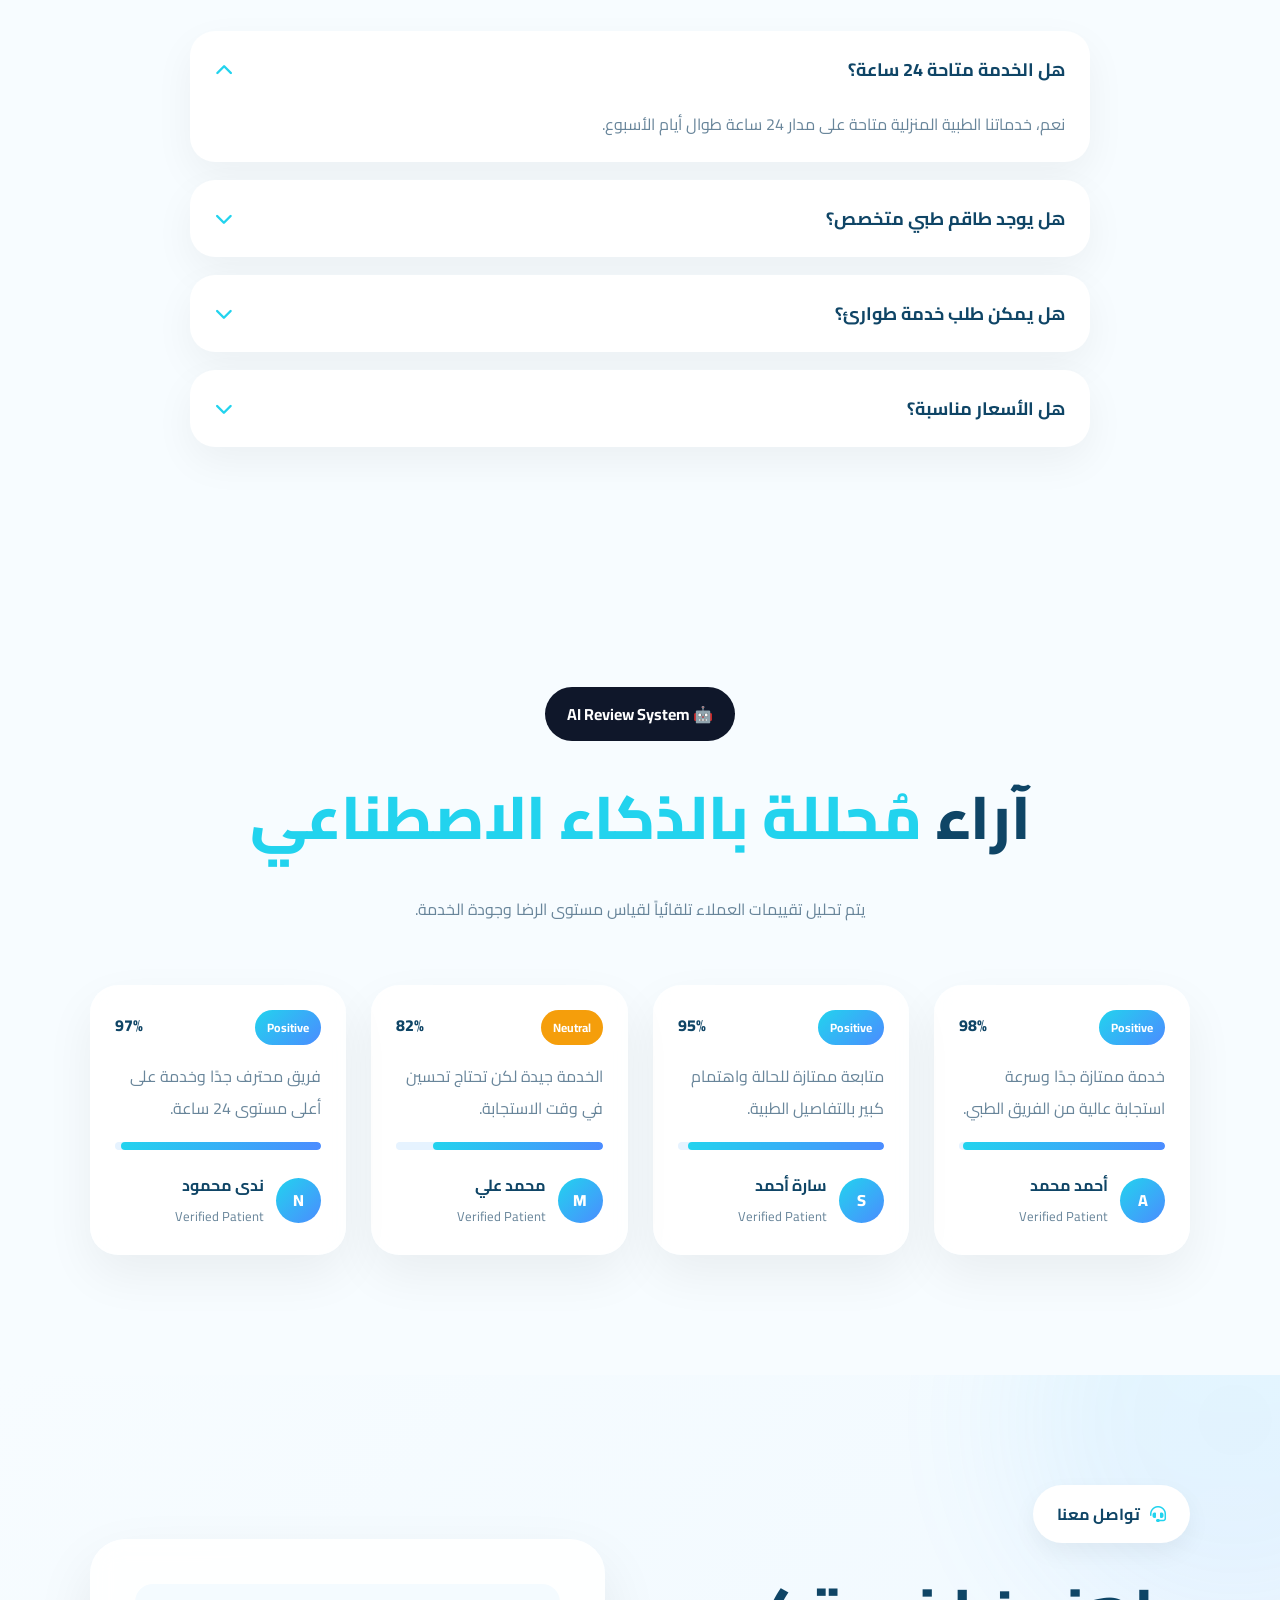
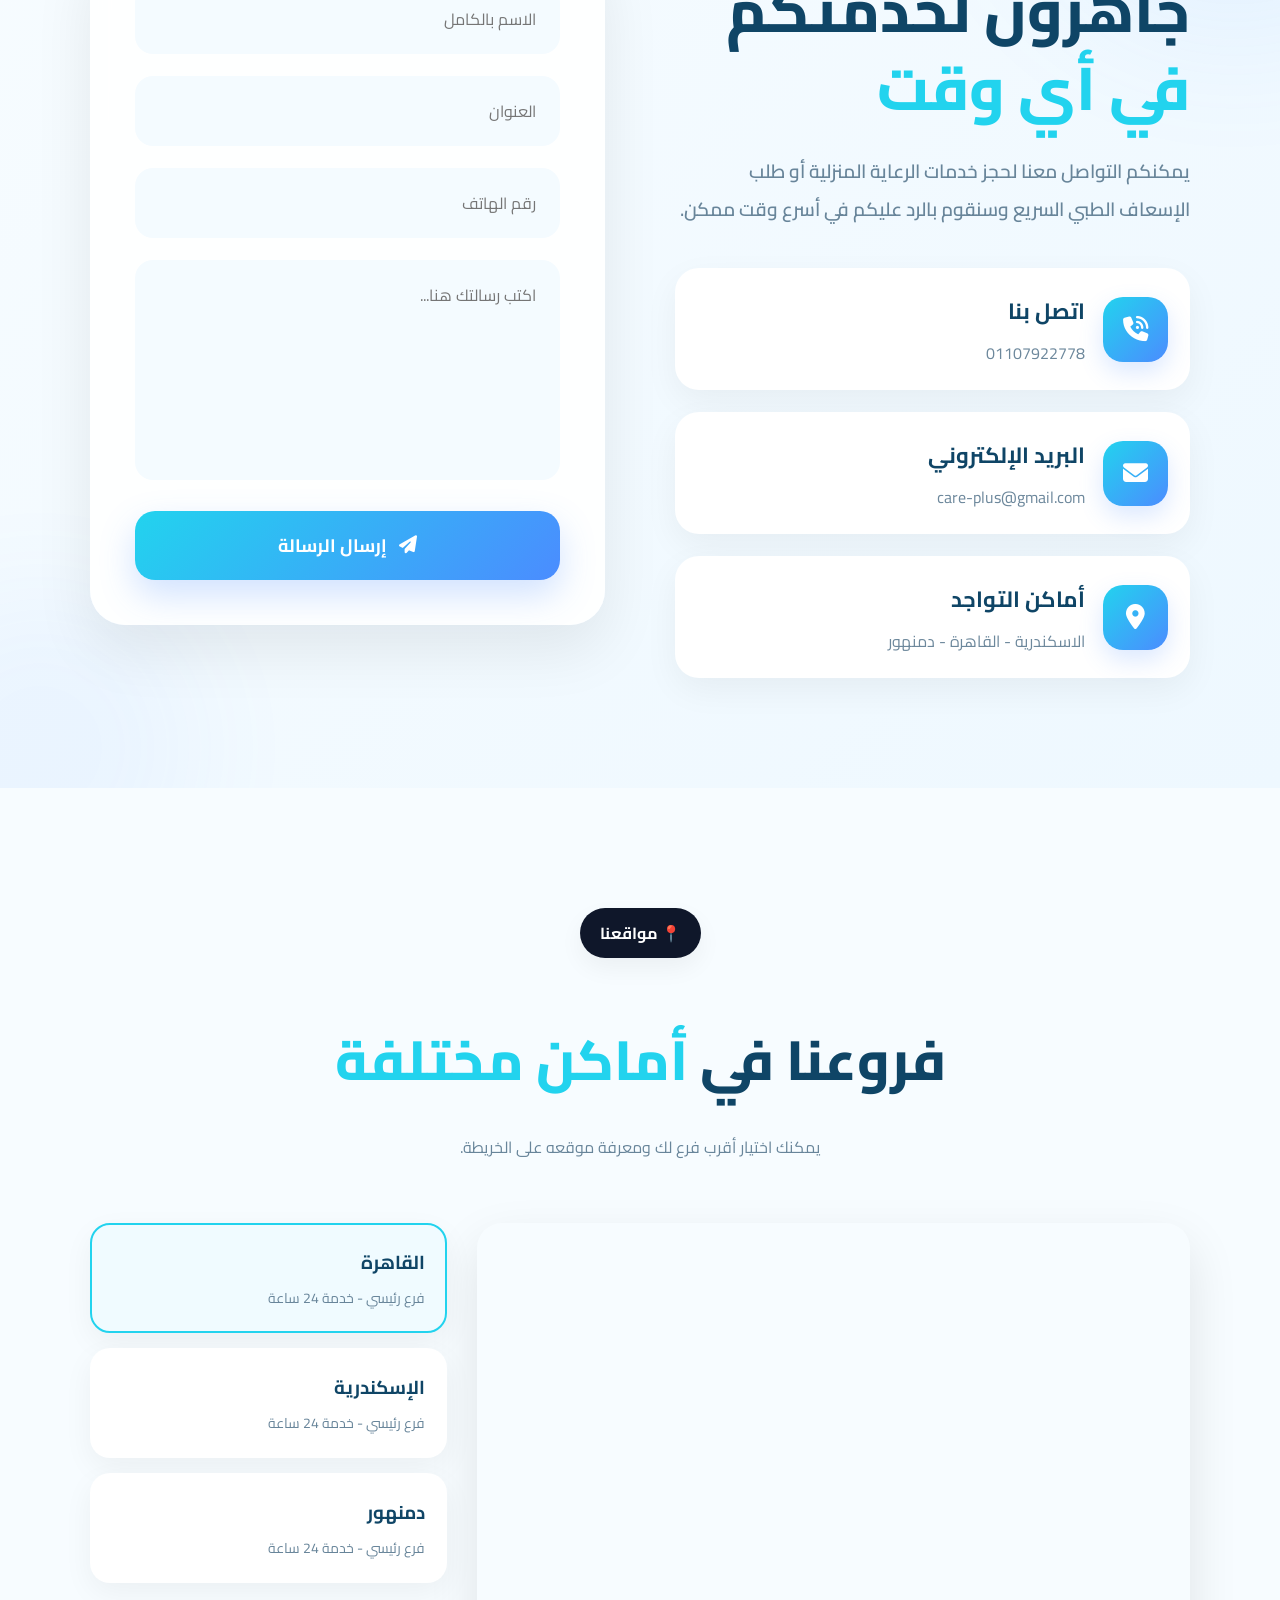
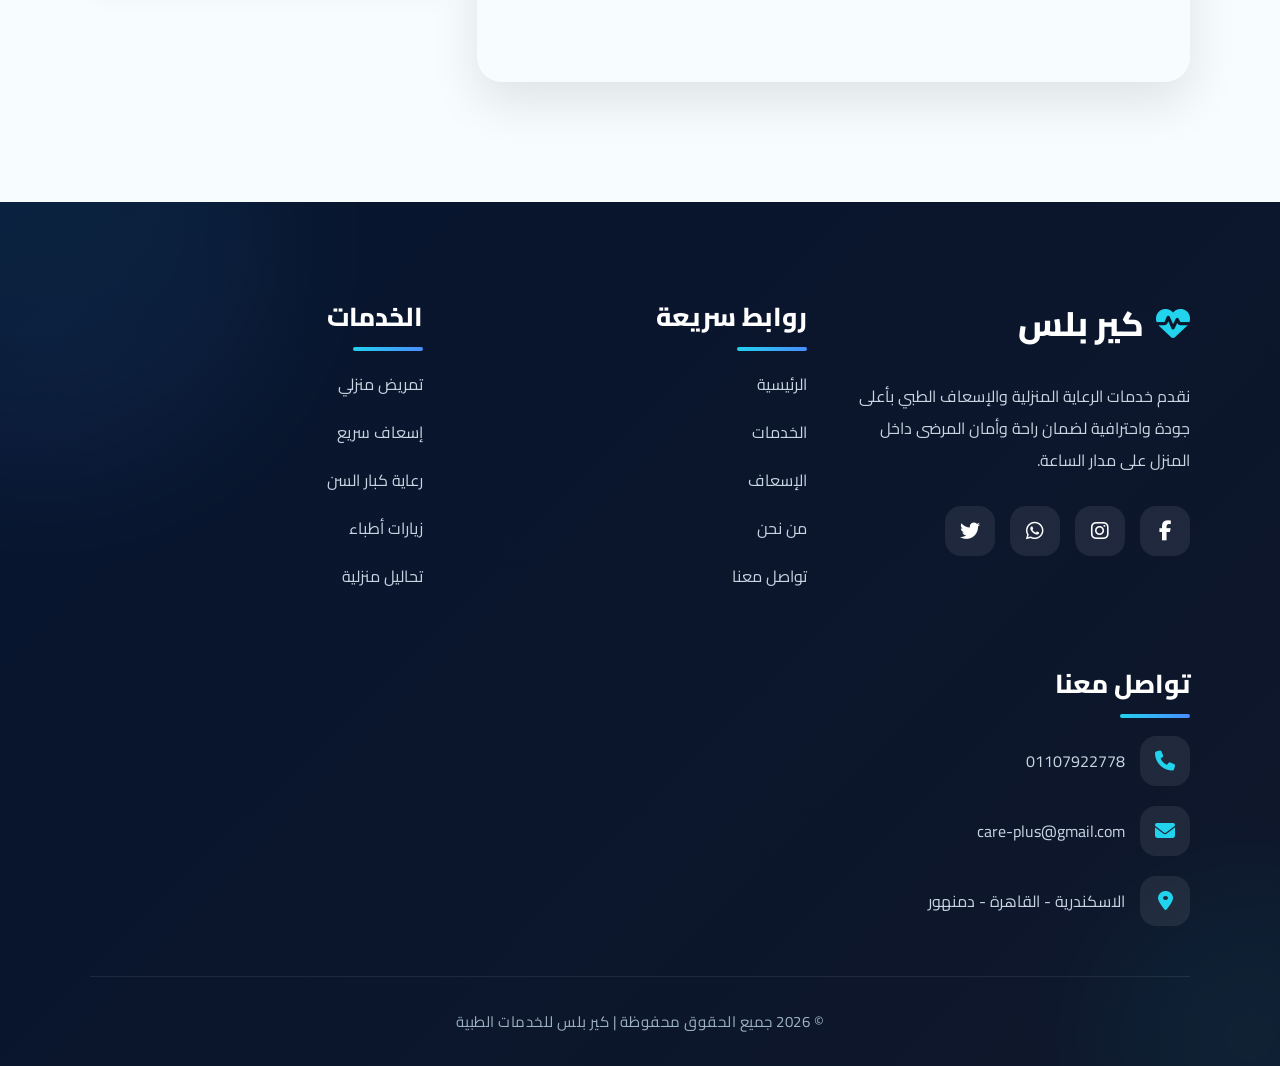
==== commit f4afe447: "mm" ====
--- a/index.html
+++ b/index.html
@@ -46,7 +46,7 @@
 			<a href="tel:+201107922778" class="fab call"
 				><i class="fa fa-phone"></i
 			></a>
-			<a href="https://wa.me/20123456789" class="fab whatsapp"
+			<a href="https://wa.me/201107922778" class="fab whatsapp"
 				><i class="fa-brands fa-whatsapp"></i
 			></a>
 		</div>
--- a/style.css
+++ b/style.css
@@ -3584,6 +3584,7 @@
 	box-shadow: 0 15px 30px rgba(0, 0, 0, 0.2);
 
 	transition: 0.3s;
+	text-decoration: none;
 }
 
 .fab:hover {
@@ -3602,7 +3603,8 @@
 .call i {
 	text-align: center;
 	font-size: 30px;
-	padding: 10px;
+	padding: 5px;
+	border: none;
 }
 
 .whatsapp i {
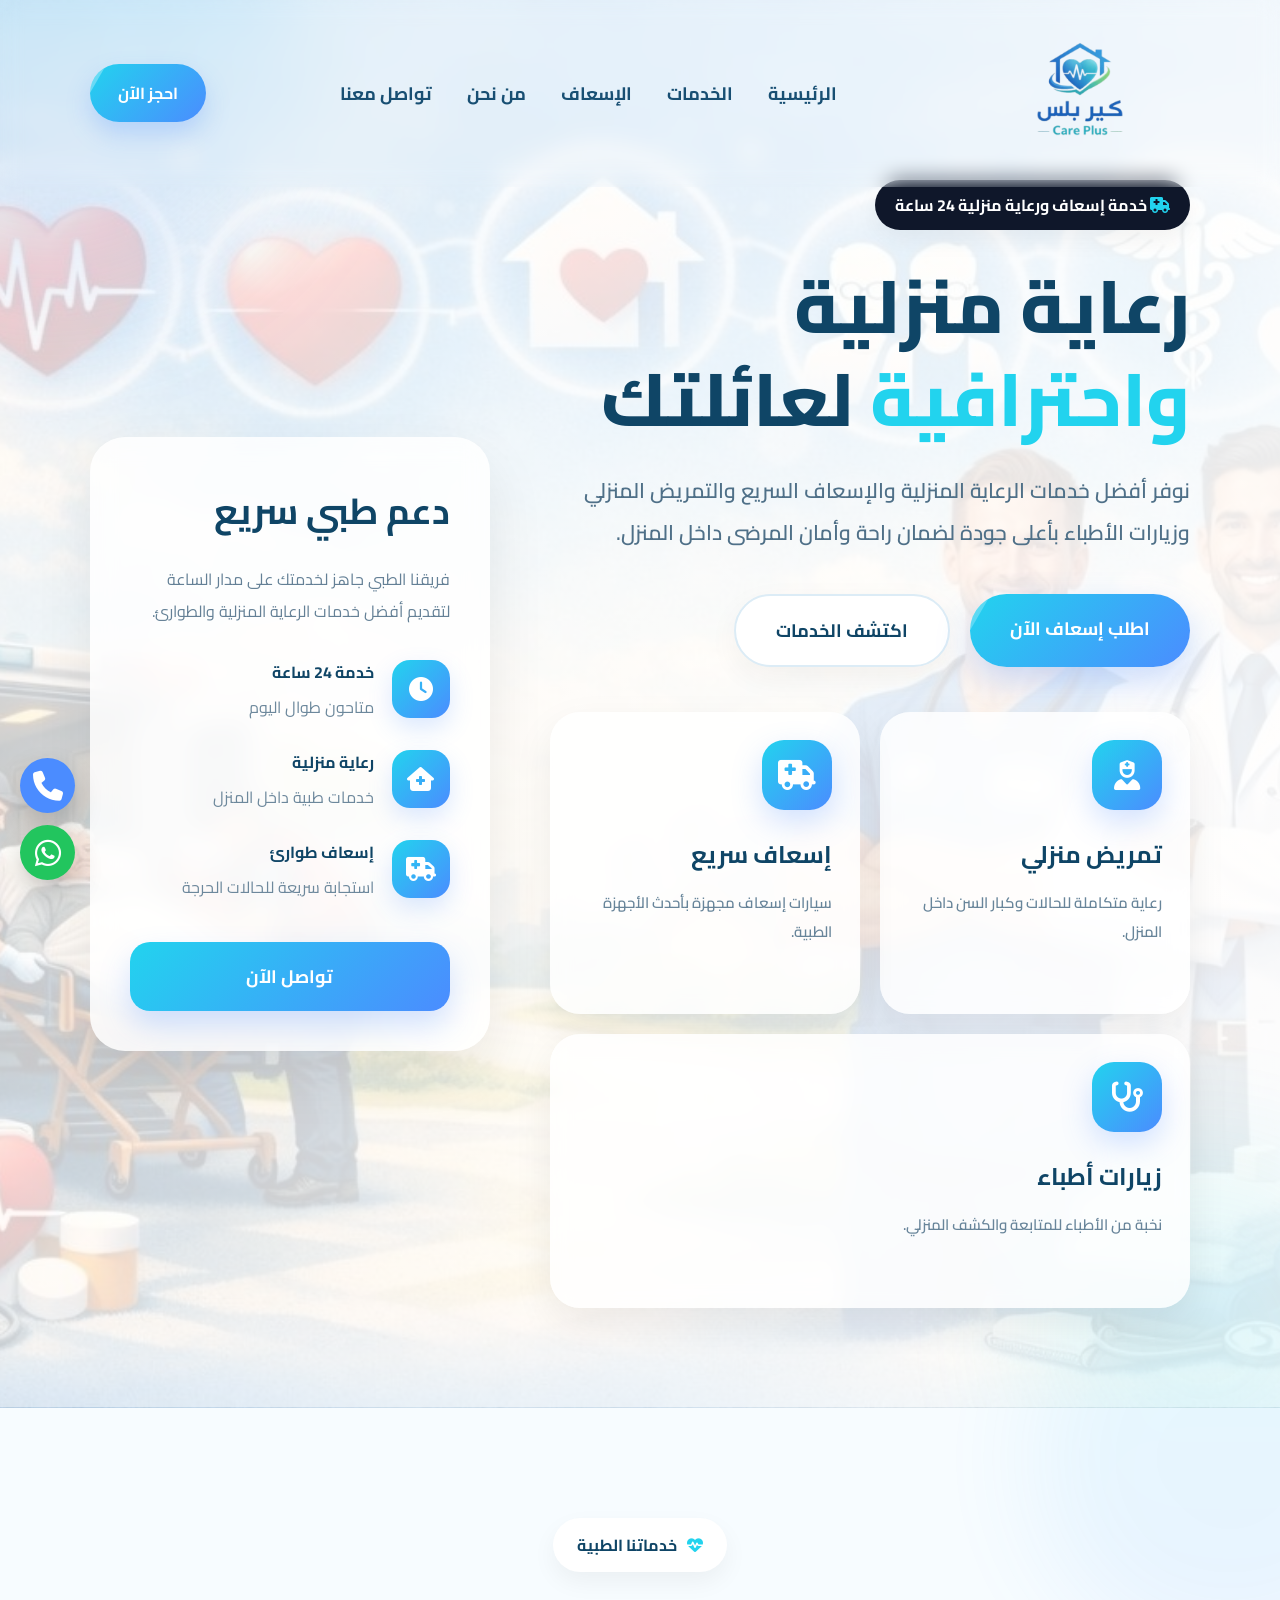
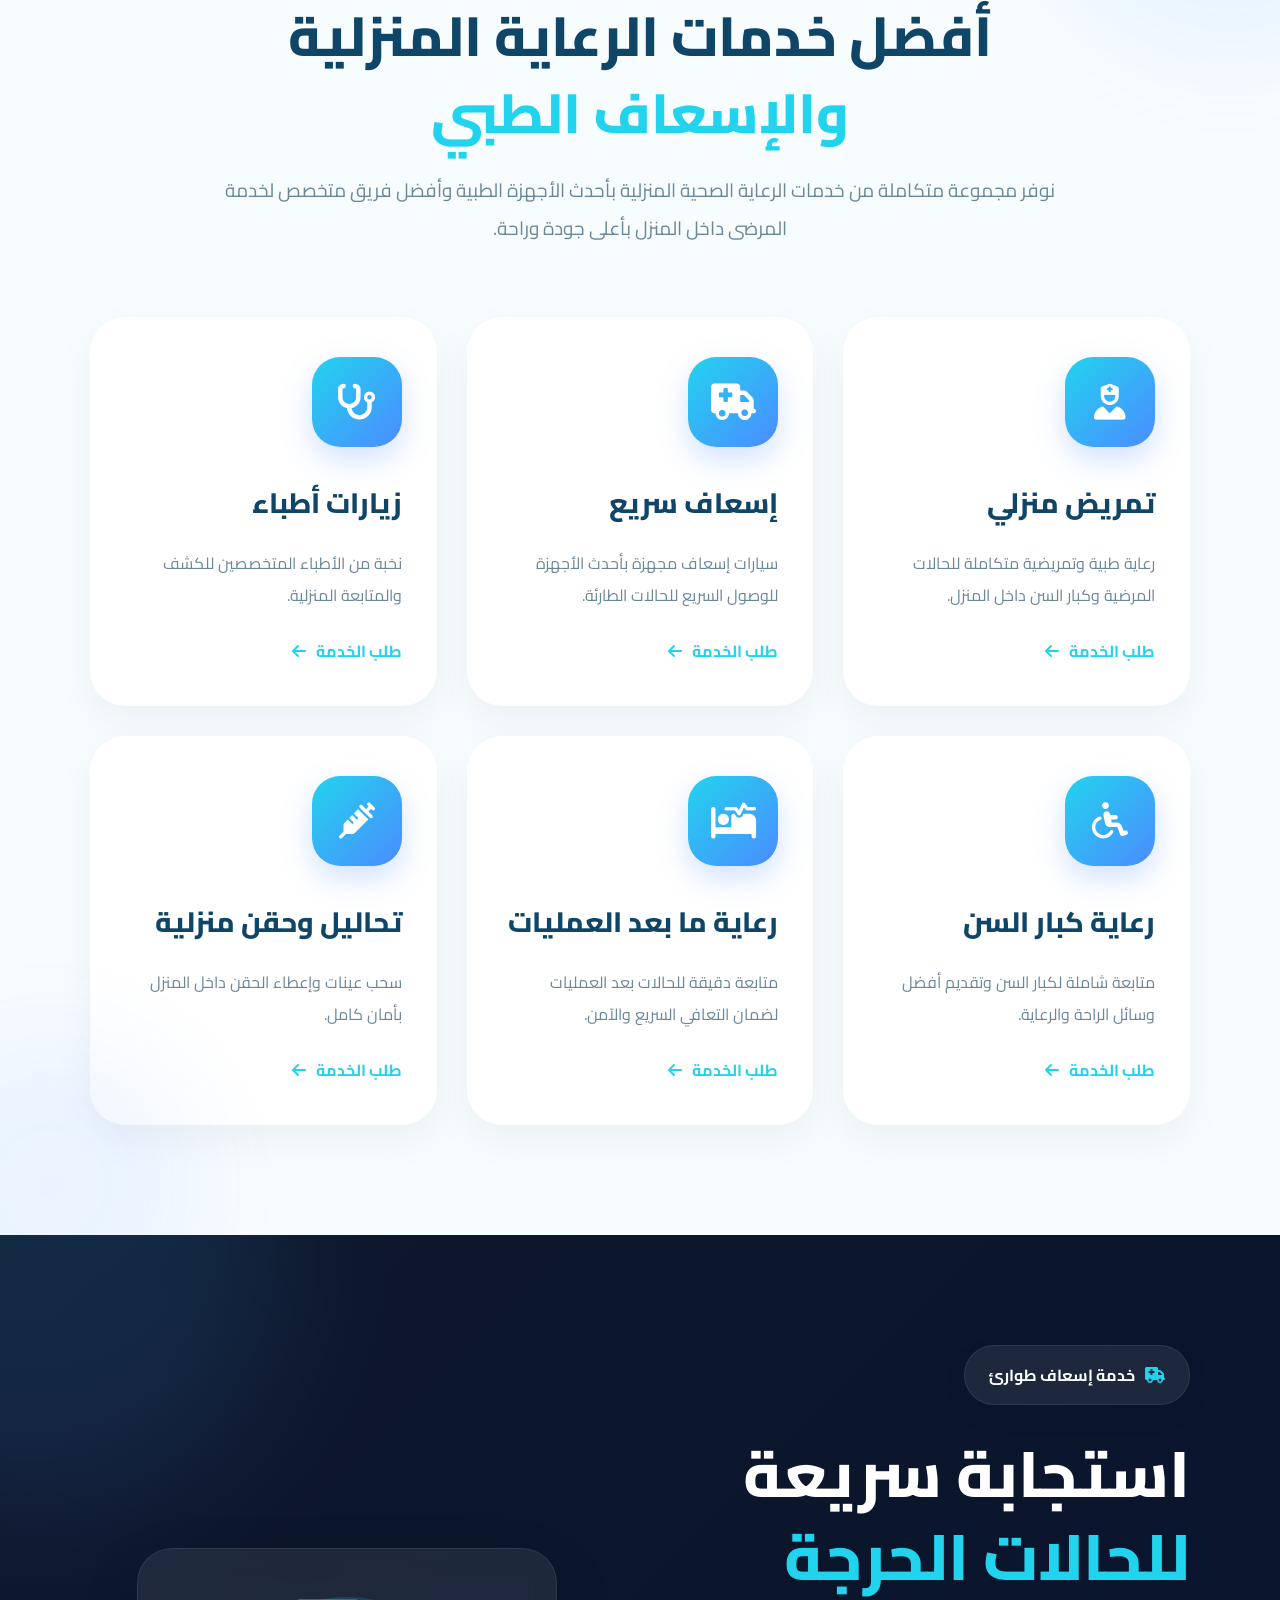
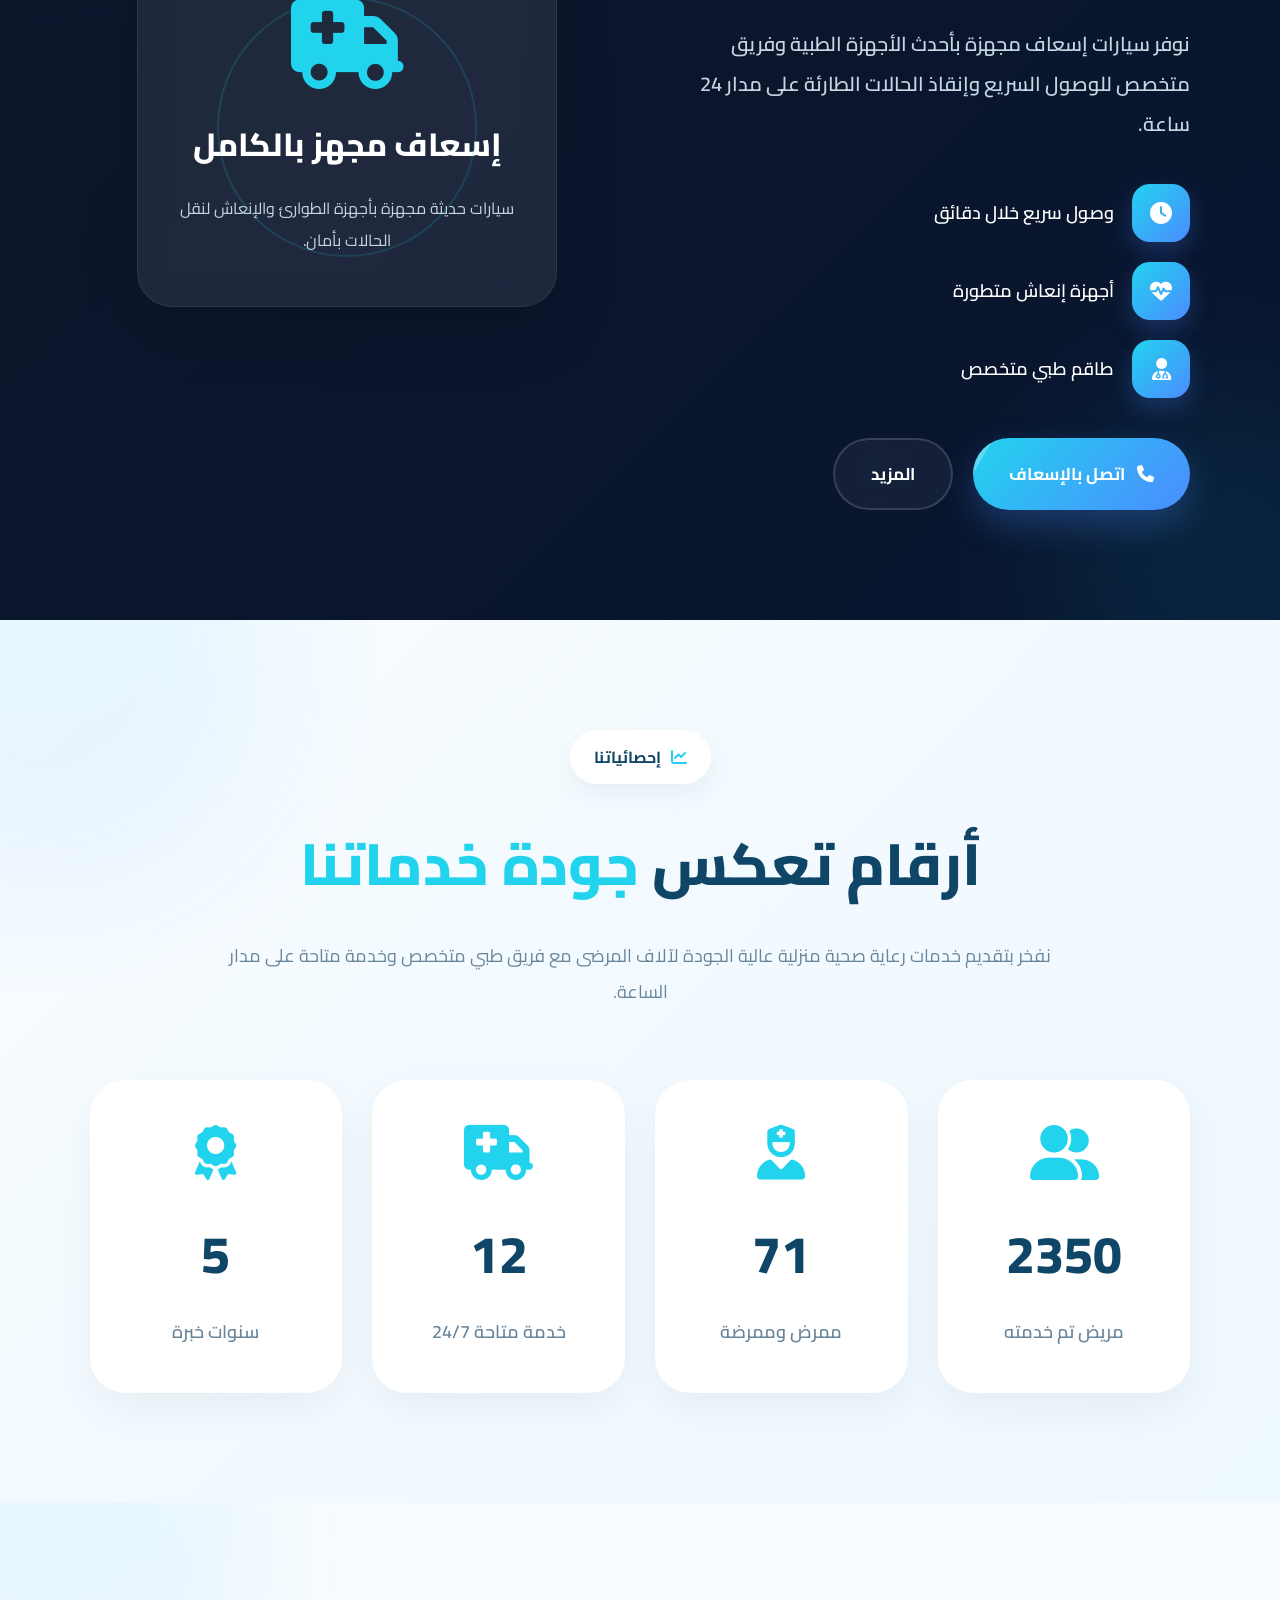
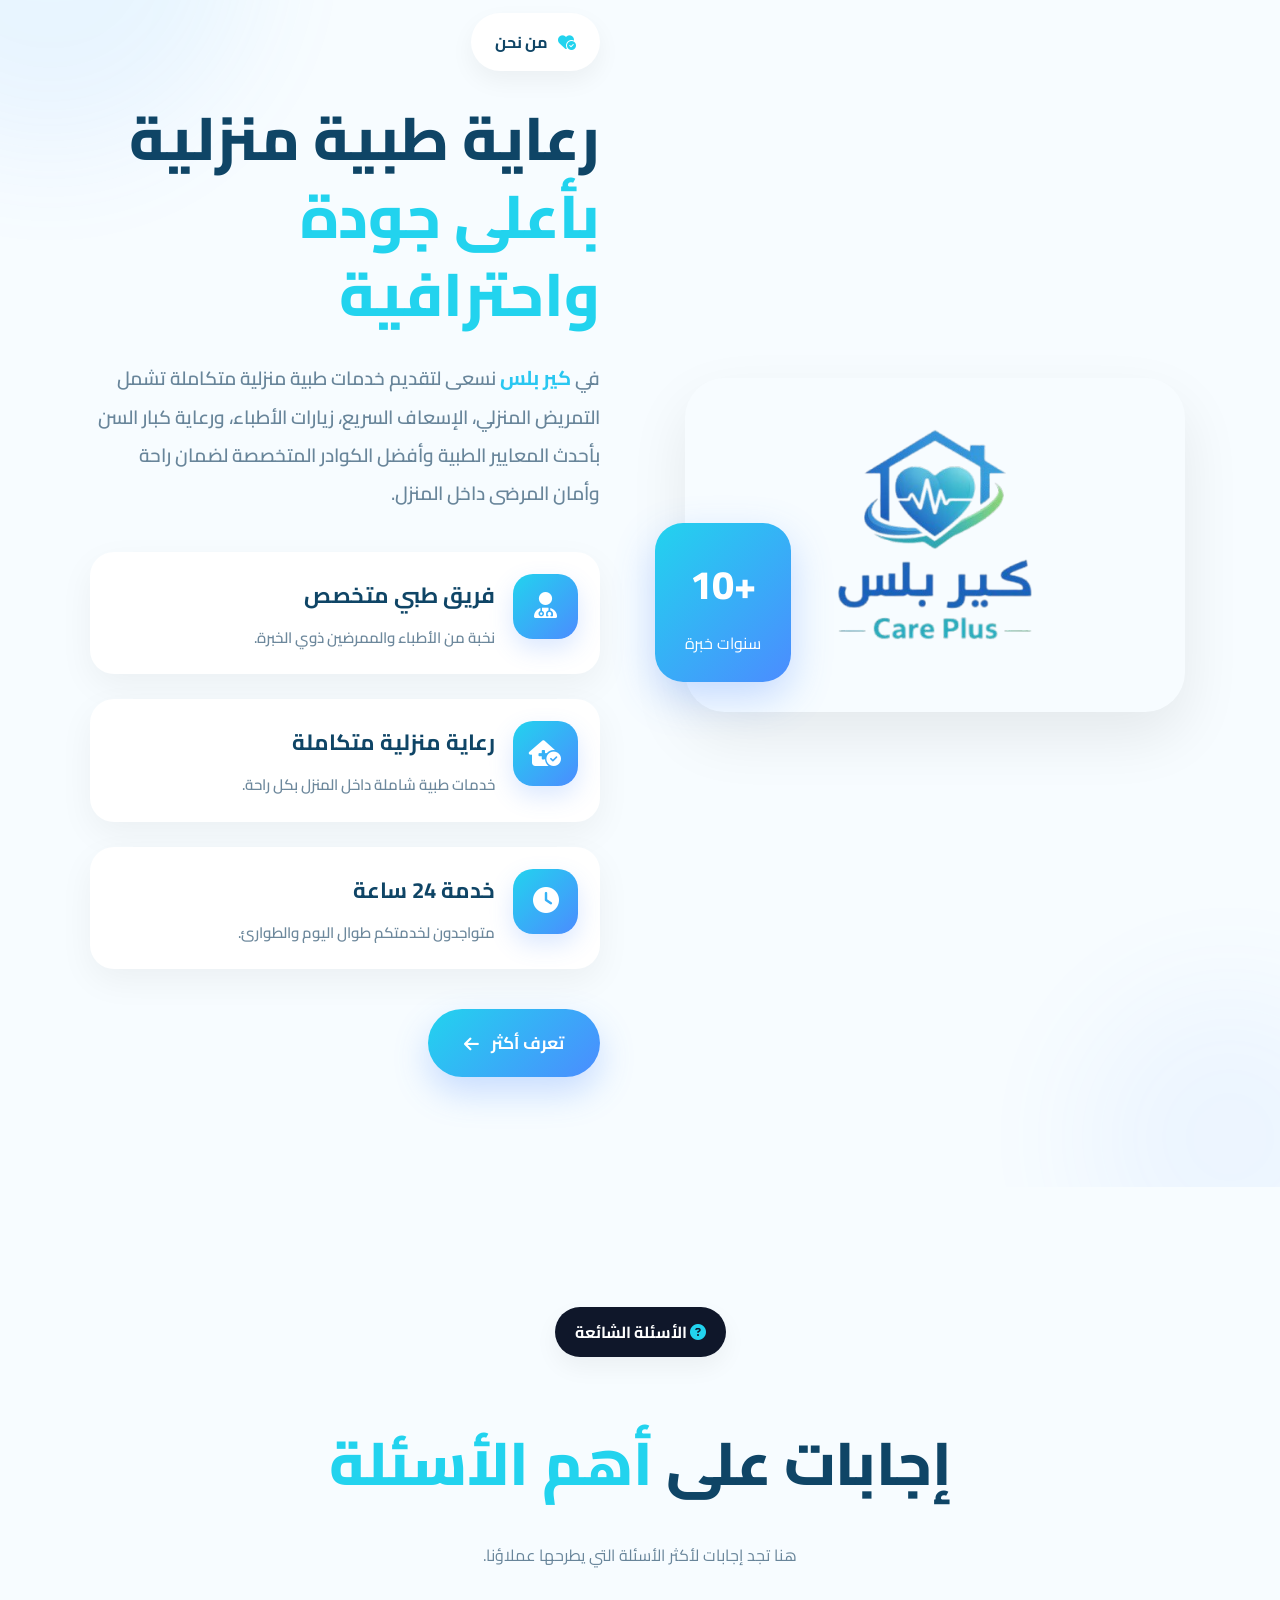
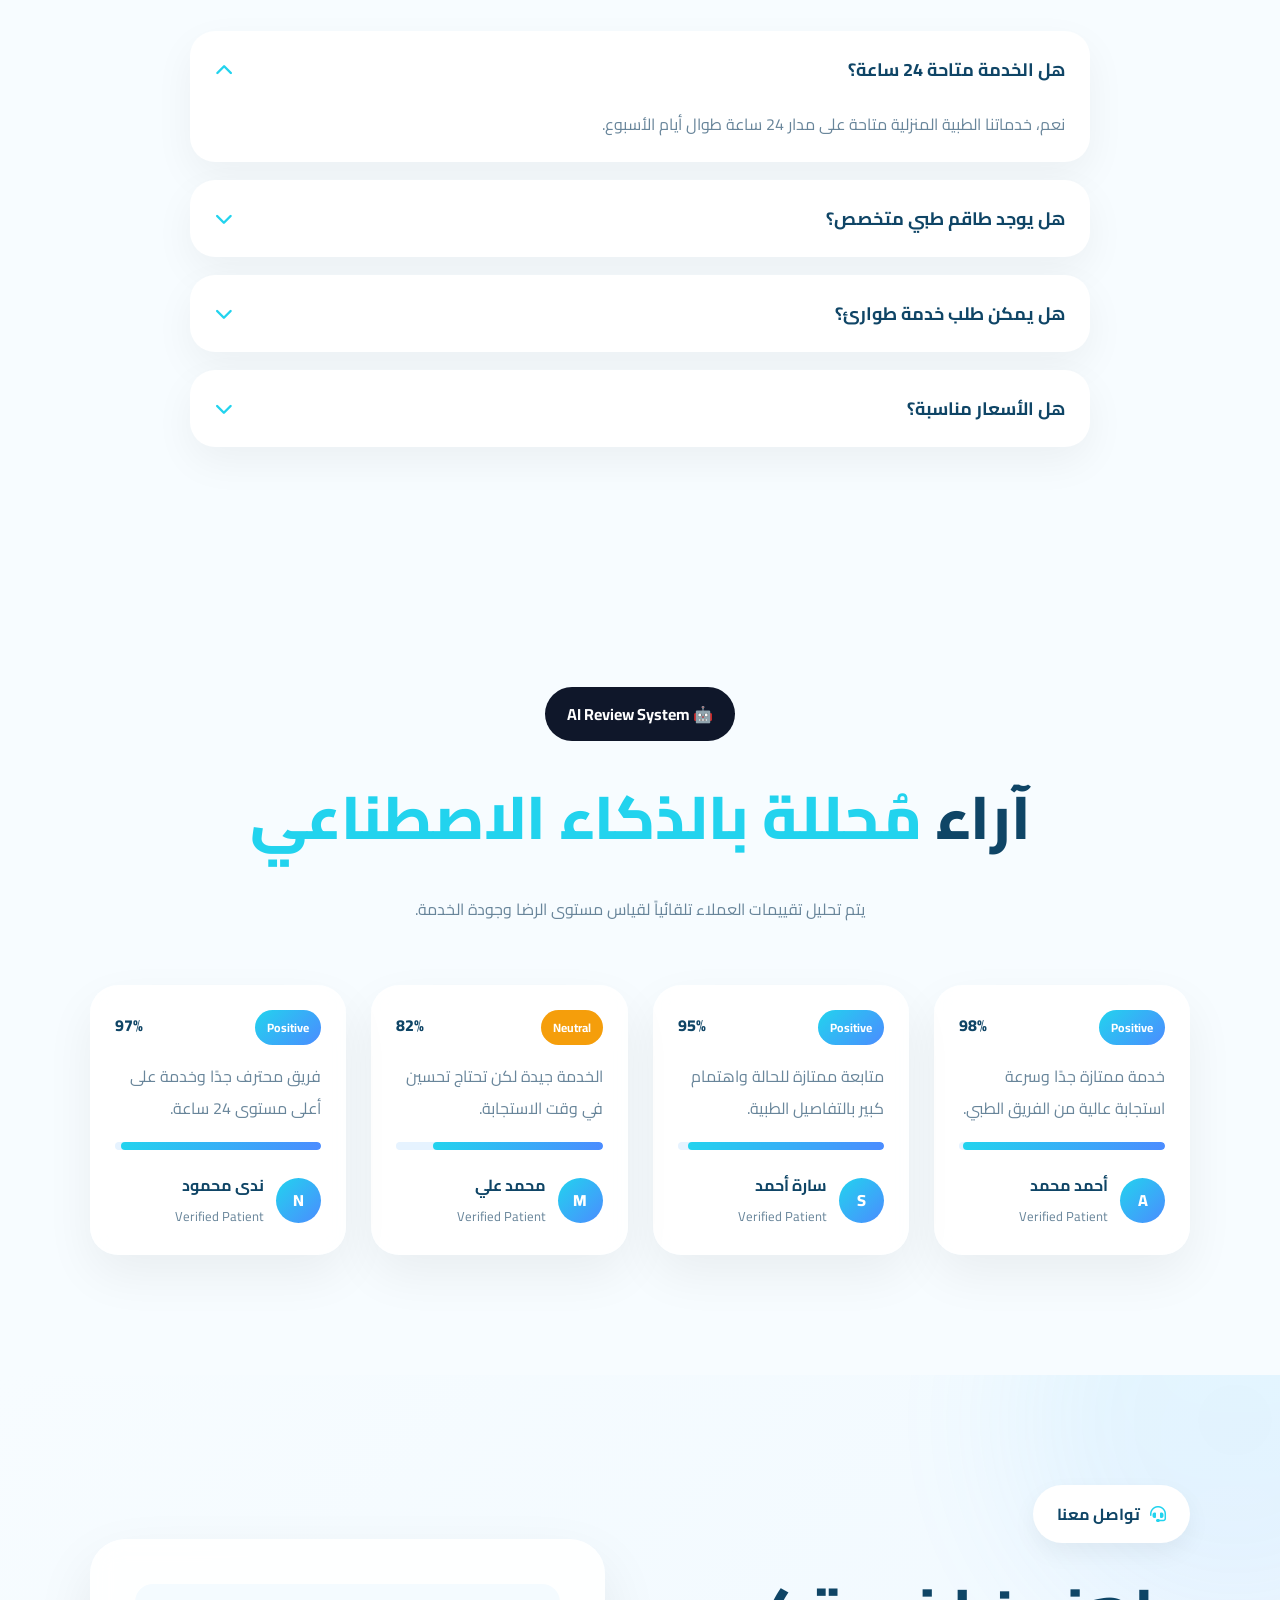
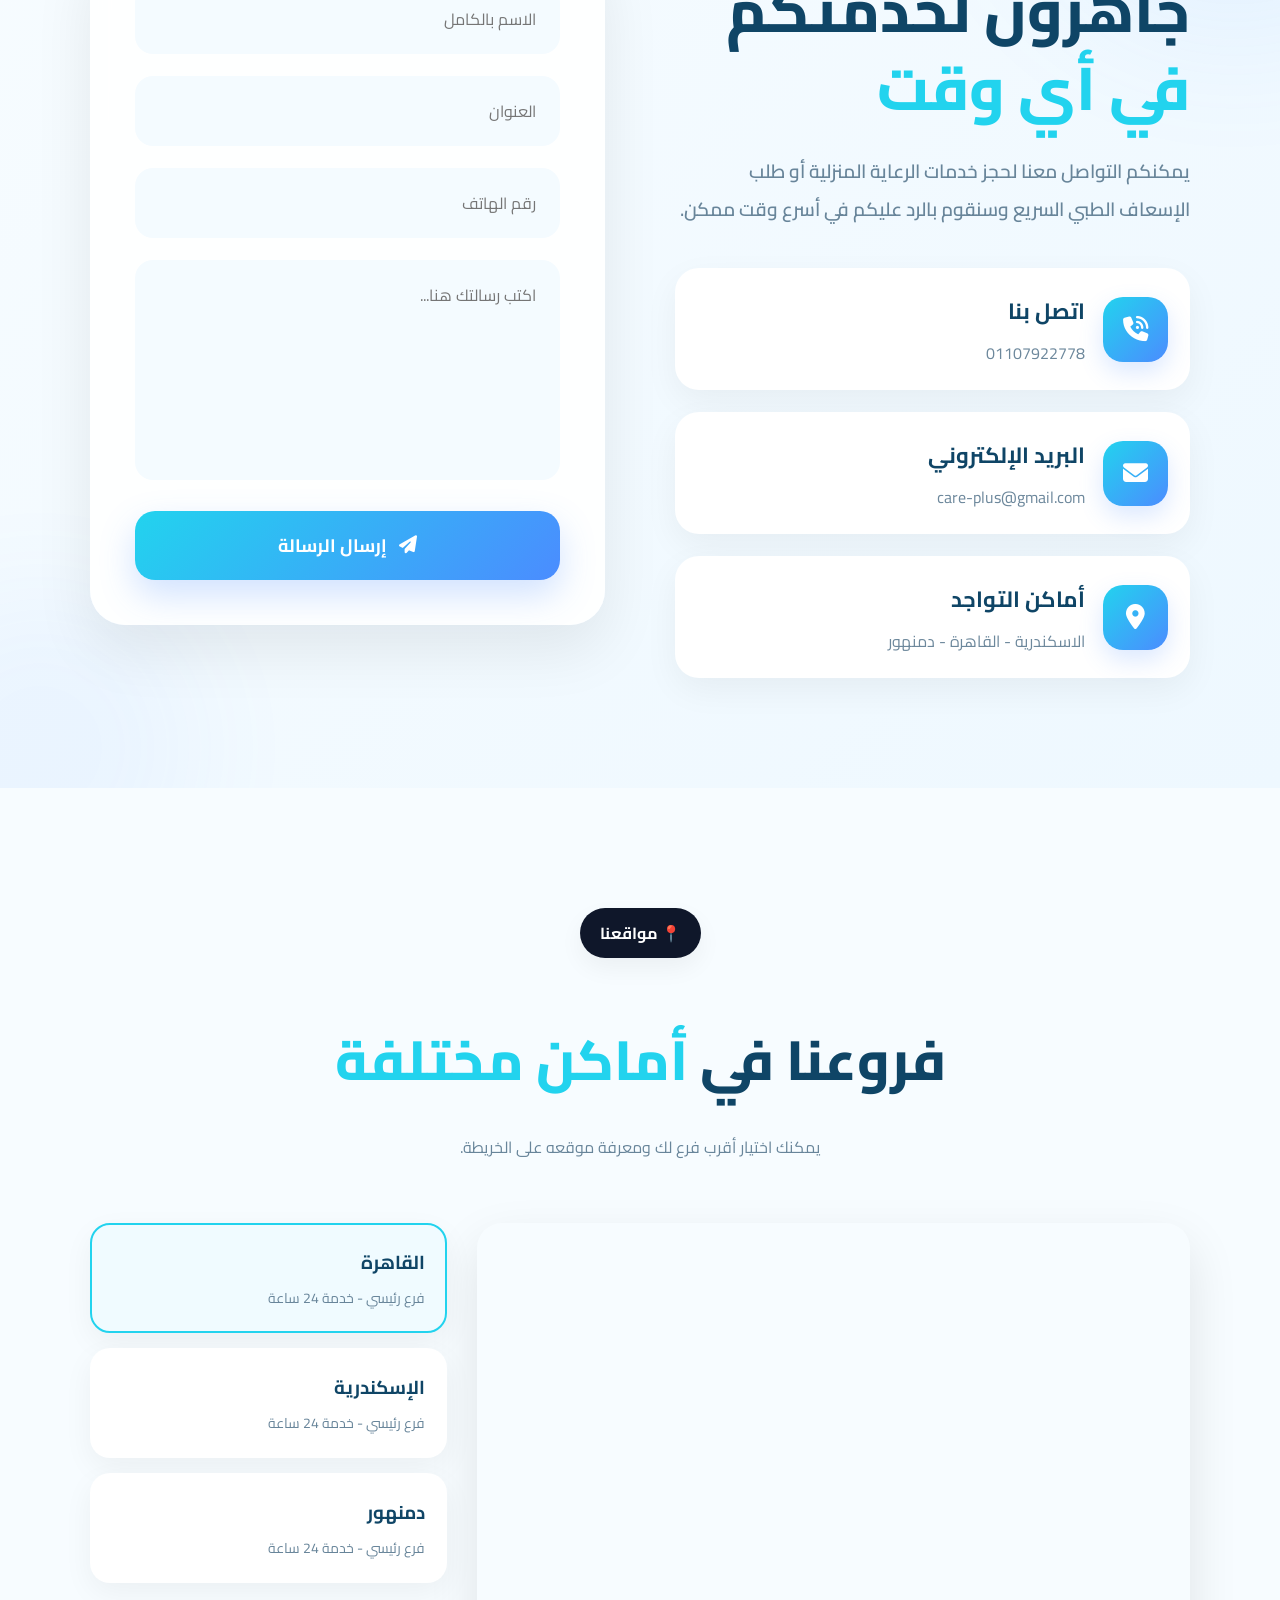
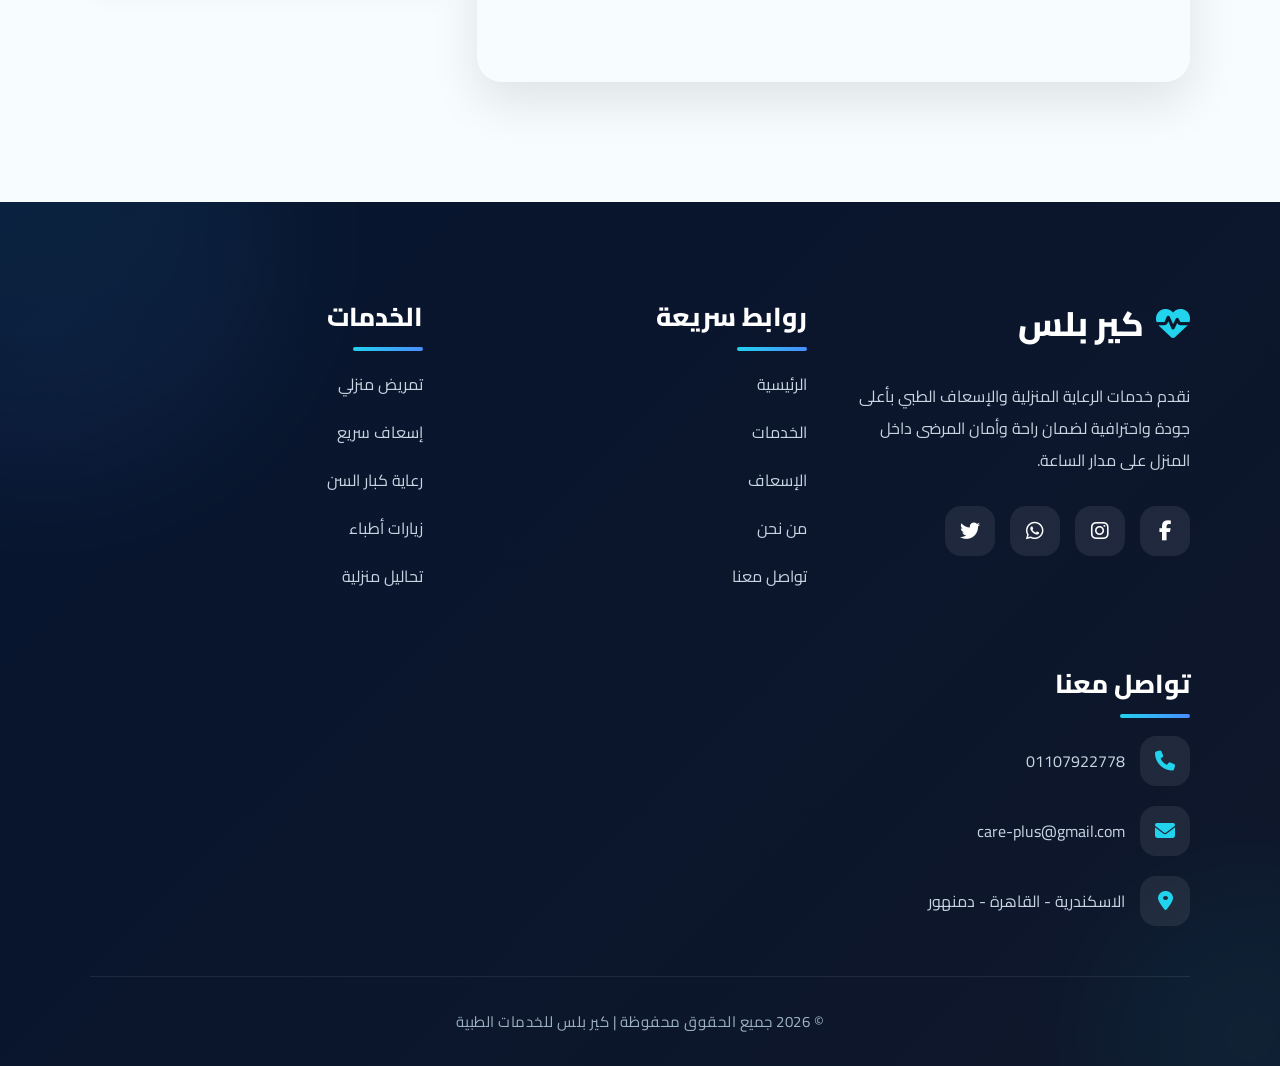
==== commit 90089a54: "edit" ====
--- a/index.html
+++ b/index.html
@@ -227,80 +227,80 @@
 						رعاية طبية وتمريضية متكاملة للحالات المرضية وكبار السن داخل المنزل.
 					</p>
 
+					<a href="visits.html">
+						طلب الخدمة
+						<i class="fa-solid fa-arrow-left"></i>
+					</a>
+				</div>
+
+				<!-- CARD 2 -->
+
+				<div class="service-card hidden">
+					<div class="service-icon">
+						<i class="fa-solid fa-truck-medical"></i>
+					</div>
+
+					<h3>إسعاف سريع</h3>
+
+					<p>سيارات إسعاف مجهزة بأحدث الأجهزة للوصول السريع للحالات الطارئة.</p>
+
 					<a href="services.html">
 						طلب الخدمة
 						<i class="fa-solid fa-arrow-left"></i>
 					</a>
 				</div>
 
-				<!-- CARD 2 -->
+				<!-- CARD 3 -->
 
 				<div class="service-card hidden">
 					<div class="service-icon">
-						<i class="fa-solid fa-truck-medical"></i>
-					</div>
-
-					<h3>إسعاف سريع</h3>
-
-					<p>سيارات إسعاف مجهزة بأحدث الأجهزة للوصول السريع للحالات الطارئة.</p>
-
-					<a href="services.html">
+						<i class="fa-solid fa-stethoscope"></i>
+					</div>
+
+					<h3>زيارات أطباء</h3>
+
+					<p>نخبة من الأطباء المتخصصين للكشف والمتابعة المنزلية.</p>
+
+					<a href="visits.html">
 						طلب الخدمة
 						<i class="fa-solid fa-arrow-left"></i>
 					</a>
 				</div>
 
-				<!-- CARD 3 -->
+				<!-- CARD 4 -->
 
 				<div class="service-card hidden">
 					<div class="service-icon">
-						<i class="fa-solid fa-stethoscope"></i>
-					</div>
-
-					<h3>زيارات أطباء</h3>
-
-					<p>نخبة من الأطباء المتخصصين للكشف والمتابعة المنزلية.</p>
-
-					<a href="services.html">
+						<i class="fa-solid fa-wheelchair"></i>
+					</div>
+
+					<h3>رعاية كبار السن</h3>
+
+					<p>متابعة شاملة لكبار السن وتقديم أفضل وسائل الراحة والرعاية.</p>
+
+					<a href="young.html">
 						طلب الخدمة
 						<i class="fa-solid fa-arrow-left"></i>
 					</a>
 				</div>
 
-				<!-- CARD 4 -->
+				<!-- CARD 5 -->
 
 				<div class="service-card hidden">
 					<div class="service-icon">
-						<i class="fa-solid fa-wheelchair"></i>
-					</div>
-
-					<h3>رعاية كبار السن</h3>
-
-					<p>متابعة شاملة لكبار السن وتقديم أفضل وسائل الراحة والرعاية.</p>
-
-					<a href="services.html">
+						<i class="fa-solid fa-bed-pulse"></i>
+					</div>
+
+					<h3>رعاية ما بعد العمليات</h3>
+
+					<p>متابعة دقيقة للحالات بعد العمليات لضمان التعافي السريع والآمن.</p>
+
+					<a href="operation.html">
 						طلب الخدمة
 						<i class="fa-solid fa-arrow-left"></i>
 					</a>
 				</div>
 
-				<!-- CARD 5 -->
-
-				<div class="service-card hidden">
-					<div class="service-icon">
-						<i class="fa-solid fa-bed-pulse"></i>
-					</div>
-
-					<h3>رعاية ما بعد العمليات</h3>
-
-					<p>متابعة دقيقة للحالات بعد العمليات لضمان التعافي السريع والآمن.</p>
-
-					<a href="services.html">
-						طلب الخدمة
-						<i class="fa-solid fa-arrow-left"></i>
-					</a>
-				</div>
-
 				<!-- CARD 6 -->
 
 				<div class="service-card hidden">
@@ -312,7 +312,7 @@
 
 					<p>سحب عينات وإعطاء الحقن داخل المنزل بأمان كامل.</p>
 
-					<a href="services.html">
+					<a href="fluids.html">
 						طلب الخدمة
 						<i class="fa-solid fa-arrow-left"></i>
 					</a>
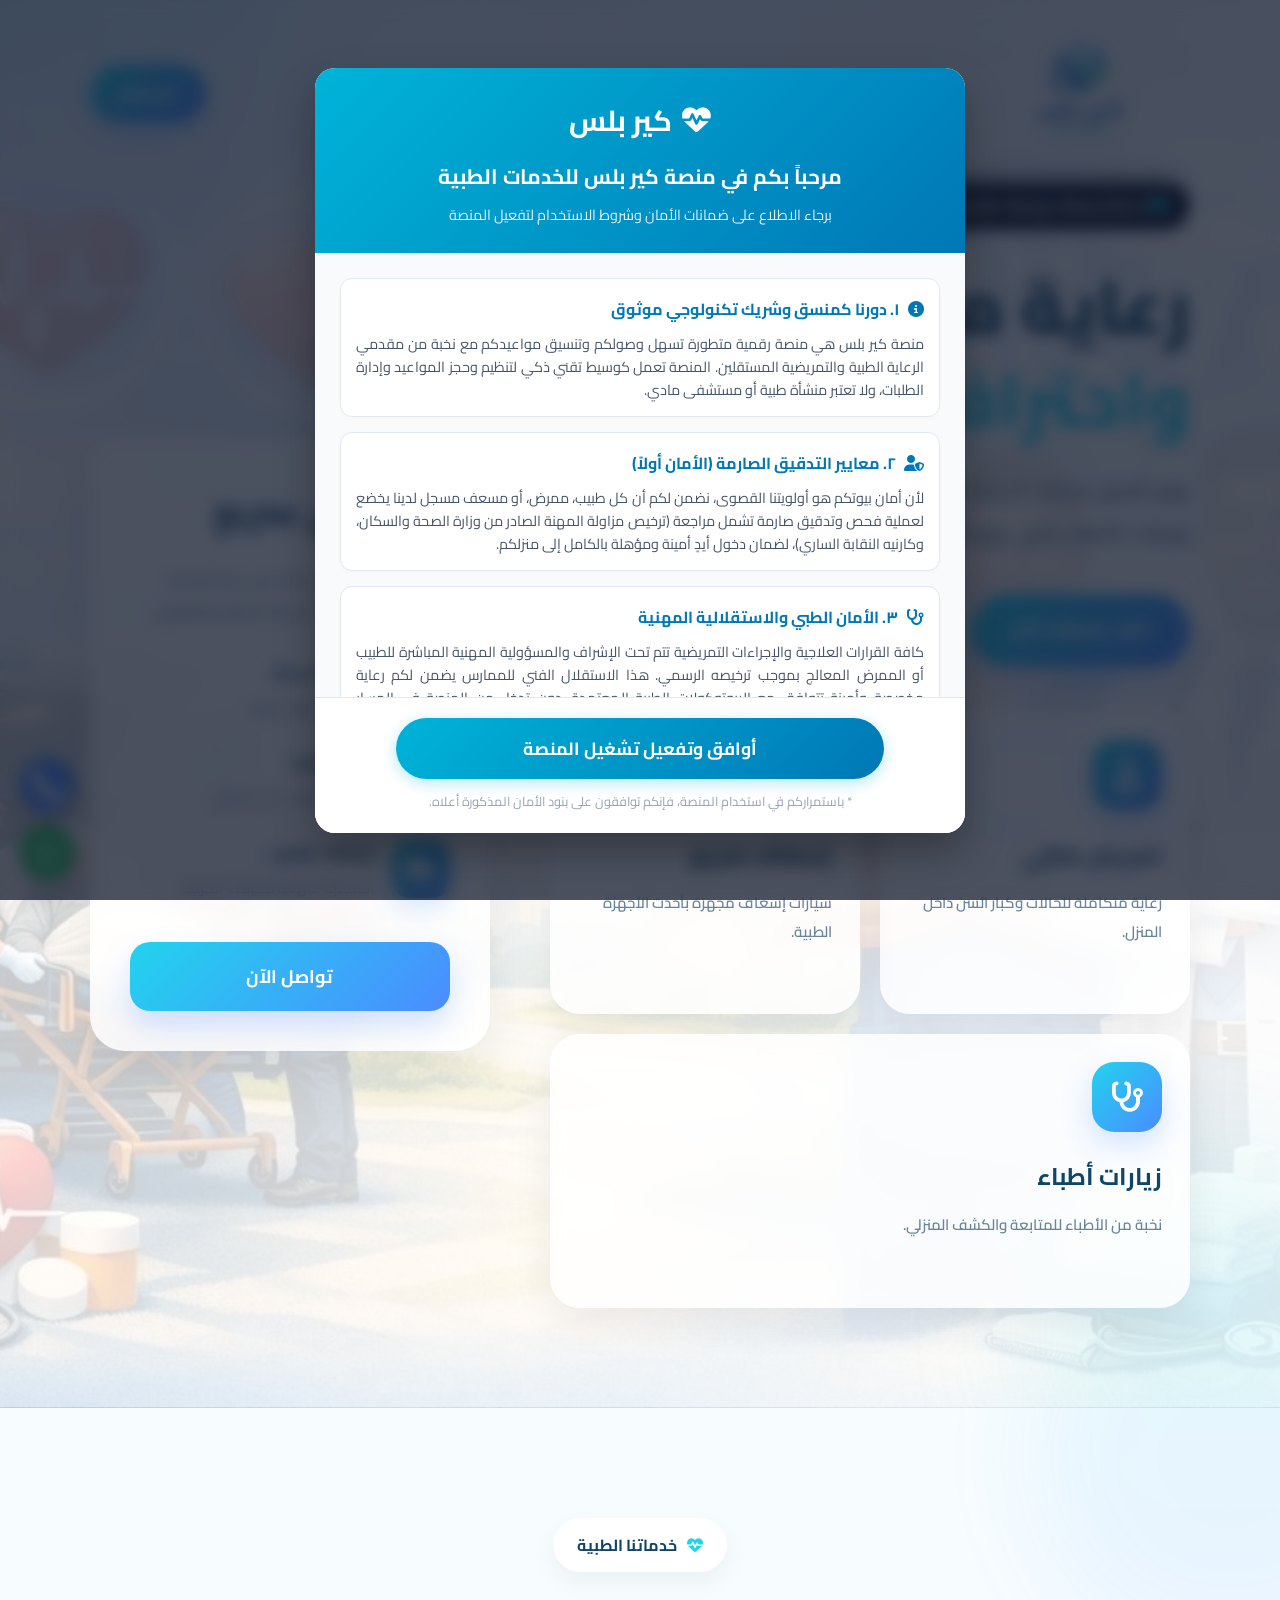
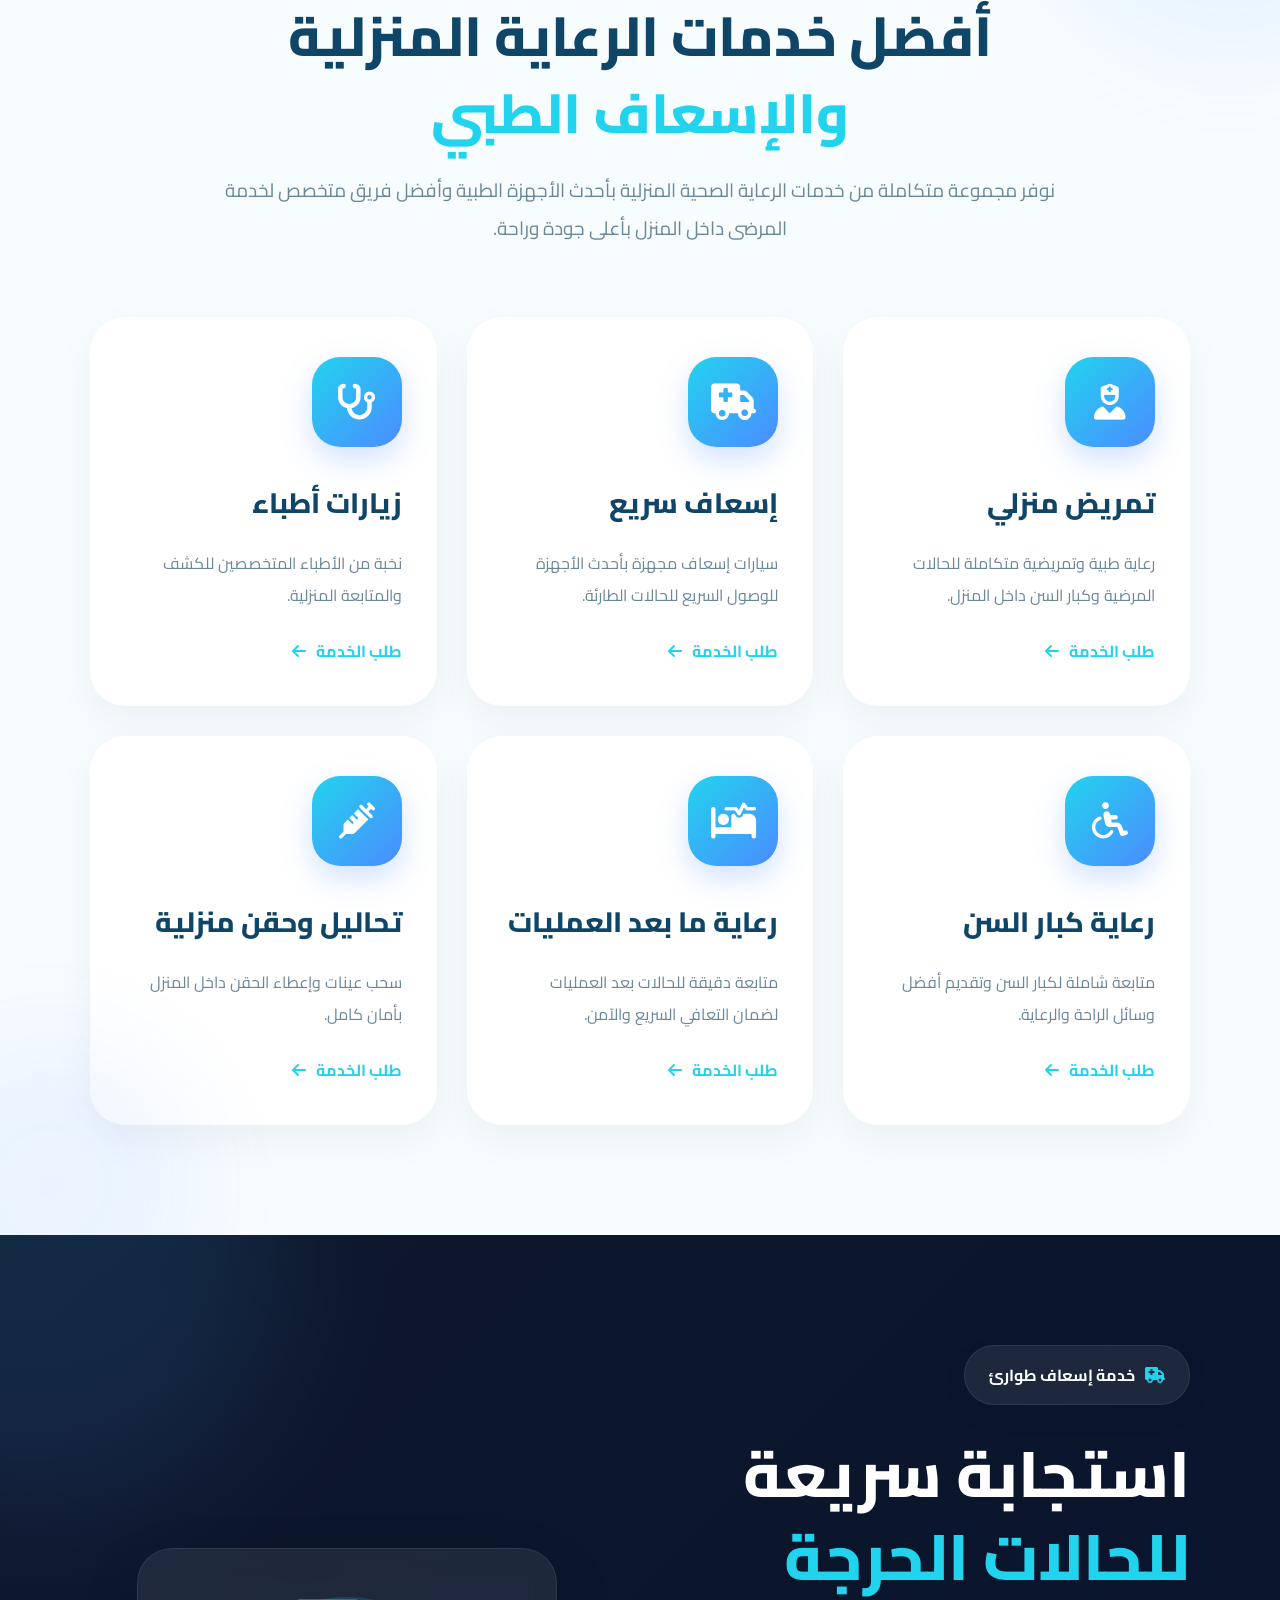
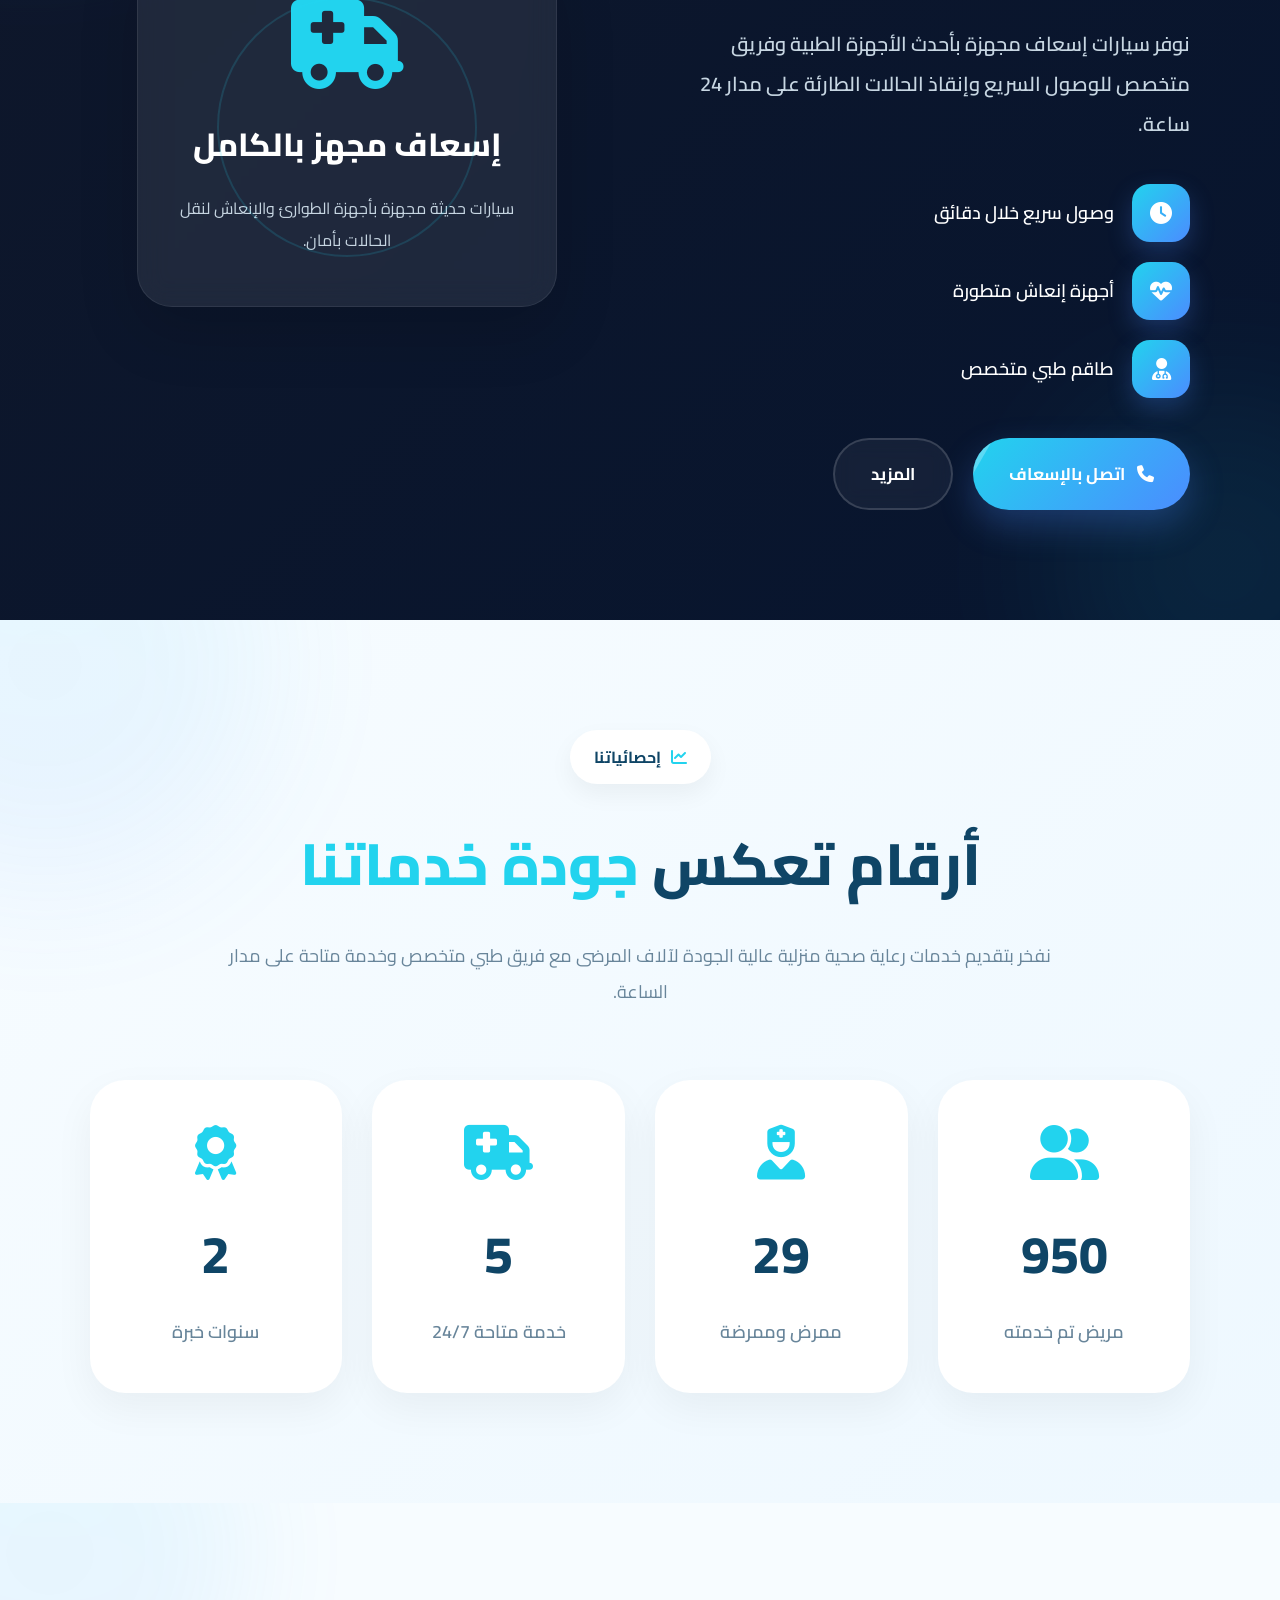
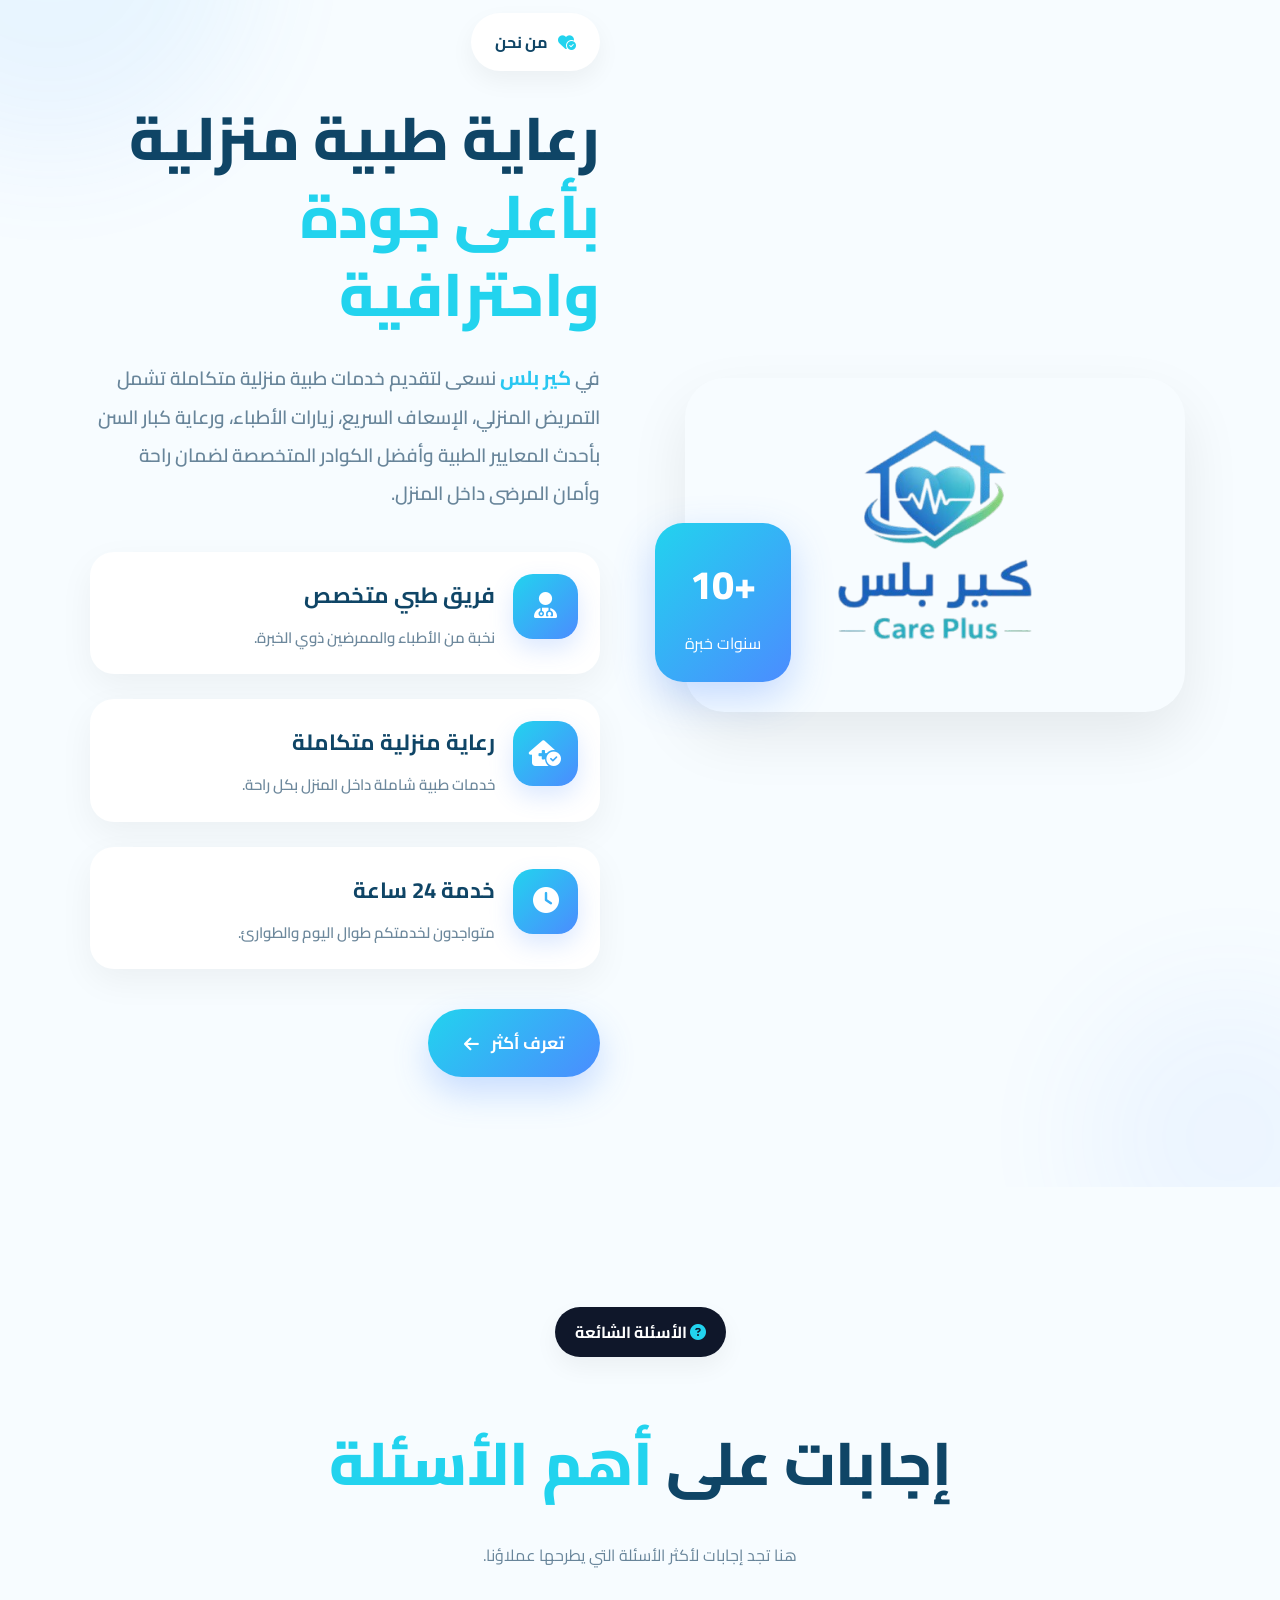
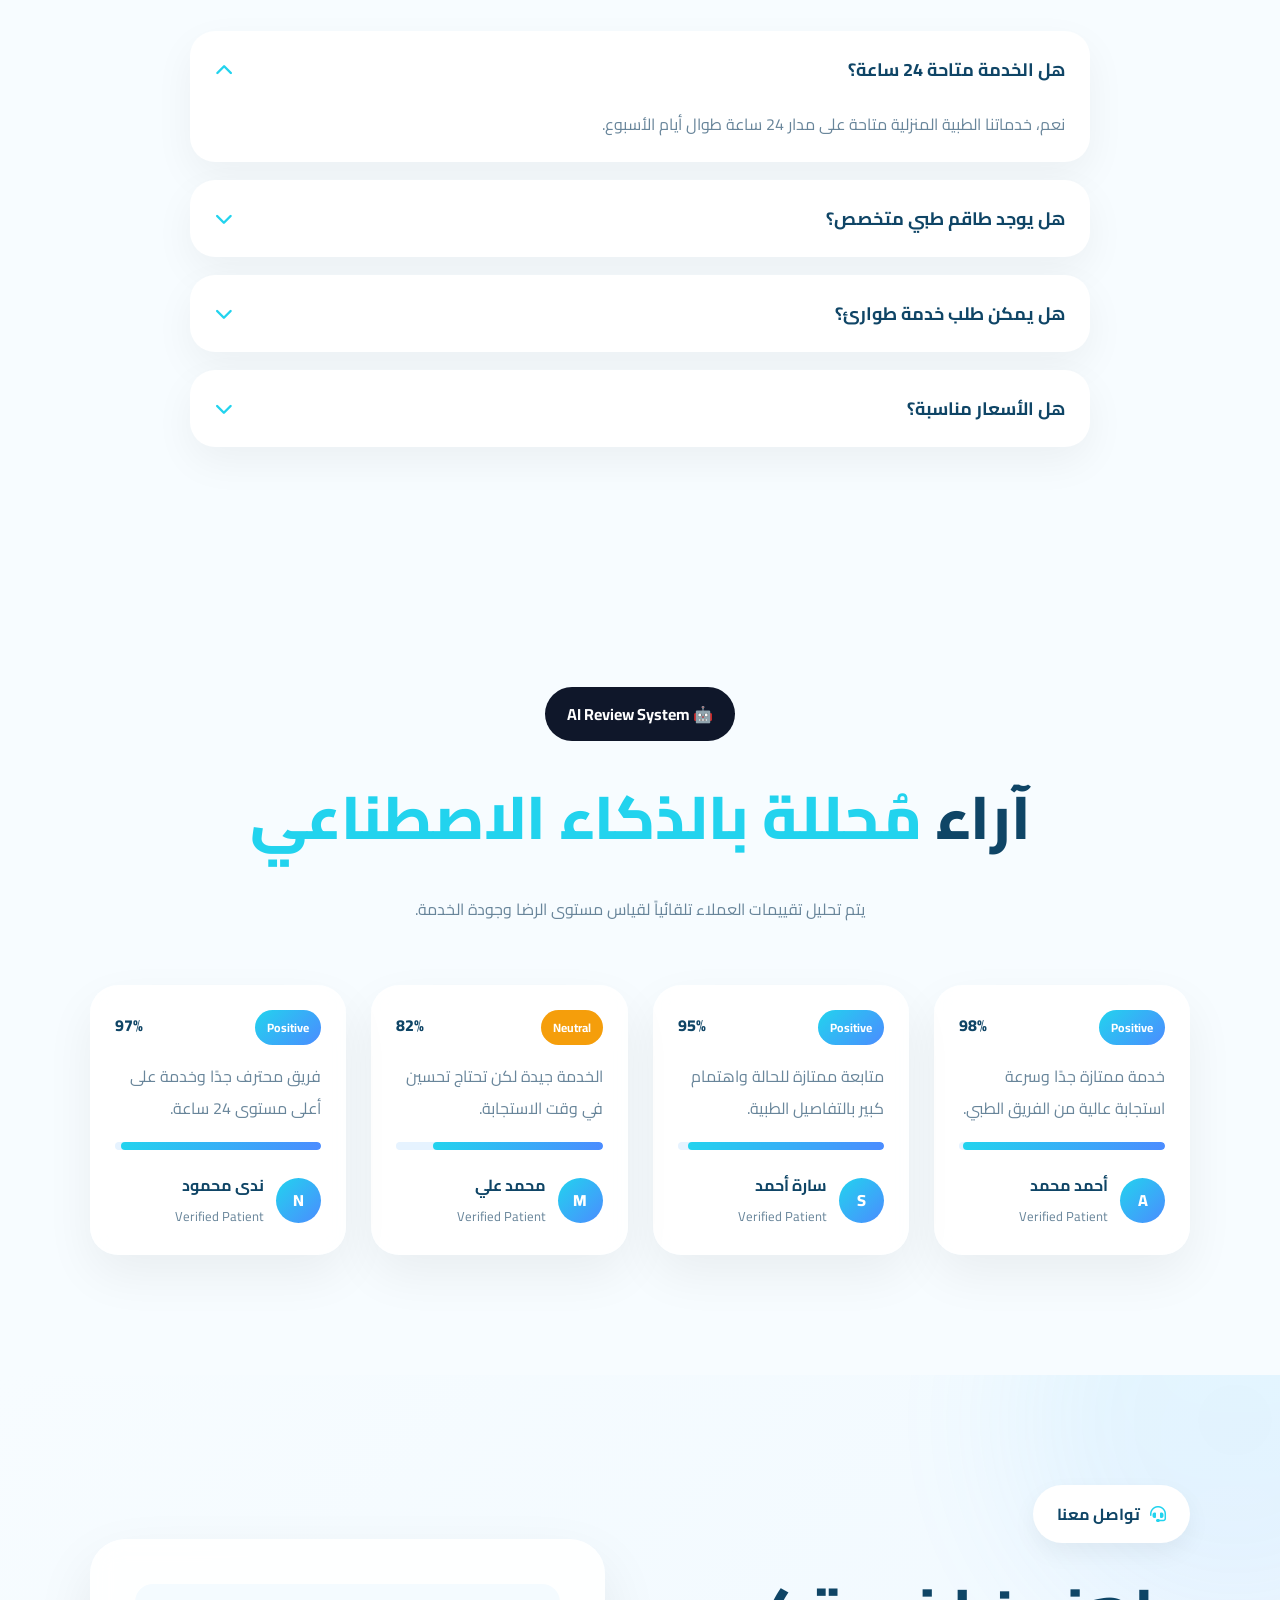
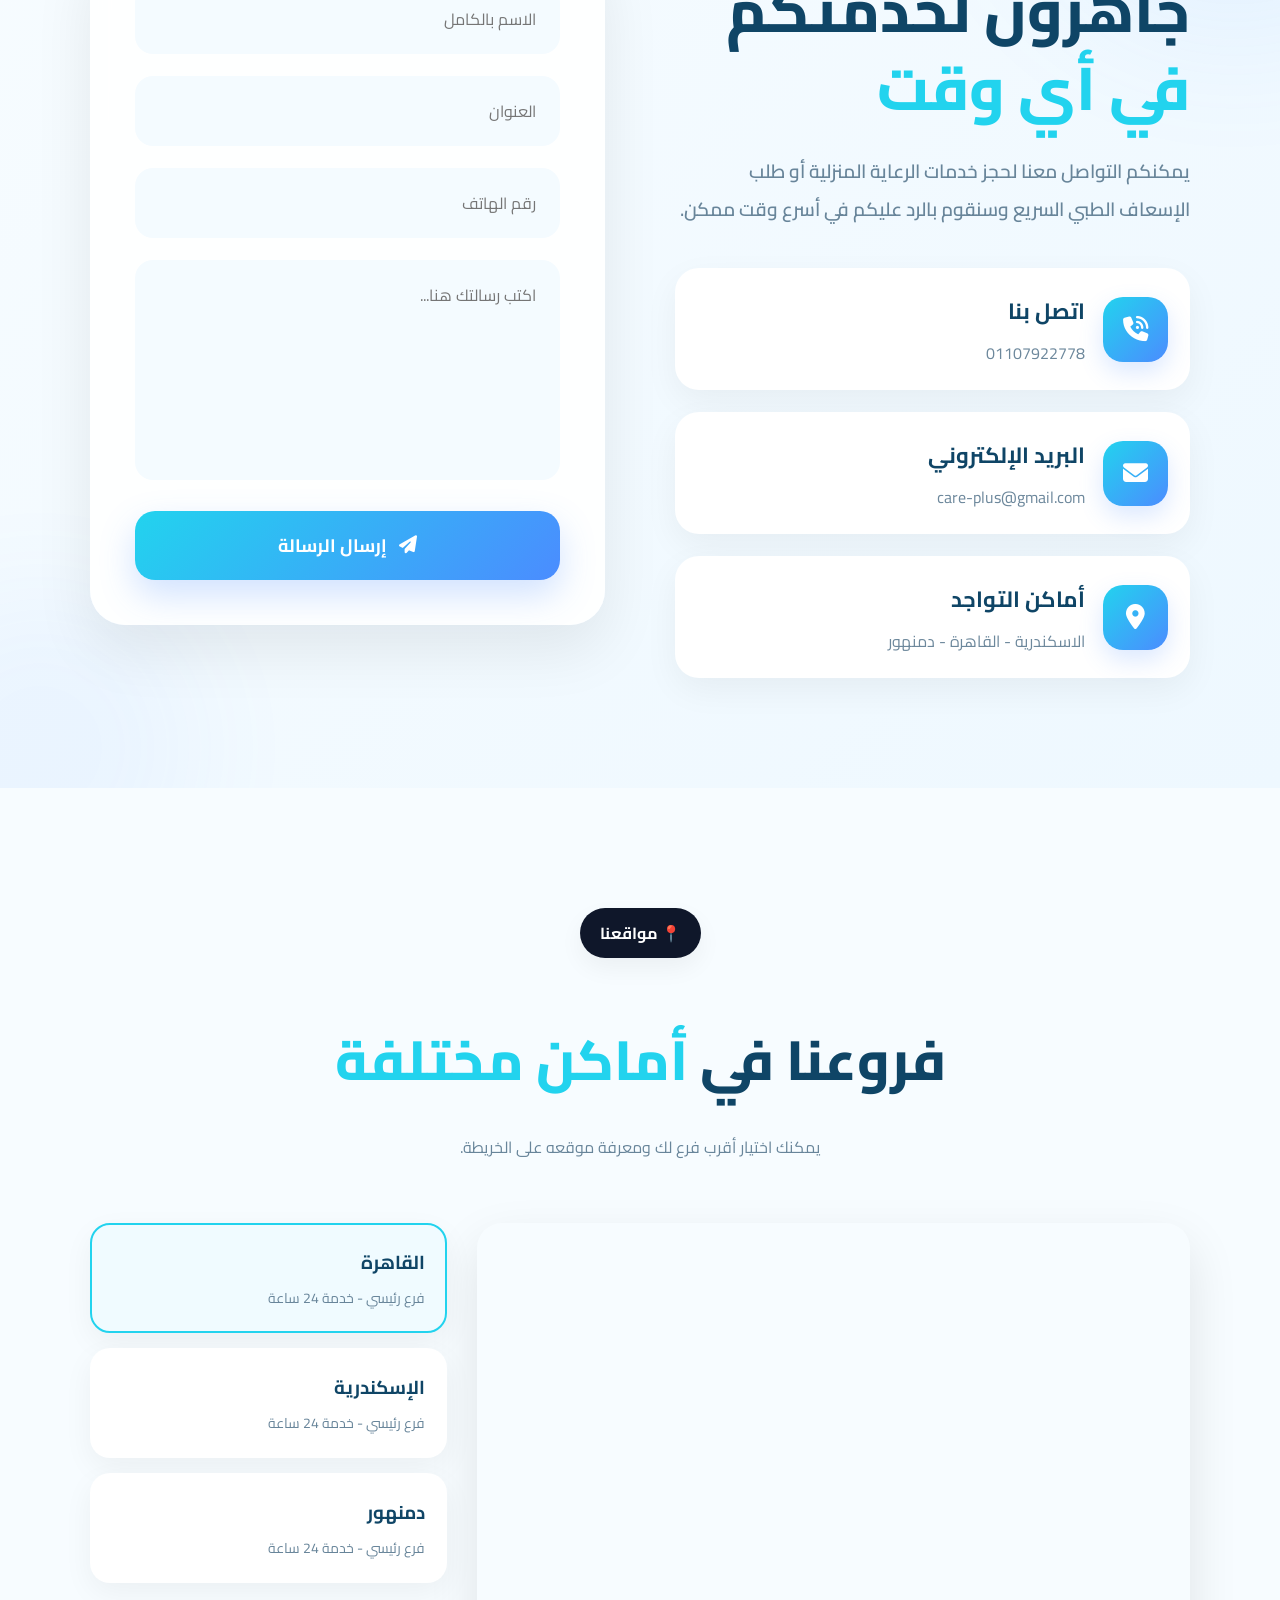
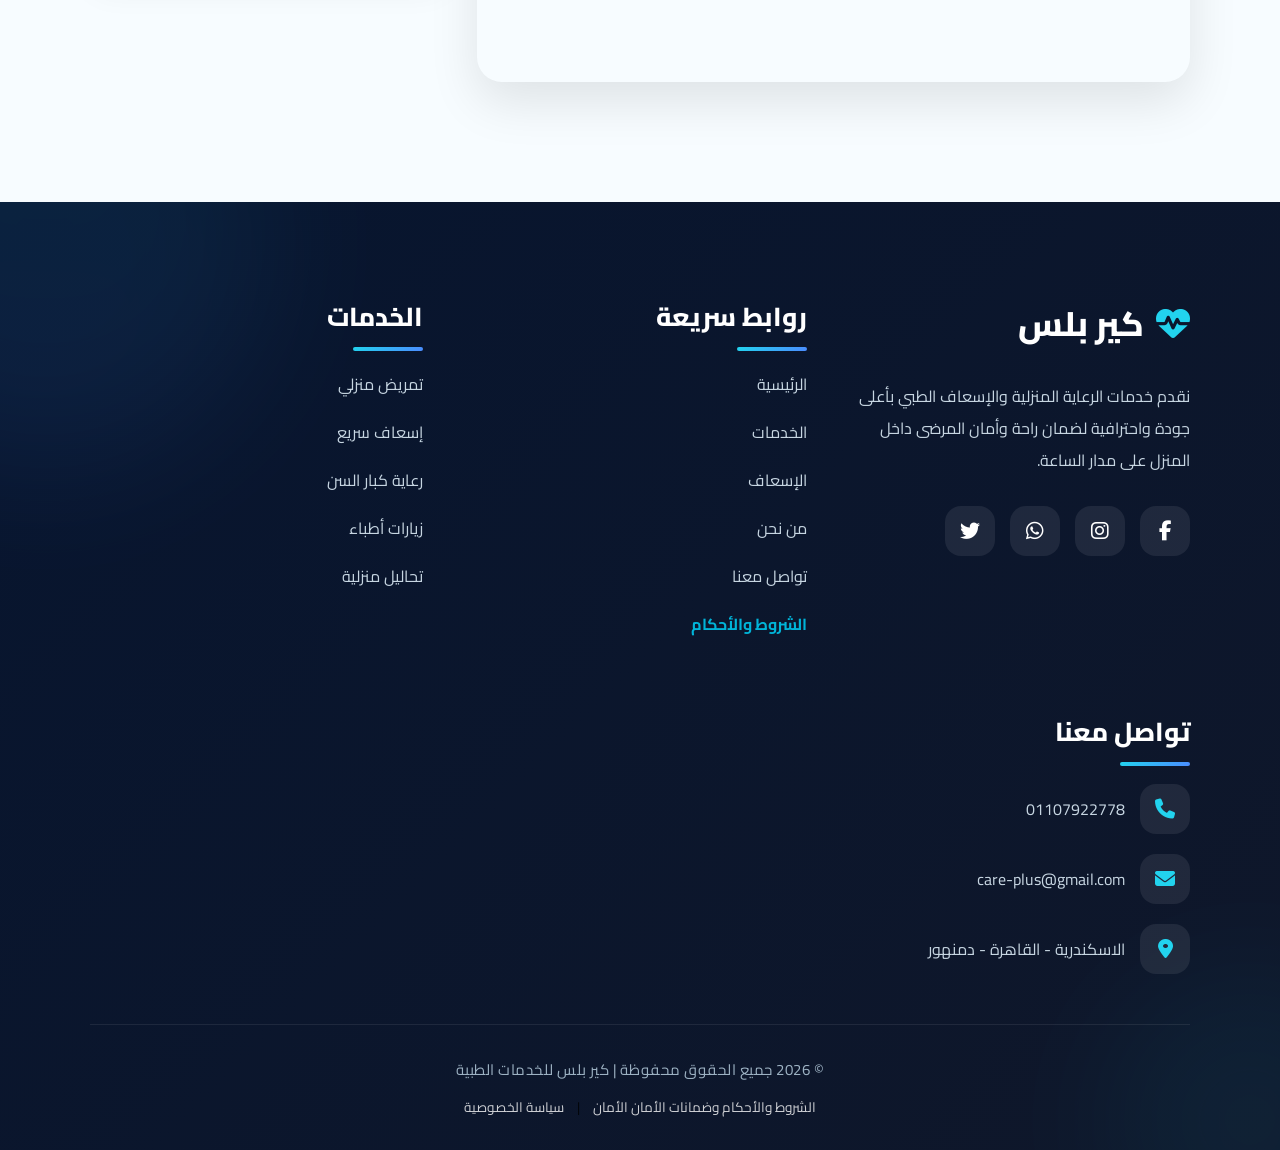
==== commit 0cc12fb5: "mm" ====
--- a/index.html
+++ b/index.html
@@ -806,13 +806,15 @@
 					</p>
 
 					<div class="footer-socials">
-						<a href="https://www.facebook.com/share/1CH1vsWsck/"
+						<a href="https://www.facebook.com/share/1CH1vsWsck/" target="_blank"
 							><i class="fa-brands fa-facebook-f"></i
 						></a>
 
 						<a href="#"><i class="fa-brands fa-instagram"></i></a>
 
-						<a href="https://wa.me/201107922778?text=السلام عليكم"
+						<a
+							href="https://wa.me/201107922778?text=السلام عليكم"
+							target="_blank"
 							><i class="fa-brands fa-whatsapp"></i
 						></a>
 
@@ -835,6 +837,16 @@
 						<li><a href="#about">من نحن</a></li>
 
 						<li><a href="#contact">تواصل معنا</a></li>
+
+						<!-- الرابط القانوني الجديد -->
+						<li>
+							<a
+								href="terms.html"
+								target="_blank"
+								style="color: #00b4d8; font-weight: bold"
+								>الشروط والأحكام</a
+							>
+						</li>
 					</ul>
 				</div>
 
@@ -855,13 +867,6 @@
 						<li><a href="#services">تحاليل منزلية</a></li>
 					</ul>
 				</div>
-
-				<!-- 
-				<li><a href="#main">الرئيسية</a></li>
-					<li><a href="#services">الخدمات</a></li>
-					<li><a href="#ambulance">الإسعاف</a></li>
-					<li><a href="#about">من نحن</a></li>
-					<li><a href="#contact">تواصل معنا</a></li> -->
 
 				<!-- CONTACT -->
 
@@ -889,13 +894,306 @@
 
 			<!-- BOTTOM -->
 
-			<div class="footer-bottom">
+			<div
+				class="footer-bottom"
+				style="
+					display: flex;
+					flex-direction: column;
+					align-items: center;
+					gap: 10px;
+				">
 				<p>© 2026 جميع الحقوق محفوظة | كير بلس للخدمات الطبية</p>
+				<!-- روابط إخلاء المسؤولية السفلية الشيك -->
+				<div class="legal-links" style="font-size: 0.85rem; opacity: 0.8">
+					<a
+						href="terms.html"
+						target="_blank"
+						style="
+							color: #fff;
+							text-decoration: none;
+							margin: 0 10px;
+							transition: 0.3s;
+						"
+						onmouseover="this.style.color = '#00b4d8'"
+						onmouseout="this.style.color = '#fff'"
+						>الشروط والأحكام وضمانات الأمان الأمان</a
+					>
+					|
+					<a
+						href="terms.html#privacy"
+						target="_blank"
+						style="
+							color: #fff;
+							text-decoration: none;
+							margin: 0 10px;
+							transition: 0.3s;
+						"
+						onmouseover="this.style.color = '#00b4d8'"
+						onmouseout="this.style.color = '#fff'"
+						>سياسة الخصوصية</a
+					>
+				</div>
 			</div>
 		</footer>
-
 		<!-- ================= JS ================= -->
 
 		<script src="./script.js"></script>
+		<!-- ================= TERMS & CONDITIONS MODAL (GATEKEEPER) ================= -->
+		<div id="termsGatekeeperModal" class="terms-gate-overlay">
+			<div class="terms-gate-box">
+				<!-- الهيدر الخاص بالرسالة -->
+				<div class="terms-gate-header">
+					<div class="gate-logo">
+						<i class="fa-solid fa-heart-pulse"></i>
+						<span>كير بلس</span>
+					</div>
+					<h2>مرحباً بكم في منصة كير بلس للخدمات الطبية</h2>
+					<p>برجاء الاطلاع على ضمانات الأمان وشروط الاستخدام لتفعيل المنصة</p>
+				</div>
+
+				<!-- نص السياسات بأسلوب شيك ومطمن -->
+				<div class="terms-gate-body">
+					<div class="gate-policy-item">
+						<h3>
+							<i class="fa-solid fa-circle-info"></i> ١. دورنا كمنسق وشريك
+							تكنولوجي موثوق
+						</h3>
+						<p>
+							منصة كير بلس هي منصة رقمية متطورة تسهل وصولكم وتنسيق مواعيدكم مع
+							نخبة من مقدمي الرعاية الطبية والتمريضية المستقلين. المنصة تعمل
+							كوسيط تقني ذكي لتنظيم وحجز المواعيد وإدارة الطلبات، ولا تعتبر
+							منشأة طبية أو مستشفى مادي.
+						</p>
+					</div>
+
+					<div class="gate-policy-item">
+						<h3>
+							<i class="fa-solid fa-user-shield"></i> ٢. معايير التدقيق الصارمة
+							(الأمان أولاً)
+						</h3>
+						<p>
+							لأن أمان بيوتكم هو أولويتنا القصوى، نضمن لكم أن كل طبيب، ممرض، أو
+							مسعف مسجل لدينا يخضع لعملية فحص وتدقيق صارمة تشمل مراجعة (ترخيص
+							مزاولة المهنة الصادر من وزارة الصحة والسكان، وكارنيه النقابة
+							الساري)، لضمان دخول أيدٍ أمينة ومؤهلة بالكامل إلى منزلكم.
+						</p>
+					</div>
+
+					<div class="gate-policy-item">
+						<h3>
+							<i class="fa-solid fa-stethoscope"></i> ٣. الأمان الطبي
+							والاستقلالية المهنية
+						</h3>
+						<p>
+							كافة القرارات العلاجية والإجراءات التمريضية تتم تحت الإشراف
+							والمسؤولية المهنية المباشرة للطبيب أو الممرض المعالج بموجب ترخيصه
+							الرسمي. هذا الاستقلال الفني للممارس يضمن لكم رعاية مخصصة وأمينة
+							تتوافق مع البروتوكولات الطبية المعتمدة، دون تدخل من المنصة في
+							المسار العلاجي الفردي، حيث يقتصر دور المنصة على التنسيق والربط
+							وتيسير الخدمة وتوثيق الجودة.
+						</p>
+					</div>
+
+					<div class="gate-policy-item">
+						<h3>
+							<i class="fa-solid fa-truck-medical"></i> ٤. خدمات الطوارئ والدعم
+							اللوجستي للإسعاف
+						</h3>
+						<p>
+							في الأوقات الحرجة، تعمل منصة كير بلس كشريك لوجستي ذكي لتسريع
+							وتأمين وصول الدعم الطبي إليكم عبر ربطكم فوراً بأقرب سيارة إسعاف
+							مجهزة ومتاحة ضمن شبكتنا المعتمدة من الشركات الخاصة المرخصة رسمياً
+							من هيئة الإسعاف المصرية، مع الأخذ في الاعتبار العوامل الخارجية
+							المتغيرة مثل حركة المرور وظروف الطرق لضمان أقصى درجات السلامة.
+						</p>
+					</div>
+
+					<div class="gate-policy-item">
+						<h3>
+							<i class="fa-solid fa-lock"></i> ٥. سرية وحرمة البيانات الطبية
+						</h3>
+						<p>
+							بيانات عيلتكم وسجلاتهم الصحية هي أمانة نلتزم بحمايتها بأعلى مشفرات
+							الحماية الرقمية وفقاً لقانون حماية البيانات الشخصية المصري، ولا
+							يتم إطلاع أي طرف عليها إلا الفريق الطبي المعين للزيارة.
+						</p>
+					</div>
+				</div>
+
+				<!-- أزرار الموافقة -->
+				<div class="terms-gate-footer">
+					<button id="acceptTermsGateBtn" class="gate-accept-btn">
+						أوافق وتفعيل تشغيل المنصة
+					</button>
+					<p class="gate-note">
+						* باستمراركم في استخدام المنصة، فإنكم توافقون على بنود الأمان
+						المذكورة أعلاه.
+					</p>
+				</div>
+			</div>
+		</div>
+
+		<!-- ================= CSS STYLING (يمكنك نقله لملف الـ CSS الخاص بك) ================= -->
+		<style>
+			.terms-gate-overlay {
+				position: fixed;
+				top: 0;
+				left: 0;
+				width: 100%;
+				height: 100%;
+				background: rgba(15, 23, 42, 0.75); /* خلفية داكنة رايقة */
+				backdrop-filter: blur(8px); /* تأثير ضبابي للخلفية */
+				display: none; /* بيتحكم فيه الـ JS */
+				justify-content: center;
+				align-items: center;
+				z-index: 999999; /* عشان يغطي أي عنصر تاني في الموقع */
+				padding: 20px;
+				box-sizing: border-box;
+			}
+
+			.terms-gate-box {
+				background: #ffffff;
+				width: 100%;
+				max-width: 650px;
+				max-height: 85vh;
+				border-radius: 20px;
+				box-shadow: 0 20px 40px rgba(0, 0, 0, 0.3);
+				display: flex;
+				flex-direction: column;
+				animation: gateSlideUp 0.4s cubic-bezier(0.16, 1, 0.3, 1);
+				overflow: hidden;
+			}
+
+			.terms-gate-header {
+				background: linear-gradient(135deg, #00b4d8, #0077b6);
+				color: white;
+				padding: 25px 20px;
+				text-align: center;
+			}
+
+			.terms-gate-header .gate-logo {
+				font-size: 1.8rem;
+				font-weight: bold;
+				margin-bottom: 10px;
+				display: flex;
+				align-items: center;
+				justify-content: center;
+				gap: 10px;
+			}
+
+			.terms-gate-header h2 {
+				font-size: 1.3rem;
+				margin: 5px 0;
+			}
+
+			.terms-gate-header p {
+				font-size: 0.9rem;
+				opacity: 0.9;
+				margin: 0;
+			}
+
+			.terms-gate-body {
+				padding: 25px;
+				overflow-y: auto; /* سكرول داخلي للنصوص */
+				flex: 1;
+				background: #f8fafc;
+			}
+
+			.gate-policy-item {
+				background: white;
+				padding: 15px;
+				border-radius: 12px;
+				margin-bottom: 15px;
+				border: 1px solid #e2e8f0;
+				box-shadow: 0 2px 5px rgba(0, 0, 0, 0.02);
+			}
+
+			.gate-policy-item h3 {
+				color: #0077b6;
+				font-size: 1rem;
+				margin-top: 0;
+				margin-bottom: 8px;
+				display: flex;
+				align-items: center;
+				gap: 8px;
+			}
+
+			.gate-policy-item p {
+				font-size: 0.9rem;
+				color: #475569;
+				line-height: 1.6;
+				margin: 0;
+				text-align: justify;
+			}
+
+			.terms-gate-footer {
+				padding: 20px;
+				background: white;
+				border-top: 1px solid #e2e8f0;
+				text-align: center;
+			}
+
+			.gate-accept-btn {
+				background: linear-gradient(135deg, #00b4d8, #0077b6);
+				color: white;
+				border: none;
+				padding: 14px 40px;
+				font-size: 1.1rem;
+				font-weight: bold;
+				border-radius: 50px;
+				cursor: pointer;
+				box-shadow: 0 4px 15px rgba(0, 180, 216, 0.3);
+				transition: 0.3s ease;
+				width: 80%;
+			}
+
+			.gate-accept-btn:hover {
+				transform: translateY(-2px);
+				box-shadow: 0 6px 20px rgba(0, 180, 216, 0.4);
+			}
+
+			.gate-note {
+				font-size: 0.8rem;
+				color: #94a3b8;
+				margin-top: 10px;
+				margin-bottom: 0;
+			}
+
+			/* إنيميشن ظهور شيك */
+			@keyframes gateSlideUp {
+				from {
+					transform: translateY(50px);
+					opacity: 0;
+				}
+				to {
+					transform: translateY(0);
+					opacity: 1;
+				}
+			}
+		</style>
+
+		<!-- ================= JAVASCRIPT LOGIC ================= -->
+		<script>
+			document.addEventListener("DOMContentLoaded", function () {
+				const gateModal = document.getElementById("termsGatekeeperModal");
+				const acceptGateBtn = document.getElementById("acceptTermsGateBtn");
+
+				// الفحص الذكي: هل العميل وافق قبل كدا على هذا الجهاز؟
+				if (!localStorage.getItem("careplus_gate_accepted")) {
+					// لو موافقش، اظهر النافذة واقفل سكرول الصفحة الرئيسية
+					gateModal.style.display = "flex";
+					document.body.style.overflow = "hidden";
+				}
+
+				// عند الضغط على زر الموافقة
+				acceptGateBtn.addEventListener("click", function () {
+					// احفظ الموافقة في المتصفح للأبد
+					localStorage.setItem("careplus_gate_accepted", "true");
+					// اخفي النافذة ورجّع السكرول الطبيعي للموقع
+					gateModal.style.display = "none";
+					document.body.style.overflow = "auto";
+				});
+			});
+		</script>
 	</body>
 </html>
